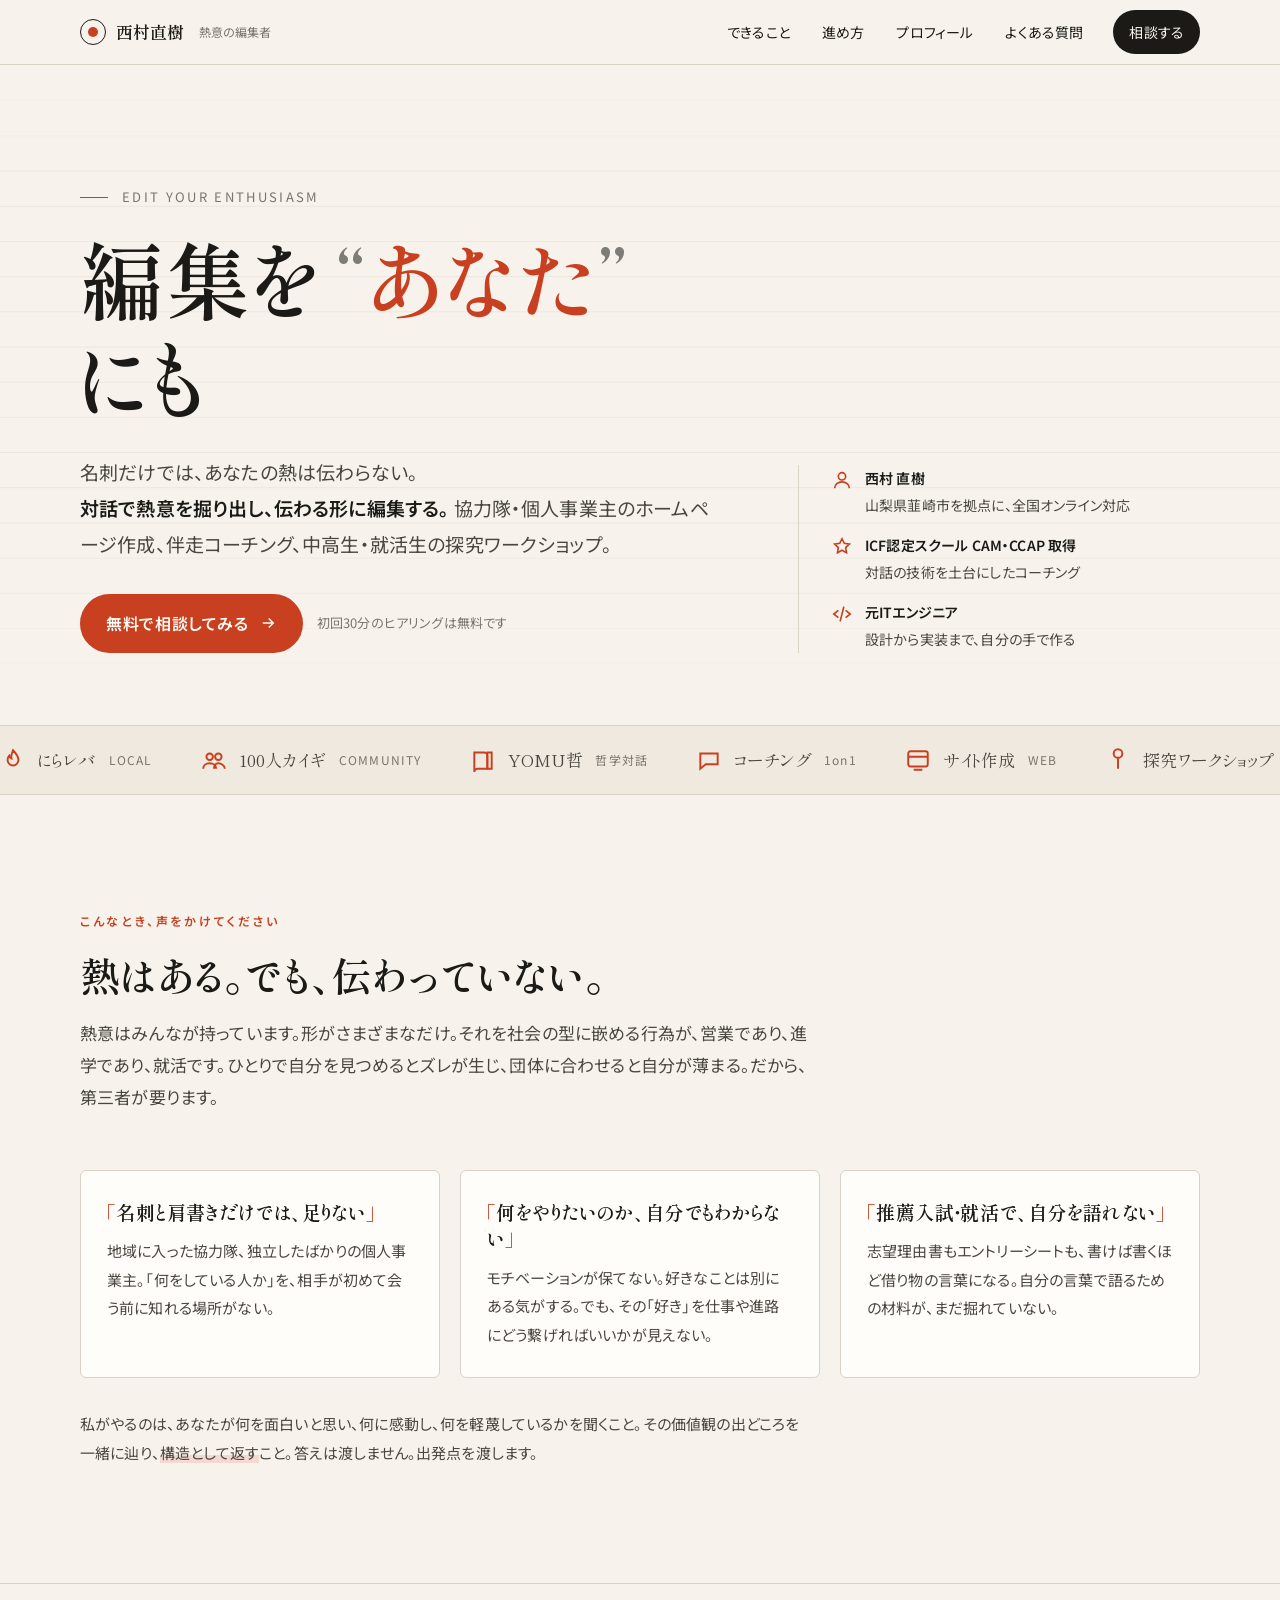
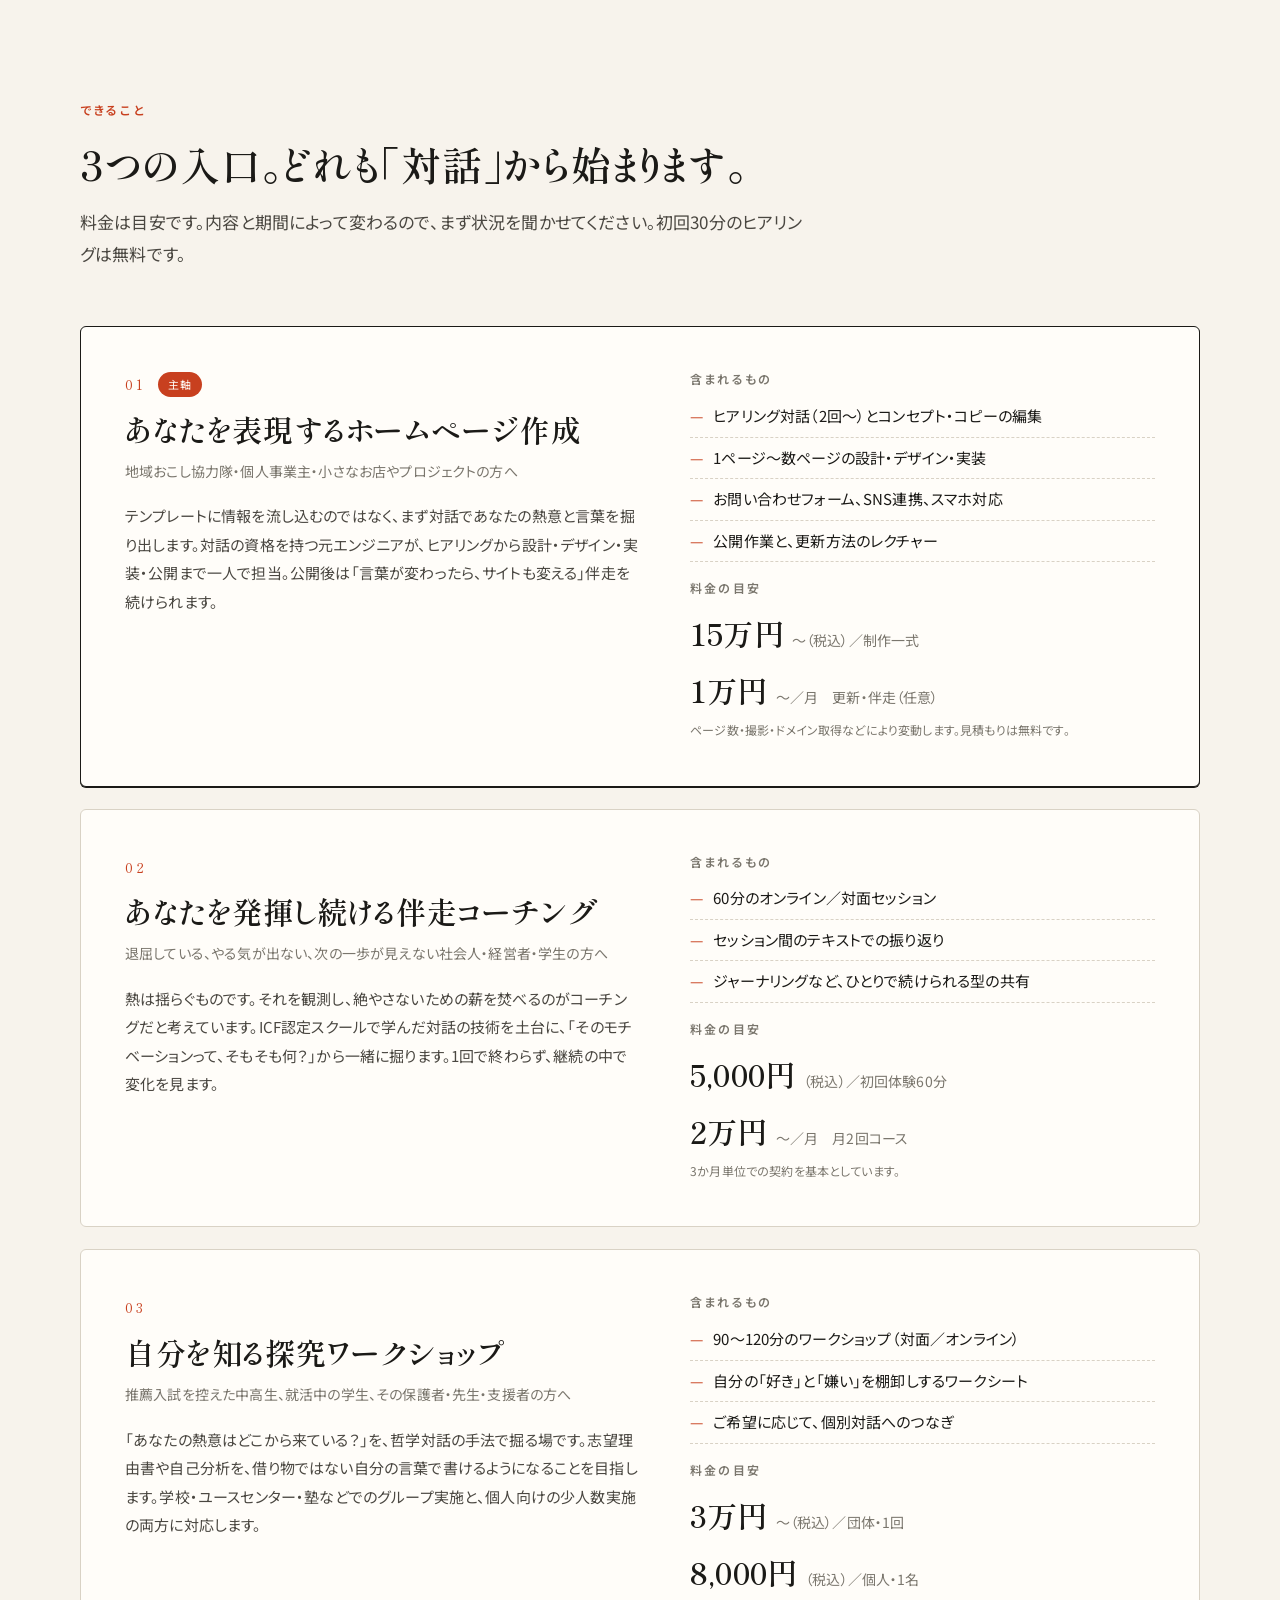
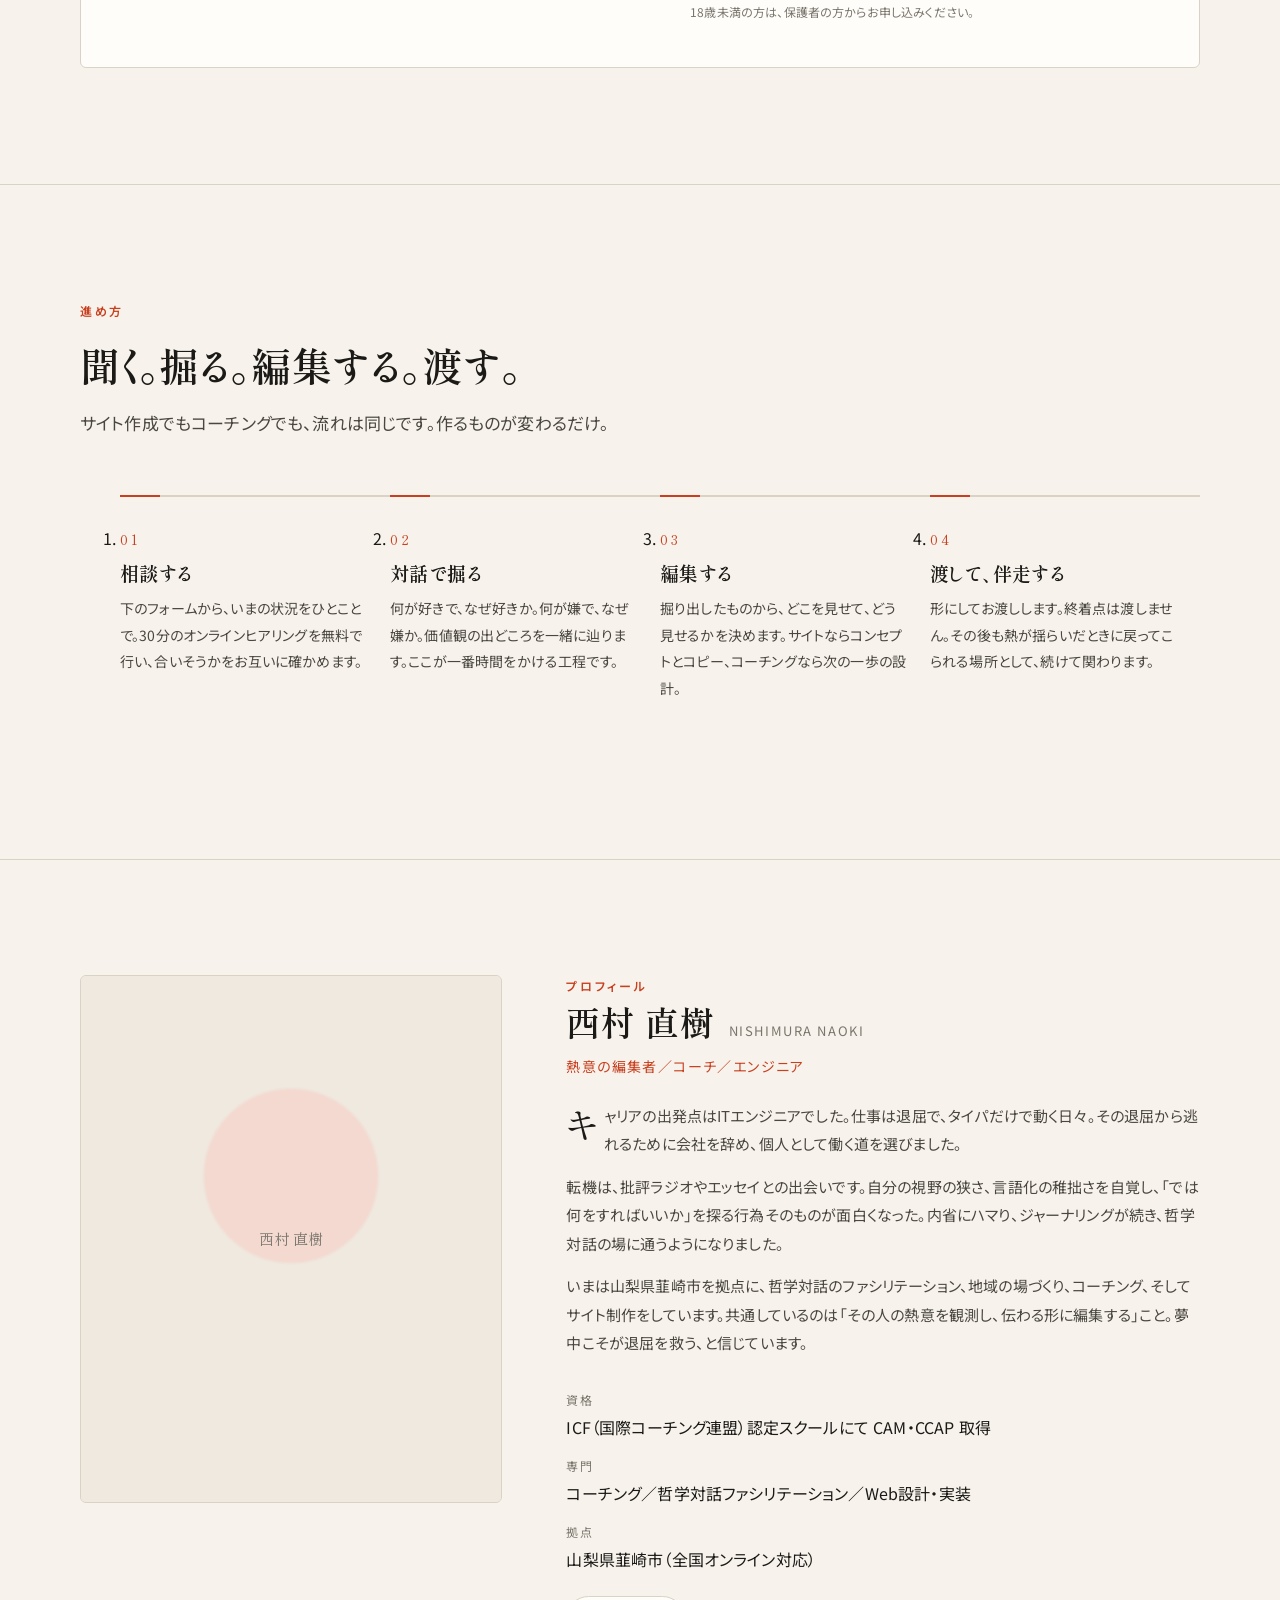
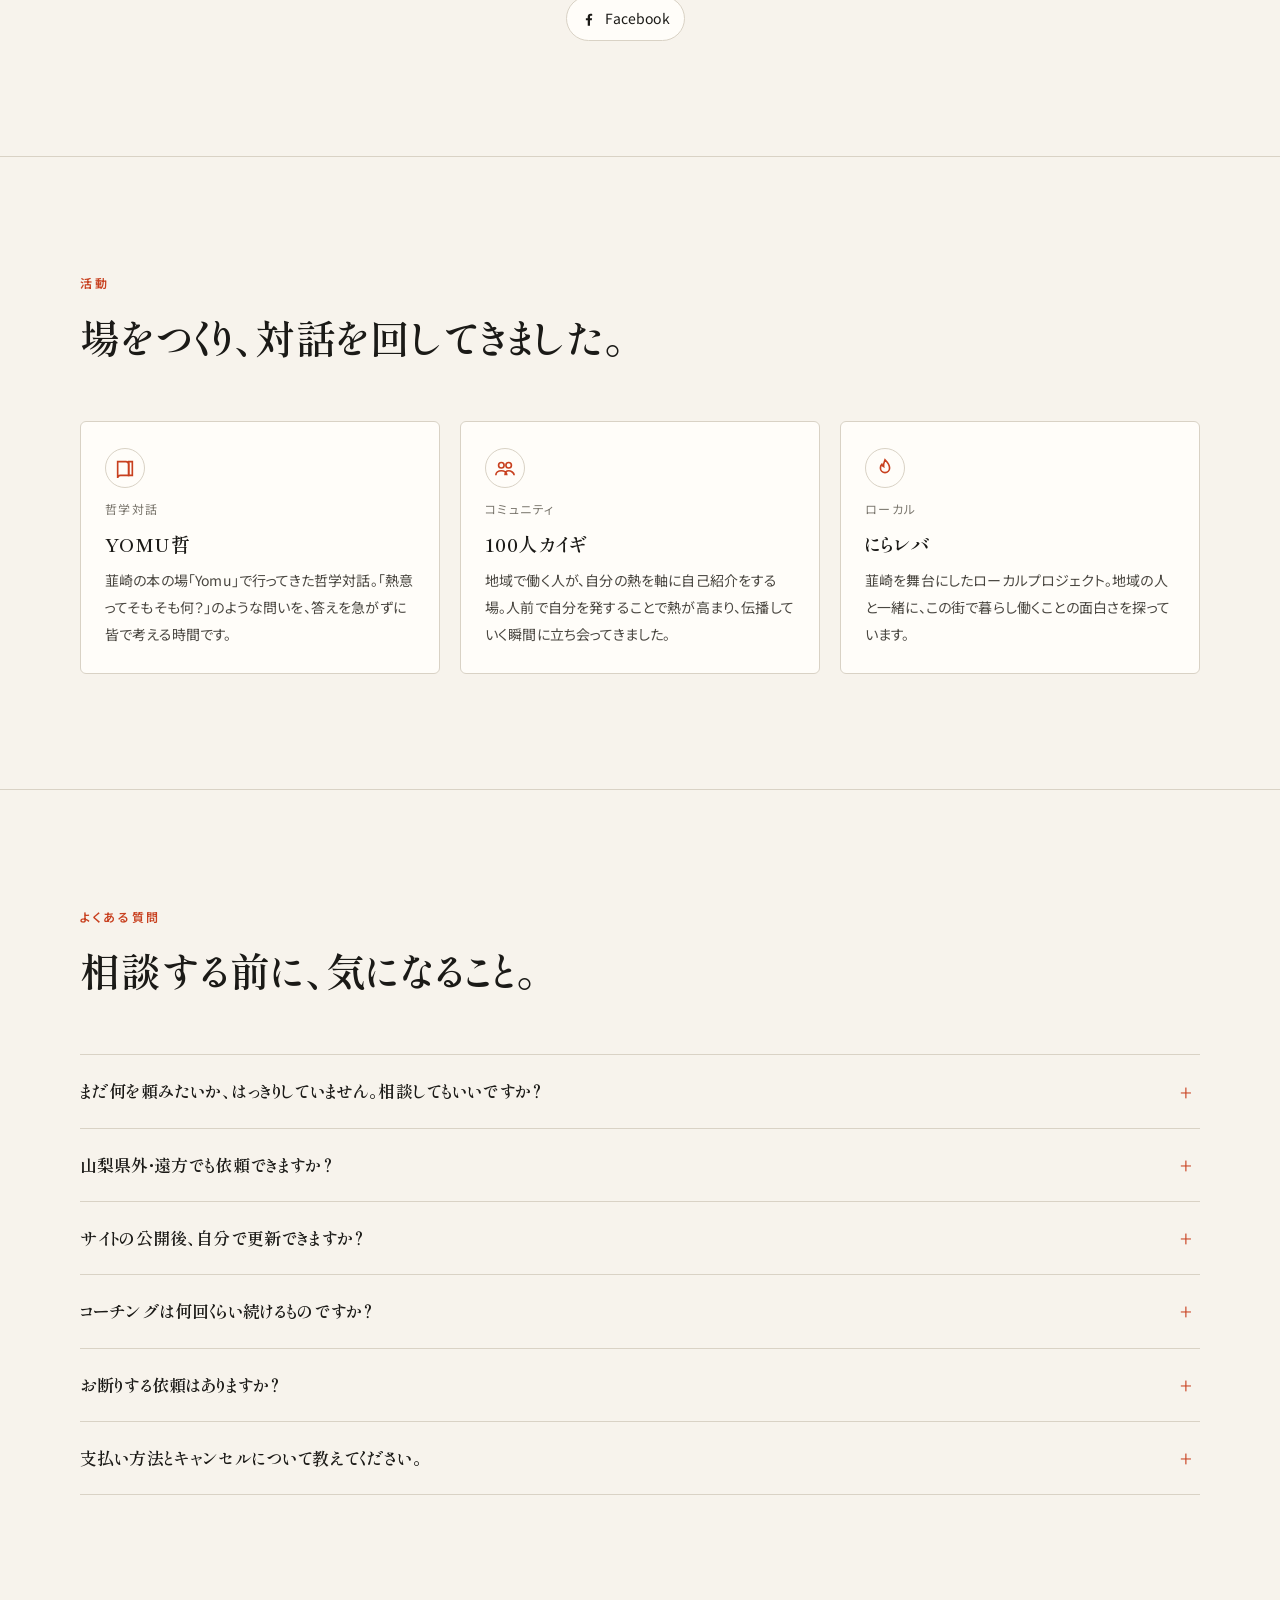
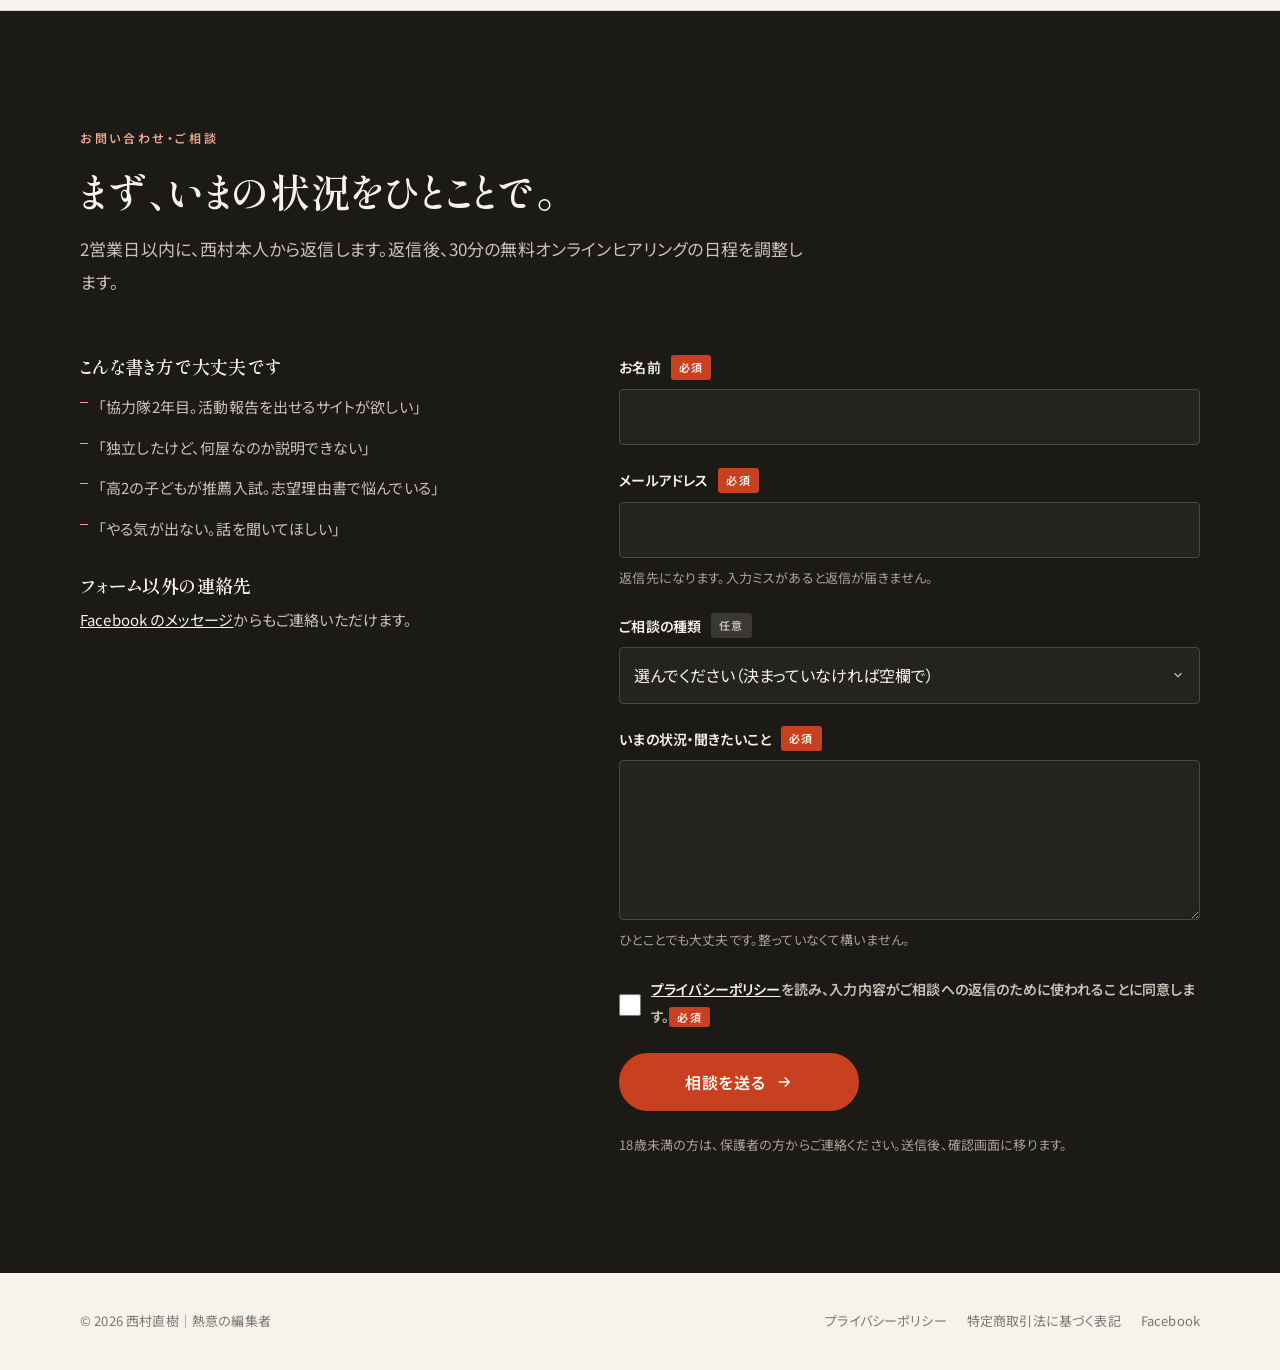
==== index.html @ 6ea20052 "個人サイト初版: 編集を"あなた"にも - index / thanks / privacy / tokushoho - FormSubmit によるお問い合わせフォーム - GitHub Pages" ====
<!DOCTYPE html>
<html lang="ja" class="no-js">
<head>
<meta charset="utf-8">
<meta name="viewport" content="width=device-width, initial-scale=1">
<title>西村直樹｜熱意の編集者 — あなたを表現するサイト作成・伴走コーチング・探究ワークショップ（山梨・韮崎／オンライン）</title>
<meta name="description" content="「編集を“あなた”にも」。対話であなたの熱意を掘り出し、伝わる形に編集します。地域おこし協力隊・個人事業主のホームページ作成、伴走コーチング、中高生・就活生向け探究ワークショップ。山梨県韮崎市を拠点に全国オンライン対応。">
<link rel="canonical" href="https://example.com/"><!-- TODO: 公開URLに差し替え -->
<meta property="og:type" content="website">
<meta property="og:title" content="西村直樹｜熱意の編集者">
<meta property="og:description" content="対話であなたの熱意を掘り出し、伝わる形に編集します。サイト作成・伴走コーチング・探究ワークショップ。">
<meta property="og:image" content="https://example.com/assets/og.png"><!-- TODO -->
<meta property="og:locale" content="ja_JP">
<meta name="twitter:card" content="summary_large_image">
<meta name="theme-color" content="#f7f3ec">
<link rel="icon" href="assets/favicon.svg" type="image/svg+xml">
<link rel="preconnect" href="https://fonts.googleapis.com">
<link rel="preconnect" href="https://fonts.gstatic.com" crossorigin>
<link href="https://fonts.googleapis.com/css2?family=Shippori+Mincho:wght@600&family=Noto+Sans+JP:wght@400;600&display=swap" rel="stylesheet">
<link rel="stylesheet" href="style.css">
<script>document.documentElement.classList.remove('no-js');</script>
<script type="application/ld+json">
{
  "@context": "https://schema.org",
  "@type": "ProfessionalService",
  "name": "西村直樹｜熱意の編集者",
  "founder": { "@type": "Person", "name": "西村 直樹", "sameAs": ["https://www.facebook.com/profile.php?id=100005521930493"] },
  "description": "対話であなたの熱意を掘り出し、伝わる形に編集します。地域おこし協力隊・個人事業主のホームページ作成、伴走コーチング、中高生・就活生向け探究ワークショップ。",
  "areaServed": ["山梨県韮崎市", "日本全国（オンライン）"],
  "address": { "@type": "PostalAddress", "addressLocality": "韮崎市", "addressRegion": "山梨県", "addressCountry": "JP" },
  "url": "https://example.com/",
  "makesOffer": [
    { "@type": "Offer", "itemOffered": { "@type": "Service", "name": "あなたを表現するホームページ作成" } },
    { "@type": "Offer", "itemOffered": { "@type": "Service", "name": "伴走コーチング" } },
    { "@type": "Offer", "itemOffered": { "@type": "Service", "name": "自分を知る探究ワークショップ" } }
  ]
}
</script>
</head>
<body>
<a class="skip" href="#main">本文へスキップ</a>

<header class="site-header">
  <div class="wrap">
    <a class="brand" href="#top" aria-label="西村直樹 熱意の編集者 トップへ"><span class="mark" aria-hidden="true"></span>西村直樹<small>熱意の編集者</small></a>
    <nav class="nav" aria-label="メイン">
      <ul>
        <li><a href="#services">できること</a></li>
        <li><a href="#flow">進め方</a></li>
        <li><a href="#profile">プロフィール</a></li>
        <li><a href="#faq">よくある質問</a></li>
        <li class="cta-li"><a class="cta" href="#contact">相談する</a></li>
      </ul>
    </nav>
  </div>
</header>

<main id="main">

  <!-- ========== HERO ========== -->
  <section class="hero" id="top" aria-labelledby="hero-title">
    <div class="wrap">
      <div>
        <p class="hero-kicker">EDIT YOUR ENTHUSIASM</p>
        <h1 class="headline" id="hero-title"><span class="w">編集を</span><span class="w you">あなた</span><span class="w">にも</span></h1>
        <p class="hero-lead">
          名刺だけでは、あなたの熱は伝わらない。<br>
          <strong>対話で熱意を掘り出し、伝わる形に編集する。</strong>
          協力隊・個人事業主のホームページ作成、伴走コーチング、中高生・就活生の探究ワークショップ。
        </p>
        <div class="hero-actions">
          <a class="btn" href="#contact">無料で相談してみる<svg aria-hidden="true" viewBox="0 0 24 24" fill="none" stroke="currentColor" stroke-width="2"><path d="M5 12h14M13 6l6 6-6 6"/></svg></a>
          <span class="sub">初回30分のヒアリングは無料です</span>
        </div>
      </div>
      <aside class="hero-side" aria-label="信頼の根拠">
        <ul class="trust">
          <li><svg aria-hidden="true" viewBox="0 0 24 24" fill="none" stroke="currentColor" stroke-width="1.8"><circle cx="12" cy="8" r="4"/><path d="M4 21c0-4 3.6-7 8-7s8 3 8 7"/></svg><span><b>西村 直樹</b>山梨県韮崎市を拠点に、全国オンライン対応</span></li>
          <li><svg aria-hidden="true" viewBox="0 0 24 24" fill="none" stroke="currentColor" stroke-width="1.8"><path d="M12 3l2.5 5 5.5.8-4 3.9.9 5.5L12 15.6 7.1 18.2l.9-5.5-4-3.9L9.5 8z"/></svg><span><b>ICF認定スクール CAM・CCAP 取得</b>対話の技術を土台にしたコーチング</span></li>
          <li><svg aria-hidden="true" viewBox="0 0 24 24" fill="none" stroke="currentColor" stroke-width="1.8"><path d="M8 8l-5 4 5 4M16 8l5 4-5 4M14 4l-4 16"/></svg><span><b>元ITエンジニア</b>設計から実装まで、自分の手で作る</span></li>
        </ul>
      </aside>
    </div>
  </section>

  <!-- ========== MARQUEE ========== -->
  <div class="marquee" aria-label="活動・提供しているもの">
    <div class="marquee-track">
      <ul>
        <li><svg aria-hidden="true" viewBox="0 0 24 24" fill="none" stroke="currentColor" stroke-width="1.8"><path d="M12 3c3 3 5 6 5 9a5 5 0 0 1-10 0c0-1.5.5-3 1.5-4 .3 1.2 1 2 2 2.5C10 8 11 5.5 12 3z"/></svg>にらレバ<span class="tag">LOCAL</span></li>
        <li><svg aria-hidden="true" viewBox="0 0 24 24" fill="none" stroke="currentColor" stroke-width="1.8"><circle cx="8" cy="9" r="3"/><circle cx="16" cy="9" r="3"/><path d="M2 20c0-3 2.7-5 6-5s6 2 6 5M12 20c0-3 1.7-5 4-5s6 2 6 5"/></svg>100人カイギ<span class="tag">COMMUNITY</span></li>
        <li><svg aria-hidden="true" viewBox="0 0 24 24" fill="none" stroke="currentColor" stroke-width="1.8"><path d="M4 5h9a3 3 0 0 1 3 3v12H7a3 3 0 0 0-3 3z"/><path d="M20 5h-4v15h4z"/></svg>YOMU哲<span class="tag">哲学対話</span></li>
        <li><svg aria-hidden="true" viewBox="0 0 24 24" fill="none" stroke="currentColor" stroke-width="1.8"><path d="M4 6h16v10H9l-5 4z"/></svg>コーチング<span class="tag">1on1</span></li>
        <li><svg aria-hidden="true" viewBox="0 0 24 24" fill="none" stroke="currentColor" stroke-width="1.8"><rect x="3" y="4" width="18" height="14" rx="2"/><path d="M3 9h18M8 21h8"/></svg>サイト作成<span class="tag">WEB</span></li>
        <li><svg aria-hidden="true" viewBox="0 0 24 24" fill="none" stroke="currentColor" stroke-width="1.8"><path d="M12 20V10M12 10a4 4 0 1 0-4-4M12 10a4 4 0 1 1 4-4"/></svg>探究ワークショップ<span class="tag">WORKSHOP</span></li>
        <li><svg aria-hidden="true" viewBox="0 0 24 24" fill="none" stroke="currentColor" stroke-width="1.8"><path d="M5 4h14v16H5zM9 8h6M9 12h6M9 16h4"/></svg>ジャーナリング<span class="tag">内省</span></li>
        <li><svg aria-hidden="true" viewBox="0 0 24 24" fill="none" stroke="currentColor" stroke-width="1.8"><path d="M4 20h16M6 20V9l6-5 6 5v11M10 20v-5h4v5"/></svg>ユースセンター<span class="tag">居場所</span></li>
      </ul>
      <ul aria-hidden="true">
        <li><svg viewBox="0 0 24 24" fill="none" stroke="currentColor" stroke-width="1.8"><path d="M12 3c3 3 5 6 5 9a5 5 0 0 1-10 0c0-1.5.5-3 1.5-4 .3 1.2 1 2 2 2.5C10 8 11 5.5 12 3z"/></svg>にらレバ<span class="tag">LOCAL</span></li>
        <li><svg viewBox="0 0 24 24" fill="none" stroke="currentColor" stroke-width="1.8"><circle cx="8" cy="9" r="3"/><circle cx="16" cy="9" r="3"/><path d="M2 20c0-3 2.7-5 6-5s6 2 6 5M12 20c0-3 1.7-5 4-5s6 2 6 5"/></svg>100人カイギ<span class="tag">COMMUNITY</span></li>
        <li><svg viewBox="0 0 24 24" fill="none" stroke="currentColor" stroke-width="1.8"><path d="M4 5h9a3 3 0 0 1 3 3v12H7a3 3 0 0 0-3 3z"/><path d="M20 5h-4v15h4z"/></svg>YOMU哲<span class="tag">哲学対話</span></li>
        <li><svg viewBox="0 0 24 24" fill="none" stroke="currentColor" stroke-width="1.8"><path d="M4 6h16v10H9l-5 4z"/></svg>コーチング<span class="tag">1on1</span></li>
        <li><svg viewBox="0 0 24 24" fill="none" stroke="currentColor" stroke-width="1.8"><rect x="3" y="4" width="18" height="14" rx="2"/><path d="M3 9h18M8 21h8"/></svg>サイト作成<span class="tag">WEB</span></li>
        <li><svg viewBox="0 0 24 24" fill="none" stroke="currentColor" stroke-width="1.8"><path d="M12 20V10M12 10a4 4 0 1 0-4-4M12 10a4 4 0 1 1 4-4"/></svg>探究ワークショップ<span class="tag">WORKSHOP</span></li>
        <li><svg viewBox="0 0 24 24" fill="none" stroke="currentColor" stroke-width="1.8"><path d="M5 4h14v16H5zM9 8h6M9 12h6M9 16h4"/></svg>ジャーナリング<span class="tag">内省</span></li>
        <li><svg viewBox="0 0 24 24" fill="none" stroke="currentColor" stroke-width="1.8"><path d="M4 20h16M6 20V9l6-5 6 5v11M10 20v-5h4v5"/></svg>ユースセンター<span class="tag">居場所</span></li>
      </ul>
    </div>
  </div>

  <!-- ========== PROBLEM ========== -->
  <section class="section" id="problem" aria-labelledby="problem-title">
    <div class="wrap">
      <div class="section-head reveal">
        <p class="eyebrow">こんなとき、声をかけてください</p>
        <h2 class="section-title" id="problem-title">熱はある。でも、伝わっていない。</h2>
        <p class="section-lead">熱意はみんなが持っています。形がさまざまなだけ。それを社会の型に嵌める行為が、営業であり、進学であり、就活です。ひとりで自分を見つめるとズレが生じ、団体に合わせると自分が薄まる。だから、第三者が要ります。</p>
      </div>
      <div class="problem-grid">
        <article class="problem-card reveal">
          <h3 class="q">名刺と肩書きだけでは、足りない</h3>
          <p>地域に入った協力隊、独立したばかりの個人事業主。「何をしている人か」を、相手が初めて会う前に知れる場所がない。</p>
        </article>
        <article class="problem-card reveal">
          <h3 class="q">何をやりたいのか、自分でもわからない</h3>
          <p>モチベーションが保てない。好きなことは別にある気がする。でも、その「好き」を仕事や進路にどう繋げればいいかが見えない。</p>
        </article>
        <article class="problem-card reveal">
          <h3 class="q">推薦入試・就活で、自分を語れない</h3>
          <p>志望理由書もエントリーシートも、書けば書くほど借り物の言葉になる。自分の言葉で語るための材料が、まだ掘れていない。</p>
        </article>
      </div>
      <p class="problem-note reveal">私がやるのは、あなたが何を面白いと思い、何に感動し、何を軽蔑しているかを聞くこと。その価値観の出どころを一緒に辿り、<em>構造として返す</em>こと。答えは渡しません。出発点を渡します。</p>
    </div>
  </section>

  <!-- ========== SERVICES ========== -->
  <section class="section" id="services" aria-labelledby="services-title">
    <div class="wrap">
      <div class="section-head reveal">
        <p class="eyebrow">できること</p>
        <h2 class="section-title" id="services-title">3つの入口。どれも「対話」から始まります。</h2>
        <p class="section-lead">料金は目安です。内容と期間によって変わるので、まず状況を聞かせてください。初回30分のヒアリングは無料です。</p>
      </div>

      <div class="services">
        <article class="service featured reveal" id="service-web">
          <div>
            <p class="service-no">01 <span class="badge">主軸</span></p>
            <h3>あなたを表現するホームページ作成</h3>
            <p class="for">地域おこし協力隊・個人事業主・小さなお店やプロジェクトの方へ</p>
            <p class="desc">テンプレートに情報を流し込むのではなく、まず対話であなたの熱意と言葉を掘り出します。対話の資格を持つ元エンジニアが、ヒアリングから設計・デザイン・実装・公開まで一人で担当。公開後は「言葉が変わったら、サイトも変える」伴走を続けられます。</p>
          </div>
          <div class="service-side">
            <div>
              <h4>含まれるもの</h4>
              <ul class="deliver">
                <li>ヒアリング対話（2回〜）とコンセプト・コピーの編集</li>
                <li>1ページ〜数ページの設計・デザイン・実装</li>
                <li>お問い合わせフォーム、SNS連携、スマホ対応</li>
                <li>公開作業と、更新方法のレクチャー</li>
              </ul>
            </div>
            <div>
              <h4>料金の目安</h4>
              <p class="price"><span class="num">15万円</span><span class="unit">〜（税込）／制作一式</span></p>
              <p class="price"><span class="num">1万円</span><span class="unit">〜／月　更新・伴走（任意）</span></p>
              <p class="price-note">ページ数・撮影・ドメイン取得などにより変動します。見積もりは無料です。</p>
            </div>
          </div>
        </article>

        <article class="service reveal" id="service-coaching">
          <div>
            <p class="service-no">02</p>
            <h3>あなたを発揮し続ける伴走コーチング</h3>
            <p class="for">退屈している、やる気が出ない、次の一歩が見えない社会人・経営者・学生の方へ</p>
            <p class="desc">熱は揺らぐものです。それを観測し、絶やさないための薪を焚べるのがコーチングだと考えています。ICF認定スクールで学んだ対話の技術を土台に、「そのモチベーションって、そもそも何？」から一緒に掘ります。1回で終わらず、継続の中で変化を見ます。</p>
          </div>
          <div class="service-side">
            <div>
              <h4>含まれるもの</h4>
              <ul class="deliver">
                <li>60分のオンライン／対面セッション</li>
                <li>セッション間のテキストでの振り返り</li>
                <li>ジャーナリングなど、ひとりで続けられる型の共有</li>
              </ul>
            </div>
            <div>
              <h4>料金の目安</h4>
              <p class="price"><span class="num">5,000円</span><span class="unit">（税込）／初回体験60分</span></p>
              <p class="price"><span class="num">2万円</span><span class="unit">〜／月　月2回コース</span></p>
              <p class="price-note">3か月単位での契約を基本としています。</p>
            </div>
          </div>
        </article>

        <article class="service reveal" id="service-workshop">
          <div>
            <p class="service-no">03</p>
            <h3>自分を知る探究ワークショップ</h3>
            <p class="for">推薦入試を控えた中高生、就活中の学生、その保護者・先生・支援者の方へ</p>
            <p class="desc">「あなたの熱意はどこから来ている？」を、哲学対話の手法で掘る場です。志望理由書や自己分析を、借り物ではない自分の言葉で書けるようになることを目指します。学校・ユースセンター・塾などでのグループ実施と、個人向けの少人数実施の両方に対応します。</p>
          </div>
          <div class="service-side">
            <div>
              <h4>含まれるもの</h4>
              <ul class="deliver">
                <li>90〜120分のワークショップ（対面／オンライン）</li>
                <li>自分の「好き」と「嫌い」を棚卸しするワークシート</li>
                <li>ご希望に応じて、個別対話へのつなぎ</li>
              </ul>
            </div>
            <div>
              <h4>料金の目安</h4>
              <p class="price"><span class="num">3万円</span><span class="unit">〜（税込）／団体・1回</span></p>
              <p class="price"><span class="num">8,000円</span><span class="unit">（税込）／個人・1名</span></p>
              <p class="price-note">18歳未満の方は、保護者の方からお申し込みください。</p>
            </div>
          </div>
        </article>
      </div>
    </div>
  </section>

  <!-- ========== FLOW ========== -->
  <section class="section" id="flow" aria-labelledby="flow-title">
    <div class="wrap">
      <div class="section-head reveal">
        <p class="eyebrow">進め方</p>
        <h2 class="section-title" id="flow-title">聞く。掘る。編集する。渡す。</h2>
        <p class="section-lead">サイト作成でもコーチングでも、流れは同じです。作るものが変わるだけ。</p>
      </div>
      <ol class="flow">
        <li class="reveal"><h3>相談する</h3><p>下のフォームから、いまの状況をひとことで。30分のオンラインヒアリングを無料で行い、合いそうかをお互いに確かめます。</p></li>
        <li class="reveal"><h3>対話で掘る</h3><p>何が好きで、なぜ好きか。何が嫌で、なぜ嫌か。価値観の出どころを一緒に辿ります。ここが一番時間をかける工程です。</p></li>
        <li class="reveal"><h3>編集する</h3><p>掘り出したものから、どこを見せて、どう見せるかを決めます。サイトならコンセプトとコピー、コーチングなら次の一歩の設計。</p></li>
        <li class="reveal"><h3>渡して、伴走する</h3><p>形にしてお渡しします。終着点は渡しません。その後も熱が揺らいだときに戻ってこられる場所として、続けて関わります。</p></li>
      </ol>
    </div>
  </section>

  <!-- ========== PROFILE ========== -->
  <section class="section" id="profile" aria-labelledby="profile-title">
    <div class="wrap">
      <div class="profile">
        <div class="reveal">
          <div class="portrait">
            <!-- 写真を assets/portrait.jpg に置くと表示されます -->
            <img src="assets/portrait.jpg" alt="西村直樹のポートレート" width="800" height="1000" loading="lazy" onerror="this.remove()">
            <div class="placeholder" aria-hidden="true">西村 直樹</div>
          </div>
        </div>
        <div class="reveal">
          <p class="eyebrow">プロフィール</p>
          <h2 class="profile-name" id="profile-title">西村 直樹<small>NISHIMURA NAOKI</small></h2>
          <p class="profile-role">熱意の編集者／コーチ／エンジニア</p>
          <div class="profile-story">
            <p>キャリアの出発点はITエンジニアでした。仕事は退屈で、タイパだけで動く日々。その退屈から逃れるために会社を辞め、個人として働く道を選びました。</p>
            <p>転機は、批評ラジオやエッセイとの出会いです。自分の視野の狭さ、言語化の稚拙さを自覚し、「では何をすればいいか」を探る行為そのものが面白くなった。内省にハマり、ジャーナリングが続き、哲学対話の場に通うようになりました。</p>
            <p>いまは山梨県韮崎市を拠点に、哲学対話のファシリテーション、地域の場づくり、コーチング、そしてサイト制作をしています。共通しているのは「その人の熱意を観測し、伝わる形に編集する」こと。夢中こそが退屈を救う、と信じています。</p>
          </div>
          <dl class="creds">
            <div><dt>資格</dt><dd>ICF（国際コーチング連盟）認定スクールにて CAM・CCAP 取得</dd></div>
            <div><dt>専門</dt><dd>コーチング／哲学対話ファシリテーション／Web設計・実装</dd></div>
            <div><dt>拠点</dt><dd>山梨県韮崎市（全国オンライン対応）</dd></div>
          </dl>
          <div class="profile-links">
            <a href="https://www.facebook.com/profile.php?id=100005521930493" target="_blank" rel="noopener"><svg aria-hidden="true" viewBox="0 0 24 24" fill="currentColor"><path d="M13.5 22v-8h2.7l.4-3.2h-3.1V8.8c0-.9.3-1.6 1.6-1.6h1.7V4.4c-.3 0-1.3-.1-2.5-.1-2.5 0-4.2 1.5-4.2 4.3v2.2H7.3V14h2.8v8z"/></svg>Facebook<span class="visually-hidden">（新しいタブで開きます）</span></a>
          </div>
        </div>
      </div>
    </div>
  </section>

  <!-- ========== ACTIVITIES ========== -->
  <section class="section" id="activities" aria-labelledby="acts-title">
    <div class="wrap">
      <div class="section-head reveal">
        <p class="eyebrow">活動</p>
        <h2 class="section-title" id="acts-title">場をつくり、対話を回してきました。</h2>
      </div>
      <div class="acts">
        <article class="act reveal">
          <div class="ic"><svg aria-hidden="true" viewBox="0 0 24 24" fill="none" stroke="currentColor" stroke-width="1.8"><path d="M4 5h9a3 3 0 0 1 3 3v12H7a3 3 0 0 0-3 3z"/><path d="M20 5h-4v15h4z"/></svg></div>
          <p class="role">哲学対話</p>
          <h3>YOMU哲</h3>
          <p>韮崎の本の場「Yomu」で行ってきた哲学対話。「熱意ってそもそも何？」のような問いを、答えを急がずに皆で考える時間です。</p>
        </article>
        <article class="act reveal">
          <div class="ic"><svg aria-hidden="true" viewBox="0 0 24 24" fill="none" stroke="currentColor" stroke-width="1.8"><circle cx="8" cy="9" r="3"/><circle cx="16" cy="9" r="3"/><path d="M2 20c0-3 2.7-5 6-5s6 2 6 5M12 20c0-3 1.7-5 4-5s6 2 6 5"/></svg></div>
          <p class="role">コミュニティ</p>
          <h3>100人カイギ</h3>
          <p>地域で働く人が、自分の熱を軸に自己紹介をする場。人前で自分を発することで熱が高まり、伝播していく瞬間に立ち会ってきました。</p>
        </article>
        <article class="act reveal">
          <div class="ic"><svg aria-hidden="true" viewBox="0 0 24 24" fill="none" stroke="currentColor" stroke-width="1.8"><path d="M12 3c3 3 5 6 5 9a5 5 0 0 1-10 0c0-1.5.5-3 1.5-4 .3 1.2 1 2 2 2.5C10 8 11 5.5 12 3z"/></svg></div>
          <p class="role">ローカル</p>
          <h3>にらレバ</h3>
          <p>韮崎を舞台にしたローカルプロジェクト。地域の人と一緒に、この街で暮らし働くことの面白さを探っています。</p>
        </article>
      </div>
    </div>
  </section>

  <!-- ========== FAQ ========== -->
  <section class="section" id="faq" aria-labelledby="faq-title">
    <div class="wrap">
      <div class="section-head reveal">
        <p class="eyebrow">よくある質問</p>
        <h2 class="section-title" id="faq-title">相談する前に、気になること。</h2>
      </div>
      <div class="faq reveal">
        <details>
          <summary>まだ何を頼みたいか、はっきりしていません。相談してもいいですか？</summary>
          <p class="a">はい。むしろ、はっきりしていない状態からの対話が一番の得意分野です。「なんとなくサイトが要る気がする」「何かを変えたいが何かがわからない」で構いません。</p>
        </details>
        <details>
          <summary>山梨県外・遠方でも依頼できますか？</summary>
          <p class="a">できます。ヒアリング、コーチング、ワークショップはすべてオンラインで実施可能です。対面をご希望の場合は、山梨県内は伺えることが多く、県外は交通費をご相談させてください。</p>
        </details>
        <details>
          <summary>サイトの公開後、自分で更新できますか？</summary>
          <p class="a">できるように作ります。更新方法のレクチャーを納品に含めています。「自分ではやりたくない」場合は、月額の更新・伴走プランで代わりに行います。</p>
        </details>
        <details>
          <summary>コーチングは何回くらい続けるものですか？</summary>
          <p class="a">まず初回体験を受けていただき、合いそうであれば3か月（月2回・全6回）を一区切りとしています。熱は揺らぐものなので、1回で答えを出すより、揺らぎを一緒に観測する期間を大切にしています。</p>
        </details>
        <details>
          <summary>お断りする依頼はありますか？</summary>
          <p class="a">あります。工数に対して報酬が著しく見合わないもの、私が提供しているのはメンター的な伴走であって助言やケアだけを目的とするもの、政治団体・宗教団体・反社会的勢力に関わるものはお断りしています。合わないと感じた場合も、理由を添えて正直にお伝えします。</p>
        </details>
        <details>
          <summary>支払い方法とキャンセルについて教えてください。</summary>
          <p class="a">銀行振込を基本としています。サイト作成は着手時と納品時の2回払い、コーチングは月初の前払いです。キャンセル・返金の条件は<a href="tokushoho.html">特定商取引法に基づく表記</a>に記載しています。</p>
        </details>
      </div>
    </div>
  </section>

  <!-- ========== CONTACT ========== -->
  <section class="section contact" id="contact" aria-labelledby="contact-title">
    <div class="wrap">
      <div class="section-head">
        <p class="eyebrow">お問い合わせ・ご相談</p>
        <h2 class="section-title" id="contact-title">まず、いまの状況をひとことで。</h2>
        <p class="section-lead">2営業日以内に、西村本人から返信します。返信後、30分の無料オンラインヒアリングの日程を調整します。</p>
      </div>
      <div class="contact-grid">
        <aside class="contact-aside">
          <div>
            <h3>こんな書き方で大丈夫です</h3>
            <ul>
              <li>「協力隊2年目。活動報告を出せるサイトが欲しい」</li>
              <li>「独立したけど、何屋なのか説明できない」</li>
              <li>「高2の子どもが推薦入試。志望理由書で悩んでいる」</li>
              <li>「やる気が出ない。話を聞いてほしい」</li>
            </ul>
          </div>
          <div>
            <h3>フォーム以外の連絡先</h3>
            <p><a href="https://www.facebook.com/profile.php?id=100005521930493" target="_blank" rel="noopener">Facebook のメッセージ<span class="visually-hidden">（新しいタブで開きます）</span></a>からもご連絡いただけます。</p>
          </div>
        </aside>

        <!-- FormSubmit: 初回送信後に届く確認メールで有効化。有効化後は下の action を発行された英数字エイリアスURLに差し替えるとメールアドレスが露出しません。 -->
        <form class="form" id="contact-form" action="https://formsubmit.co/naoki.nishimura@kawarabe.com" method="POST" novalidate>
          <input type="hidden" name="_subject" value="【サイト】お問い合わせ">
          <input type="hidden" name="_template" value="table">
          <input type="hidden" name="_next" id="next-url" value="thanks.html">
          <input type="text" name="_honey" class="visually-hidden" tabindex="-1" autocomplete="off" aria-hidden="true">

          <div class="field">
            <label for="name">お名前 <span class="req">必須</span></label>
            <input id="name" name="お名前" type="text" required autocomplete="name" aria-describedby="name-err">
            <p class="error" id="name-err">お名前を入力してください。ニックネームでも構いません。</p>
          </div>

          <div class="field">
            <label for="email">メールアドレス <span class="req">必須</span></label>
            <input id="email" name="メールアドレス" type="email" required autocomplete="email" inputmode="email" aria-describedby="email-hint email-err">
            <p class="hint" id="email-hint">返信先になります。入力ミスがあると返信が届きません。</p>
            <p class="error" id="email-err">メールアドレスの形式で入力してください（例: name@example.com）。</p>
          </div>

          <div class="field">
            <label for="kind">ご相談の種類 <span class="opt">任意</span></label>
            <select id="kind" name="ご相談の種類">
              <option value="">選んでください（決まっていなければ空欄で）</option>
              <option>ホームページ作成</option>
              <option>伴走コーチング</option>
              <option>探究ワークショップ（団体）</option>
              <option>探究ワークショップ（個人）</option>
              <option>その他・まだわからない</option>
            </select>
          </div>

          <div class="field">
            <label for="message">いまの状況・聞きたいこと <span class="req">必須</span></label>
            <textarea id="message" name="ご相談内容" required minlength="10" aria-describedby="message-hint message-err"></textarea>
            <p class="hint" id="message-hint">ひとことでも大丈夫です。整っていなくて構いません。</p>
            <p class="error" id="message-err">10文字以上で入力してください。</p>
          </div>

          <div class="field">
            <label class="consent" for="consent">
              <input id="consent" name="プライバシーポリシー同意" type="checkbox" required value="同意する" aria-describedby="consent-err">
              <span><a href="privacy.html">プライバシーポリシー</a>を読み、入力内容がご相談への返信のために使われることに同意します。<span class="req">必須</span></span>
            </label>
            <p class="error" id="consent-err">送信にはプライバシーポリシーへの同意が必要です。</p>
          </div>

          <button class="btn" type="submit">相談を送る<svg aria-hidden="true" viewBox="0 0 24 24" fill="none" stroke="currentColor" stroke-width="2"><path d="M5 12h14M13 6l6 6-6 6"/></svg></button>
          <p class="form-note">18歳未満の方は、保護者の方からご連絡ください。送信後、確認画面に移ります。</p>
        </form>
      </div>
    </div>
  </section>
</main>

<footer class="site-footer">
  <div class="wrap">
    <p>&copy; <span id="year">2026</span> 西村直樹｜熱意の編集者</p>
    <ul>
      <li><a href="privacy.html">プライバシーポリシー</a></li>
      <li><a href="tokushoho.html">特定商取引法に基づく表記</a></li>
      <li><a href="https://www.facebook.com/profile.php?id=100005521930493" target="_blank" rel="noopener">Facebook</a></li>
    </ul>
  </div>
</footer>

<script src="script.js" defer></script>
</body>
</html>
---- style.css ----
/* ============================================================
   西村直樹 — 熱意の編集者  / site stylesheet
   方針: 紙とインクの編集室。熱 = 朱色 1色だけ。
   ============================================================ */

:root {
  --paper: #f7f3ec;
  --paper-2: #efe9df;
  --ink: #1b1a17;
  --ink-2: #4a4741;
  --ink-3: #7a766d;
  --line: #d9d2c5;
  --ember: #c8401f;
  --ember-dark: #a33218;
  --ember-soft: #f3d9d0;
  --white: #fffdf9;

  --font-serif: "Shippori Mincho", "Hiragino Mincho ProN", "Yu Mincho", "YuMincho", serif;
  --font-sans: "Noto Sans JP", "Hiragino Kaku Gothic ProN", "Hiragino Sans", "Yu Gothic UI", "Meiryo", system-ui, sans-serif;

  --max: 1120px;
  --gutter: clamp(20px, 5vw, 56px);
  --radius: 6px;
  --ease: cubic-bezier(.2, .7, .2, 1);
}

*, *::before, *::after { box-sizing: border-box; }

html { scroll-behavior: smooth; -webkit-text-size-adjust: 100%; }
@media (prefers-reduced-motion: reduce) { html { scroll-behavior: auto; } }

body {
  margin: 0;
  background: var(--paper);
  color: var(--ink);
  font-family: var(--font-sans);
  font-size: 16px;
  line-height: 1.9;
  letter-spacing: .01em;
  font-feature-settings: "palt";
}

img, svg { display: block; max-width: 100%; }
a { color: inherit; }
button, input, select, textarea { font: inherit; color: inherit; }

h1, h2, h3, h4 { font-family: var(--font-serif); font-weight: 600; line-height: 1.4; margin: 0; letter-spacing: .02em; }
p { margin: 0; }
ul { margin: 0; padding: 0; list-style: none; }

.wrap { width: min(var(--max), 100% - var(--gutter) * 2); margin-inline: auto; }

:focus-visible { outline: 3px solid var(--ember); outline-offset: 3px; border-radius: 2px; }

.skip {
  position: absolute; left: 8px; top: -100px; z-index: 100;
  background: var(--ink); color: var(--paper); padding: 10px 14px; border-radius: 4px;
}
.skip:focus { top: 8px; }

.visually-hidden {
  position: absolute !important; width: 1px; height: 1px; overflow: hidden;
  clip: rect(0 0 0 0); clip-path: inset(50%); white-space: nowrap;
}

/* ---------- header ---------- */
.site-header {
  position: sticky; top: 0; z-index: 50;
  background: var(--paper);
  border-bottom: 1px solid var(--line);
}
.site-header .wrap { display: flex; align-items: center; justify-content: space-between; min-height: 64px; gap: 16px; }
.brand { font-family: var(--font-serif); font-weight: 600; text-decoration: none; font-size: 17px; display: flex; align-items: center; gap: 10px; }
.brand .mark { width: 26px; height: 26px; border: 1.5px solid var(--ink); border-radius: 50%; display: grid; place-items: center; }
.brand .mark::after { content: ""; width: 10px; height: 10px; background: var(--ember); border-radius: 50%; }
.brand small { font-family: var(--font-sans); font-weight: 400; color: var(--ink-3); font-size: 12px; margin-left: 4px; }
.nav ul { display: flex; gap: clamp(12px, 2.5vw, 28px); align-items: center; }
.nav a { text-decoration: none; font-size: 14px; padding: 8px 2px; display: inline-block; }
.nav a:hover { color: var(--ember); }
.nav .cta { background: var(--ink); color: var(--paper); padding: 9px 16px; border-radius: 999px; }
.nav .cta:hover { background: var(--ember); color: var(--white); }
@media (max-width: 720px) { .nav li:not(.cta-li) { display: none; } }

/* ---------- buttons ---------- */
.btn {
  display: inline-flex; align-items: center; gap: 10px;
  min-height: 48px; padding: 12px 24px; border-radius: 999px;
  background: var(--ember); color: var(--white); text-decoration: none;
  font-weight: 600; letter-spacing: .04em; border: 2px solid var(--ember);
  transition: transform .2s var(--ease), background .2s;
  cursor: pointer;
}
.btn:hover { background: var(--ember-dark); border-color: var(--ember-dark); transform: translateY(-1px); }
.btn-ghost { background: transparent; color: var(--ink); border-color: var(--ink); }
.btn-ghost:hover { background: var(--ink); color: var(--paper); border-color: var(--ink); }
.btn svg { width: 18px; height: 18px; }

/* ---------- hero ---------- */
.hero {
  position: relative; overflow: hidden;
  padding: clamp(56px, 10vw, 120px) 0 clamp(40px, 6vw, 72px);
  border-bottom: 1px solid var(--line);
}
.hero::before {
  /* 原稿用紙の罫線 */
  content: ""; position: absolute; inset: 0; pointer-events: none;
  background-image: linear-gradient(var(--line) 1px, transparent 1px);
  background-size: 100% 2.2rem; opacity: .35;
  mask-image: linear-gradient(to bottom, transparent, #000 20%, #000 70%, transparent);
}
.hero .wrap { position: relative; display: grid; gap: clamp(28px, 4vw, 48px); grid-template-columns: minmax(0, 1.25fr) minmax(0, .75fr); align-items: end; }
@media (max-width: 860px) { .hero .wrap { grid-template-columns: 1fr; } }

.hero-kicker { font-size: 13px; color: var(--ink-3); letter-spacing: .18em; margin-bottom: 18px; display: flex; gap: 14px; align-items: center; }
.hero-kicker::before { content: ""; width: 28px; height: 1px; background: var(--ember); }

.headline {
  font-size: clamp(33px, 7.2vw, 84px); line-height: 1.18; font-weight: 600;
  display: flex; flex-wrap: wrap; column-gap: .08em;
}
.headline .w {
  display: inline-block; opacity: 0; transform: translateY(.45em) rotate(1.5deg);
  animation: cutin .8s var(--ease) forwards;
}
.headline .w:nth-child(1) { animation-delay: .15s; }
.headline .w:nth-child(2) { animation-delay: .55s; }
.headline .w:nth-child(3) { animation-delay: 1.0s; }
.headline .you {
  color: var(--ember); position: relative; padding-inline: .06em;
}
.headline .you::before, .headline .you::after {
  font-family: var(--font-serif); color: var(--ink); opacity: .55; font-weight: 400;
}
.headline .you::before { content: "“"; }
.headline .you::after { content: "”"; }
@keyframes cutin { to { opacity: 1; transform: none; } }
@media (prefers-reduced-motion: reduce) {
  .headline .w { animation: none; opacity: 1; transform: none; }
}

.hero-lead { margin-top: 28px; font-size: clamp(16px, 1.6vw, 19px); max-width: 34em; color: var(--ink-2); }
.hero-lead strong { color: var(--ink); font-weight: 600; }
.hero-actions { margin-top: 32px; display: flex; gap: 14px; flex-wrap: wrap; align-items: center; }
.hero-actions .sub { font-size: 13px; color: var(--ink-3); }

.hero-side { border-left: 1px solid var(--line); padding-left: clamp(18px, 3vw, 32px); align-self: end; }
@media (max-width: 860px) { .hero-side { border-left: 0; padding-left: 0; border-top: 1px solid var(--line); padding-top: 24px; } }
.trust { display: grid; gap: 14px; }
.trust li { display: grid; grid-template-columns: 22px 1fr; gap: 12px; font-size: 14px; color: var(--ink-2); align-items: start; }
.trust svg { width: 22px; height: 22px; color: var(--ember); margin-top: 4px; }
.trust b { display: block; color: var(--ink); font-weight: 600; }

/* ---------- marquee ---------- */
.marquee { border-bottom: 1px solid var(--line); background: var(--paper-2); overflow: hidden; padding: 18px 0; }
.marquee-track { display: flex; gap: 48px; width: max-content; animation: scroll 38s linear infinite; will-change: transform; }
.marquee:hover .marquee-track, .marquee:focus-within .marquee-track { animation-play-state: paused; }
.marquee-track ul { display: flex; gap: 48px; }
.marquee li { display: flex; align-items: center; gap: 12px; white-space: nowrap; font-family: var(--font-serif); font-size: 17px; color: var(--ink-2); }
.marquee li svg { width: 26px; height: 26px; color: var(--ember); flex: none; }
.marquee li span.tag { font-family: var(--font-sans); font-size: 12px; color: var(--ink-3); letter-spacing: .1em; }
@keyframes scroll { to { transform: translateX(-50%); } }
@media (prefers-reduced-motion: reduce) {
  .marquee-track { animation: none; width: auto; flex-wrap: wrap; justify-content: center; }
  .marquee-track ul:last-child { display: none; }
  .marquee-track ul { flex-wrap: wrap; justify-content: center; gap: 16px 32px; }
}

/* ---------- sections ---------- */
.section { padding: clamp(64px, 9vw, 120px) 0; }
.section + .section { border-top: 1px solid var(--line); }
.section-head { margin-bottom: clamp(32px, 5vw, 56px); display: grid; gap: 14px; max-width: 46em; }
.eyebrow { font-size: 12px; letter-spacing: .22em; color: var(--ember); font-weight: 600; }
.section-title { font-size: clamp(26px, 3.6vw, 40px); }
.section-lead { color: var(--ink-2); font-size: clamp(15px, 1.4vw, 17px); }

/* ---------- problem ---------- */
.problem-grid { display: grid; gap: 20px; grid-template-columns: repeat(auto-fit, minmax(260px, 1fr)); }
.problem-card {
  background: var(--white); border: 1px solid var(--line); border-radius: var(--radius);
  padding: 28px 26px; position: relative;
}
.problem-card .q { font-family: var(--font-serif); font-size: 19px; margin-bottom: 12px; }
.problem-card .q::before { content: "「"; color: var(--ember); }
.problem-card .q::after { content: "」"; color: var(--ember); }
.problem-card p { color: var(--ink-2); font-size: 15px; }
.problem-note { margin-top: 32px; font-size: 15px; color: var(--ink-2); max-width: 48em; }
.problem-note em { font-style: normal; background: linear-gradient(transparent 60%, var(--ember-soft) 60%); }

/* ---------- services ---------- */
.services { display: grid; gap: 22px; }
.service {
  display: grid; grid-template-columns: minmax(0, 1.05fr) minmax(0, .95fr); gap: clamp(24px, 4vw, 56px);
  background: var(--white); border: 1px solid var(--line); border-radius: var(--radius);
  padding: clamp(26px, 3.5vw, 44px);
}
@media (max-width: 820px) { .service { grid-template-columns: 1fr; } }
.service.featured { border-color: var(--ink); box-shadow: 0 1px 0 var(--ink); }
.service-no { font-family: var(--font-serif); color: var(--ember); font-size: 14px; letter-spacing: .2em; margin-bottom: 10px; display: flex; gap: 12px; align-items: center; }
.service-no .badge { font-family: var(--font-sans); font-size: 11px; background: var(--ember); color: var(--white); padding: 2px 10px; border-radius: 999px; letter-spacing: .1em; }
.service h3 { font-size: clamp(22px, 2.6vw, 30px); margin-bottom: 8px; }
.service .for { font-size: 14px; color: var(--ink-3); margin-bottom: 18px; }
.service .desc { color: var(--ink-2); font-size: 15px; }
.service-side { display: grid; gap: 18px; align-content: start; }
.service-side h4 { font-family: var(--font-sans); font-size: 12px; letter-spacing: .18em; color: var(--ink-3); font-weight: 600; margin-bottom: 8px; }
.deliver li { display: flex; gap: 10px; font-size: 15px; padding: 6px 0; border-bottom: 1px dashed var(--line); }
.deliver li::before { content: "—"; color: var(--ember); flex: none; }
.price { display: flex; align-items: baseline; gap: 8px; flex-wrap: wrap; }
.price .num { font-family: var(--font-serif); font-size: 30px; font-weight: 600; }
.price .unit { font-size: 14px; color: var(--ink-3); }
.price-note { font-size: 12px; color: var(--ink-3); }

/* ---------- flow ---------- */
.flow { display: grid; gap: 0; grid-template-columns: repeat(auto-fit, minmax(210px, 1fr)); counter-reset: step; }
.flow li { position: relative; padding: 26px 22px 26px 0; border-top: 2px solid var(--line); counter-increment: step; }
.flow li::before { content: "0" counter(step); font-family: var(--font-serif); color: var(--ember); font-size: 14px; letter-spacing: .2em; display: block; margin-bottom: 8px; }
.flow li::after { content: ""; position: absolute; top: -2px; left: 0; width: 40px; height: 2px; background: var(--ember); }
.flow h3 { font-size: 19px; margin-bottom: 8px; }
.flow p { font-size: 14px; color: var(--ink-2); }

/* ---------- profile ---------- */
.profile { display: grid; grid-template-columns: minmax(0, .8fr) minmax(0, 1.2fr); gap: clamp(28px, 5vw, 64px); align-items: start; }
@media (max-width: 820px) { .profile { grid-template-columns: 1fr; } .portrait { max-width: 320px; } }
.portrait {
  aspect-ratio: 4 / 5; border-radius: var(--radius); overflow: hidden; background: var(--paper-2);
  border: 1px solid var(--line); position: relative;
}
.portrait img { width: 100%; height: 100%; object-fit: cover; }
.portrait .placeholder {
  position: absolute; inset: 0; display: grid; place-items: center; color: var(--ink-3);
  font-family: var(--font-serif); font-size: 15px; text-align: center; padding: 20px;
  background:
    radial-gradient(circle at 50% 38%, var(--ember-soft) 0 22%, transparent 23%),
    linear-gradient(var(--paper-2), var(--paper-2));
}
.profile-name { font-size: clamp(26px, 3vw, 34px); display: flex; align-items: baseline; gap: 14px; flex-wrap: wrap; }
.profile-name small { font-family: var(--font-sans); font-size: 13px; color: var(--ink-3); letter-spacing: .12em; font-weight: 400; }
.profile-role { color: var(--ember); font-size: 14px; letter-spacing: .1em; margin: 8px 0 22px; }
.profile-story { display: grid; gap: 14px; color: var(--ink-2); font-size: 15px; }
.profile-story p:first-child::first-letter { font-family: var(--font-serif); font-size: 2.4em; float: left; line-height: 1; margin: .08em .12em 0 0; color: var(--ink); }
.creds { margin-top: 28px; display: grid; gap: 10px; }
.creds li { display: grid; grid-template-columns: 90px 1fr; gap: 12px; font-size: 14px; padding: 10px 0; border-top: 1px solid var(--line); }
.creds li:last-child { border-bottom: 1px solid var(--line); }
.creds dt { color: var(--ink-3); font-size: 12px; letter-spacing: .12em; padding-top: 3px; }
.creds dd { margin: 0; }
.profile-links { margin-top: 22px; display: flex; gap: 12px; flex-wrap: wrap; }
.profile-links a { display: inline-flex; align-items: center; gap: 8px; font-size: 14px; text-decoration: none; border: 1px solid var(--line); padding: 8px 14px; border-radius: 999px; background: var(--white); }
.profile-links a:hover { border-color: var(--ink); }
.profile-links svg { width: 16px; height: 16px; }

/* ---------- activities ---------- */
.acts { display: grid; gap: 20px; grid-template-columns: repeat(auto-fit, minmax(220px, 1fr)); }
.act { background: var(--white); border: 1px solid var(--line); border-radius: var(--radius); padding: 26px 24px; display: grid; gap: 10px; align-content: start; }
.act .ic { width: 40px; height: 40px; color: var(--ember); border: 1px solid var(--line); border-radius: 50%; display: grid; place-items: center; }
.act .ic svg { width: 22px; height: 22px; }
.act h3 { font-size: 19px; }
.act .role { font-size: 12px; color: var(--ink-3); letter-spacing: .12em; }
.act p { font-size: 14px; color: var(--ink-2); }

/* ---------- faq ---------- */
.faq { display: grid; gap: 0; border-top: 1px solid var(--line); }
.faq details { border-bottom: 1px solid var(--line); }
.faq summary {
  cursor: pointer; list-style: none; padding: 20px 44px 20px 0; position: relative;
  font-family: var(--font-serif); font-size: 17px; font-weight: 600;
}
.faq summary::-webkit-details-marker { display: none; }
.faq summary::after {
  content: "+"; position: absolute; right: 8px; top: 50%; transform: translateY(-50%);
  font-family: var(--font-sans); color: var(--ember); font-size: 22px; font-weight: 300;
}
.faq details[open] summary::after { content: "−"; }
.faq .a { padding: 0 0 22px; color: var(--ink-2); font-size: 15px; max-width: 48em; }

/* ---------- contact ---------- */
.contact { background: var(--ink); color: var(--paper); }
.contact .eyebrow { color: #f0a58d; }
.contact .section-lead { color: #c9c3b6; }
.contact-grid { display: grid; grid-template-columns: minmax(0, .9fr) minmax(0, 1.1fr); gap: clamp(28px, 5vw, 72px); }
@media (max-width: 860px) { .contact-grid { grid-template-columns: 1fr; } }
.contact-aside { display: grid; gap: 24px; align-content: start; font-size: 15px; color: #c9c3b6; }
.contact-aside h3 { color: var(--paper); font-size: 18px; margin-bottom: 8px; }
.contact-aside li { padding: 6px 0 6px 18px; position: relative; }
.contact-aside li::before { content: ""; position: absolute; left: 0; top: 1em; width: 8px; height: 1px; background: #f0a58d; }
.contact-aside a { color: var(--paper); }

.form { display: grid; gap: 22px; }
.field { display: grid; gap: 8px; }
.field label { font-size: 14px; font-weight: 600; display: flex; gap: 10px; align-items: center; }
.req, .opt { font-size: 11px; letter-spacing: .12em; padding: 2px 8px; border-radius: 3px; font-weight: 600; }
.req { background: var(--ember); color: var(--white); }
.opt { background: #3a3833; color: #c9c3b6; }
.field input, .field select, .field textarea {
  width: 100%; min-height: 52px; padding: 12px 14px; border-radius: 4px;
  background: #24231f; border: 1px solid #4a4741; color: var(--paper);
}
.field select { appearance: none; background-image: url("data:image/svg+xml,%3Csvg xmlns='http://www.w3.org/2000/svg' width='14' height='14' viewBox='0 0 24 24' fill='none' stroke='%23c9c3b6' stroke-width='2'%3E%3Cpath d='M6 9l6 6 6-6'/%3E%3C/svg%3E"); background-repeat: no-repeat; background-position: right 14px center; padding-right: 40px; }
.field textarea { min-height: 160px; resize: vertical; }
.field input:focus, .field select:focus, .field textarea:focus { border-color: #f0a58d; outline: 3px solid #f0a58d; outline-offset: 2px; }
.field input[aria-invalid="true"], .field textarea[aria-invalid="true"] { border-color: #ff9b7d; }
.hint { font-size: 13px; color: #a8a295; }
.error { font-size: 13px; color: #ffb59f; display: none; }
.error::before { content: "⚠ "; }
.field.invalid .error { display: block; }
.consent { display: grid; grid-template-columns: 24px 1fr; gap: 12px; align-items: start; font-size: 14px; color: #c9c3b6; }
.consent input { width: 24px; height: 24px; margin: 4px 0 0; accent-color: var(--ember); }
.consent a { color: var(--paper); }
.form .btn { justify-self: start; min-width: 240px; justify-content: center; }
.form-note { font-size: 13px; color: #a8a295; }

/* ---------- footer ---------- */
.site-footer { padding: 36px 0; font-size: 13px; color: var(--ink-3); }
.site-footer .wrap { display: flex; justify-content: space-between; gap: 16px; flex-wrap: wrap; align-items: center; }
.site-footer ul { display: flex; gap: 20px; flex-wrap: wrap; }
.site-footer a { text-decoration: none; }
.site-footer a:hover { color: var(--ember); }

/* ---------- sub pages ---------- */
.page { padding: clamp(48px, 7vw, 96px) 0; }
.page .wrap { max-width: 760px; }
.page h1 { font-size: clamp(26px, 3.6vw, 36px); margin-bottom: 8px; }
.page .updated { font-size: 13px; color: var(--ink-3); margin-bottom: 40px; }
.page h2 { font-size: 20px; margin: 40px 0 12px; padding-top: 24px; border-top: 1px solid var(--line); }
.page p, .page li { font-size: 15px; color: var(--ink-2); }
.page ul { list-style: disc; padding-left: 1.4em; display: grid; gap: 6px; margin: 8px 0; }
.page dl { display: grid; grid-template-columns: 180px 1fr; gap: 12px 20px; margin: 0; }
@media (max-width: 600px) { .page dl { grid-template-columns: 1fr; gap: 4px; } .page dd { margin-bottom: 14px; } }
.page dt { font-weight: 600; font-size: 14px; }
.page dd { margin: 0; font-size: 15px; color: var(--ink-2); }
.page .back { display: inline-flex; margin-top: 48px; }

/* ---------- reveal on scroll ---------- */
.reveal { opacity: 0; transform: translateY(18px); transition: opacity .7s var(--ease), transform .7s var(--ease); }
.reveal.in { opacity: 1; transform: none; }
@media (prefers-reduced-motion: reduce) { .reveal { opacity: 1; transform: none; transition: none; } }
.no-js .reveal { opacity: 1; transform: none; }
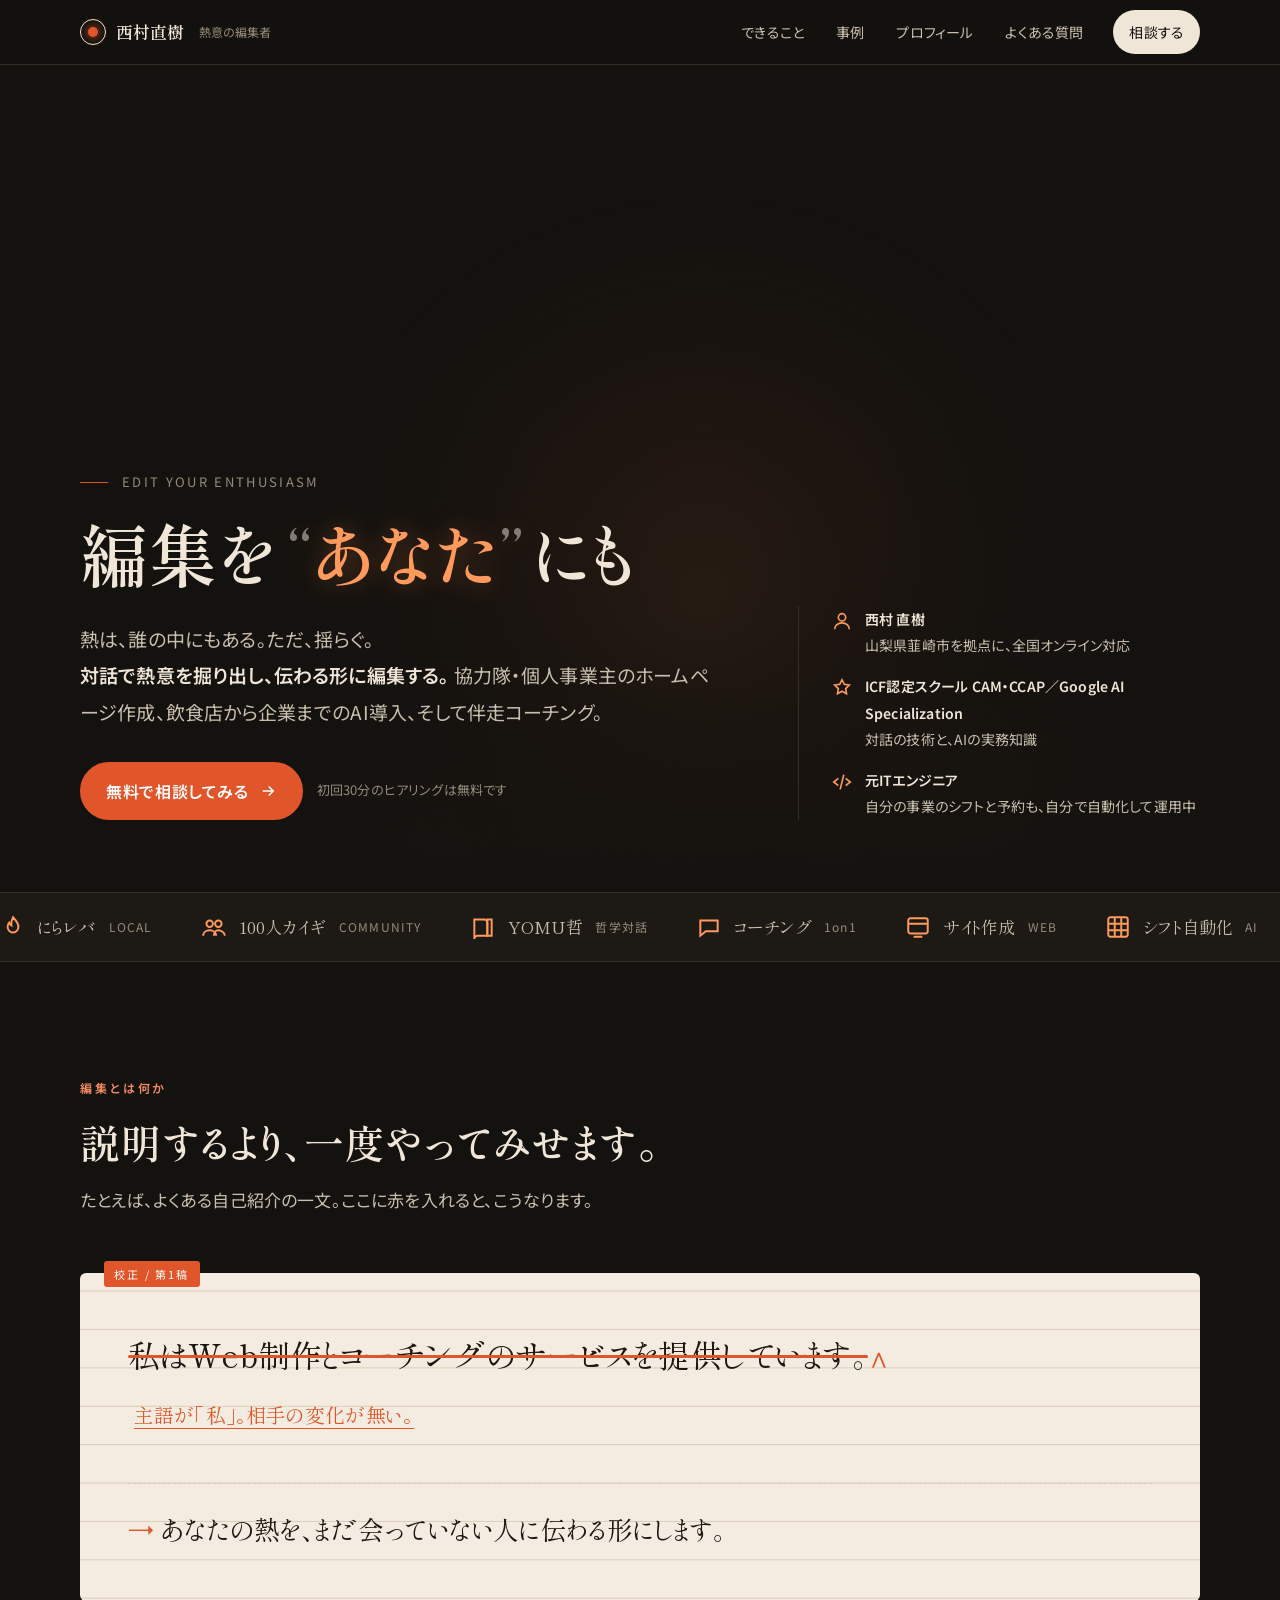
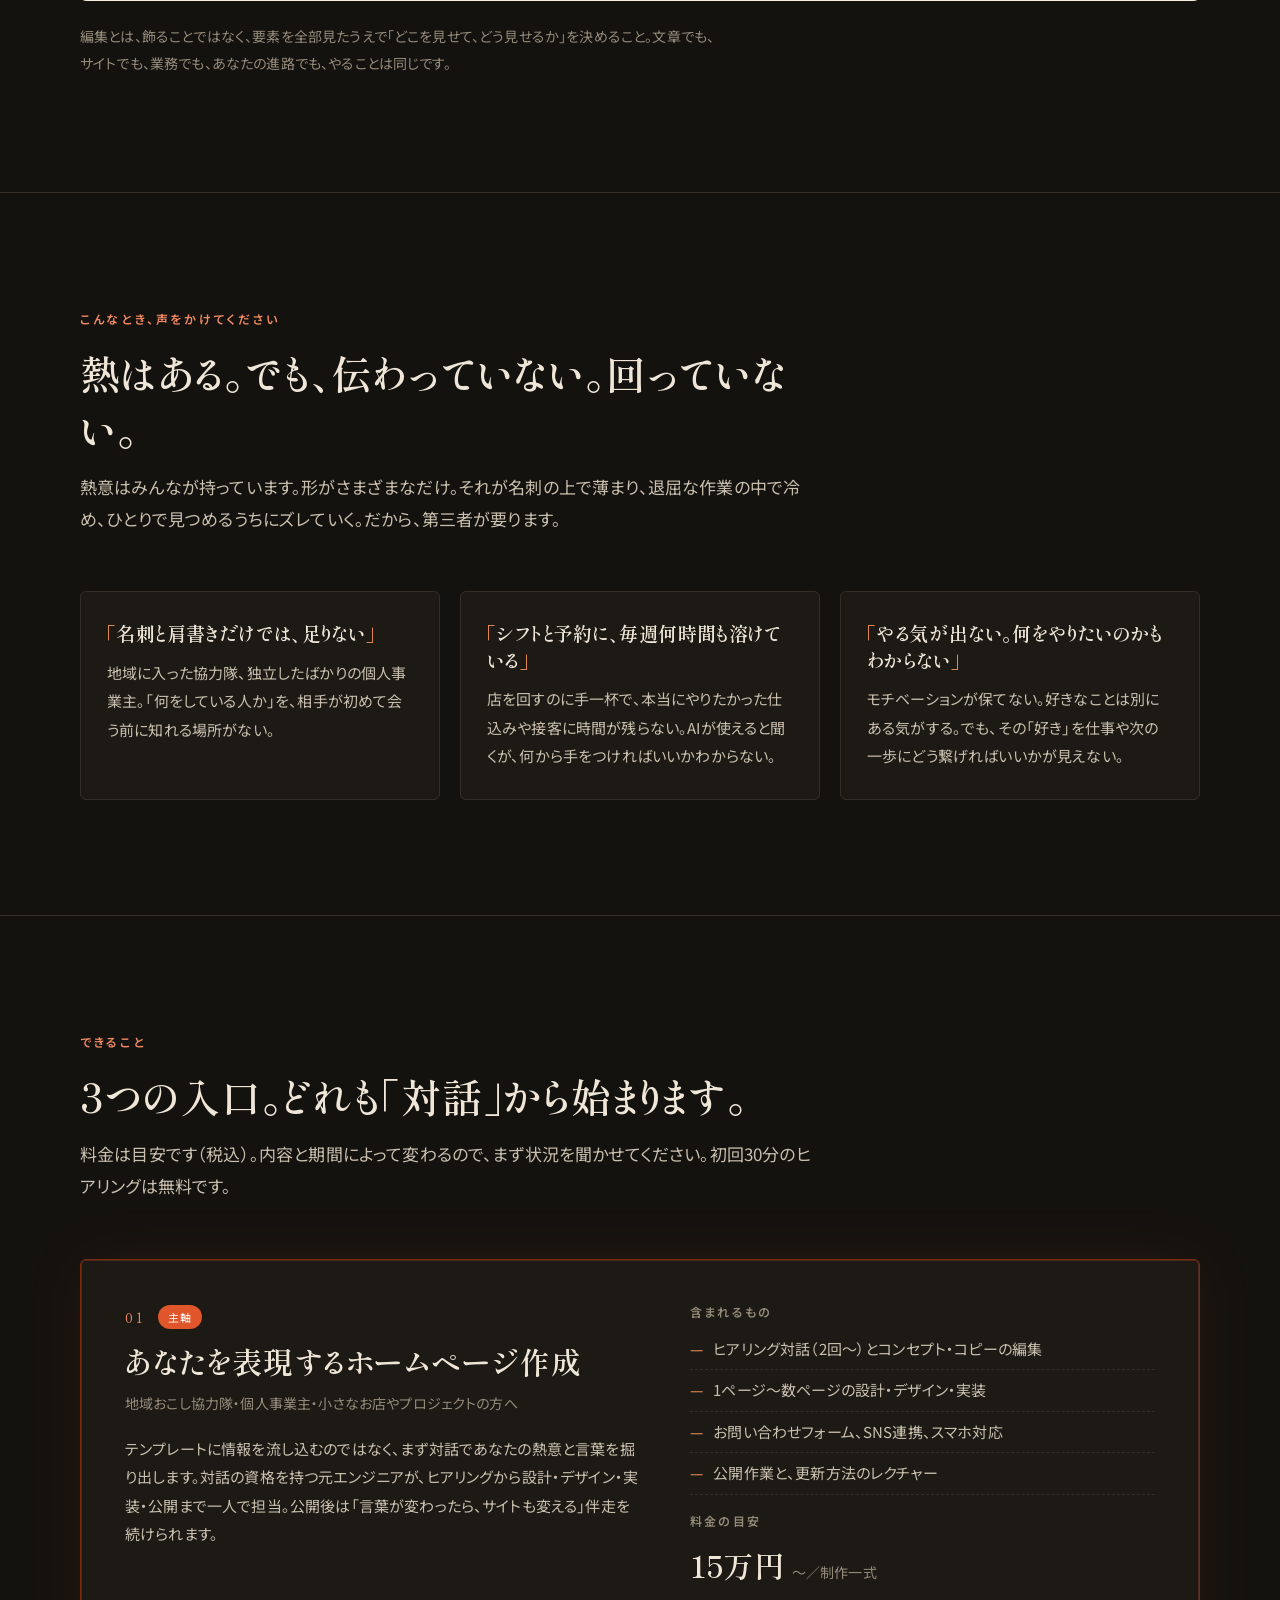
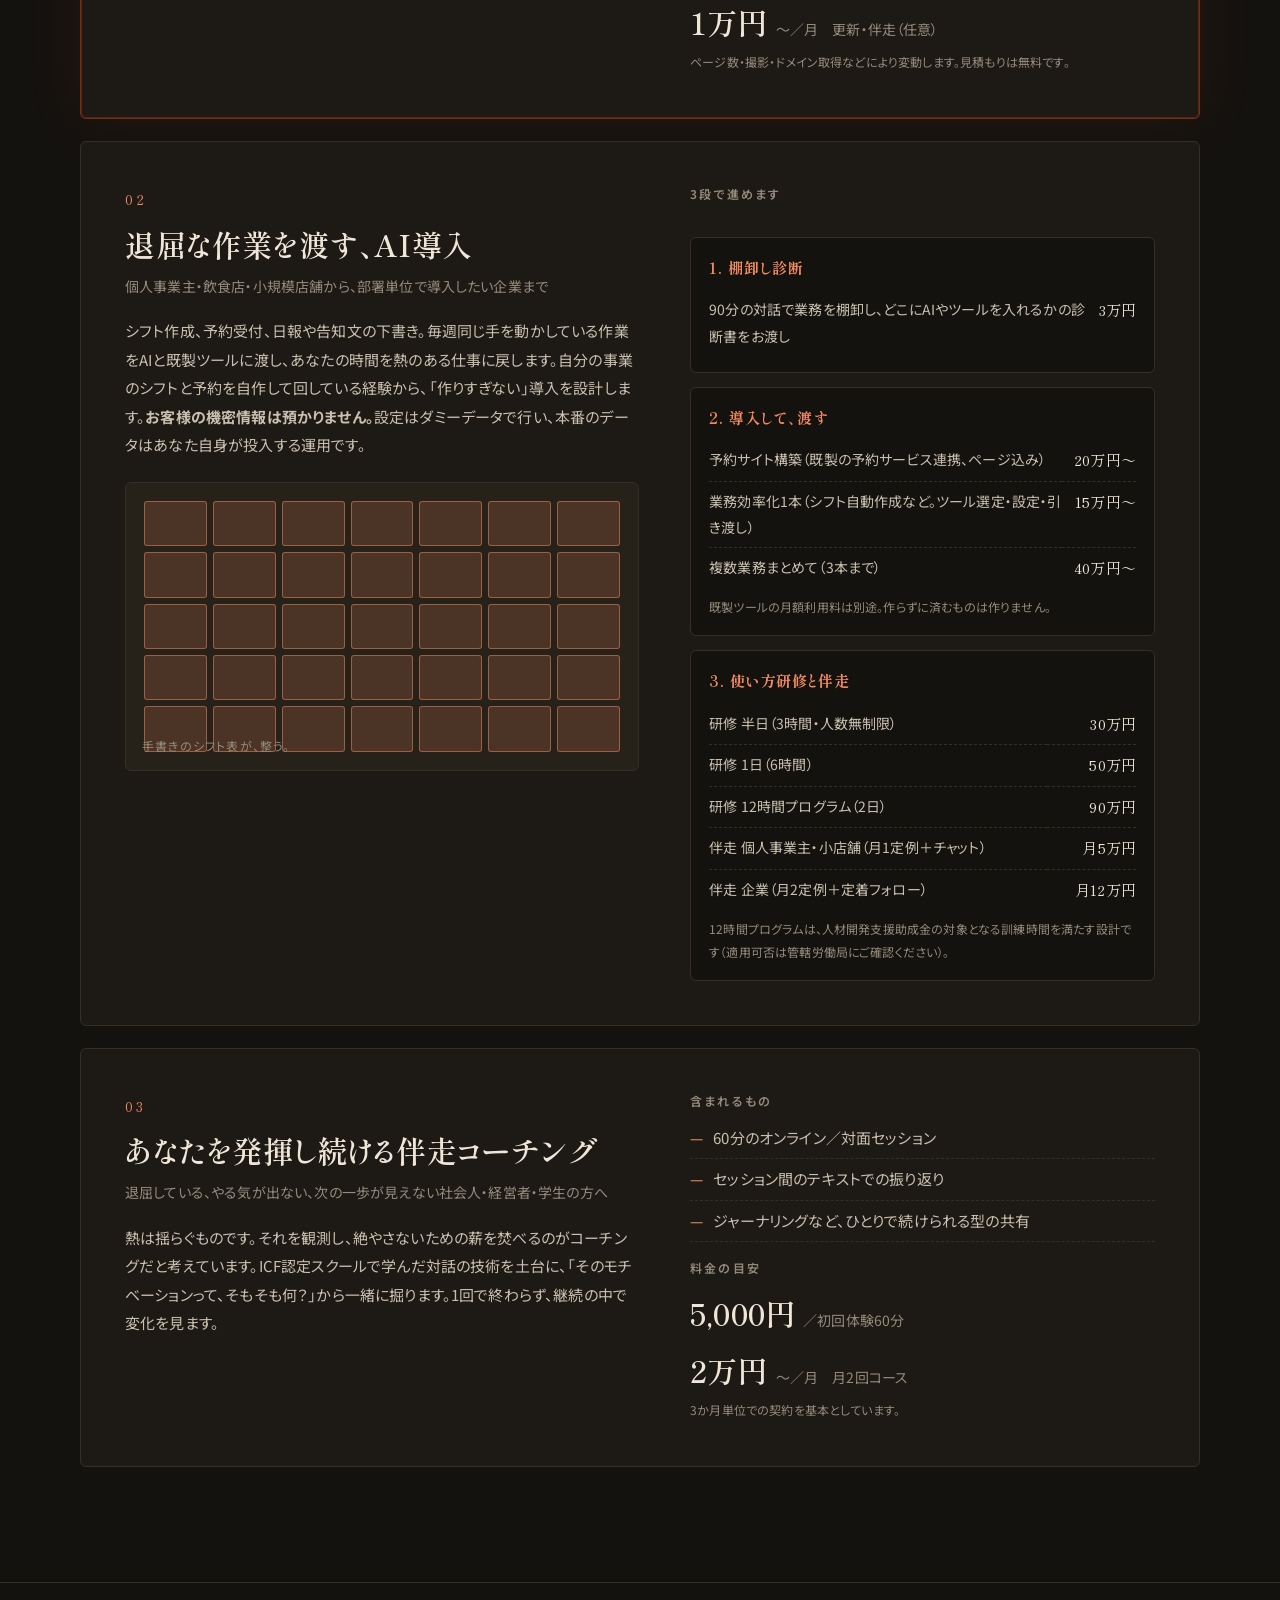
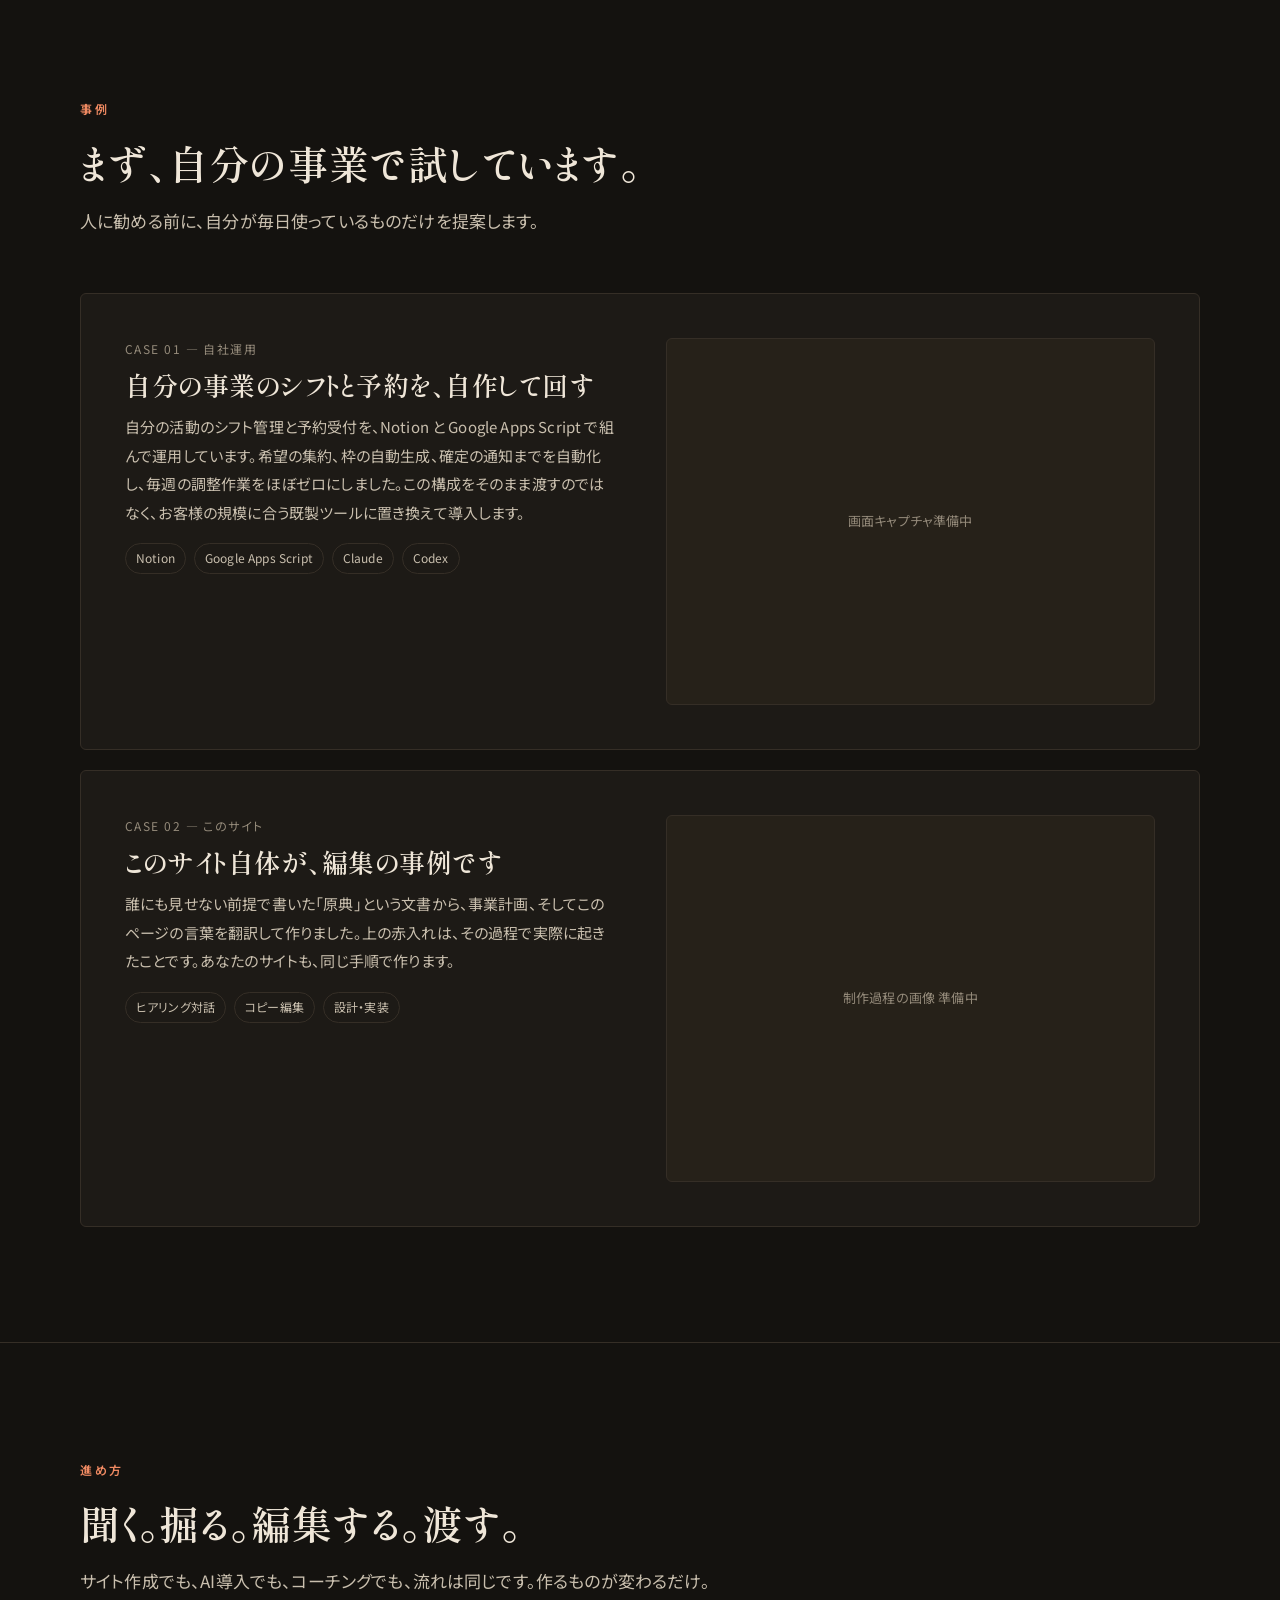
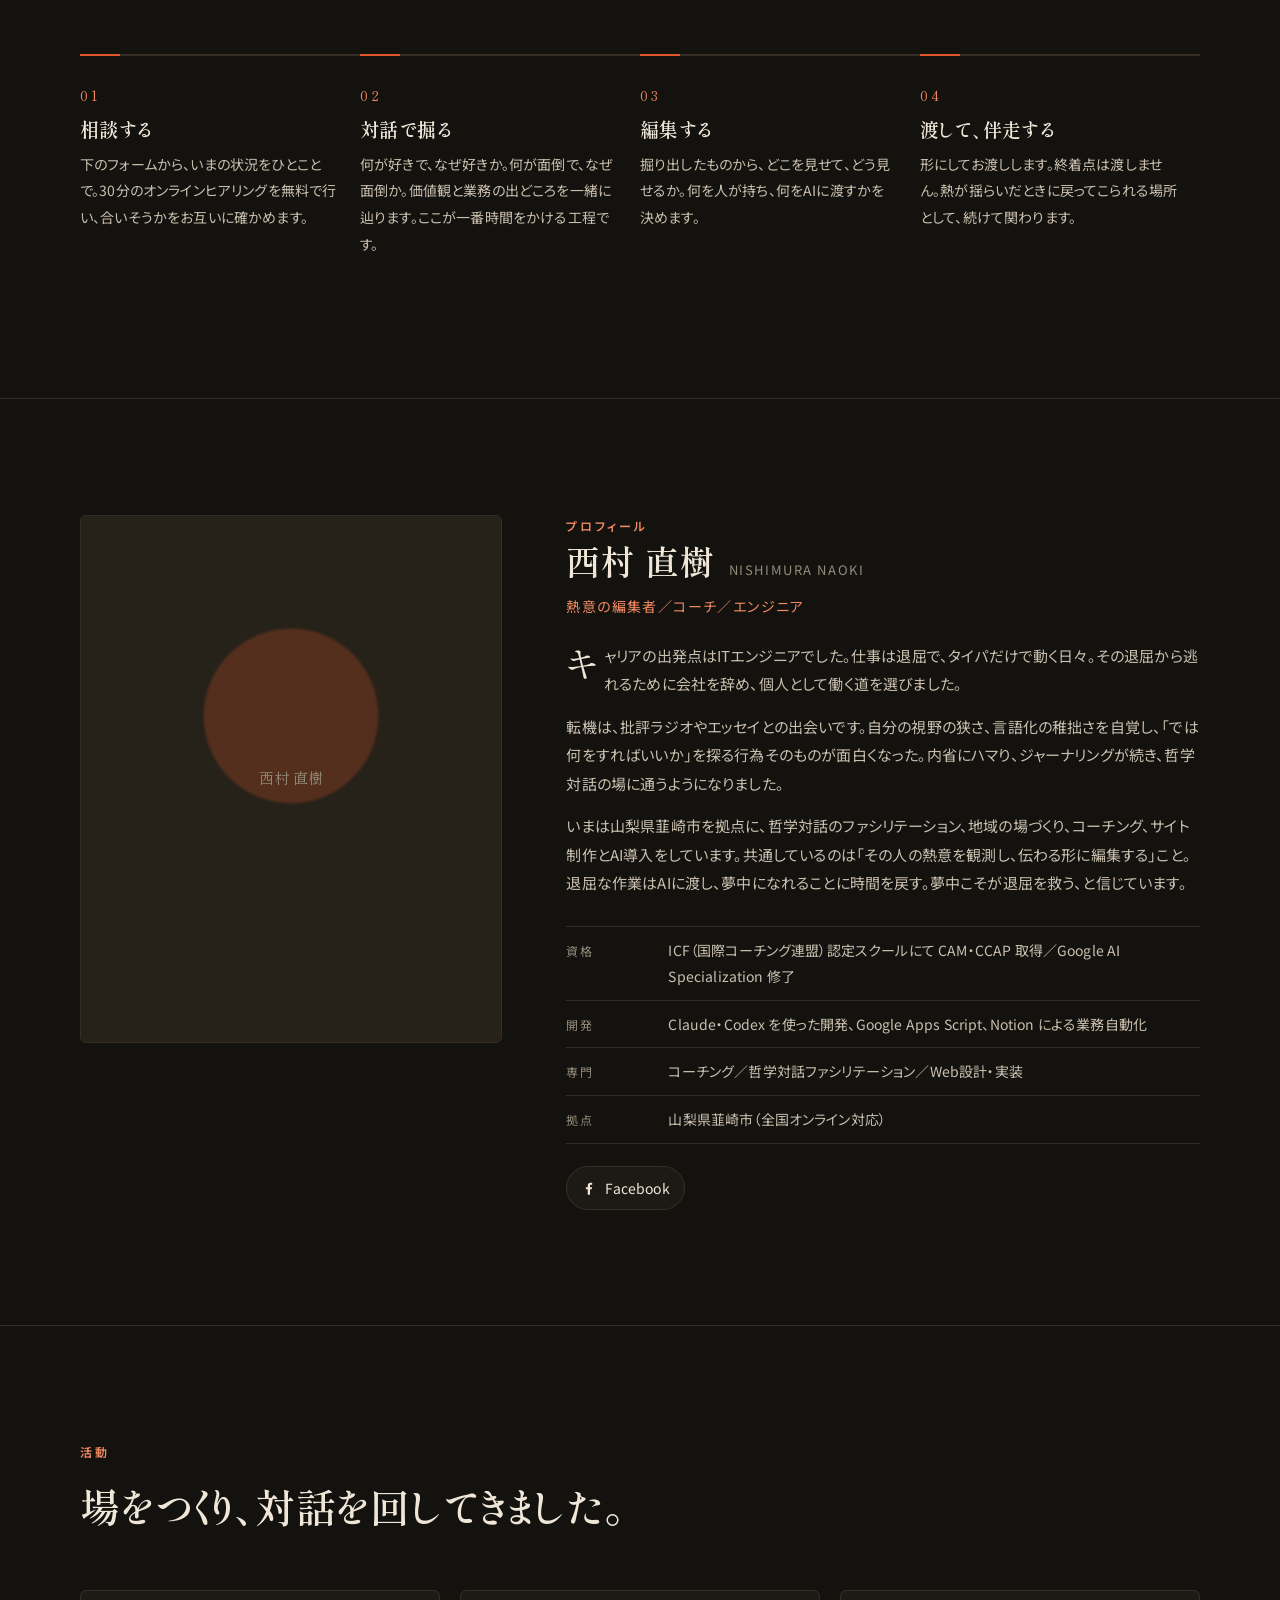
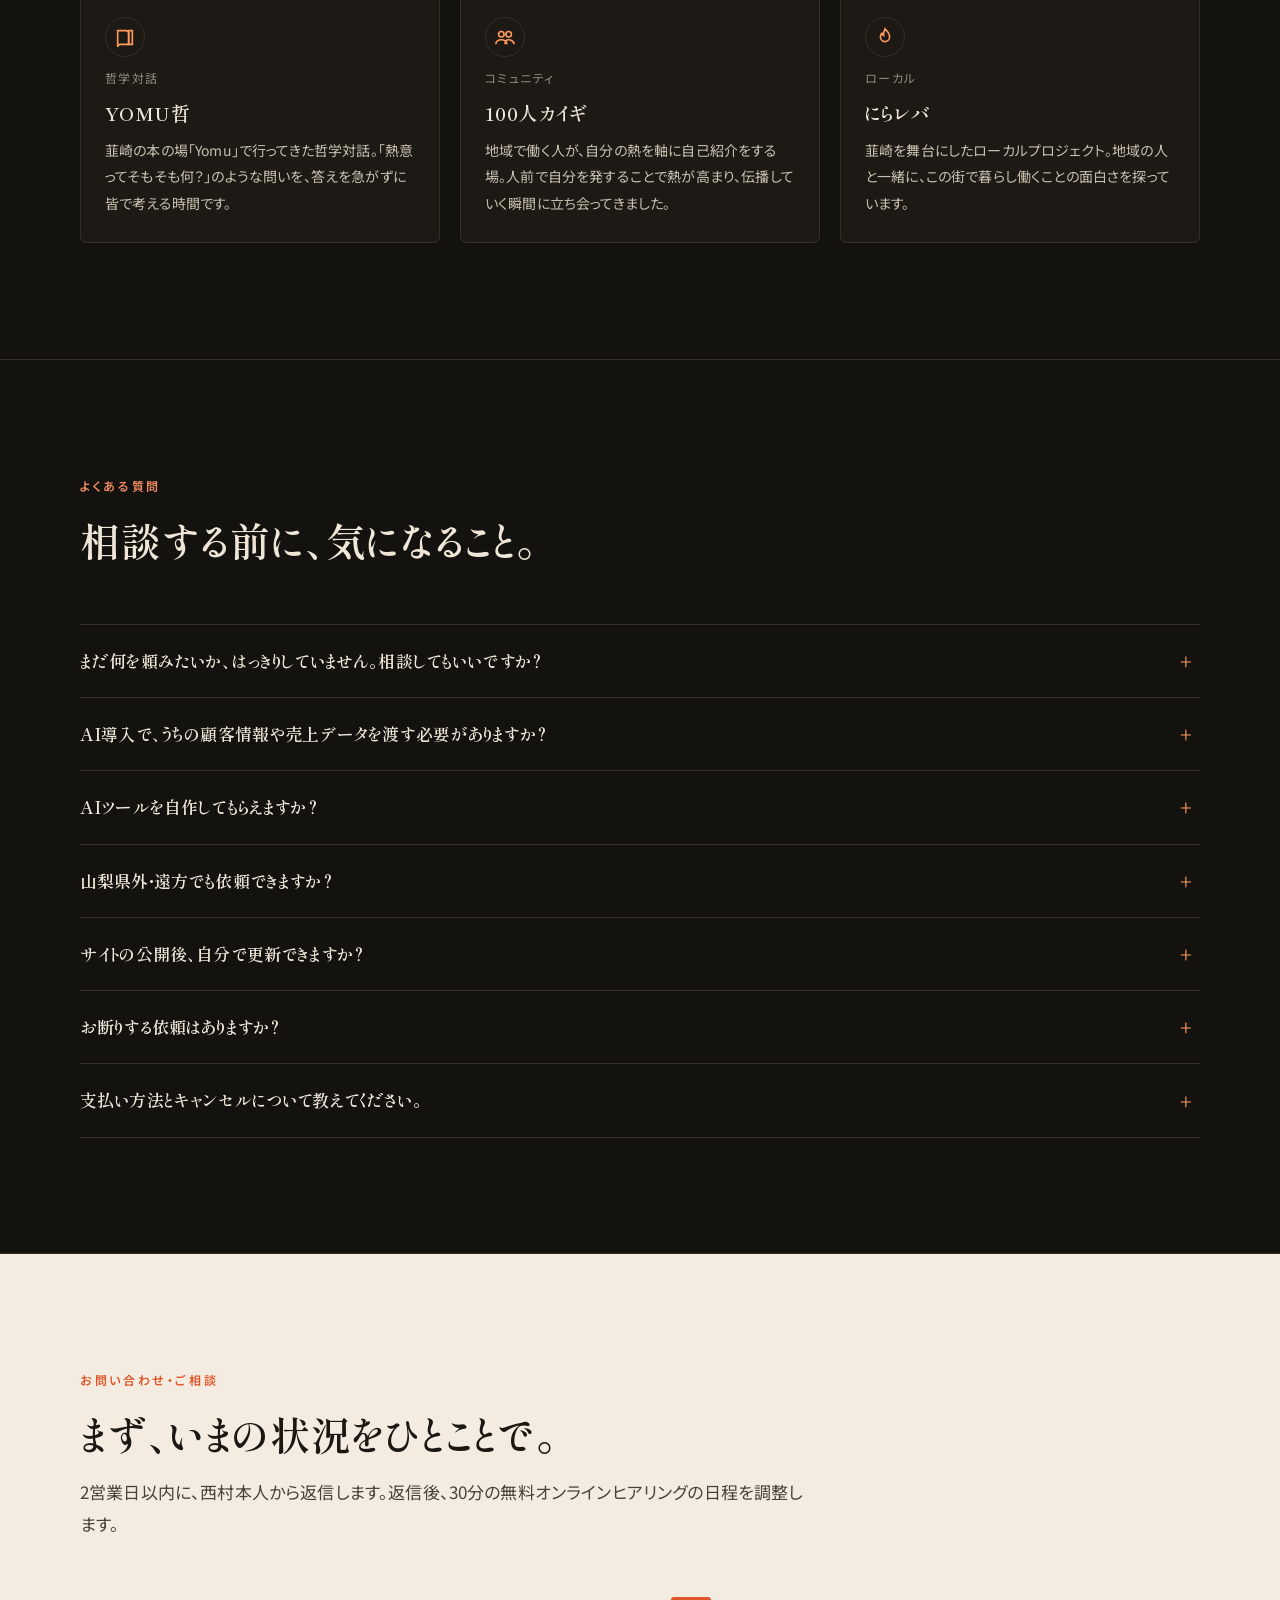
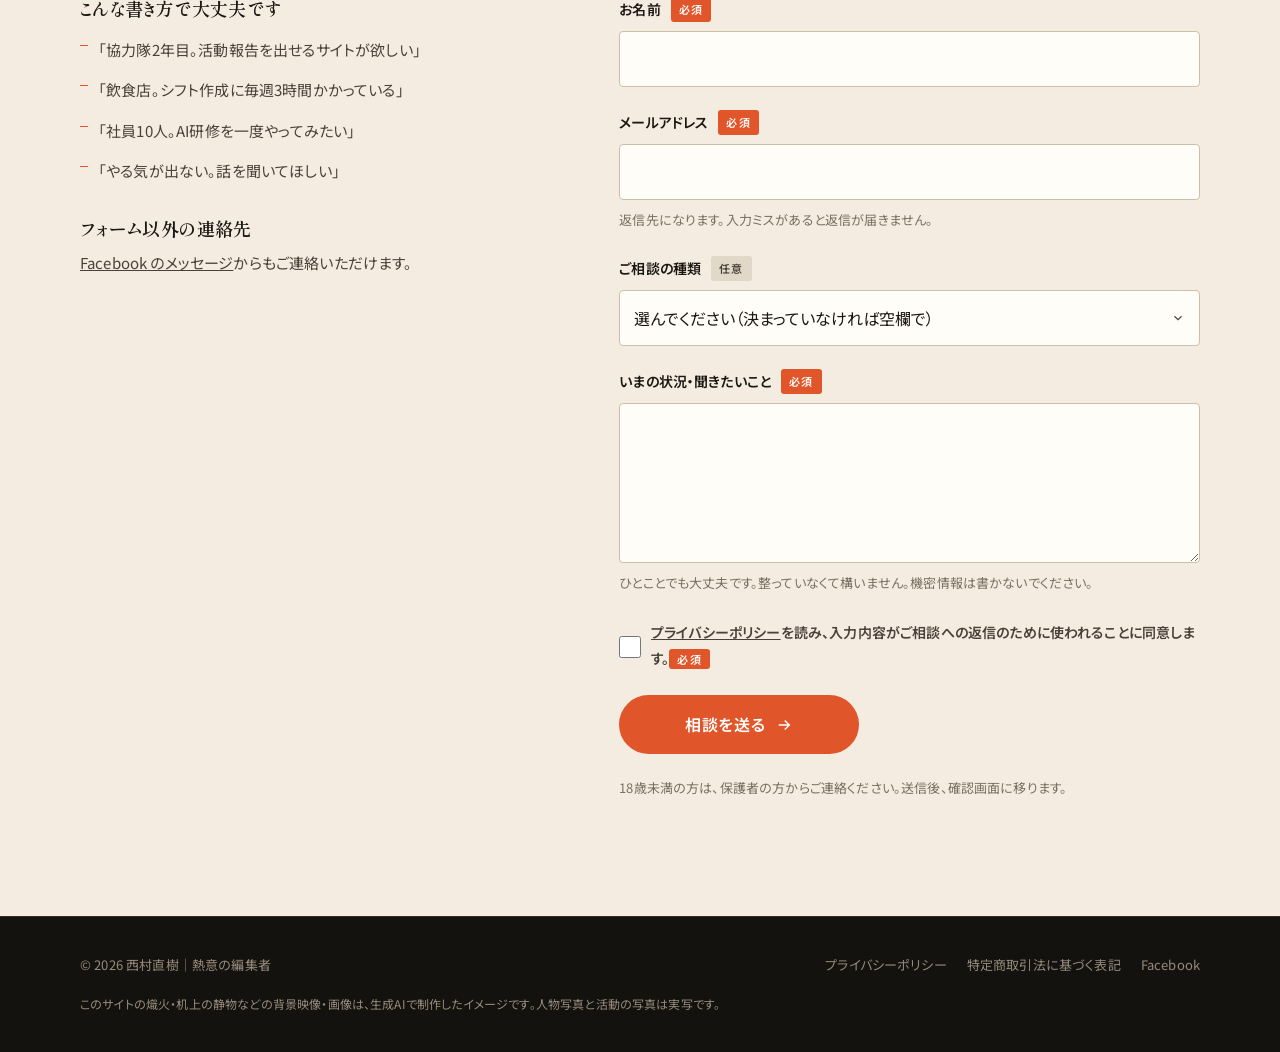
==== commit da548920: "第2版: 熾火の世界観・AI導入メニュー・赤入れ演出 - ダークテーマ（炭×熾火）。動画/静物の生成素材スロットとcanvasフォールバック - 一定時間操作がないと熱が冷める演出（reduced-m" ====
--- a/index.html
+++ b/index.html
@@ -3,16 +3,16 @@
 <head>
 <meta charset="utf-8">
 <meta name="viewport" content="width=device-width, initial-scale=1">
-<title>西村直樹｜熱意の編集者 — あなたを表現するサイト作成・伴走コーチング・探究ワークショップ（山梨・韮崎／オンライン）</title>
-<meta name="description" content="「編集を“あなた”にも」。対話であなたの熱意を掘り出し、伝わる形に編集します。地域おこし協力隊・個人事業主のホームページ作成、伴走コーチング、中高生・就活生向け探究ワークショップ。山梨県韮崎市を拠点に全国オンライン対応。">
+<title>西村直樹｜熱意の編集者 — サイト作成・AI導入・伴走コーチング（山梨・韮崎／オンライン）</title>
+<meta name="description" content="「編集を“あなた”にも」。対話であなたの熱意を掘り出し、伝わる形に編集します。協力隊・個人事業主のホームページ作成、飲食店から企業までのAI導入（予約サイト・シフト自動化・研修）、伴走コーチング。山梨県韮崎市を拠点に全国オンライン対応。">
 <link rel="canonical" href="https://example.com/"><!-- TODO: 公開URLに差し替え -->
 <meta property="og:type" content="website">
 <meta property="og:title" content="西村直樹｜熱意の編集者">
-<meta property="og:description" content="対話であなたの熱意を掘り出し、伝わる形に編集します。サイト作成・伴走コーチング・探究ワークショップ。">
+<meta property="og:description" content="対話であなたの熱意を掘り出し、伝わる形に編集します。サイト作成・AI導入・伴走コーチング。">
 <meta property="og:image" content="https://example.com/assets/og.png"><!-- TODO -->
 <meta property="og:locale" content="ja_JP">
 <meta name="twitter:card" content="summary_large_image">
-<meta name="theme-color" content="#f7f3ec">
+<meta name="theme-color" content="#14120f">
 <link rel="icon" href="assets/favicon.svg" type="image/svg+xml">
 <link rel="preconnect" href="https://fonts.googleapis.com">
 <link rel="preconnect" href="https://fonts.gstatic.com" crossorigin>
@@ -25,19 +25,19 @@
   "@type": "ProfessionalService",
   "name": "西村直樹｜熱意の編集者",
   "founder": { "@type": "Person", "name": "西村 直樹", "sameAs": ["https://www.facebook.com/profile.php?id=100005521930493"] },
-  "description": "対話であなたの熱意を掘り出し、伝わる形に編集します。地域おこし協力隊・個人事業主のホームページ作成、伴走コーチング、中高生・就活生向け探究ワークショップ。",
+  "description": "対話であなたの熱意を掘り出し、伝わる形に編集します。ホームページ作成、AI導入（予約サイト・シフト自動化・研修）、伴走コーチング。",
   "areaServed": ["山梨県韮崎市", "日本全国（オンライン）"],
   "address": { "@type": "PostalAddress", "addressLocality": "韮崎市", "addressRegion": "山梨県", "addressCountry": "JP" },
   "url": "https://example.com/",
   "makesOffer": [
     { "@type": "Offer", "itemOffered": { "@type": "Service", "name": "あなたを表現するホームページ作成" } },
-    { "@type": "Offer", "itemOffered": { "@type": "Service", "name": "伴走コーチング" } },
-    { "@type": "Offer", "itemOffered": { "@type": "Service", "name": "自分を知る探究ワークショップ" } }
+    { "@type": "Offer", "itemOffered": { "@type": "Service", "name": "退屈な作業を渡すAI導入" } },
+    { "@type": "Offer", "itemOffered": { "@type": "Service", "name": "伴走コーチング" } }
   ]
 }
 </script>
 </head>
-<body>
+<body data-heat="warm">
 <a class="skip" href="#main">本文へスキップ</a>
 
 <header class="site-header">
@@ -46,7 +46,7 @@
     <nav class="nav" aria-label="メイン">
       <ul>
         <li><a href="#services">できること</a></li>
-        <li><a href="#flow">進め方</a></li>
+        <li><a href="#case">事例</a></li>
         <li><a href="#profile">プロフィール</a></li>
         <li><a href="#faq">よくある質問</a></li>
         <li class="cta-li"><a class="cta" href="#contact">相談する</a></li>
@@ -57,16 +57,24 @@
 
 <main id="main">
 
-  <!-- ========== HERO ========== -->
+  <!-- ========== HERO / 熾火 ========== -->
   <section class="hero" id="top" aria-labelledby="hero-title">
+    <div class="hero-media heat-layer" aria-hidden="true">
+      <!-- 生成した熾火のループ動画を assets/ember.mp4 に置くと再生されます。無い間は canvas が熾火を描きます。 -->
+      <video id="ember-video" autoplay muted loop playsinline preload="none" poster="assets/ember-poster.jpg" hidden>
+        <source src="assets/ember.mp4" type="video/mp4">
+      </video>
+      <canvas id="ember-canvas"></canvas>
+      <div class="ember-glow"></div>
+    </div>
     <div class="wrap">
       <div>
         <p class="hero-kicker">EDIT YOUR ENTHUSIASM</p>
         <h1 class="headline" id="hero-title"><span class="w">編集を</span><span class="w you">あなた</span><span class="w">にも</span></h1>
         <p class="hero-lead">
-          名刺だけでは、あなたの熱は伝わらない。<br>
+          熱は、誰の中にもある。ただ、揺らぐ。<br>
           <strong>対話で熱意を掘り出し、伝わる形に編集する。</strong>
-          協力隊・個人事業主のホームページ作成、伴走コーチング、中高生・就活生の探究ワークショップ。
+          協力隊・個人事業主のホームページ作成、飲食店から企業までのAI導入、そして伴走コーチング。
         </p>
         <div class="hero-actions">
           <a class="btn" href="#contact">無料で相談してみる<svg aria-hidden="true" viewBox="0 0 24 24" fill="none" stroke="currentColor" stroke-width="2"><path d="M5 12h14M13 6l6 6-6 6"/></svg></a>
@@ -76,8 +84,8 @@
       <aside class="hero-side" aria-label="信頼の根拠">
         <ul class="trust">
           <li><svg aria-hidden="true" viewBox="0 0 24 24" fill="none" stroke="currentColor" stroke-width="1.8"><circle cx="12" cy="8" r="4"/><path d="M4 21c0-4 3.6-7 8-7s8 3 8 7"/></svg><span><b>西村 直樹</b>山梨県韮崎市を拠点に、全国オンライン対応</span></li>
-          <li><svg aria-hidden="true" viewBox="0 0 24 24" fill="none" stroke="currentColor" stroke-width="1.8"><path d="M12 3l2.5 5 5.5.8-4 3.9.9 5.5L12 15.6 7.1 18.2l.9-5.5-4-3.9L9.5 8z"/></svg><span><b>ICF認定スクール CAM・CCAP 取得</b>対話の技術を土台にしたコーチング</span></li>
-          <li><svg aria-hidden="true" viewBox="0 0 24 24" fill="none" stroke="currentColor" stroke-width="1.8"><path d="M8 8l-5 4 5 4M16 8l5 4-5 4M14 4l-4 16"/></svg><span><b>元ITエンジニア</b>設計から実装まで、自分の手で作る</span></li>
+          <li><svg aria-hidden="true" viewBox="0 0 24 24" fill="none" stroke="currentColor" stroke-width="1.8"><path d="M12 3l2.5 5 5.5.8-4 3.9.9 5.5L12 15.6 7.1 18.2l.9-5.5-4-3.9L9.5 8z"/></svg><span><b>ICF認定スクール CAM・CCAP／Google AI Specialization</b>対話の技術と、AIの実務知識</span></li>
+          <li><svg aria-hidden="true" viewBox="0 0 24 24" fill="none" stroke="currentColor" stroke-width="1.8"><path d="M8 8l-5 4 5 4M16 8l5 4-5 4M14 4l-4 16"/></svg><span><b>元ITエンジニア</b>自分の事業のシフトと予約も、自分で自動化して運用中</span></li>
         </ul>
       </aside>
     </div>
@@ -92,9 +100,9 @@
         <li><svg aria-hidden="true" viewBox="0 0 24 24" fill="none" stroke="currentColor" stroke-width="1.8"><path d="M4 5h9a3 3 0 0 1 3 3v12H7a3 3 0 0 0-3 3z"/><path d="M20 5h-4v15h4z"/></svg>YOMU哲<span class="tag">哲学対話</span></li>
         <li><svg aria-hidden="true" viewBox="0 0 24 24" fill="none" stroke="currentColor" stroke-width="1.8"><path d="M4 6h16v10H9l-5 4z"/></svg>コーチング<span class="tag">1on1</span></li>
         <li><svg aria-hidden="true" viewBox="0 0 24 24" fill="none" stroke="currentColor" stroke-width="1.8"><rect x="3" y="4" width="18" height="14" rx="2"/><path d="M3 9h18M8 21h8"/></svg>サイト作成<span class="tag">WEB</span></li>
-        <li><svg aria-hidden="true" viewBox="0 0 24 24" fill="none" stroke="currentColor" stroke-width="1.8"><path d="M12 20V10M12 10a4 4 0 1 0-4-4M12 10a4 4 0 1 1 4-4"/></svg>探究ワークショップ<span class="tag">WORKSHOP</span></li>
+        <li><svg aria-hidden="true" viewBox="0 0 24 24" fill="none" stroke="currentColor" stroke-width="1.8"><rect x="3" y="3" width="18" height="18" rx="2"/><path d="M3 9h18M3 15h18M9 3v18M15 3v18"/></svg>シフト自動化<span class="tag">AI</span></li>
+        <li><svg aria-hidden="true" viewBox="0 0 24 24" fill="none" stroke="currentColor" stroke-width="1.8"><rect x="3" y="5" width="18" height="16" rx="2"/><path d="M3 10h18M8 3v4M16 3v4M8 15h3"/></svg>予約サイト<span class="tag">AI</span></li>
         <li><svg aria-hidden="true" viewBox="0 0 24 24" fill="none" stroke="currentColor" stroke-width="1.8"><path d="M5 4h14v16H5zM9 8h6M9 12h6M9 16h4"/></svg>ジャーナリング<span class="tag">内省</span></li>
-        <li><svg aria-hidden="true" viewBox="0 0 24 24" fill="none" stroke="currentColor" stroke-width="1.8"><path d="M4 20h16M6 20V9l6-5 6 5v11M10 20v-5h4v5"/></svg>ユースセンター<span class="tag">居場所</span></li>
       </ul>
       <ul aria-hidden="true">
         <li><svg viewBox="0 0 24 24" fill="none" stroke="currentColor" stroke-width="1.8"><path d="M12 3c3 3 5 6 5 9a5 5 0 0 1-10 0c0-1.5.5-3 1.5-4 .3 1.2 1 2 2 2.5C10 8 11 5.5 12 3z"/></svg>にらレバ<span class="tag">LOCAL</span></li>
@@ -102,20 +110,39 @@
         <li><svg viewBox="0 0 24 24" fill="none" stroke="currentColor" stroke-width="1.8"><path d="M4 5h9a3 3 0 0 1 3 3v12H7a3 3 0 0 0-3 3z"/><path d="M20 5h-4v15h4z"/></svg>YOMU哲<span class="tag">哲学対話</span></li>
         <li><svg viewBox="0 0 24 24" fill="none" stroke="currentColor" stroke-width="1.8"><path d="M4 6h16v10H9l-5 4z"/></svg>コーチング<span class="tag">1on1</span></li>
         <li><svg viewBox="0 0 24 24" fill="none" stroke="currentColor" stroke-width="1.8"><rect x="3" y="4" width="18" height="14" rx="2"/><path d="M3 9h18M8 21h8"/></svg>サイト作成<span class="tag">WEB</span></li>
-        <li><svg viewBox="0 0 24 24" fill="none" stroke="currentColor" stroke-width="1.8"><path d="M12 20V10M12 10a4 4 0 1 0-4-4M12 10a4 4 0 1 1 4-4"/></svg>探究ワークショップ<span class="tag">WORKSHOP</span></li>
+        <li><svg viewBox="0 0 24 24" fill="none" stroke="currentColor" stroke-width="1.8"><rect x="3" y="3" width="18" height="18" rx="2"/><path d="M3 9h18M3 15h18M9 3v18M15 3v18"/></svg>シフト自動化<span class="tag">AI</span></li>
+        <li><svg viewBox="0 0 24 24" fill="none" stroke="currentColor" stroke-width="1.8"><rect x="3" y="5" width="18" height="16" rx="2"/><path d="M3 10h18M8 3v4M16 3v4M8 15h3"/></svg>予約サイト<span class="tag">AI</span></li>
         <li><svg viewBox="0 0 24 24" fill="none" stroke="currentColor" stroke-width="1.8"><path d="M5 4h14v16H5zM9 8h6M9 12h6M9 16h4"/></svg>ジャーナリング<span class="tag">内省</span></li>
-        <li><svg viewBox="0 0 24 24" fill="none" stroke="currentColor" stroke-width="1.8"><path d="M4 20h16M6 20V9l6-5 6 5v11M10 20v-5h4v5"/></svg>ユースセンター<span class="tag">居場所</span></li>
       </ul>
     </div>
   </div>
+
+  <!-- ========== 編集の実演（赤入れ） ========== -->
+  <section class="section" id="edit" aria-labelledby="edit-title">
+    <div class="wrap">
+      <div class="section-head reveal">
+        <p class="eyebrow">編集とは何か</p>
+        <h2 class="section-title" id="edit-title">説明するより、一度やってみせます。</h2>
+        <p class="section-lead">たとえば、よくある自己紹介の一文。ここに赤を入れると、こうなります。</p>
+      </div>
+      <div class="redpen reveal" id="redpen" aria-label="赤入れの実演">
+        <span class="label" aria-hidden="true">校正 / 第1稿</span>
+        <p class="draft">
+          <span class="strike">私はWeb制作とコーチングのサービスを提供しています。</span><span class="mark-caret" aria-hidden="true">∧</span><span class="ins">主語が「私」。相手の変化が無い。</span>
+        </p>
+        <p class="final">あなたの熱を、まだ会っていない人に伝わる形にします。</p>
+      </div>
+      <p class="redpen-note reveal">編集とは、飾ることではなく、要素を全部見たうえで「どこを見せて、どう見せるか」を決めること。文章でも、サイトでも、業務でも、あなたの進路でも、やることは同じです。</p>
+    </div>
+  </section>
 
   <!-- ========== PROBLEM ========== -->
   <section class="section" id="problem" aria-labelledby="problem-title">
     <div class="wrap">
       <div class="section-head reveal">
         <p class="eyebrow">こんなとき、声をかけてください</p>
-        <h2 class="section-title" id="problem-title">熱はある。でも、伝わっていない。</h2>
-        <p class="section-lead">熱意はみんなが持っています。形がさまざまなだけ。それを社会の型に嵌める行為が、営業であり、進学であり、就活です。ひとりで自分を見つめるとズレが生じ、団体に合わせると自分が薄まる。だから、第三者が要ります。</p>
+        <h2 class="section-title" id="problem-title">熱はある。でも、伝わっていない。回っていない。</h2>
+        <p class="section-lead">熱意はみんなが持っています。形がさまざまなだけ。それが名刺の上で薄まり、退屈な作業の中で冷め、ひとりで見つめるうちにズレていく。だから、第三者が要ります。</p>
       </div>
       <div class="problem-grid">
         <article class="problem-card reveal">
@@ -123,15 +150,14 @@
           <p>地域に入った協力隊、独立したばかりの個人事業主。「何をしている人か」を、相手が初めて会う前に知れる場所がない。</p>
         </article>
         <article class="problem-card reveal">
-          <h3 class="q">何をやりたいのか、自分でもわからない</h3>
-          <p>モチベーションが保てない。好きなことは別にある気がする。でも、その「好き」を仕事や進路にどう繋げればいいかが見えない。</p>
+          <h3 class="q">シフトと予約に、毎週何時間も溶けている</h3>
+          <p>店を回すのに手一杯で、本当にやりたかった仕込みや接客に時間が残らない。AIが使えると聞くが、何から手をつければいいかわからない。</p>
         </article>
         <article class="problem-card reveal">
-          <h3 class="q">推薦入試・就活で、自分を語れない</h3>
-          <p>志望理由書もエントリーシートも、書けば書くほど借り物の言葉になる。自分の言葉で語るための材料が、まだ掘れていない。</p>
-        </article>
-      </div>
-      <p class="problem-note reveal">私がやるのは、あなたが何を面白いと思い、何に感動し、何を軽蔑しているかを聞くこと。その価値観の出どころを一緒に辿り、<em>構造として返す</em>こと。答えは渡しません。出発点を渡します。</p>
+          <h3 class="q">やる気が出ない。何をやりたいのかもわからない</h3>
+          <p>モチベーションが保てない。好きなことは別にある気がする。でも、その「好き」を仕事や次の一歩にどう繋げればいいかが見えない。</p>
+        </article>
+      </div>
     </div>
   </section>
 
@@ -141,7 +167,7 @@
       <div class="section-head reveal">
         <p class="eyebrow">できること</p>
         <h2 class="section-title" id="services-title">3つの入口。どれも「対話」から始まります。</h2>
-        <p class="section-lead">料金は目安です。内容と期間によって変わるので、まず状況を聞かせてください。初回30分のヒアリングは無料です。</p>
+        <p class="section-lead">料金は目安です（税込）。内容と期間によって変わるので、まず状況を聞かせてください。初回30分のヒアリングは無料です。</p>
       </div>
 
       <div class="services">
@@ -164,16 +190,60 @@
             </div>
             <div>
               <h4>料金の目安</h4>
-              <p class="price"><span class="num">15万円</span><span class="unit">〜（税込）／制作一式</span></p>
+              <p class="price"><span class="num">15万円</span><span class="unit">〜／制作一式</span></p>
               <p class="price"><span class="num">1万円</span><span class="unit">〜／月　更新・伴走（任意）</span></p>
               <p class="price-note">ページ数・撮影・ドメイン取得などにより変動します。見積もりは無料です。</p>
             </div>
           </div>
         </article>
 
+        <article class="service reveal" id="service-ai">
+          <div>
+            <p class="service-no">02</p>
+            <h3>退屈な作業を渡す、AI導入</h3>
+            <p class="for">個人事業主・飲食店・小規模店舗から、部署単位で導入したい企業まで</p>
+            <p class="desc">シフト作成、予約受付、日報や告知文の下書き。毎週同じ手を動かしている作業をAIと既製ツールに渡し、あなたの時間を熱のある仕事に戻します。自分の事業のシフトと予約を自作して回している経験から、「作りすぎない」導入を設計します。<strong>お客様の機密情報は預かりません。</strong>設定はダミーデータで行い、本番のデータはあなた自身が投入する運用です。</p>
+            <div class="stilllife heat-layer" id="stilllife" aria-hidden="true">
+              <!-- 生成した「業務の静物」を assets/stilllife.jpg に置くと表示されます。無い間は表が整列するアニメーションを表示。 -->
+              <img src="assets/stilllife.jpg" alt="" width="1600" height="900" loading="lazy" onerror="this.remove()">
+              <div class="grid-anim"></div>
+              <span class="cap">手書きのシフト表が、整う。</span>
+            </div>
+          </div>
+          <div class="service-side">
+            <h4>3段で進めます</h4>
+            <div class="tiers">
+              <div class="tier">
+                <h5>1. 棚卸し診断</h5>
+                <table><tr><td>90分の対話で業務を棚卸し、どこにAIやツールを入れるかの診断書をお渡し</td><td>3万円</td></tr></table>
+              </div>
+              <div class="tier">
+                <h5>2. 導入して、渡す</h5>
+                <table>
+                  <tr><td>予約サイト構築（既製の予約サービス連携、ページ込み）</td><td>20万円〜</td></tr>
+                  <tr><td>業務効率化1本（シフト自動作成など。ツール選定・設定・引き渡し）</td><td>15万円〜</td></tr>
+                  <tr><td>複数業務まとめて（3本まで）</td><td>40万円〜</td></tr>
+                </table>
+                <p class="note">既製ツールの月額利用料は別途。作らずに済むものは作りません。</p>
+              </div>
+              <div class="tier">
+                <h5>3. 使い方研修と伴走</h5>
+                <table>
+                  <tr><td>研修 半日（3時間・人数無制限）</td><td>30万円</td></tr>
+                  <tr><td>研修 1日（6時間）</td><td>50万円</td></tr>
+                  <tr><td>研修 12時間プログラム（2日）</td><td>90万円</td></tr>
+                  <tr><td>伴走 個人事業主・小店舗（月1定例＋チャット）</td><td>月5万円</td></tr>
+                  <tr><td>伴走 企業（月2定例＋定着フォロー）</td><td>月12万円</td></tr>
+                </table>
+                <p class="note">12時間プログラムは、人材開発支援助成金の対象となる訓練時間を満たす設計です（適用可否は管轄労働局にご確認ください）。</p>
+              </div>
+            </div>
+          </div>
+        </article>
+
         <article class="service reveal" id="service-coaching">
           <div>
-            <p class="service-no">02</p>
+            <p class="service-no">03</p>
             <h3>あなたを発揮し続ける伴走コーチング</h3>
             <p class="for">退屈している、やる気が出ない、次の一歩が見えない社会人・経営者・学生の方へ</p>
             <p class="desc">熱は揺らぐものです。それを観測し、絶やさないための薪を焚べるのがコーチングだと考えています。ICF認定スクールで学んだ対話の技術を土台に、「そのモチベーションって、そもそも何？」から一緒に掘ります。1回で終わらず、継続の中で変化を見ます。</p>
@@ -189,37 +259,46 @@
             </div>
             <div>
               <h4>料金の目安</h4>
-              <p class="price"><span class="num">5,000円</span><span class="unit">（税込）／初回体験60分</span></p>
+              <p class="price"><span class="num">5,000円</span><span class="unit">／初回体験60分</span></p>
               <p class="price"><span class="num">2万円</span><span class="unit">〜／月　月2回コース</span></p>
               <p class="price-note">3か月単位での契約を基本としています。</p>
             </div>
           </div>
         </article>
-
-        <article class="service reveal" id="service-workshop">
-          <div>
-            <p class="service-no">03</p>
-            <h3>自分を知る探究ワークショップ</h3>
-            <p class="for">推薦入試を控えた中高生、就活中の学生、その保護者・先生・支援者の方へ</p>
-            <p class="desc">「あなたの熱意はどこから来ている？」を、哲学対話の手法で掘る場です。志望理由書や自己分析を、借り物ではない自分の言葉で書けるようになることを目指します。学校・ユースセンター・塾などでのグループ実施と、個人向けの少人数実施の両方に対応します。</p>
-          </div>
-          <div class="service-side">
-            <div>
-              <h4>含まれるもの</h4>
-              <ul class="deliver">
-                <li>90〜120分のワークショップ（対面／オンライン）</li>
-                <li>自分の「好き」と「嫌い」を棚卸しするワークシート</li>
-                <li>ご希望に応じて、個別対話へのつなぎ</li>
-              </ul>
-            </div>
-            <div>
-              <h4>料金の目安</h4>
-              <p class="price"><span class="num">3万円</span><span class="unit">〜（税込）／団体・1回</span></p>
-              <p class="price"><span class="num">8,000円</span><span class="unit">（税込）／個人・1名</span></p>
-              <p class="price-note">18歳未満の方は、保護者の方からお申し込みください。</p>
-            </div>
-          </div>
-        </article>
+      </div>
+    </div>
+  </section>
+
+  <!-- ========== CASE ========== -->
+  <section class="section" id="case" aria-labelledby="case-title">
+    <div class="wrap">
+      <div class="section-head reveal">
+        <p class="eyebrow">事例</p>
+        <h2 class="section-title" id="case-title">まず、自分の事業で試しています。</h2>
+        <p class="section-lead">人に勧める前に、自分が毎日使っているものだけを提案します。</p>
+      </div>
+      <div class="case reveal">
+        <div>
+          <p class="meta">CASE 01 — 自社運用</p>
+          <h3>自分の事業のシフトと予約を、自作して回す</h3>
+          <p>自分の活動のシフト管理と予約受付を、Notion と Google Apps Script で組んで運用しています。希望の集約、枠の自動生成、確定の通知までを自動化し、毎週の調整作業をほぼゼロにしました。この構成をそのまま渡すのではなく、お客様の規模に合う既製ツールに置き換えて導入します。</p>
+          <div class="stack"><span>Notion</span><span>Google Apps Script</span><span>Claude</span><span>Codex</span></div>
+        </div>
+        <div class="case-figure">
+          <!-- 実際の画面のスクリーンショットを assets/case-01.png に置くと表示されます -->
+          <img src="assets/case-01.png" alt="自作したシフト・予約管理の画面" width="1200" height="900" loading="lazy" onerror="this.parentNode.textContent='画面キャプチャ準備中'">
+        </div>
+      </div>
+      <div class="case reveal" style="margin-top:20px">
+        <div>
+          <p class="meta">CASE 02 — このサイト</p>
+          <h3>このサイト自体が、編集の事例です</h3>
+          <p>誰にも見せない前提で書いた「原典」という文書から、事業計画、そしてこのページの言葉を翻訳して作りました。上の赤入れは、その過程で実際に起きたことです。あなたのサイトも、同じ手順で作ります。</p>
+          <div class="stack"><span>ヒアリング対話</span><span>コピー編集</span><span>設計・実装</span></div>
+        </div>
+        <div class="case-figure">
+          <img src="assets/case-02.png" alt="このサイトの制作過程" width="1200" height="900" loading="lazy" onerror="this.parentNode.textContent='制作過程の画像 準備中'">
+        </div>
       </div>
     </div>
   </section>
@@ -230,13 +309,13 @@
       <div class="section-head reveal">
         <p class="eyebrow">進め方</p>
         <h2 class="section-title" id="flow-title">聞く。掘る。編集する。渡す。</h2>
-        <p class="section-lead">サイト作成でもコーチングでも、流れは同じです。作るものが変わるだけ。</p>
+        <p class="section-lead">サイト作成でも、AI導入でも、コーチングでも、流れは同じです。作るものが変わるだけ。</p>
       </div>
       <ol class="flow">
         <li class="reveal"><h3>相談する</h3><p>下のフォームから、いまの状況をひとことで。30分のオンラインヒアリングを無料で行い、合いそうかをお互いに確かめます。</p></li>
-        <li class="reveal"><h3>対話で掘る</h3><p>何が好きで、なぜ好きか。何が嫌で、なぜ嫌か。価値観の出どころを一緒に辿ります。ここが一番時間をかける工程です。</p></li>
-        <li class="reveal"><h3>編集する</h3><p>掘り出したものから、どこを見せて、どう見せるかを決めます。サイトならコンセプトとコピー、コーチングなら次の一歩の設計。</p></li>
-        <li class="reveal"><h3>渡して、伴走する</h3><p>形にしてお渡しします。終着点は渡しません。その後も熱が揺らいだときに戻ってこられる場所として、続けて関わります。</p></li>
+        <li class="reveal"><h3>対話で掘る</h3><p>何が好きで、なぜ好きか。何が面倒で、なぜ面倒か。価値観と業務の出どころを一緒に辿ります。ここが一番時間をかける工程です。</p></li>
+        <li class="reveal"><h3>編集する</h3><p>掘り出したものから、どこを見せて、どう見せるか。何を人が持ち、何をAIに渡すかを決めます。</p></li>
+        <li class="reveal"><h3>渡して、伴走する</h3><p>形にしてお渡しします。終着点は渡しません。熱が揺らいだときに戻ってこられる場所として、続けて関わります。</p></li>
       </ol>
     </div>
   </section>
@@ -247,8 +326,7 @@
       <div class="profile">
         <div class="reveal">
           <div class="portrait">
-            <!-- 写真を assets/portrait.jpg に置くと表示されます -->
-            <img src="assets/portrait.jpg" alt="西村直樹のポートレート" width="800" height="1000" loading="lazy" onerror="this.remove()">
+            <img src="assets/portrait.jpg" alt="西村直樹のポートレート。笑顔で人と話している" width="800" height="1000" loading="lazy" onerror="this.remove()">
             <div class="placeholder" aria-hidden="true">西村 直樹</div>
           </div>
         </div>
@@ -259,10 +337,11 @@
           <div class="profile-story">
             <p>キャリアの出発点はITエンジニアでした。仕事は退屈で、タイパだけで動く日々。その退屈から逃れるために会社を辞め、個人として働く道を選びました。</p>
             <p>転機は、批評ラジオやエッセイとの出会いです。自分の視野の狭さ、言語化の稚拙さを自覚し、「では何をすればいいか」を探る行為そのものが面白くなった。内省にハマり、ジャーナリングが続き、哲学対話の場に通うようになりました。</p>
-            <p>いまは山梨県韮崎市を拠点に、哲学対話のファシリテーション、地域の場づくり、コーチング、そしてサイト制作をしています。共通しているのは「その人の熱意を観測し、伝わる形に編集する」こと。夢中こそが退屈を救う、と信じています。</p>
+            <p>いまは山梨県韮崎市を拠点に、哲学対話のファシリテーション、地域の場づくり、コーチング、サイト制作とAI導入をしています。共通しているのは「その人の熱意を観測し、伝わる形に編集する」こと。退屈な作業はAIに渡し、夢中になれることに時間を戻す。夢中こそが退屈を救う、と信じています。</p>
           </div>
           <dl class="creds">
-            <div><dt>資格</dt><dd>ICF（国際コーチング連盟）認定スクールにて CAM・CCAP 取得</dd></div>
+            <div><dt>資格</dt><dd>ICF（国際コーチング連盟）認定スクールにて CAM・CCAP 取得／Google AI Specialization 修了</dd></div>
+            <div><dt>開発</dt><dd>Claude・Codex を使った開発、Google Apps Script、Notion による業務自動化</dd></div>
             <div><dt>専門</dt><dd>コーチング／哲学対話ファシリテーション／Web設計・実装</dd></div>
             <div><dt>拠点</dt><dd>山梨県韮崎市（全国オンライン対応）</dd></div>
           </dl>
@@ -314,27 +393,31 @@
       <div class="faq reveal">
         <details>
           <summary>まだ何を頼みたいか、はっきりしていません。相談してもいいですか？</summary>
-          <p class="a">はい。むしろ、はっきりしていない状態からの対話が一番の得意分野です。「なんとなくサイトが要る気がする」「何かを変えたいが何かがわからない」で構いません。</p>
+          <p class="a">はい。むしろ、はっきりしていない状態からの対話が一番の得意分野です。「なんとなくサイトが要る気がする」「AIを使えと言われるが何から」「何かを変えたいが何かがわからない」で構いません。</p>
+        </details>
+        <details>
+          <summary>AI導入で、うちの顧客情報や売上データを渡す必要がありますか？</summary>
+          <p class="a">ありません。設定や検証はダミーデータで行い、本番の顧客情報・従業員情報・売上はお客様自身が投入します。管理画面の権限は納品時にお返しします。「AIに入れてよい情報・いけない情報」の線引きを1枚の文書にしてお渡しし、それ自体を研修の教材にします。</p>
+        </details>
+        <details>
+          <summary>AIツールを自作してもらえますか？</summary>
+          <p class="a">作らずに済むなら作りません。予約もシフトも、月数千円から使える既製サービスが揃っています。私の役割は、業務を棚卸しして合うものを選び、設定して、使い方を渡すこと。既製で足りない部分だけを、Google Apps Script などで最小限つなぎます。</p>
         </details>
         <details>
           <summary>山梨県外・遠方でも依頼できますか？</summary>
-          <p class="a">できます。ヒアリング、コーチング、ワークショップはすべてオンラインで実施可能です。対面をご希望の場合は、山梨県内は伺えることが多く、県外は交通費をご相談させてください。</p>
+          <p class="a">できます。ヒアリング、コーチング、研修はすべてオンラインで実施可能です。対面をご希望の場合は、山梨県内は伺えることが多く、県外は交通費をご相談させてください。</p>
         </details>
         <details>
           <summary>サイトの公開後、自分で更新できますか？</summary>
           <p class="a">できるように作ります。更新方法のレクチャーを納品に含めています。「自分ではやりたくない」場合は、月額の更新・伴走プランで代わりに行います。</p>
         </details>
         <details>
-          <summary>コーチングは何回くらい続けるものですか？</summary>
-          <p class="a">まず初回体験を受けていただき、合いそうであれば3か月（月2回・全6回）を一区切りとしています。熱は揺らぐものなので、1回で答えを出すより、揺らぎを一緒に観測する期間を大切にしています。</p>
-        </details>
-        <details>
           <summary>お断りする依頼はありますか？</summary>
-          <p class="a">あります。工数に対して報酬が著しく見合わないもの、私が提供しているのはメンター的な伴走であって助言やケアだけを目的とするもの、政治団体・宗教団体・反社会的勢力に関わるものはお断りしています。合わないと感じた場合も、理由を添えて正直にお伝えします。</p>
+          <p class="a">あります。工数に対して報酬が著しく見合わないもの、機密情報の管理そのものを委託したいもの、私が提供しているのはメンター的な伴走であって助言やケアだけを目的とするもの、政治団体・宗教団体・反社会的勢力に関わるものはお断りしています。合わないと感じた場合も、理由を添えて正直にお伝えします。</p>
         </details>
         <details>
           <summary>支払い方法とキャンセルについて教えてください。</summary>
-          <p class="a">銀行振込を基本としています。サイト作成は着手時と納品時の2回払い、コーチングは月初の前払いです。キャンセル・返金の条件は<a href="tokushoho.html">特定商取引法に基づく表記</a>に記載しています。</p>
+          <p class="a">銀行振込を基本としています。制作・導入は着手時と納品時の2回払い、コーチングと伴走は月初の前払い、研修は実施日の前日までです。キャンセル・返金の条件は<a href="tokushoho.html">特定商取引法に基づく表記</a>に記載しています。</p>
         </details>
       </div>
     </div>
@@ -354,8 +437,8 @@
             <h3>こんな書き方で大丈夫です</h3>
             <ul>
               <li>「協力隊2年目。活動報告を出せるサイトが欲しい」</li>
-              <li>「独立したけど、何屋なのか説明できない」</li>
-              <li>「高2の子どもが推薦入試。志望理由書で悩んでいる」</li>
+              <li>「飲食店。シフト作成に毎週3時間かかっている」</li>
+              <li>「社員10人。AI研修を一度やってみたい」</li>
               <li>「やる気が出ない。話を聞いてほしい」</li>
             </ul>
           </div>
@@ -365,7 +448,7 @@
           </div>
         </aside>
 
-        <!-- FormSubmit: 初回送信後に届く確認メールで有効化。有効化後は下の action を発行された英数字エイリアスURLに差し替えるとメールアドレスが露出しません。 -->
+        <!-- FormSubmit: 初回送信後に届く確認メールで有効化。有効化後は action を発行された英数字エイリアスURLに差し替えるとメールアドレスが露出しません。 -->
         <form class="form" id="contact-form" action="https://formsubmit.co/naoki.nishimura@kawarabe.com" method="POST" novalidate>
           <input type="hidden" name="_subject" value="【サイト】お問い合わせ">
           <input type="hidden" name="_template" value="table">
@@ -377,33 +460,29 @@
             <input id="name" name="お名前" type="text" required autocomplete="name" aria-describedby="name-err">
             <p class="error" id="name-err">お名前を入力してください。ニックネームでも構いません。</p>
           </div>
-
           <div class="field">
             <label for="email">メールアドレス <span class="req">必須</span></label>
             <input id="email" name="メールアドレス" type="email" required autocomplete="email" inputmode="email" aria-describedby="email-hint email-err">
             <p class="hint" id="email-hint">返信先になります。入力ミスがあると返信が届きません。</p>
             <p class="error" id="email-err">メールアドレスの形式で入力してください（例: name@example.com）。</p>
           </div>
-
           <div class="field">
             <label for="kind">ご相談の種類 <span class="opt">任意</span></label>
             <select id="kind" name="ご相談の種類">
               <option value="">選んでください（決まっていなければ空欄で）</option>
               <option>ホームページ作成</option>
+              <option>AI導入（予約・シフトなどの業務効率化）</option>
+              <option>AI研修・伴走（企業・団体）</option>
               <option>伴走コーチング</option>
-              <option>探究ワークショップ（団体）</option>
-              <option>探究ワークショップ（個人）</option>
               <option>その他・まだわからない</option>
             </select>
           </div>
-
           <div class="field">
             <label for="message">いまの状況・聞きたいこと <span class="req">必須</span></label>
             <textarea id="message" name="ご相談内容" required minlength="10" aria-describedby="message-hint message-err"></textarea>
-            <p class="hint" id="message-hint">ひとことでも大丈夫です。整っていなくて構いません。</p>
+            <p class="hint" id="message-hint">ひとことでも大丈夫です。整っていなくて構いません。機密情報は書かないでください。</p>
             <p class="error" id="message-err">10文字以上で入力してください。</p>
           </div>
-
           <div class="field">
             <label class="consent" for="consent">
               <input id="consent" name="プライバシーポリシー同意" type="checkbox" required value="同意する" aria-describedby="consent-err">
@@ -411,7 +490,6 @@
             </label>
             <p class="error" id="consent-err">送信にはプライバシーポリシーへの同意が必要です。</p>
           </div>
-
           <button class="btn" type="submit">相談を送る<svg aria-hidden="true" viewBox="0 0 24 24" fill="none" stroke="currentColor" stroke-width="2"><path d="M5 12h14M13 6l6 6-6 6"/></svg></button>
           <p class="form-note">18歳未満の方は、保護者の方からご連絡ください。送信後、確認画面に移ります。</p>
         </form>
@@ -428,6 +506,7 @@
       <li><a href="tokushoho.html">特定商取引法に基づく表記</a></li>
       <li><a href="https://www.facebook.com/profile.php?id=100005521930493" target="_blank" rel="noopener">Facebook</a></li>
     </ul>
+    <p class="ai-note">このサイトの熾火・机上の静物などの背景映像・画像は、生成AIで制作したイメージです。人物写真と活動の写真は実写です。</p>
   </div>
 </footer>
 
--- a/style.css
+++ b/style.css
@@ -1,19 +1,27 @@
 /* ============================================================
-   西村直樹 — 熱意の編集者  / site stylesheet
-   方針: 紙とインクの編集室。熱 = 朱色 1色だけ。
+   西村直樹 — 熱意の編集者  / v2 "熾火"
+   世界観: 暗い炭の上に、熾火の赤。文字は温めた紙の色。
    ============================================================ */
 
 :root {
-  --paper: #f7f3ec;
-  --paper-2: #efe9df;
-  --ink: #1b1a17;
-  --ink-2: #4a4741;
-  --ink-3: #7a766d;
-  --line: #d9d2c5;
-  --ember: #c8401f;
-  --ember-dark: #a33218;
-  --ember-soft: #f3d9d0;
-  --white: #fffdf9;
+  --coal: #14120f;
+  --coal-2: #1d1a16;
+  --coal-3: #262119;
+  --line: #352e26;
+  --paper: #efe6d8;
+  --paper-2: #c9bfae;
+  --paper-3: #948a7a;
+  --ember: #e0562a;
+  --ember-hi: #ff9a5c;
+  --ember-lo: #7a2b12;
+  --ember-text: #f08a62;
+
+  /* 反転セクション（灯りの下で書く） */
+  --light-bg: #f4ece0;
+  --light-ink: #1b1712;
+  --light-ink-2: #4a423a;
+  --light-ink-3: #7a7062;
+  --light-line: #d8cdbb;
 
   --font-serif: "Shippori Mincho", "Hiragino Mincho ProN", "Yu Mincho", "YuMincho", serif;
   --font-sans: "Noto Sans JP", "Hiragino Kaku Gothic ProN", "Hiragino Sans", "Yu Gothic UI", "Meiryo", system-ui, sans-serif;
@@ -22,142 +30,107 @@
   --gutter: clamp(20px, 5vw, 56px);
   --radius: 6px;
   --ease: cubic-bezier(.2, .7, .2, 1);
+  color-scheme: dark;
 }
 
 *, *::before, *::after { box-sizing: border-box; }
-
 html { scroll-behavior: smooth; -webkit-text-size-adjust: 100%; }
 @media (prefers-reduced-motion: reduce) { html { scroll-behavior: auto; } }
 
 body {
-  margin: 0;
-  background: var(--paper);
-  color: var(--ink);
-  font-family: var(--font-sans);
-  font-size: 16px;
-  line-height: 1.9;
-  letter-spacing: .01em;
+  margin: 0; background: var(--coal); color: var(--paper);
+  font-family: var(--font-sans); font-size: 16px; line-height: 1.9; letter-spacing: .01em;
   font-feature-settings: "palt";
 }
-
-img, svg { display: block; max-width: 100%; }
+img, svg, video { display: block; max-width: 100%; }
 a { color: inherit; }
 button, input, select, textarea { font: inherit; color: inherit; }
-
 h1, h2, h3, h4 { font-family: var(--font-serif); font-weight: 600; line-height: 1.4; margin: 0; letter-spacing: .02em; }
 p { margin: 0; }
-ul { margin: 0; padding: 0; list-style: none; }
-
+ul, ol { margin: 0; padding: 0; list-style: none; }
 .wrap { width: min(var(--max), 100% - var(--gutter) * 2); margin-inline: auto; }
-
-:focus-visible { outline: 3px solid var(--ember); outline-offset: 3px; border-radius: 2px; }
-
-.skip {
-  position: absolute; left: 8px; top: -100px; z-index: 100;
-  background: var(--ink); color: var(--paper); padding: 10px 14px; border-radius: 4px;
-}
+:focus-visible { outline: 3px solid var(--ember-hi); outline-offset: 3px; border-radius: 2px; }
+.skip { position: absolute; left: 8px; top: -100px; z-index: 100; background: var(--paper); color: var(--coal); padding: 10px 14px; border-radius: 4px; }
 .skip:focus { top: 8px; }
-
-.visually-hidden {
-  position: absolute !important; width: 1px; height: 1px; overflow: hidden;
-  clip: rect(0 0 0 0); clip-path: inset(50%); white-space: nowrap;
-}
+.visually-hidden { position: absolute !important; width: 1px; height: 1px; overflow: hidden; clip: rect(0 0 0 0); clip-path: inset(50%); white-space: nowrap; }
+
+/* ---------- 熱の状態（退屈すると冷める） ---------- */
+/* body[data-heat="cold"] は script.js が一定時間操作がないときに付ける */
+.heat-layer { transition: opacity 2.4s var(--ease), filter 2.4s var(--ease); }
+body[data-heat="cold"] .heat-layer { opacity: .35; filter: saturate(.2); }
+body[data-heat="cold"] .ember-glow { opacity: .15; }
+@media (prefers-reduced-motion: reduce) { .heat-layer { transition: none; } }
 
 /* ---------- header ---------- */
-.site-header {
-  position: sticky; top: 0; z-index: 50;
-  background: var(--paper);
-  border-bottom: 1px solid var(--line);
-}
+.site-header { position: sticky; top: 0; z-index: 50; background: rgba(20,18,15,.92); border-bottom: 1px solid var(--line); }
 .site-header .wrap { display: flex; align-items: center; justify-content: space-between; min-height: 64px; gap: 16px; }
 .brand { font-family: var(--font-serif); font-weight: 600; text-decoration: none; font-size: 17px; display: flex; align-items: center; gap: 10px; }
-.brand .mark { width: 26px; height: 26px; border: 1.5px solid var(--ink); border-radius: 50%; display: grid; place-items: center; }
-.brand .mark::after { content: ""; width: 10px; height: 10px; background: var(--ember); border-radius: 50%; }
-.brand small { font-family: var(--font-sans); font-weight: 400; color: var(--ink-3); font-size: 12px; margin-left: 4px; }
+.brand .mark { width: 26px; height: 26px; border: 1.5px solid var(--paper); border-radius: 50%; display: grid; place-items: center; }
+.brand .mark::after { content: ""; width: 10px; height: 10px; background: var(--ember); border-radius: 50%; box-shadow: 0 0 10px var(--ember); }
+.brand small { font-family: var(--font-sans); font-weight: 400; color: var(--paper-3); font-size: 12px; margin-left: 4px; }
 .nav ul { display: flex; gap: clamp(12px, 2.5vw, 28px); align-items: center; }
-.nav a { text-decoration: none; font-size: 14px; padding: 8px 2px; display: inline-block; }
-.nav a:hover { color: var(--ember); }
-.nav .cta { background: var(--ink); color: var(--paper); padding: 9px 16px; border-radius: 999px; }
-.nav .cta:hover { background: var(--ember); color: var(--white); }
+.nav a { text-decoration: none; font-size: 14px; padding: 8px 2px; display: inline-block; color: var(--paper-2); }
+.nav a:hover { color: var(--ember-hi); }
+.nav .cta { background: var(--paper); color: var(--coal); padding: 9px 16px; border-radius: 999px; }
+.nav .cta:hover { background: var(--ember); color: #fff; }
 @media (max-width: 720px) { .nav li:not(.cta-li) { display: none; } }
 
 /* ---------- buttons ---------- */
 .btn {
-  display: inline-flex; align-items: center; gap: 10px;
-  min-height: 48px; padding: 12px 24px; border-radius: 999px;
-  background: var(--ember); color: var(--white); text-decoration: none;
-  font-weight: 600; letter-spacing: .04em; border: 2px solid var(--ember);
-  transition: transform .2s var(--ease), background .2s;
-  cursor: pointer;
-}
-.btn:hover { background: var(--ember-dark); border-color: var(--ember-dark); transform: translateY(-1px); }
-.btn-ghost { background: transparent; color: var(--ink); border-color: var(--ink); }
-.btn-ghost:hover { background: var(--ink); color: var(--paper); border-color: var(--ink); }
+  display: inline-flex; align-items: center; gap: 10px; min-height: 48px; padding: 12px 24px; border-radius: 999px;
+  background: var(--ember); color: #fff; text-decoration: none; font-weight: 600; letter-spacing: .04em;
+  border: 2px solid var(--ember); transition: transform .2s var(--ease), background .2s, box-shadow .3s; cursor: pointer;
+  box-shadow: 0 0 0 rgba(224,86,42,0);
+}
+.btn:hover { background: #ee6a3c; border-color: #ee6a3c; transform: translateY(-1px); box-shadow: 0 6px 28px rgba(224,86,42,.35); }
+.btn-ghost { background: transparent; color: var(--paper); border-color: var(--paper-2); }
+.btn-ghost:hover { background: var(--paper); color: var(--coal); border-color: var(--paper); box-shadow: none; }
 .btn svg { width: 18px; height: 18px; }
 
 /* ---------- hero ---------- */
-.hero {
-  position: relative; overflow: hidden;
-  padding: clamp(56px, 10vw, 120px) 0 clamp(40px, 6vw, 72px);
-  border-bottom: 1px solid var(--line);
-}
-.hero::before {
-  /* 原稿用紙の罫線 */
-  content: ""; position: absolute; inset: 0; pointer-events: none;
-  background-image: linear-gradient(var(--line) 1px, transparent 1px);
-  background-size: 100% 2.2rem; opacity: .35;
-  mask-image: linear-gradient(to bottom, transparent, #000 20%, #000 70%, transparent);
-}
-.hero .wrap { position: relative; display: grid; gap: clamp(28px, 4vw, 48px); grid-template-columns: minmax(0, 1.25fr) minmax(0, .75fr); align-items: end; }
+.hero { position: relative; overflow: hidden; min-height: 92svh; display: grid; align-items: end; padding: clamp(56px, 9vw, 110px) 0 clamp(40px, 6vw, 72px); border-bottom: 1px solid var(--line); }
+.hero-media { position: absolute; inset: 0; z-index: 0; pointer-events: none; }
+.hero-media video, .hero-media canvas { position: absolute; inset: 0; width: 100%; height: 100%; object-fit: cover; }
+.hero-media::after { content: ""; position: absolute; inset: 0; background: linear-gradient(to top, var(--coal) 0%, rgba(20,18,15,.72) 45%, rgba(20,18,15,.35) 100%); }
+.ember-glow { position: absolute; left: 55%; bottom: -20%; width: 70vmax; height: 70vmax; border-radius: 50%; transform: translateX(-50%); pointer-events: none;
+  background: radial-gradient(circle, rgba(255,140,70,.35) 0%, rgba(224,86,42,.18) 25%, rgba(122,43,18,.08) 45%, transparent 65%); filter: blur(10px);
+  animation: breathe 6s ease-in-out infinite; transition: opacity 2.4s var(--ease); }
+@keyframes breathe { 0%, 100% { opacity: .75; transform: translateX(-50%) scale(1); } 50% { opacity: 1; transform: translateX(-50%) scale(1.06); } }
+@media (prefers-reduced-motion: reduce) { .ember-glow { animation: none; } }
+.hero .wrap { position: relative; z-index: 1; display: grid; gap: clamp(28px, 4vw, 48px); grid-template-columns: minmax(0, 1.25fr) minmax(0, .75fr); align-items: end; }
 @media (max-width: 860px) { .hero .wrap { grid-template-columns: 1fr; } }
-
-.hero-kicker { font-size: 13px; color: var(--ink-3); letter-spacing: .18em; margin-bottom: 18px; display: flex; gap: 14px; align-items: center; }
+.hero-kicker { font-size: 13px; color: var(--paper-3); letter-spacing: .18em; margin-bottom: 18px; display: flex; gap: 14px; align-items: center; }
 .hero-kicker::before { content: ""; width: 28px; height: 1px; background: var(--ember); }
-
-.headline {
-  font-size: clamp(33px, 7.2vw, 84px); line-height: 1.18; font-weight: 600;
-  display: flex; flex-wrap: wrap; column-gap: .08em;
-}
-.headline .w {
-  display: inline-block; opacity: 0; transform: translateY(.45em) rotate(1.5deg);
-  animation: cutin .8s var(--ease) forwards;
-}
+.headline { font-size: clamp(33px, 6vw, 68px); line-height: 1.18; font-weight: 600; display: flex; flex-wrap: wrap; column-gap: .08em; }
+.headline .w { display: inline-block; opacity: 0; transform: translateY(.45em) rotate(1.5deg); animation: cutin .8s var(--ease) forwards; }
 .headline .w:nth-child(1) { animation-delay: .15s; }
 .headline .w:nth-child(2) { animation-delay: .55s; }
 .headline .w:nth-child(3) { animation-delay: 1.0s; }
-.headline .you {
-  color: var(--ember); position: relative; padding-inline: .06em;
-}
-.headline .you::before, .headline .you::after {
-  font-family: var(--font-serif); color: var(--ink); opacity: .55; font-weight: 400;
-}
+.headline .you { color: var(--ember-hi); position: relative; padding-inline: .06em; text-shadow: 0 0 24px rgba(255,140,70,.35); }
+.headline .you::before, .headline .you::after { font-family: var(--font-serif); color: var(--paper); opacity: .5; font-weight: 400; }
 .headline .you::before { content: "“"; }
 .headline .you::after { content: "”"; }
 @keyframes cutin { to { opacity: 1; transform: none; } }
-@media (prefers-reduced-motion: reduce) {
-  .headline .w { animation: none; opacity: 1; transform: none; }
-}
-
-.hero-lead { margin-top: 28px; font-size: clamp(16px, 1.6vw, 19px); max-width: 34em; color: var(--ink-2); }
-.hero-lead strong { color: var(--ink); font-weight: 600; }
+@media (prefers-reduced-motion: reduce) { .headline .w { animation: none; opacity: 1; transform: none; } }
+.hero-lead { margin-top: 28px; font-size: clamp(16px, 1.6vw, 19px); max-width: 34em; color: var(--paper-2); }
+.hero-lead strong { color: var(--paper); font-weight: 600; }
 .hero-actions { margin-top: 32px; display: flex; gap: 14px; flex-wrap: wrap; align-items: center; }
-.hero-actions .sub { font-size: 13px; color: var(--ink-3); }
-
+.hero-actions .sub { font-size: 13px; color: var(--paper-3); }
 .hero-side { border-left: 1px solid var(--line); padding-left: clamp(18px, 3vw, 32px); align-self: end; }
 @media (max-width: 860px) { .hero-side { border-left: 0; padding-left: 0; border-top: 1px solid var(--line); padding-top: 24px; } }
 .trust { display: grid; gap: 14px; }
-.trust li { display: grid; grid-template-columns: 22px 1fr; gap: 12px; font-size: 14px; color: var(--ink-2); align-items: start; }
-.trust svg { width: 22px; height: 22px; color: var(--ember); margin-top: 4px; }
-.trust b { display: block; color: var(--ink); font-weight: 600; }
+.trust li { display: grid; grid-template-columns: 22px 1fr; gap: 12px; font-size: 14px; color: var(--paper-2); align-items: start; }
+.trust svg { width: 22px; height: 22px; color: var(--ember-hi); margin-top: 4px; }
+.trust b { display: block; color: var(--paper); font-weight: 600; }
 
 /* ---------- marquee ---------- */
-.marquee { border-bottom: 1px solid var(--line); background: var(--paper-2); overflow: hidden; padding: 18px 0; }
+.marquee { border-bottom: 1px solid var(--line); background: var(--coal-2); overflow: hidden; padding: 18px 0; }
 .marquee-track { display: flex; gap: 48px; width: max-content; animation: scroll 38s linear infinite; will-change: transform; }
 .marquee:hover .marquee-track, .marquee:focus-within .marquee-track { animation-play-state: paused; }
 .marquee-track ul { display: flex; gap: 48px; }
-.marquee li { display: flex; align-items: center; gap: 12px; white-space: nowrap; font-family: var(--font-serif); font-size: 17px; color: var(--ink-2); }
-.marquee li svg { width: 26px; height: 26px; color: var(--ember); flex: none; }
-.marquee li span.tag { font-family: var(--font-sans); font-size: 12px; color: var(--ink-3); letter-spacing: .1em; }
+.marquee li { display: flex; align-items: center; gap: 12px; white-space: nowrap; font-family: var(--font-serif); font-size: 17px; color: var(--paper-2); }
+.marquee li svg { width: 26px; height: 26px; color: var(--ember-hi); flex: none; }
+.marquee li span.tag { font-family: var(--font-sans); font-size: 12px; color: var(--paper-3); letter-spacing: .1em; }
 @keyframes scroll { to { transform: translateX(-50%); } }
 @media (prefers-reduced-motion: reduce) {
   .marquee-track { animation: none; width: auto; flex-wrap: wrap; justify-content: center; }
@@ -169,167 +142,192 @@
 .section { padding: clamp(64px, 9vw, 120px) 0; }
 .section + .section { border-top: 1px solid var(--line); }
 .section-head { margin-bottom: clamp(32px, 5vw, 56px); display: grid; gap: 14px; max-width: 46em; }
-.eyebrow { font-size: 12px; letter-spacing: .22em; color: var(--ember); font-weight: 600; }
+.eyebrow { font-size: 12px; letter-spacing: .22em; color: var(--ember-text); font-weight: 600; }
 .section-title { font-size: clamp(26px, 3.6vw, 40px); }
-.section-lead { color: var(--ink-2); font-size: clamp(15px, 1.4vw, 17px); }
+.section-lead { color: var(--paper-2); font-size: clamp(15px, 1.4vw, 17px); }
+
+/* ---------- 赤入れ（編集の実演） ---------- */
+.redpen { position: relative; padding: clamp(28px, 4vw, 48px); background: var(--light-bg); color: var(--light-ink); border-radius: var(--radius);
+  background-image: linear-gradient(var(--light-line) 1px, transparent 1px); background-size: 100% 2.4rem; background-position: 0 1.1rem; }
+.redpen .label { position: absolute; top: -12px; left: 24px; font-size: 11px; letter-spacing: .2em; background: var(--ember); color: #fff; padding: 3px 10px; border-radius: 3px; }
+.redpen .draft { font-family: var(--font-serif); font-size: clamp(20px, 2.8vw, 32px); line-height: 2.1; }
+.redpen .strike { position: relative; display: inline; }
+.redpen .strike::after { content: ""; position: absolute; left: 0; right: 0; top: 54%; height: 3px; background: var(--ember); transform: scaleX(0); transform-origin: left; transition: transform .9s var(--ease); border-radius: 2px; }
+.redpen.in .strike::after { transform: scaleX(1); }
+.redpen .ins { display: inline-block; color: var(--ember); font-size: .62em; line-height: 1.3; vertical-align: super; margin-left: .3em; opacity: 0; transform: translateY(6px); transition: opacity .6s var(--ease) .8s, transform .6s var(--ease) .8s; font-family: var(--font-serif); border-bottom: 1.5px solid var(--ember); }
+.redpen.in .ins { opacity: 1; transform: none; }
+.redpen .mark-caret { color: var(--ember); font-size: .8em; opacity: 0; transition: opacity .3s .7s; }
+.redpen.in .mark-caret { opacity: 1; }
+.redpen .final { margin-top: 28px; padding-top: 20px; border-top: 1px dashed var(--light-line); font-family: var(--font-serif); font-size: clamp(18px, 2.2vw, 26px); color: var(--light-ink); opacity: 0; transform: translateY(10px); transition: opacity .7s var(--ease) 1.6s, transform .7s var(--ease) 1.6s; }
+.redpen .final::before { content: "→ "; color: var(--ember); }
+.redpen.in .final { opacity: 1; transform: none; }
+.redpen-note { margin-top: 22px; font-size: 14px; color: var(--paper-3); max-width: 46em; }
+@media (prefers-reduced-motion: reduce) {
+  .redpen .strike::after, .redpen .ins, .redpen .mark-caret, .redpen .final { transition: none; }
+  .redpen .strike::after { transform: scaleX(1); } .redpen .ins, .redpen .mark-caret, .redpen .final { opacity: 1; transform: none; }
+}
 
 /* ---------- problem ---------- */
 .problem-grid { display: grid; gap: 20px; grid-template-columns: repeat(auto-fit, minmax(260px, 1fr)); }
-.problem-card {
-  background: var(--white); border: 1px solid var(--line); border-radius: var(--radius);
-  padding: 28px 26px; position: relative;
-}
+.problem-card { background: var(--coal-2); border: 1px solid var(--line); border-radius: var(--radius); padding: 28px 26px; }
 .problem-card .q { font-family: var(--font-serif); font-size: 19px; margin-bottom: 12px; }
-.problem-card .q::before { content: "「"; color: var(--ember); }
-.problem-card .q::after { content: "」"; color: var(--ember); }
-.problem-card p { color: var(--ink-2); font-size: 15px; }
-.problem-note { margin-top: 32px; font-size: 15px; color: var(--ink-2); max-width: 48em; }
-.problem-note em { font-style: normal; background: linear-gradient(transparent 60%, var(--ember-soft) 60%); }
+.problem-card .q::before { content: "「"; color: var(--ember-hi); }
+.problem-card .q::after { content: "」"; color: var(--ember-hi); }
+.problem-card p { color: var(--paper-2); font-size: 15px; }
 
 /* ---------- services ---------- */
 .services { display: grid; gap: 22px; }
-.service {
-  display: grid; grid-template-columns: minmax(0, 1.05fr) minmax(0, .95fr); gap: clamp(24px, 4vw, 56px);
-  background: var(--white); border: 1px solid var(--line); border-radius: var(--radius);
-  padding: clamp(26px, 3.5vw, 44px);
-}
+.service { display: grid; grid-template-columns: minmax(0, 1.05fr) minmax(0, .95fr); gap: clamp(24px, 4vw, 56px); background: var(--coal-2); border: 1px solid var(--line); border-radius: var(--radius); padding: clamp(26px, 3.5vw, 44px); position: relative; overflow: hidden; }
 @media (max-width: 820px) { .service { grid-template-columns: 1fr; } }
-.service.featured { border-color: var(--ink); box-shadow: 0 1px 0 var(--ink); }
-.service-no { font-family: var(--font-serif); color: var(--ember); font-size: 14px; letter-spacing: .2em; margin-bottom: 10px; display: flex; gap: 12px; align-items: center; }
-.service-no .badge { font-family: var(--font-sans); font-size: 11px; background: var(--ember); color: var(--white); padding: 2px 10px; border-radius: 999px; letter-spacing: .1em; }
+.service.featured { border-color: var(--ember-lo); box-shadow: inset 0 0 0 1px rgba(224,86,42,.25), 0 0 60px rgba(224,86,42,.08); }
+.service-no { font-family: var(--font-serif); color: var(--ember-text); font-size: 14px; letter-spacing: .2em; margin-bottom: 10px; display: flex; gap: 12px; align-items: center; }
+.service-no .badge { font-family: var(--font-sans); font-size: 11px; background: var(--ember); color: #fff; padding: 2px 10px; border-radius: 999px; letter-spacing: .1em; }
 .service h3 { font-size: clamp(22px, 2.6vw, 30px); margin-bottom: 8px; }
-.service .for { font-size: 14px; color: var(--ink-3); margin-bottom: 18px; }
-.service .desc { color: var(--ink-2); font-size: 15px; }
+.service .for { font-size: 14px; color: var(--paper-3); margin-bottom: 18px; }
+.service .desc { color: var(--paper-2); font-size: 15px; }
 .service-side { display: grid; gap: 18px; align-content: start; }
-.service-side h4 { font-family: var(--font-sans); font-size: 12px; letter-spacing: .18em; color: var(--ink-3); font-weight: 600; margin-bottom: 8px; }
-.deliver li { display: flex; gap: 10px; font-size: 15px; padding: 6px 0; border-bottom: 1px dashed var(--line); }
-.deliver li::before { content: "—"; color: var(--ember); flex: none; }
+.service-side h4 { font-family: var(--font-sans); font-size: 12px; letter-spacing: .18em; color: var(--paper-3); font-weight: 600; margin-bottom: 8px; }
+.deliver li { display: flex; gap: 10px; font-size: 15px; padding: 6px 0; border-bottom: 1px dashed var(--line); color: var(--paper-2); }
+.deliver li::before { content: "—"; color: var(--ember-hi); flex: none; }
 .price { display: flex; align-items: baseline; gap: 8px; flex-wrap: wrap; }
-.price .num { font-family: var(--font-serif); font-size: 30px; font-weight: 600; }
-.price .unit { font-size: 14px; color: var(--ink-3); }
-.price-note { font-size: 12px; color: var(--ink-3); }
+.price .num { font-family: var(--font-serif); font-size: 30px; font-weight: 600; color: var(--paper); }
+.price .unit { font-size: 14px; color: var(--paper-3); }
+.price-note { font-size: 12px; color: var(--paper-3); }
+
+/* AI導入: 3段の価格表 */
+.tiers { display: grid; gap: 14px; margin-top: 8px; }
+.tier { border: 1px solid var(--line); border-radius: var(--radius); padding: 16px 18px; background: var(--coal); }
+.tier h5 { font-family: var(--font-serif); font-size: 15px; margin: 0 0 8px; color: var(--ember-text); letter-spacing: .06em; }
+.tier table { width: 100%; border-collapse: collapse; font-size: 14px; }
+.tier td { padding: 6px 0; vertical-align: top; border-top: 1px dashed var(--line); color: var(--paper-2); }
+.tier tr:first-child td { border-top: 0; }
+.tier td:last-child { text-align: right; white-space: nowrap; color: var(--paper); font-family: var(--font-serif); font-size: 15px; padding-left: 12px; }
+.tier .note { font-size: 12px; color: var(--paper-3); margin-top: 8px; }
+
+/* 業務の静物: 手書きの表が整列する */
+.stilllife { position: relative; aspect-ratio: 16 / 9; border-radius: var(--radius); overflow: hidden; background: var(--coal-3); border: 1px solid var(--line); margin-top: 22px; }
+.stilllife img, .stilllife video { width: 100%; height: 100%; object-fit: cover; }
+.stilllife .grid-anim { position: absolute; inset: 0; display: grid; grid-template-columns: repeat(7, 1fr); grid-template-rows: repeat(5, 1fr); gap: 6px; padding: 18px; }
+.stilllife .grid-anim i { display: block; background: rgba(239,230,216,.12); border: 1px solid rgba(239,230,216,.25); border-radius: 3px; transform: translate(var(--dx), var(--dy)) rotate(var(--r)); transition: transform 1.2s var(--ease), background .8s; }
+.stilllife.in .grid-anim i { transform: none; background: rgba(240,138,98,.18); border-color: rgba(240,138,98,.5); }
+.stilllife .cap { position: absolute; left: 16px; bottom: 12px; font-size: 12px; color: var(--paper-3); letter-spacing: .1em; }
+@media (prefers-reduced-motion: reduce) { .stilllife .grid-anim i { transform: none; transition: none; } }
 
 /* ---------- flow ---------- */
-.flow { display: grid; gap: 0; grid-template-columns: repeat(auto-fit, minmax(210px, 1fr)); counter-reset: step; }
+.flow { display: grid; grid-template-columns: repeat(auto-fit, minmax(210px, 1fr)); counter-reset: step; }
 .flow li { position: relative; padding: 26px 22px 26px 0; border-top: 2px solid var(--line); counter-increment: step; }
-.flow li::before { content: "0" counter(step); font-family: var(--font-serif); color: var(--ember); font-size: 14px; letter-spacing: .2em; display: block; margin-bottom: 8px; }
+.flow li::before { content: "0" counter(step); font-family: var(--font-serif); color: var(--ember-text); font-size: 14px; letter-spacing: .2em; display: block; margin-bottom: 8px; }
 .flow li::after { content: ""; position: absolute; top: -2px; left: 0; width: 40px; height: 2px; background: var(--ember); }
 .flow h3 { font-size: 19px; margin-bottom: 8px; }
-.flow p { font-size: 14px; color: var(--ink-2); }
+.flow p { font-size: 14px; color: var(--paper-2); }
+
+/* ---------- case ---------- */
+.case { display: grid; grid-template-columns: minmax(0, 1fr) minmax(0, 1fr); gap: clamp(24px, 4vw, 56px); background: var(--coal-2); border: 1px solid var(--line); border-radius: var(--radius); padding: clamp(26px, 3.5vw, 44px); }
+@media (max-width: 820px) { .case { grid-template-columns: 1fr; } }
+.case h3 { font-size: clamp(20px, 2.4vw, 26px); margin: 6px 0 10px; }
+.case .meta { font-size: 12px; color: var(--paper-3); letter-spacing: .12em; }
+.case p { color: var(--paper-2); font-size: 15px; }
+.case .stack { display: flex; flex-wrap: wrap; gap: 8px; margin-top: 16px; }
+.case .stack span { font-size: 12px; border: 1px solid var(--line); padding: 3px 10px; border-radius: 999px; color: var(--paper-2); }
+.case-figure { border-radius: var(--radius); overflow: hidden; border: 1px solid var(--line); background: var(--coal-3); aspect-ratio: 4 / 3; display: grid; place-items: center; color: var(--paper-3); font-size: 13px; }
+.case-figure img { width: 100%; height: 100%; object-fit: cover; }
 
 /* ---------- profile ---------- */
 .profile { display: grid; grid-template-columns: minmax(0, .8fr) minmax(0, 1.2fr); gap: clamp(28px, 5vw, 64px); align-items: start; }
 @media (max-width: 820px) { .profile { grid-template-columns: 1fr; } .portrait { max-width: 320px; } }
-.portrait {
-  aspect-ratio: 4 / 5; border-radius: var(--radius); overflow: hidden; background: var(--paper-2);
-  border: 1px solid var(--line); position: relative;
-}
-.portrait img { width: 100%; height: 100%; object-fit: cover; }
-.portrait .placeholder {
-  position: absolute; inset: 0; display: grid; place-items: center; color: var(--ink-3);
-  font-family: var(--font-serif); font-size: 15px; text-align: center; padding: 20px;
-  background:
-    radial-gradient(circle at 50% 38%, var(--ember-soft) 0 22%, transparent 23%),
-    linear-gradient(var(--paper-2), var(--paper-2));
-}
+.portrait { aspect-ratio: 4 / 5; border-radius: var(--radius); overflow: hidden; background: var(--coal-3); border: 1px solid var(--line); position: relative; }
+.portrait img { width: 100%; height: 100%; object-fit: cover; position: relative; z-index: 1; }
+.portrait .placeholder { position: absolute; inset: 0; display: grid; place-items: center; color: var(--paper-3); font-family: var(--font-serif); font-size: 15px; text-align: center; padding: 20px;
+  background: radial-gradient(circle at 50% 38%, rgba(224,86,42,.25) 0 22%, transparent 23%), var(--coal-3); }
 .profile-name { font-size: clamp(26px, 3vw, 34px); display: flex; align-items: baseline; gap: 14px; flex-wrap: wrap; }
-.profile-name small { font-family: var(--font-sans); font-size: 13px; color: var(--ink-3); letter-spacing: .12em; font-weight: 400; }
-.profile-role { color: var(--ember); font-size: 14px; letter-spacing: .1em; margin: 8px 0 22px; }
-.profile-story { display: grid; gap: 14px; color: var(--ink-2); font-size: 15px; }
-.profile-story p:first-child::first-letter { font-family: var(--font-serif); font-size: 2.4em; float: left; line-height: 1; margin: .08em .12em 0 0; color: var(--ink); }
-.creds { margin-top: 28px; display: grid; gap: 10px; }
-.creds li { display: grid; grid-template-columns: 90px 1fr; gap: 12px; font-size: 14px; padding: 10px 0; border-top: 1px solid var(--line); }
-.creds li:last-child { border-bottom: 1px solid var(--line); }
-.creds dt { color: var(--ink-3); font-size: 12px; letter-spacing: .12em; padding-top: 3px; }
-.creds dd { margin: 0; }
+.profile-name small { font-family: var(--font-sans); font-size: 13px; color: var(--paper-3); letter-spacing: .12em; font-weight: 400; }
+.profile-role { color: var(--ember-text); font-size: 14px; letter-spacing: .1em; margin: 8px 0 22px; }
+.profile-story { display: grid; gap: 14px; color: var(--paper-2); font-size: 15px; }
+.profile-story p:first-child::first-letter { font-family: var(--font-serif); font-size: 2.4em; float: left; line-height: 1; margin: .08em .12em 0 0; color: var(--paper); }
+.creds { margin-top: 28px; display: grid; gap: 0; }
+.creds div { display: grid; grid-template-columns: 90px 1fr; gap: 12px; font-size: 14px; padding: 10px 0; border-top: 1px solid var(--line); }
+.creds div:last-child { border-bottom: 1px solid var(--line); }
+.creds dt { color: var(--paper-3); font-size: 12px; letter-spacing: .12em; padding-top: 3px; }
+.creds dd { margin: 0; color: var(--paper-2); }
 .profile-links { margin-top: 22px; display: flex; gap: 12px; flex-wrap: wrap; }
-.profile-links a { display: inline-flex; align-items: center; gap: 8px; font-size: 14px; text-decoration: none; border: 1px solid var(--line); padding: 8px 14px; border-radius: 999px; background: var(--white); }
-.profile-links a:hover { border-color: var(--ink); }
+.profile-links a { display: inline-flex; align-items: center; gap: 8px; font-size: 14px; text-decoration: none; border: 1px solid var(--line); padding: 8px 14px; border-radius: 999px; background: var(--coal-2); }
+.profile-links a:hover { border-color: var(--paper-2); }
 .profile-links svg { width: 16px; height: 16px; }
 
 /* ---------- activities ---------- */
 .acts { display: grid; gap: 20px; grid-template-columns: repeat(auto-fit, minmax(220px, 1fr)); }
-.act { background: var(--white); border: 1px solid var(--line); border-radius: var(--radius); padding: 26px 24px; display: grid; gap: 10px; align-content: start; }
-.act .ic { width: 40px; height: 40px; color: var(--ember); border: 1px solid var(--line); border-radius: 50%; display: grid; place-items: center; }
+.act { background: var(--coal-2); border: 1px solid var(--line); border-radius: var(--radius); padding: 26px 24px; display: grid; gap: 10px; align-content: start; }
+.act .ic { width: 40px; height: 40px; color: var(--ember-hi); border: 1px solid var(--line); border-radius: 50%; display: grid; place-items: center; }
 .act .ic svg { width: 22px; height: 22px; }
 .act h3 { font-size: 19px; }
-.act .role { font-size: 12px; color: var(--ink-3); letter-spacing: .12em; }
-.act p { font-size: 14px; color: var(--ink-2); }
+.act .role { font-size: 12px; color: var(--paper-3); letter-spacing: .12em; }
+.act p { font-size: 14px; color: var(--paper-2); }
 
 /* ---------- faq ---------- */
-.faq { display: grid; gap: 0; border-top: 1px solid var(--line); }
+.faq { border-top: 1px solid var(--line); }
 .faq details { border-bottom: 1px solid var(--line); }
-.faq summary {
-  cursor: pointer; list-style: none; padding: 20px 44px 20px 0; position: relative;
-  font-family: var(--font-serif); font-size: 17px; font-weight: 600;
-}
+.faq summary { cursor: pointer; list-style: none; padding: 20px 44px 20px 0; position: relative; font-family: var(--font-serif); font-size: 17px; font-weight: 600; }
 .faq summary::-webkit-details-marker { display: none; }
-.faq summary::after {
-  content: "+"; position: absolute; right: 8px; top: 50%; transform: translateY(-50%);
-  font-family: var(--font-sans); color: var(--ember); font-size: 22px; font-weight: 300;
-}
+.faq summary::after { content: "+"; position: absolute; right: 8px; top: 50%; transform: translateY(-50%); font-family: var(--font-sans); color: var(--ember-hi); font-size: 22px; font-weight: 300; }
 .faq details[open] summary::after { content: "−"; }
-.faq .a { padding: 0 0 22px; color: var(--ink-2); font-size: 15px; max-width: 48em; }
-
-/* ---------- contact ---------- */
-.contact { background: var(--ink); color: var(--paper); }
-.contact .eyebrow { color: #f0a58d; }
-.contact .section-lead { color: #c9c3b6; }
+.faq .a { padding: 0 0 22px; color: var(--paper-2); font-size: 15px; max-width: 48em; }
+.faq .a a { color: var(--paper); }
+
+/* ---------- contact（灯りの下で書く：反転） ---------- */
+.contact { background: var(--light-bg); color: var(--light-ink); color-scheme: light; }
+.contact .eyebrow { color: var(--ember); }
+.contact .section-lead { color: var(--light-ink-2); }
 .contact-grid { display: grid; grid-template-columns: minmax(0, .9fr) minmax(0, 1.1fr); gap: clamp(28px, 5vw, 72px); }
 @media (max-width: 860px) { .contact-grid { grid-template-columns: 1fr; } }
-.contact-aside { display: grid; gap: 24px; align-content: start; font-size: 15px; color: #c9c3b6; }
-.contact-aside h3 { color: var(--paper); font-size: 18px; margin-bottom: 8px; }
+.contact-aside { display: grid; gap: 24px; align-content: start; font-size: 15px; color: var(--light-ink-2); }
+.contact-aside h3 { color: var(--light-ink); font-size: 18px; margin-bottom: 8px; }
 .contact-aside li { padding: 6px 0 6px 18px; position: relative; }
-.contact-aside li::before { content: ""; position: absolute; left: 0; top: 1em; width: 8px; height: 1px; background: #f0a58d; }
-.contact-aside a { color: var(--paper); }
-
+.contact-aside li::before { content: ""; position: absolute; left: 0; top: 1em; width: 8px; height: 1px; background: var(--ember); }
 .form { display: grid; gap: 22px; }
 .field { display: grid; gap: 8px; }
 .field label { font-size: 14px; font-weight: 600; display: flex; gap: 10px; align-items: center; }
 .req, .opt { font-size: 11px; letter-spacing: .12em; padding: 2px 8px; border-radius: 3px; font-weight: 600; }
-.req { background: var(--ember); color: var(--white); }
-.opt { background: #3a3833; color: #c9c3b6; }
-.field input, .field select, .field textarea {
-  width: 100%; min-height: 52px; padding: 12px 14px; border-radius: 4px;
-  background: #24231f; border: 1px solid #4a4741; color: var(--paper);
-}
-.field select { appearance: none; background-image: url("data:image/svg+xml,%3Csvg xmlns='http://www.w3.org/2000/svg' width='14' height='14' viewBox='0 0 24 24' fill='none' stroke='%23c9c3b6' stroke-width='2'%3E%3Cpath d='M6 9l6 6 6-6'/%3E%3C/svg%3E"); background-repeat: no-repeat; background-position: right 14px center; padding-right: 40px; }
+.req { background: var(--ember); color: #fff; }
+.opt { background: #e2d8c8; color: var(--light-ink-2); }
+.field input, .field select, .field textarea { width: 100%; min-height: 52px; padding: 12px 14px; border-radius: 4px; background: #fffdf8; border: 1px solid #cdbfa9; color: var(--light-ink); }
+.field select { appearance: none; background-image: url("data:image/svg+xml,%3Csvg xmlns='http://www.w3.org/2000/svg' width='14' height='14' viewBox='0 0 24 24' fill='none' stroke='%234a423a' stroke-width='2'%3E%3Cpath d='M6 9l6 6 6-6'/%3E%3C/svg%3E"); background-repeat: no-repeat; background-position: right 14px center; padding-right: 40px; }
 .field textarea { min-height: 160px; resize: vertical; }
-.field input:focus, .field select:focus, .field textarea:focus { border-color: #f0a58d; outline: 3px solid #f0a58d; outline-offset: 2px; }
-.field input[aria-invalid="true"], .field textarea[aria-invalid="true"] { border-color: #ff9b7d; }
-.hint { font-size: 13px; color: #a8a295; }
-.error { font-size: 13px; color: #ffb59f; display: none; }
+.field input:focus, .field select:focus, .field textarea:focus { border-color: var(--ember); outline: 3px solid var(--ember); outline-offset: 2px; }
+.field input[aria-invalid="true"], .field textarea[aria-invalid="true"] { border-color: #b8321a; }
+.hint { font-size: 13px; color: var(--light-ink-3); }
+.error { font-size: 13px; color: #a32b14; display: none; }
 .error::before { content: "⚠ "; }
 .field.invalid .error { display: block; }
-.consent { display: grid; grid-template-columns: 24px 1fr; gap: 12px; align-items: start; font-size: 14px; color: #c9c3b6; }
+.consent { display: grid; grid-template-columns: 24px 1fr; gap: 12px; align-items: start; font-size: 14px; color: var(--light-ink-2); }
 .consent input { width: 24px; height: 24px; margin: 4px 0 0; accent-color: var(--ember); }
-.consent a { color: var(--paper); }
 .form .btn { justify-self: start; min-width: 240px; justify-content: center; }
-.form-note { font-size: 13px; color: #a8a295; }
+.form-note { font-size: 13px; color: var(--light-ink-3); }
 
 /* ---------- footer ---------- */
-.site-footer { padding: 36px 0; font-size: 13px; color: var(--ink-3); }
+.site-footer { padding: 36px 0; font-size: 13px; color: var(--paper-3); border-top: 1px solid var(--line); }
 .site-footer .wrap { display: flex; justify-content: space-between; gap: 16px; flex-wrap: wrap; align-items: center; }
 .site-footer ul { display: flex; gap: 20px; flex-wrap: wrap; }
 .site-footer a { text-decoration: none; }
-.site-footer a:hover { color: var(--ember); }
+.site-footer a:hover { color: var(--ember-hi); }
+.site-footer .ai-note { width: 100%; font-size: 12px; color: var(--paper-3); }
 
 /* ---------- sub pages ---------- */
 .page { padding: clamp(48px, 7vw, 96px) 0; }
 .page .wrap { max-width: 760px; }
 .page h1 { font-size: clamp(26px, 3.6vw, 36px); margin-bottom: 8px; }
-.page .updated { font-size: 13px; color: var(--ink-3); margin-bottom: 40px; }
+.page .updated { font-size: 13px; color: var(--paper-3); margin-bottom: 40px; }
 .page h2 { font-size: 20px; margin: 40px 0 12px; padding-top: 24px; border-top: 1px solid var(--line); }
-.page p, .page li { font-size: 15px; color: var(--ink-2); }
+.page p, .page li { font-size: 15px; color: var(--paper-2); }
 .page ul { list-style: disc; padding-left: 1.4em; display: grid; gap: 6px; margin: 8px 0; }
 .page dl { display: grid; grid-template-columns: 180px 1fr; gap: 12px 20px; margin: 0; }
 @media (max-width: 600px) { .page dl { grid-template-columns: 1fr; gap: 4px; } .page dd { margin-bottom: 14px; } }
 .page dt { font-weight: 600; font-size: 14px; }
-.page dd { margin: 0; font-size: 15px; color: var(--ink-2); }
+.page dd { margin: 0; font-size: 15px; color: var(--paper-2); }
+.page a { color: var(--paper); }
 .page .back { display: inline-flex; margin-top: 48px; }
 
-/* ---------- reveal on scroll ---------- */
+/* ---------- reveal ---------- */
 .reveal { opacity: 0; transform: translateY(18px); transition: opacity .7s var(--ease), transform .7s var(--ease); }
 .reveal.in { opacity: 1; transform: none; }
 @media (prefers-reduced-motion: reduce) { .reveal { opacity: 1; transform: none; transition: none; } }
-.no-js .reveal { opacity: 1; transform: none; }
+.no-js .reveal, .no-js .redpen .final, .no-js .redpen .ins { opacity: 1; transform: none; }
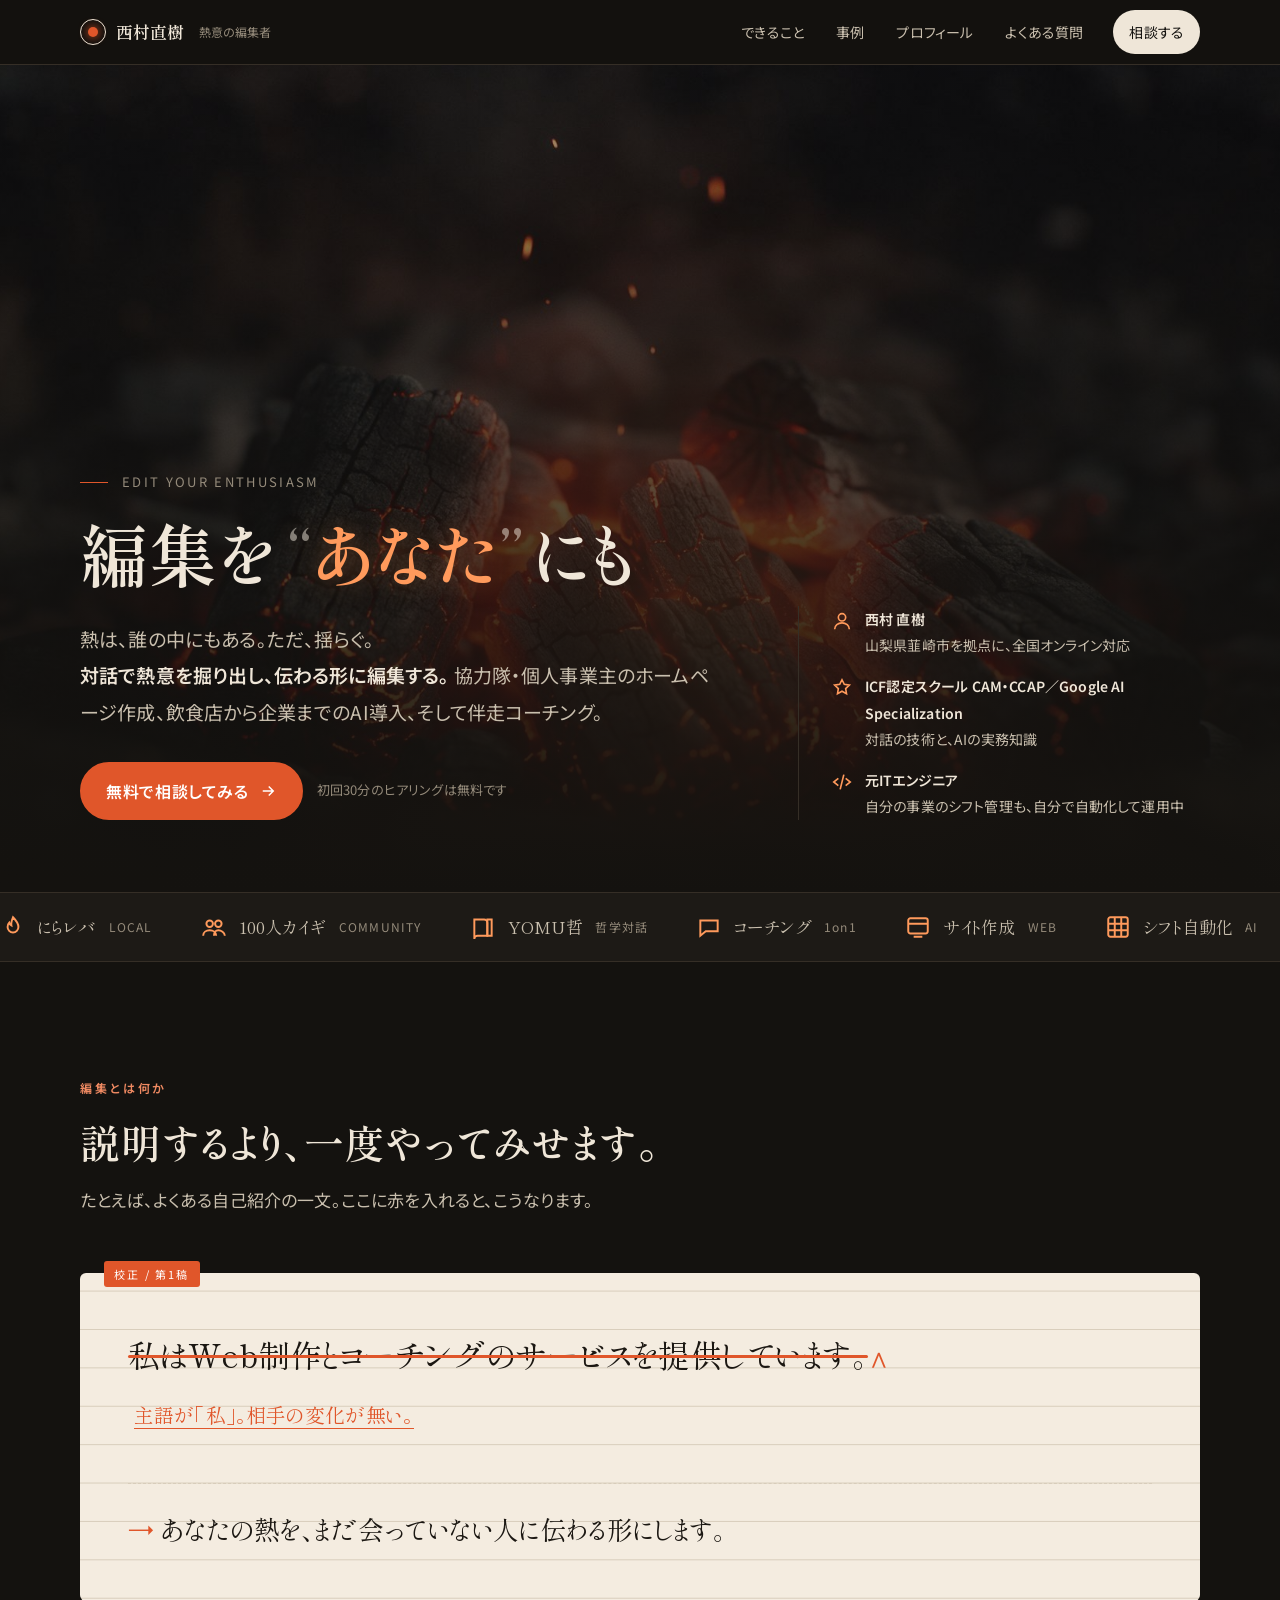
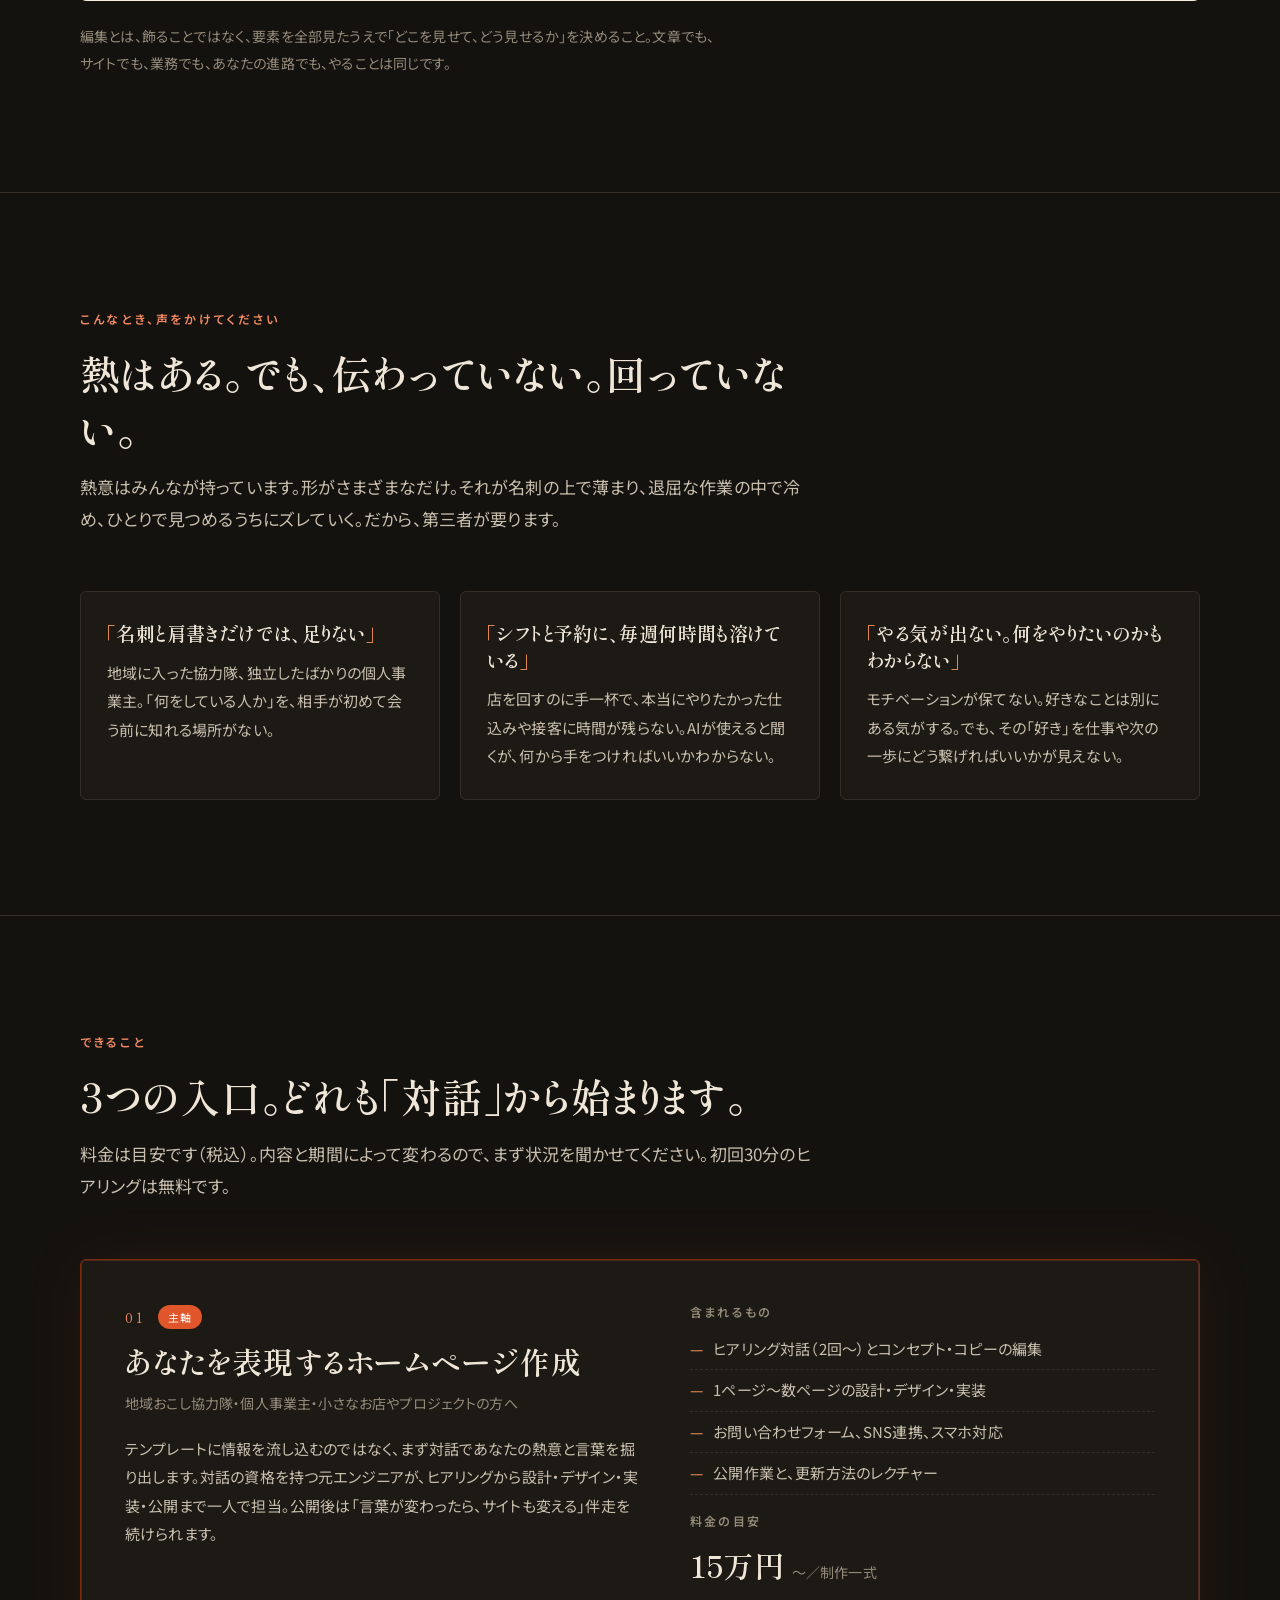
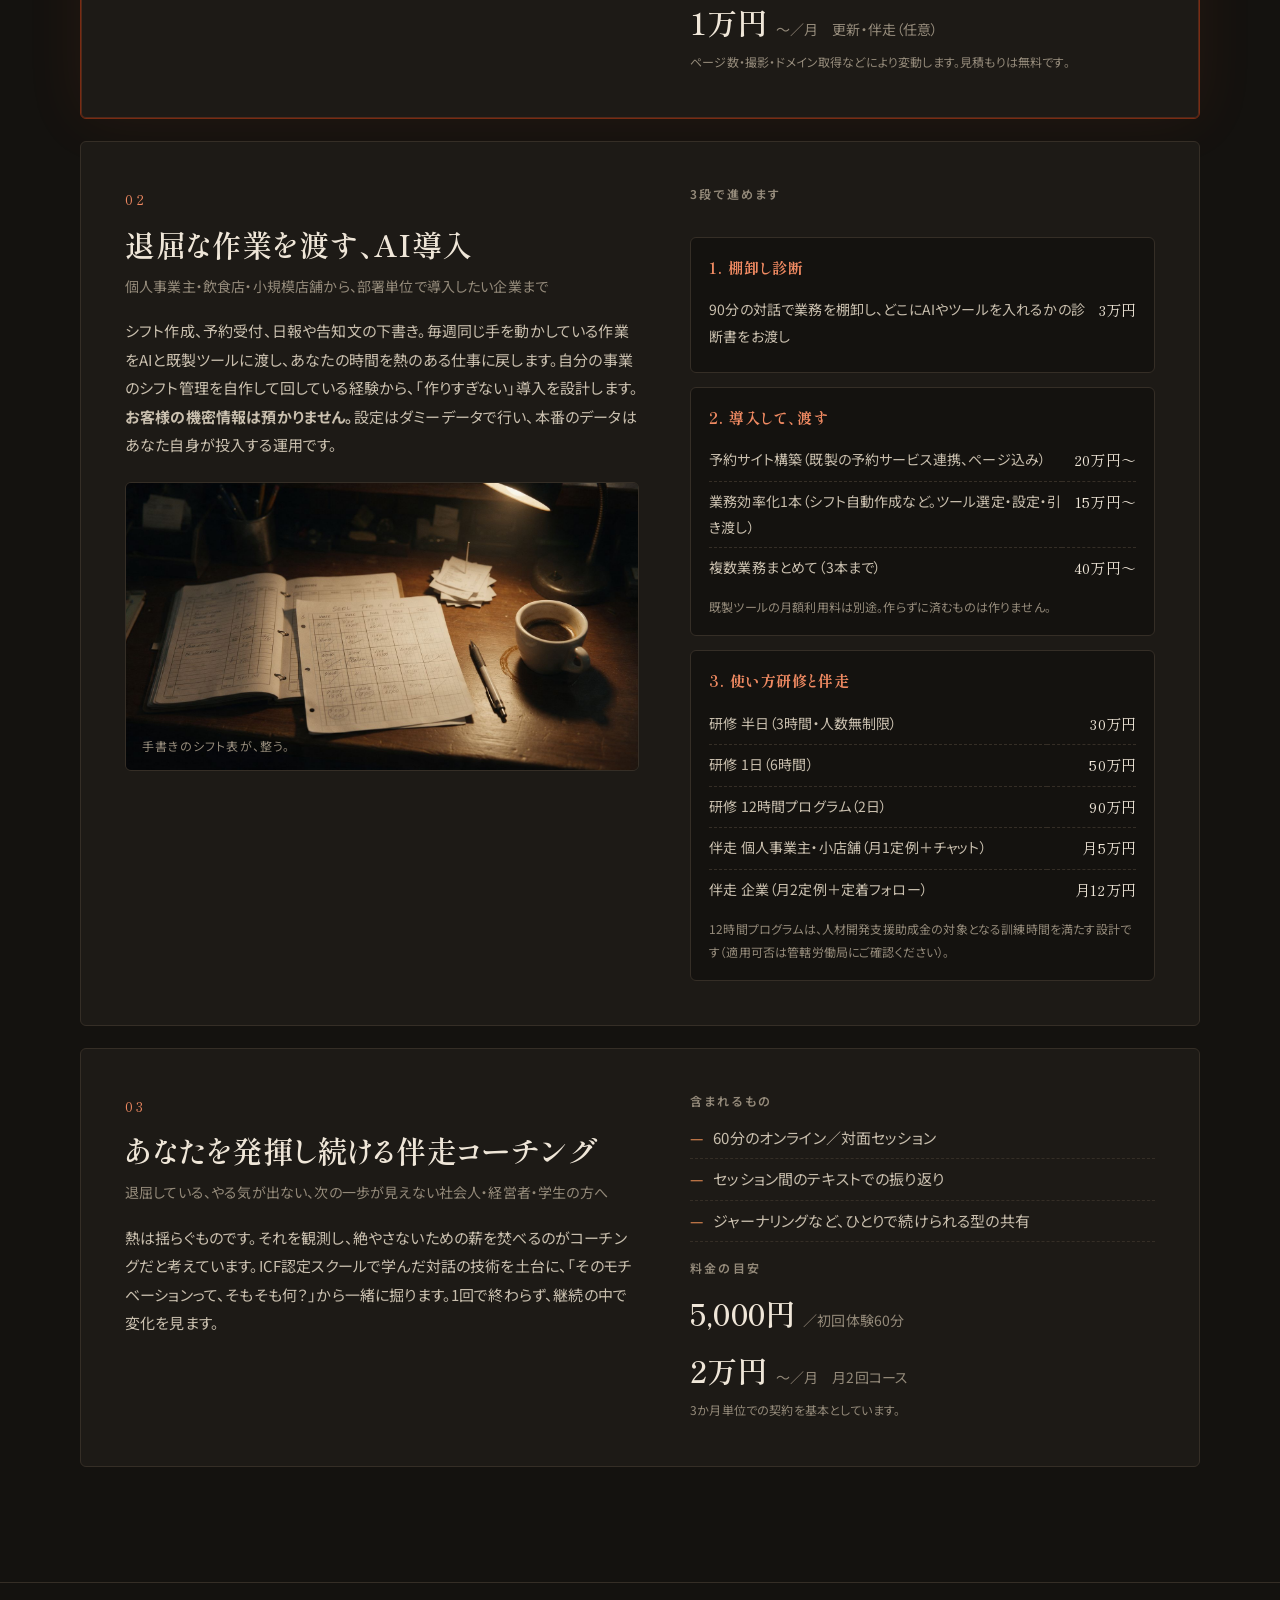
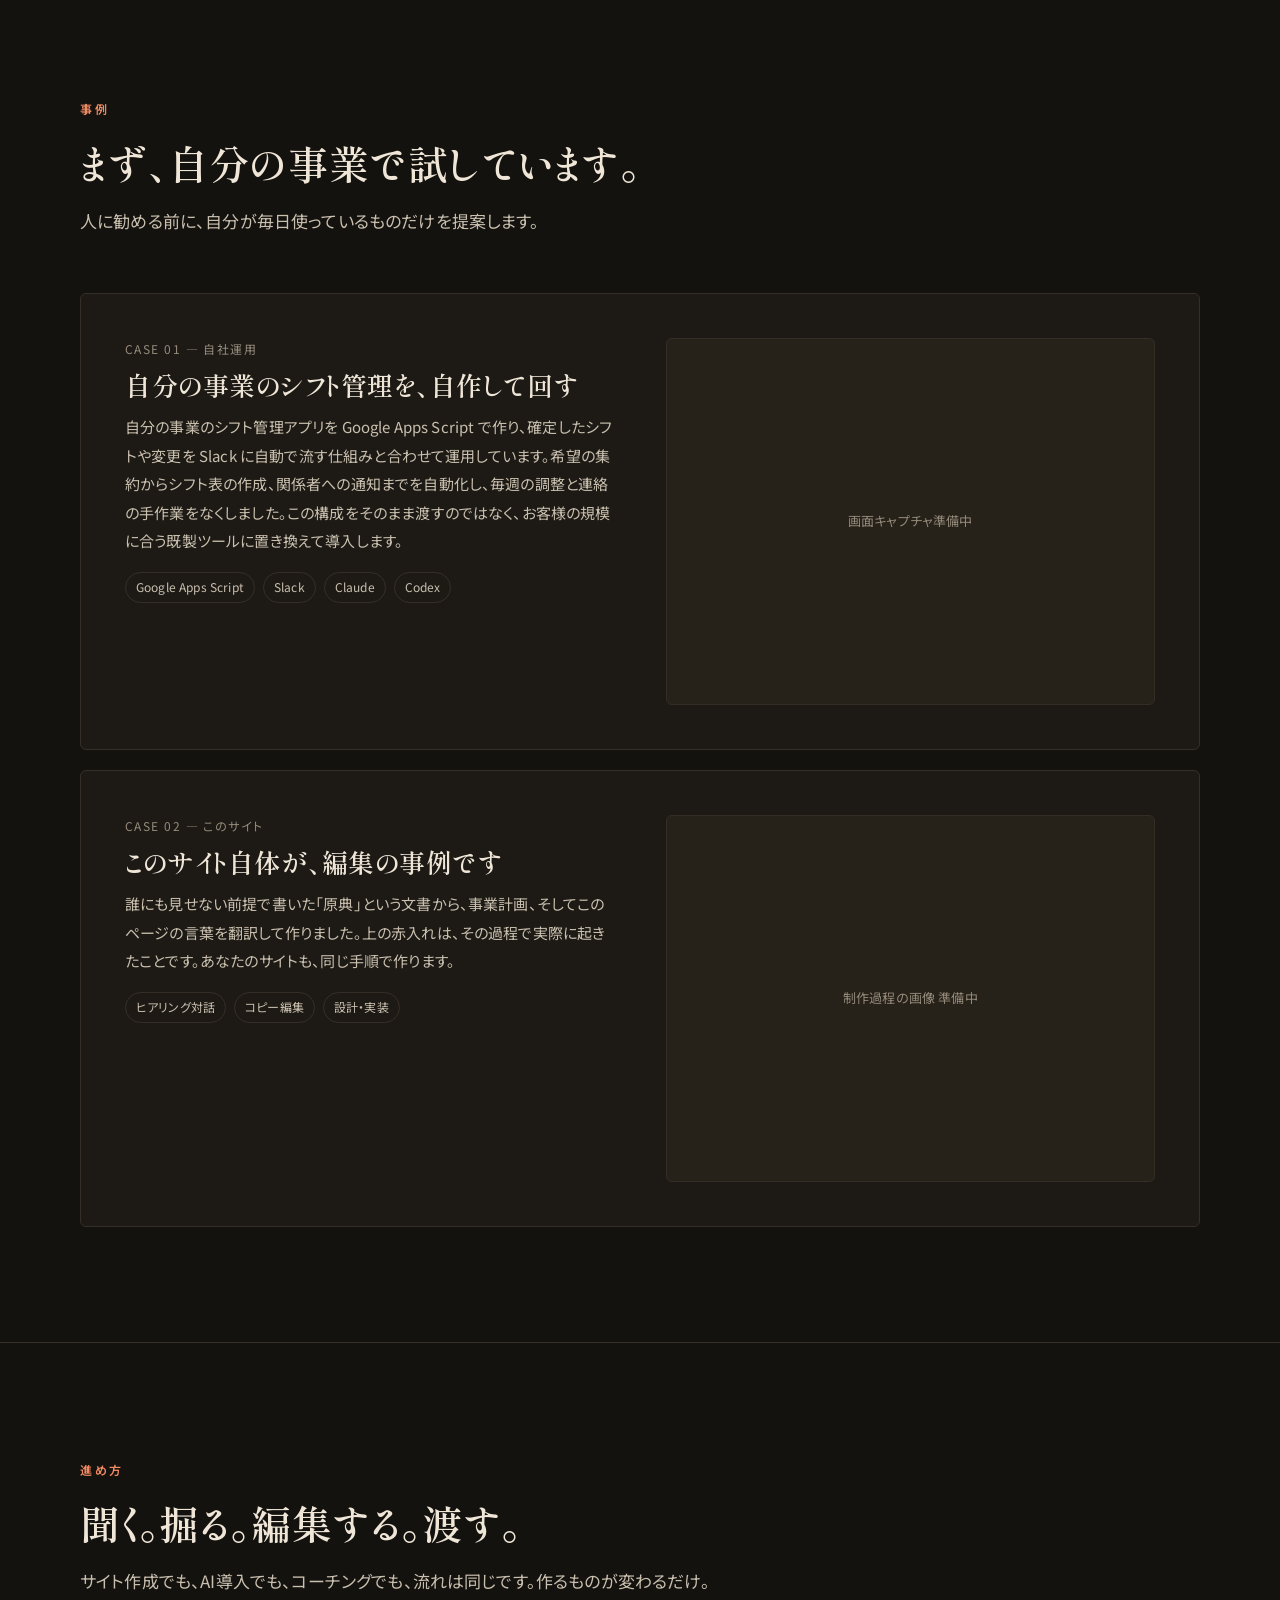
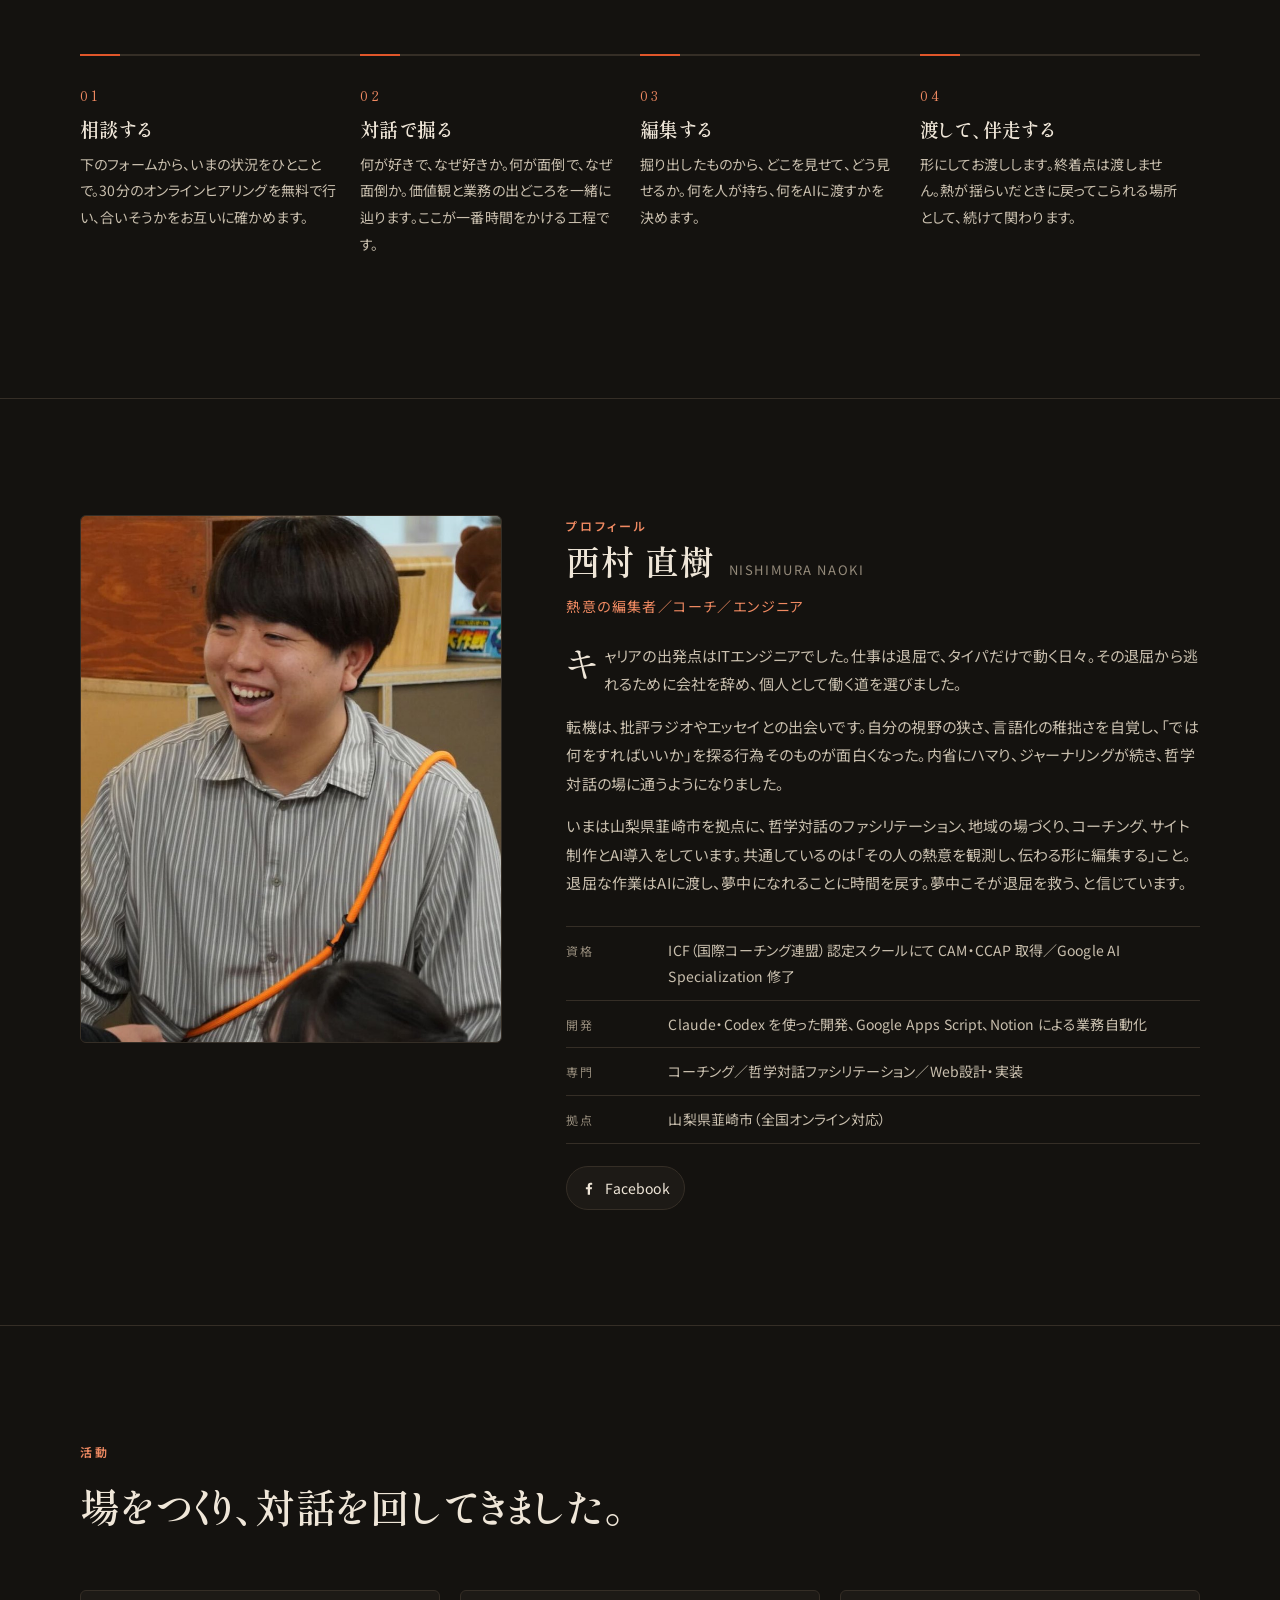
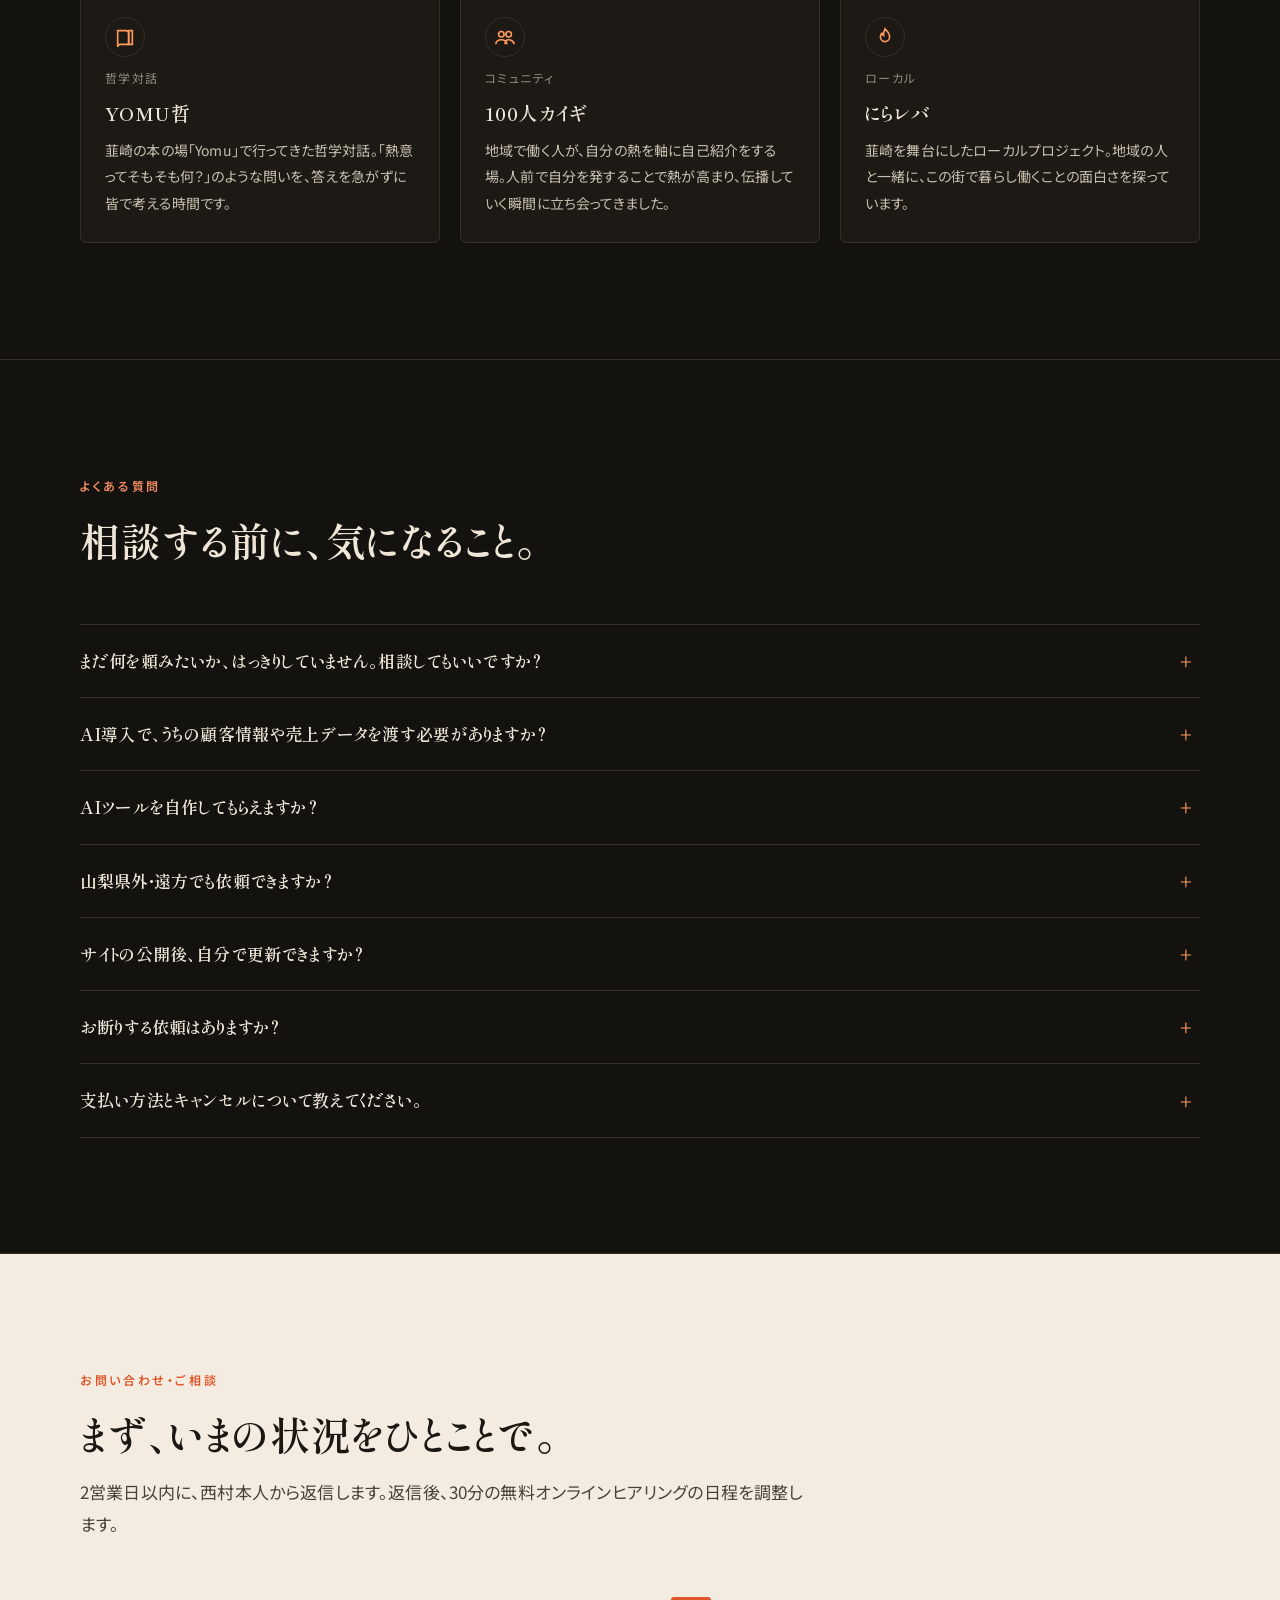
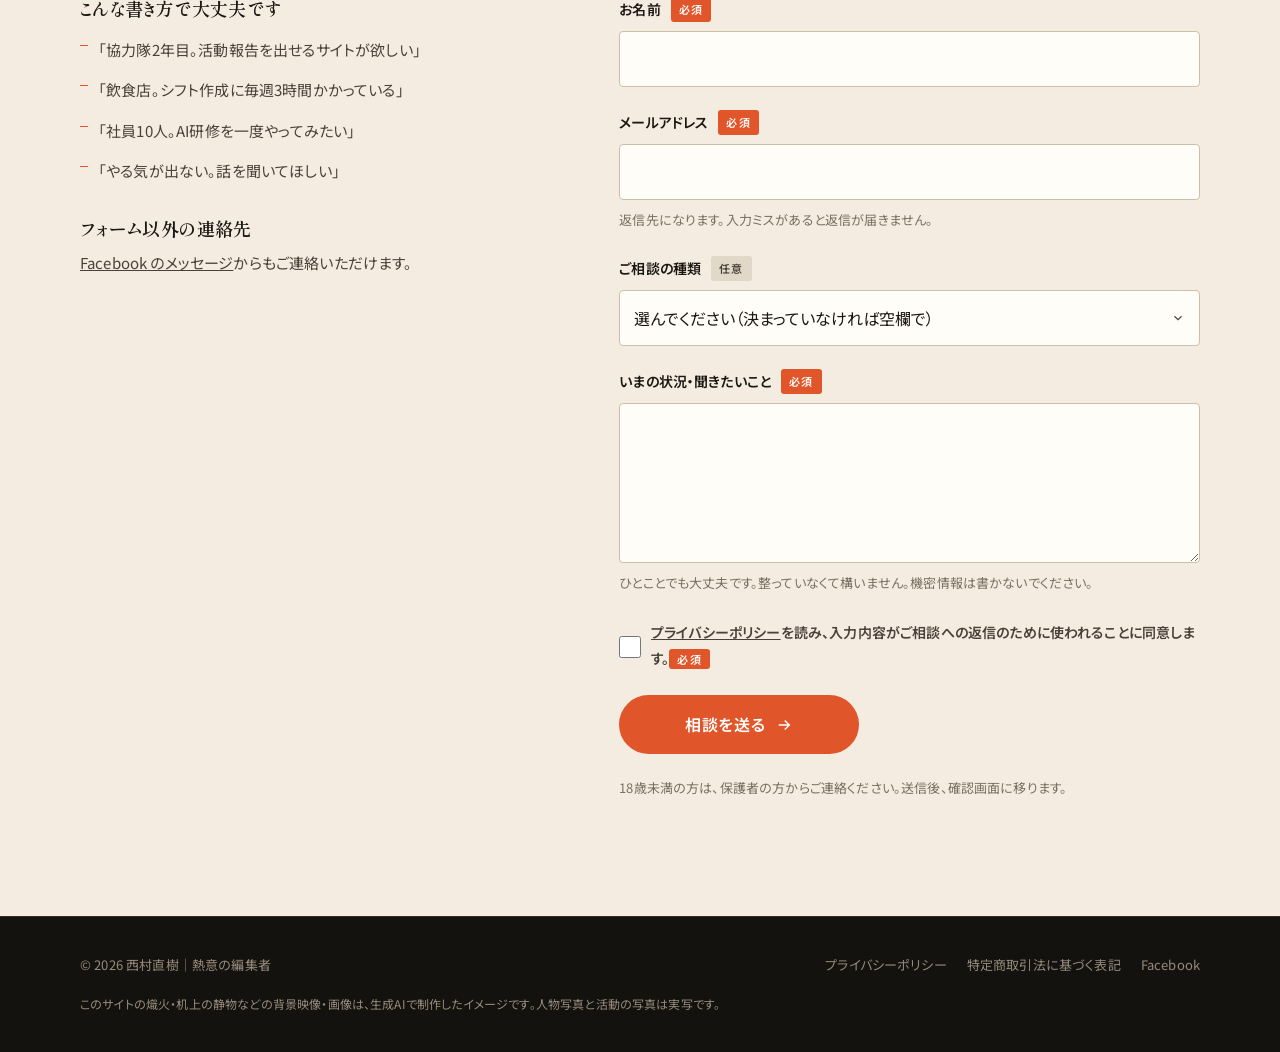
==== commit c2444f5d: "生成素材を組み込み: 熾火の静止画（ヒーロー）・業務の静物（AI導入）・プロフィール写真 - kie.ai (seedream/5-pro) で生成した2枚を JPEG に書き出して配置 - 事例01" ====
--- a/index.html
+++ b/index.html
@@ -61,6 +61,10 @@
   <section class="hero" id="top" aria-labelledby="hero-title">
     <div class="hero-media heat-layer" aria-hidden="true">
       <!-- 生成した熾火のループ動画を assets/ember.mp4 に置くと再生されます。無い間は canvas が熾火を描きます。 -->
+      <picture>
+        <source media="(max-width: 720px)" srcset="assets/ember-poster-m.jpg">
+        <img class="ember-still" src="assets/ember-poster.jpg" alt="" width="1920" height="1067" fetchpriority="high" decoding="async">
+      </picture>
       <video id="ember-video" autoplay muted loop playsinline preload="none" poster="assets/ember-poster.jpg" hidden>
         <source src="assets/ember.mp4" type="video/mp4">
       </video>
@@ -85,7 +89,7 @@
         <ul class="trust">
           <li><svg aria-hidden="true" viewBox="0 0 24 24" fill="none" stroke="currentColor" stroke-width="1.8"><circle cx="12" cy="8" r="4"/><path d="M4 21c0-4 3.6-7 8-7s8 3 8 7"/></svg><span><b>西村 直樹</b>山梨県韮崎市を拠点に、全国オンライン対応</span></li>
           <li><svg aria-hidden="true" viewBox="0 0 24 24" fill="none" stroke="currentColor" stroke-width="1.8"><path d="M12 3l2.5 5 5.5.8-4 3.9.9 5.5L12 15.6 7.1 18.2l.9-5.5-4-3.9L9.5 8z"/></svg><span><b>ICF認定スクール CAM・CCAP／Google AI Specialization</b>対話の技術と、AIの実務知識</span></li>
-          <li><svg aria-hidden="true" viewBox="0 0 24 24" fill="none" stroke="currentColor" stroke-width="1.8"><path d="M8 8l-5 4 5 4M16 8l5 4-5 4M14 4l-4 16"/></svg><span><b>元ITエンジニア</b>自分の事業のシフトと予約も、自分で自動化して運用中</span></li>
+          <li><svg aria-hidden="true" viewBox="0 0 24 24" fill="none" stroke="currentColor" stroke-width="1.8"><path d="M8 8l-5 4 5 4M16 8l5 4-5 4M14 4l-4 16"/></svg><span><b>元ITエンジニア</b>自分の事業のシフト管理も、自分で自動化して運用中</span></li>
         </ul>
       </aside>
     </div>
@@ -202,7 +206,7 @@
             <p class="service-no">02</p>
             <h3>退屈な作業を渡す、AI導入</h3>
             <p class="for">個人事業主・飲食店・小規模店舗から、部署単位で導入したい企業まで</p>
-            <p class="desc">シフト作成、予約受付、日報や告知文の下書き。毎週同じ手を動かしている作業をAIと既製ツールに渡し、あなたの時間を熱のある仕事に戻します。自分の事業のシフトと予約を自作して回している経験から、「作りすぎない」導入を設計します。<strong>お客様の機密情報は預かりません。</strong>設定はダミーデータで行い、本番のデータはあなた自身が投入する運用です。</p>
+            <p class="desc">シフト作成、予約受付、日報や告知文の下書き。毎週同じ手を動かしている作業をAIと既製ツールに渡し、あなたの時間を熱のある仕事に戻します。自分の事業のシフト管理を自作して回している経験から、「作りすぎない」導入を設計します。<strong>お客様の機密情報は預かりません。</strong>設定はダミーデータで行い、本番のデータはあなた自身が投入する運用です。</p>
             <div class="stilllife heat-layer" id="stilllife" aria-hidden="true">
               <!-- 生成した「業務の静物」を assets/stilllife.jpg に置くと表示されます。無い間は表が整列するアニメーションを表示。 -->
               <img src="assets/stilllife.jpg" alt="" width="1600" height="900" loading="lazy" onerror="this.remove()">
@@ -280,13 +284,13 @@
       <div class="case reveal">
         <div>
           <p class="meta">CASE 01 — 自社運用</p>
-          <h3>自分の事業のシフトと予約を、自作して回す</h3>
-          <p>自分の活動のシフト管理と予約受付を、Notion と Google Apps Script で組んで運用しています。希望の集約、枠の自動生成、確定の通知までを自動化し、毎週の調整作業をほぼゼロにしました。この構成をそのまま渡すのではなく、お客様の規模に合う既製ツールに置き換えて導入します。</p>
-          <div class="stack"><span>Notion</span><span>Google Apps Script</span><span>Claude</span><span>Codex</span></div>
+          <h3>自分の事業のシフト管理を、自作して回す</h3>
+          <p>自分の事業のシフト管理アプリを Google Apps Script で作り、確定したシフトや変更を Slack に自動で流す仕組みと合わせて運用しています。希望の集約からシフト表の作成、関係者への通知までを自動化し、毎週の調整と連絡の手作業をなくしました。この構成をそのまま渡すのではなく、お客様の規模に合う既製ツールに置き換えて導入します。</p>
+          <div class="stack"><span>Google Apps Script</span><span>Slack</span><span>Claude</span><span>Codex</span></div>
         </div>
         <div class="case-figure">
           <!-- 実際の画面のスクリーンショットを assets/case-01.png に置くと表示されます -->
-          <img src="assets/case-01.png" alt="自作したシフト・予約管理の画面" width="1200" height="900" loading="lazy" onerror="this.parentNode.textContent='画面キャプチャ準備中'">
+          <img src="assets/case-01.png" alt="自作したシフト管理アプリと Slack 通知の画面" width="1200" height="900" loading="lazy" onerror="this.parentNode.textContent='画面キャプチャ準備中'">
         </div>
       </div>
       <div class="case reveal" style="margin-top:20px">
--- a/style.css
+++ b/style.css
@@ -90,7 +90,8 @@
 /* ---------- hero ---------- */
 .hero { position: relative; overflow: hidden; min-height: 92svh; display: grid; align-items: end; padding: clamp(56px, 9vw, 110px) 0 clamp(40px, 6vw, 72px); border-bottom: 1px solid var(--line); }
 .hero-media { position: absolute; inset: 0; z-index: 0; pointer-events: none; }
-.hero-media video, .hero-media canvas { position: absolute; inset: 0; width: 100%; height: 100%; object-fit: cover; }
+.hero-media video, .hero-media canvas, .hero-media .ember-still { position: absolute; inset: 0; width: 100%; height: 100%; object-fit: cover; object-position: center 72%; }
+.hero-media video:not([hidden]) ~ picture { display: none; }
 .hero-media::after { content: ""; position: absolute; inset: 0; background: linear-gradient(to top, var(--coal) 0%, rgba(20,18,15,.72) 45%, rgba(20,18,15,.35) 100%); }
 .ember-glow { position: absolute; left: 55%; bottom: -20%; width: 70vmax; height: 70vmax; border-radius: 50%; transform: translateX(-50%); pointer-events: none;
   background: radial-gradient(circle, rgba(255,140,70,.35) 0%, rgba(224,86,42,.18) 25%, rgba(122,43,18,.08) 45%, transparent 65%); filter: blur(10px);
@@ -207,6 +208,7 @@
 /* 業務の静物: 手書きの表が整列する */
 .stilllife { position: relative; aspect-ratio: 16 / 9; border-radius: var(--radius); overflow: hidden; background: var(--coal-3); border: 1px solid var(--line); margin-top: 22px; }
 .stilllife img, .stilllife video { width: 100%; height: 100%; object-fit: cover; }
+.stilllife img ~ .grid-anim { display: none; }
 .stilllife .grid-anim { position: absolute; inset: 0; display: grid; grid-template-columns: repeat(7, 1fr); grid-template-rows: repeat(5, 1fr); gap: 6px; padding: 18px; }
 .stilllife .grid-anim i { display: block; background: rgba(239,230,216,.12); border: 1px solid rgba(239,230,216,.25); border-radius: 3px; transform: translate(var(--dx), var(--dy)) rotate(var(--r)); transition: transform 1.2s var(--ease), background .8s; }
 .stilllife.in .grid-anim i { transform: none; background: rgba(240,138,98,.18); border-color: rgba(240,138,98,.5); }
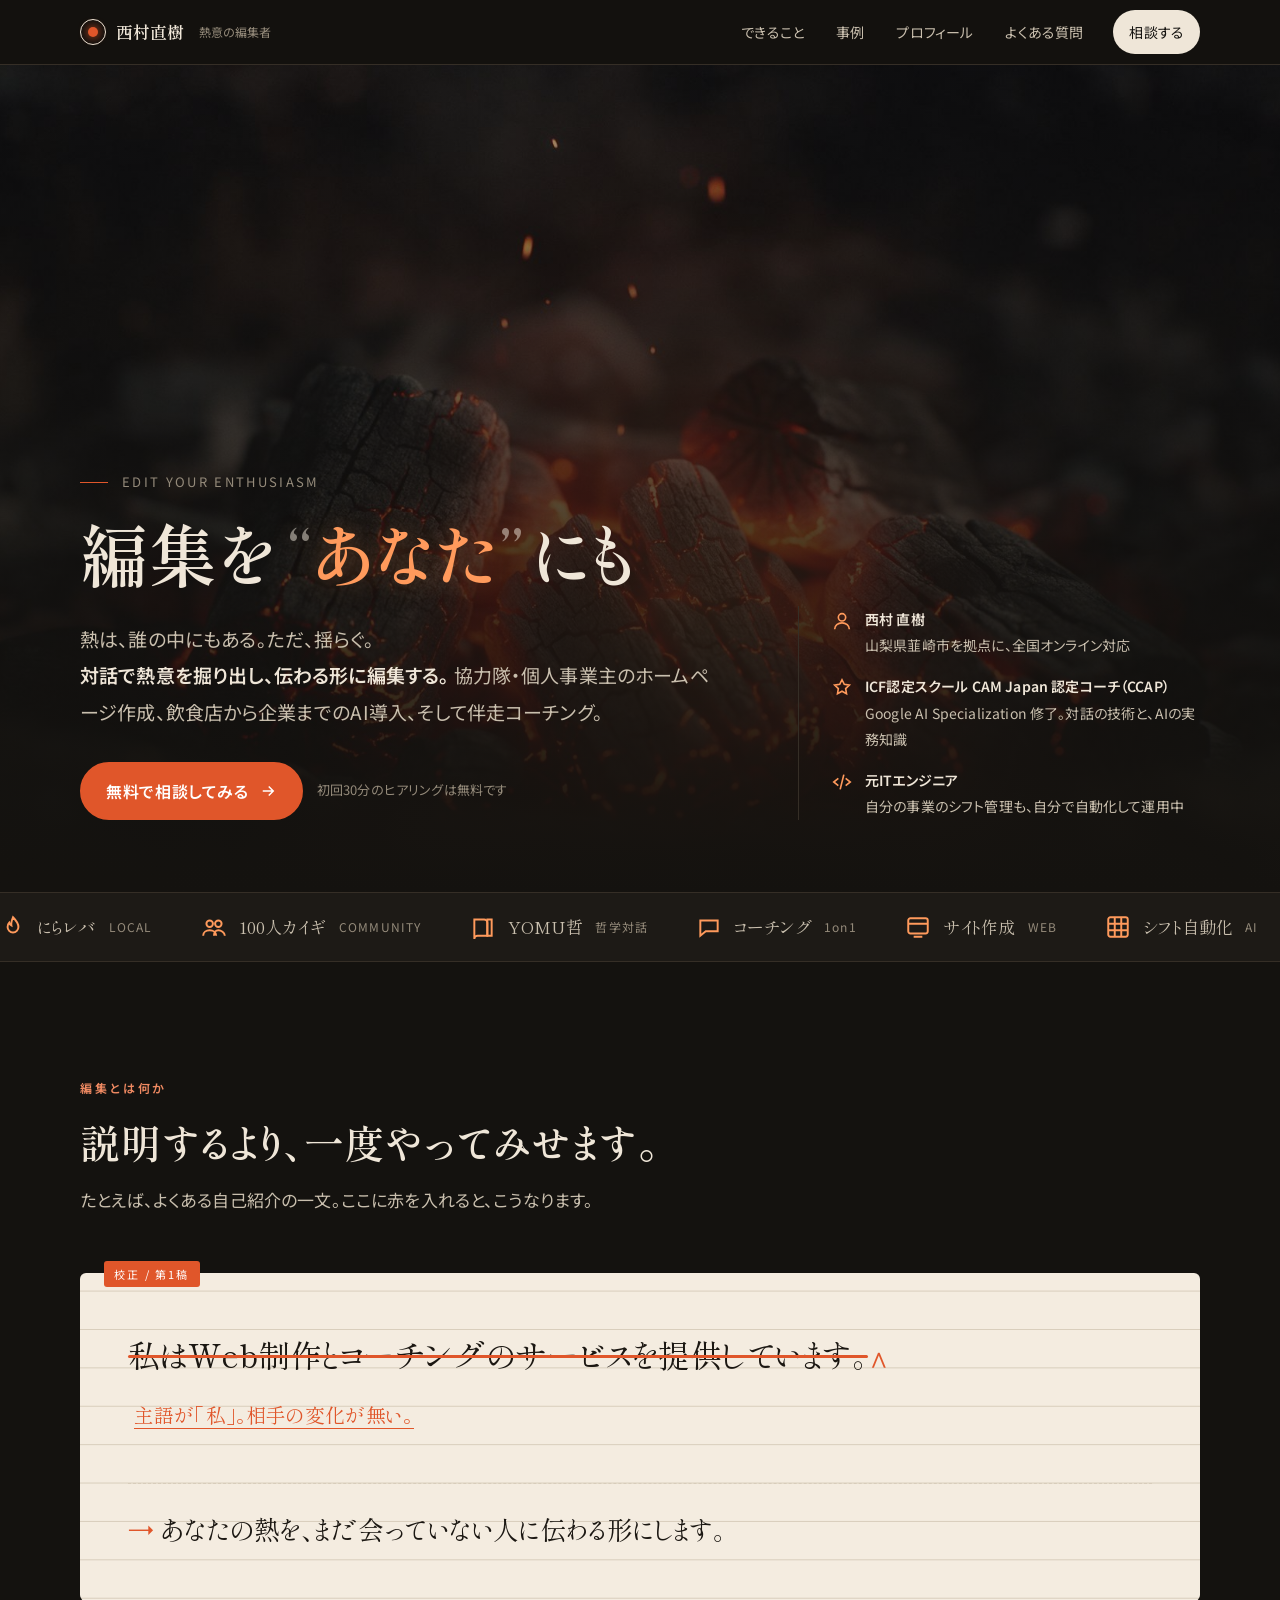
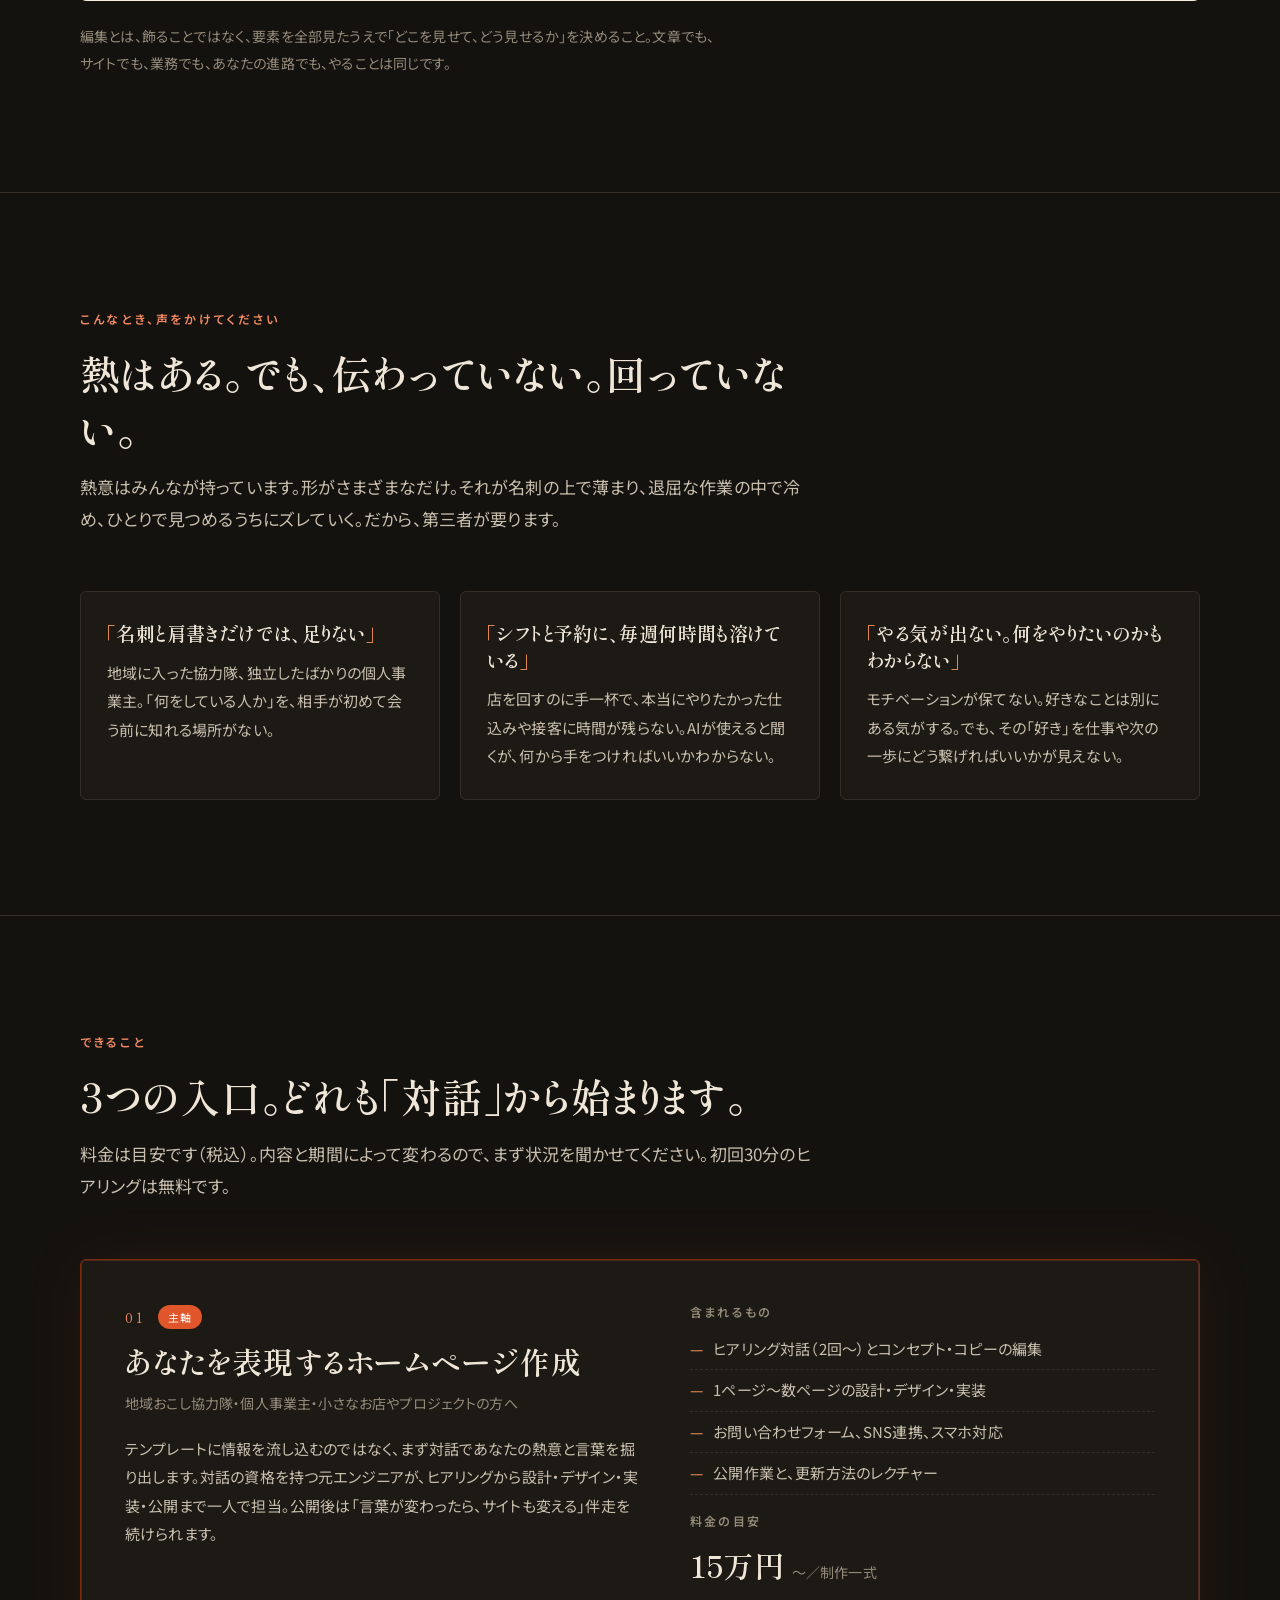
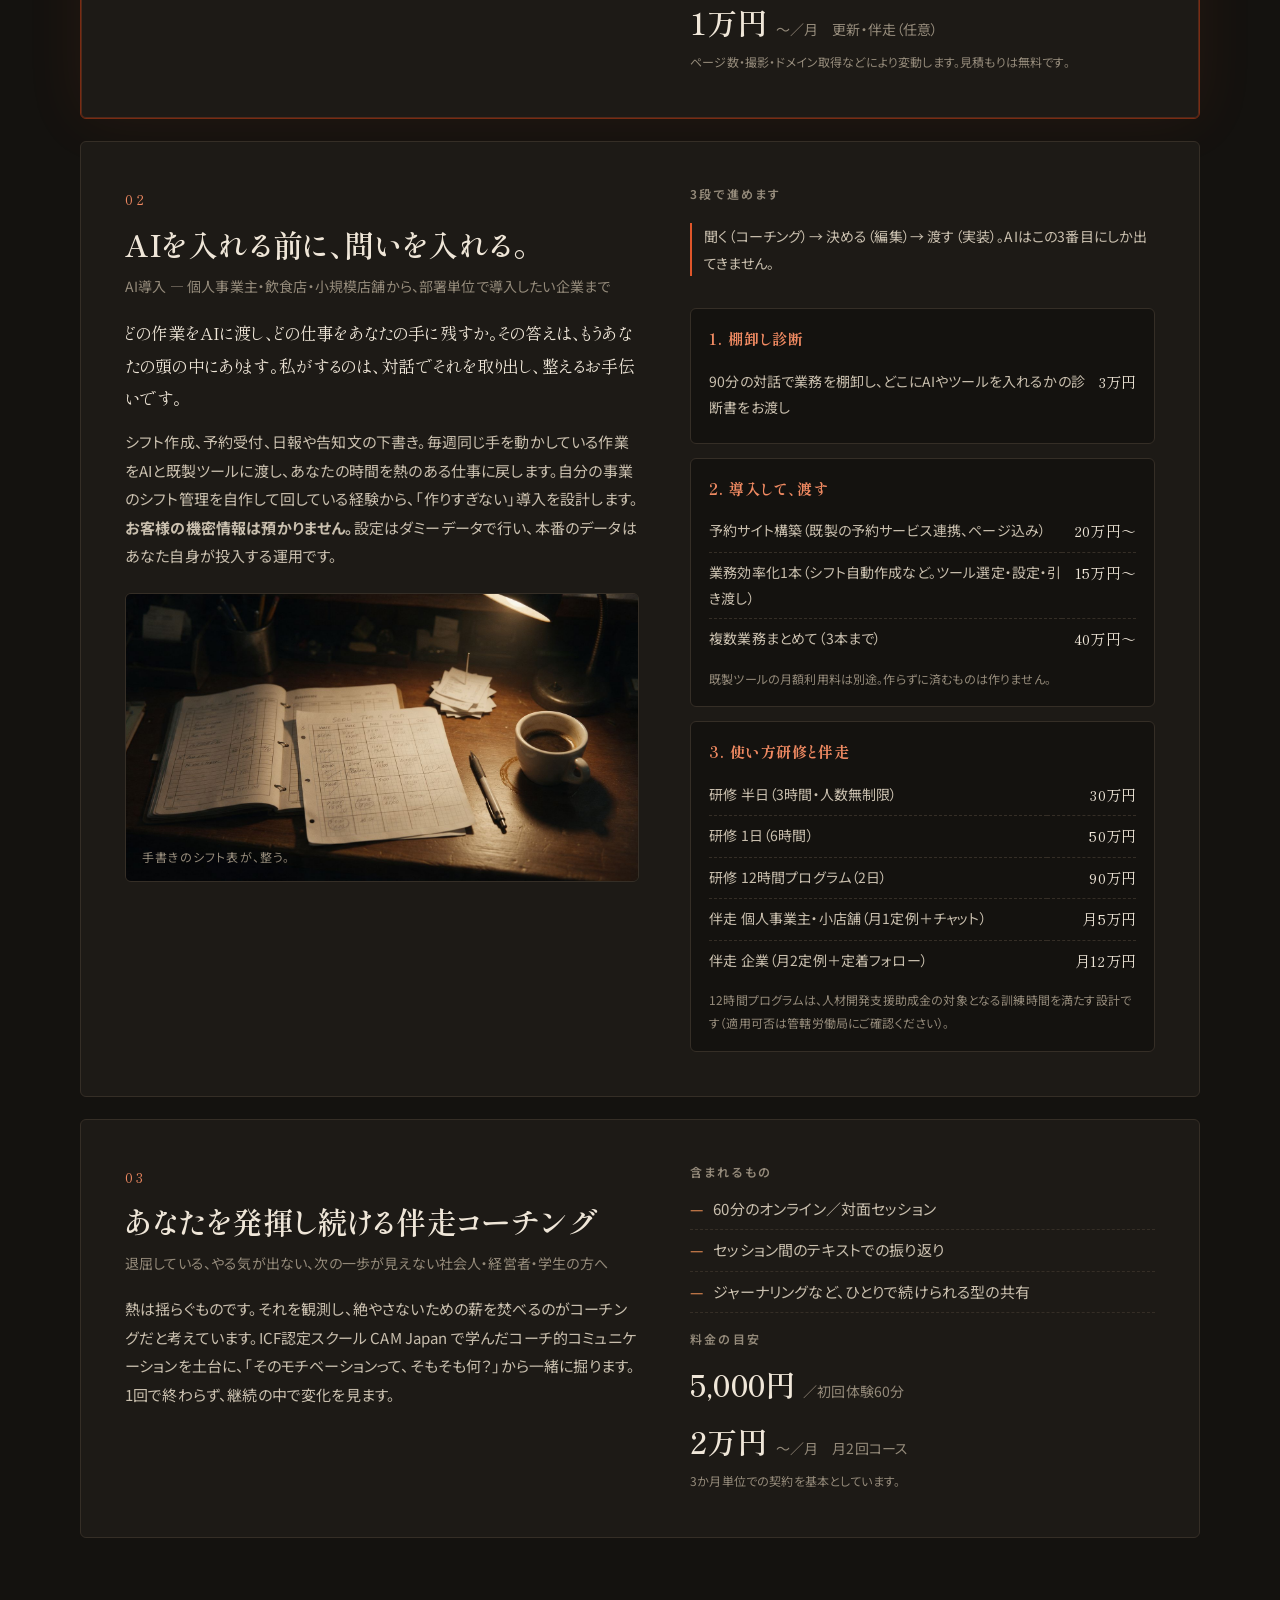
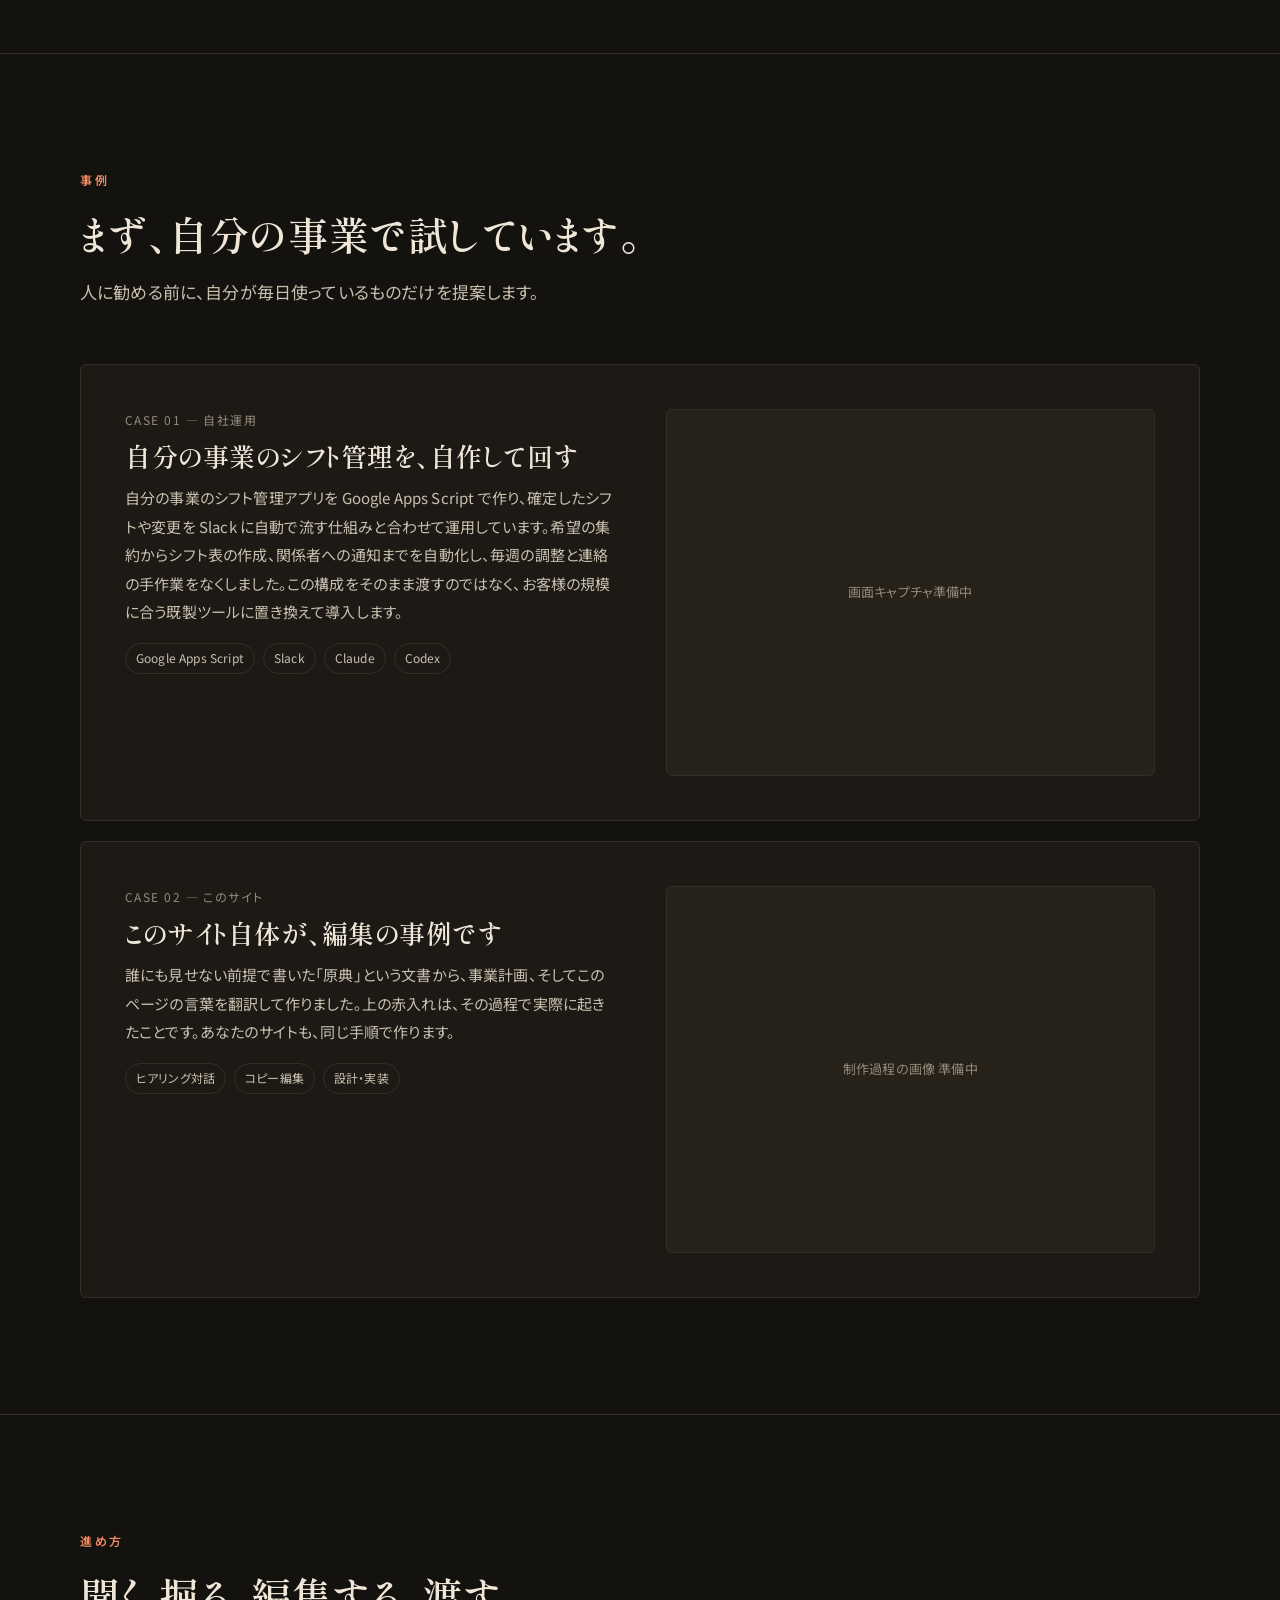
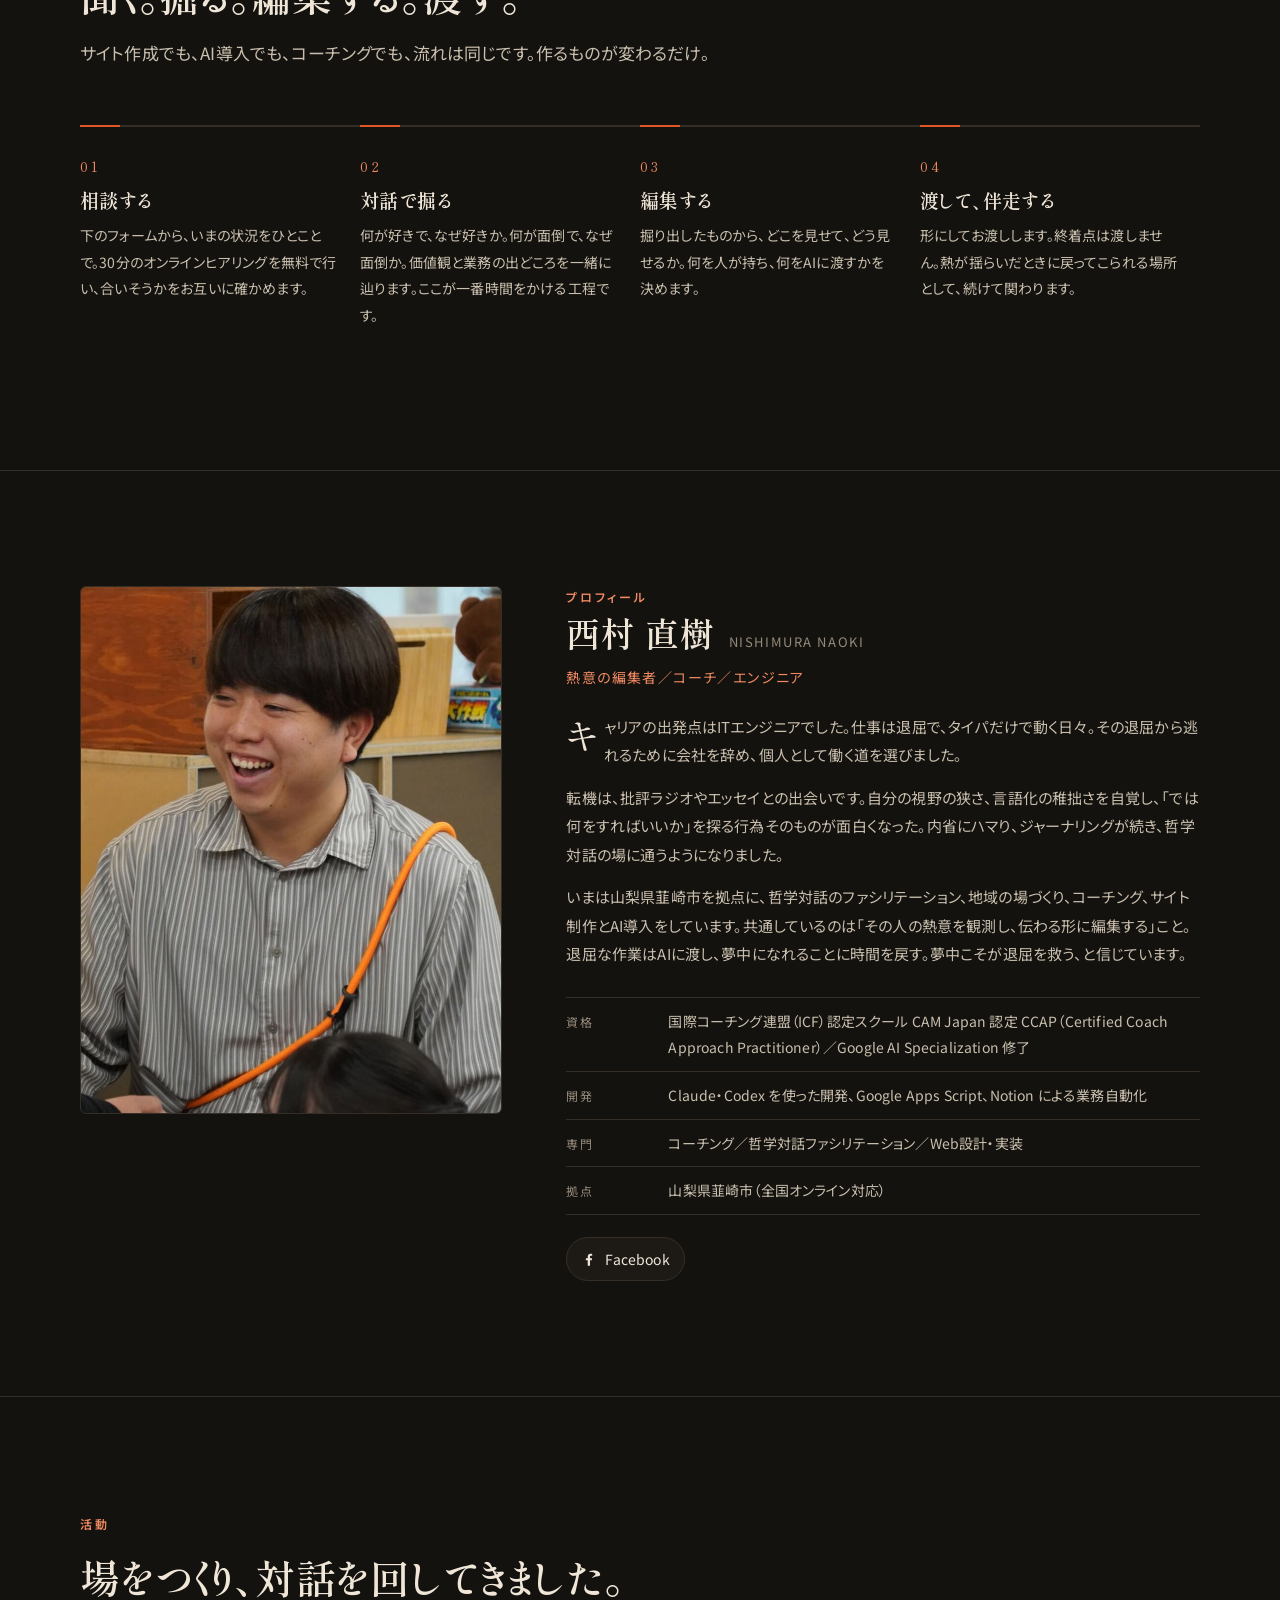
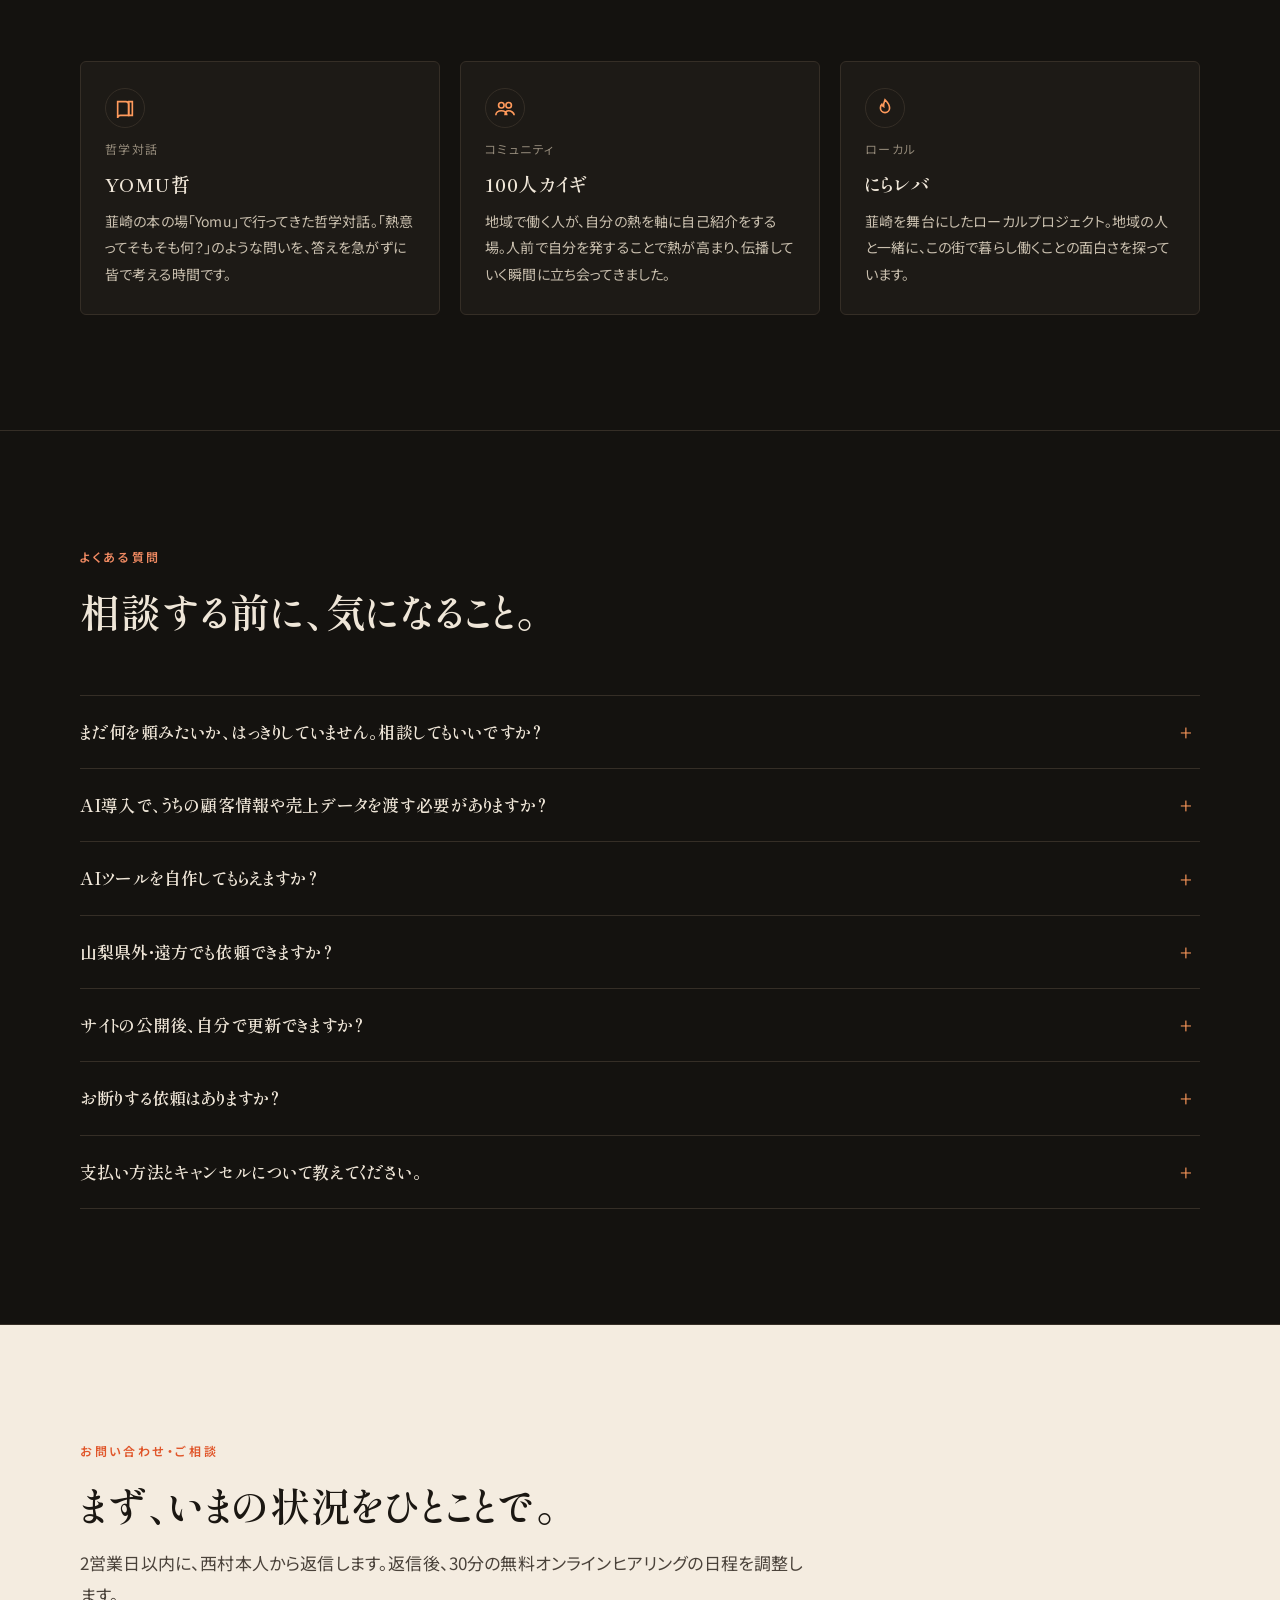
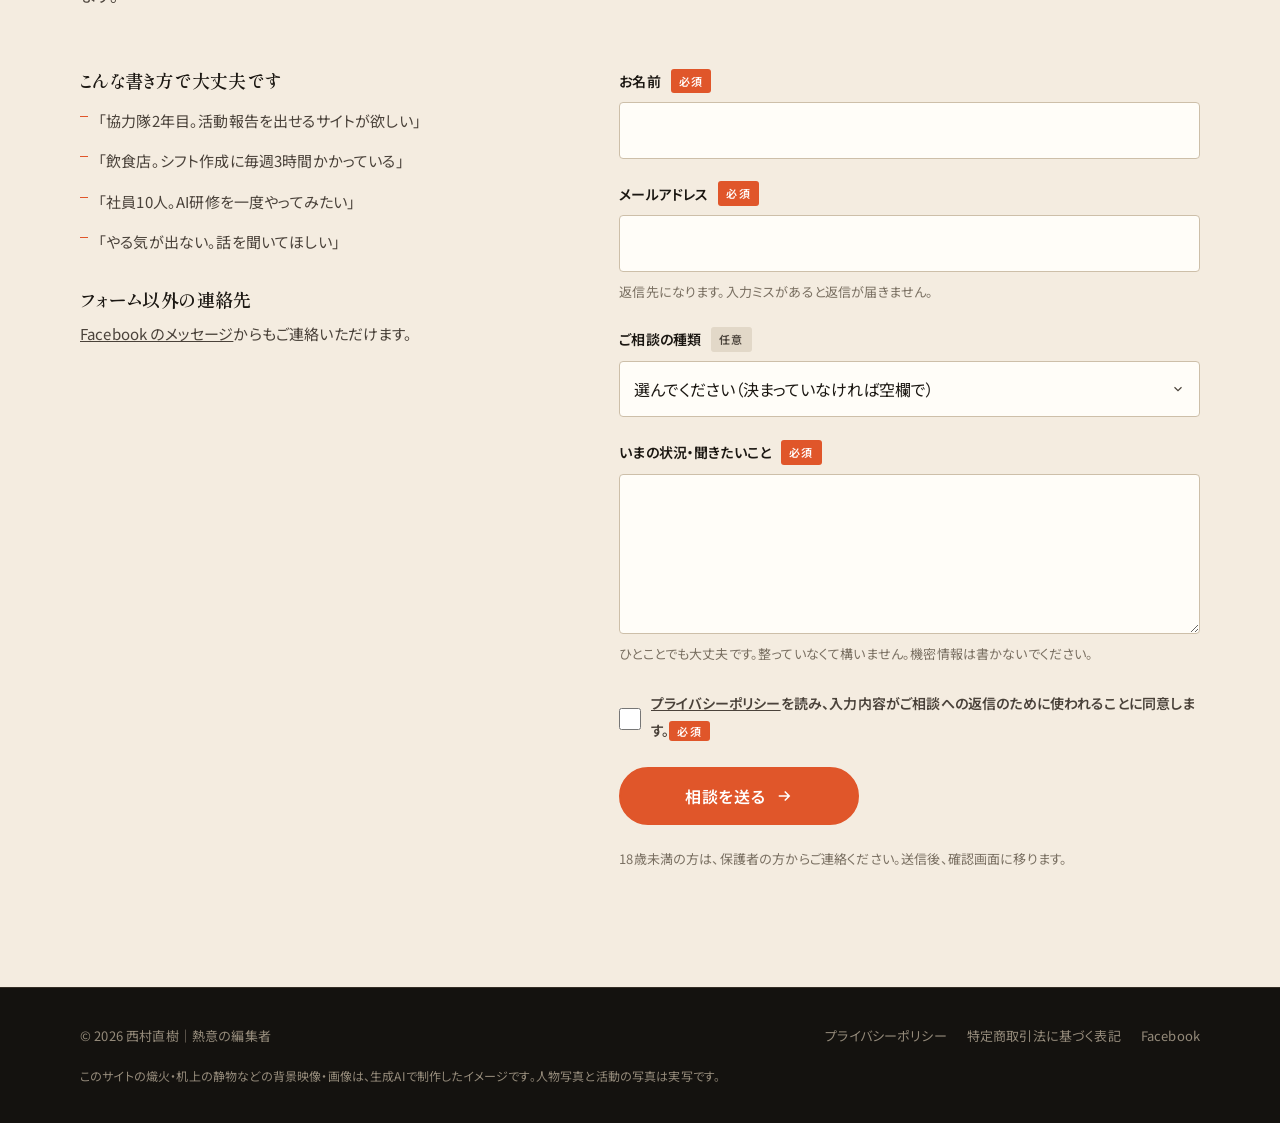
==== commit bc2b8093: "AI導入のコピー（問いを入れる／答えはあなたの中に／聞く→決める→渡す）と資格表記を CAM Japan 認定 CCAP に修正 Co-Authored-By: Claude Fable 5.1 <n" ====
--- a/index.html
+++ b/index.html
@@ -31,7 +31,7 @@
   "url": "https://example.com/",
   "makesOffer": [
     { "@type": "Offer", "itemOffered": { "@type": "Service", "name": "あなたを表現するホームページ作成" } },
-    { "@type": "Offer", "itemOffered": { "@type": "Service", "name": "退屈な作業を渡すAI導入" } },
+    { "@type": "Offer", "itemOffered": { "@type": "Service", "name": "AI導入（問いから始める業務の編集）" } },
     { "@type": "Offer", "itemOffered": { "@type": "Service", "name": "伴走コーチング" } }
   ]
 }
@@ -88,7 +88,7 @@
       <aside class="hero-side" aria-label="信頼の根拠">
         <ul class="trust">
           <li><svg aria-hidden="true" viewBox="0 0 24 24" fill="none" stroke="currentColor" stroke-width="1.8"><circle cx="12" cy="8" r="4"/><path d="M4 21c0-4 3.6-7 8-7s8 3 8 7"/></svg><span><b>西村 直樹</b>山梨県韮崎市を拠点に、全国オンライン対応</span></li>
-          <li><svg aria-hidden="true" viewBox="0 0 24 24" fill="none" stroke="currentColor" stroke-width="1.8"><path d="M12 3l2.5 5 5.5.8-4 3.9.9 5.5L12 15.6 7.1 18.2l.9-5.5-4-3.9L9.5 8z"/></svg><span><b>ICF認定スクール CAM・CCAP／Google AI Specialization</b>対話の技術と、AIの実務知識</span></li>
+          <li><svg aria-hidden="true" viewBox="0 0 24 24" fill="none" stroke="currentColor" stroke-width="1.8"><path d="M12 3l2.5 5 5.5.8-4 3.9.9 5.5L12 15.6 7.1 18.2l.9-5.5-4-3.9L9.5 8z"/></svg><span><b>ICF認定スクール CAM Japan 認定コーチ（CCAP）</b>Google AI Specialization 修了。対話の技術と、AIの実務知識</span></li>
           <li><svg aria-hidden="true" viewBox="0 0 24 24" fill="none" stroke="currentColor" stroke-width="1.8"><path d="M8 8l-5 4 5 4M16 8l5 4-5 4M14 4l-4 16"/></svg><span><b>元ITエンジニア</b>自分の事業のシフト管理も、自分で自動化して運用中</span></li>
         </ul>
       </aside>
@@ -204,8 +204,9 @@
         <article class="service reveal" id="service-ai">
           <div>
             <p class="service-no">02</p>
-            <h3>退屈な作業を渡す、AI導入</h3>
-            <p class="for">個人事業主・飲食店・小規模店舗から、部署単位で導入したい企業まで</p>
+            <h3>AIを入れる前に、問いを入れる。</h3>
+            <p class="for">AI導入 — 個人事業主・飲食店・小規模店舗から、部署単位で導入したい企業まで</p>
+            <p class="desc lead-copy">どの作業をAIに渡し、どの仕事をあなたの手に残すか。その答えは、もうあなたの頭の中にあります。私がするのは、対話でそれを取り出し、整えるお手伝いです。</p>
             <p class="desc">シフト作成、予約受付、日報や告知文の下書き。毎週同じ手を動かしている作業をAIと既製ツールに渡し、あなたの時間を熱のある仕事に戻します。自分の事業のシフト管理を自作して回している経験から、「作りすぎない」導入を設計します。<strong>お客様の機密情報は預かりません。</strong>設定はダミーデータで行い、本番のデータはあなた自身が投入する運用です。</p>
             <div class="stilllife heat-layer" id="stilllife" aria-hidden="true">
               <!-- 生成した「業務の静物」を assets/stilllife.jpg に置くと表示されます。無い間は表が整列するアニメーションを表示。 -->
@@ -216,6 +217,7 @@
           </div>
           <div class="service-side">
             <h4>3段で進めます</h4>
+            <p class="method">聞く（コーチング）→ 決める（編集）→ 渡す（実装）。AIはこの3番目にしか出てきません。</p>
             <div class="tiers">
               <div class="tier">
                 <h5>1. 棚卸し診断</h5>
@@ -250,7 +252,7 @@
             <p class="service-no">03</p>
             <h3>あなたを発揮し続ける伴走コーチング</h3>
             <p class="for">退屈している、やる気が出ない、次の一歩が見えない社会人・経営者・学生の方へ</p>
-            <p class="desc">熱は揺らぐものです。それを観測し、絶やさないための薪を焚べるのがコーチングだと考えています。ICF認定スクールで学んだ対話の技術を土台に、「そのモチベーションって、そもそも何？」から一緒に掘ります。1回で終わらず、継続の中で変化を見ます。</p>
+            <p class="desc">熱は揺らぐものです。それを観測し、絶やさないための薪を焚べるのがコーチングだと考えています。ICF認定スクール CAM Japan で学んだコーチ的コミュニケーションを土台に、「そのモチベーションって、そもそも何？」から一緒に掘ります。1回で終わらず、継続の中で変化を見ます。</p>
           </div>
           <div class="service-side">
             <div>
@@ -344,7 +346,7 @@
             <p>いまは山梨県韮崎市を拠点に、哲学対話のファシリテーション、地域の場づくり、コーチング、サイト制作とAI導入をしています。共通しているのは「その人の熱意を観測し、伝わる形に編集する」こと。退屈な作業はAIに渡し、夢中になれることに時間を戻す。夢中こそが退屈を救う、と信じています。</p>
           </div>
           <dl class="creds">
-            <div><dt>資格</dt><dd>ICF（国際コーチング連盟）認定スクールにて CAM・CCAP 取得／Google AI Specialization 修了</dd></div>
+            <div><dt>資格</dt><dd>国際コーチング連盟（ICF）認定スクール CAM Japan 認定 CCAP（Certified Coach Approach Practitioner）／Google AI Specialization 修了</dd></div>
             <div><dt>開発</dt><dd>Claude・Codex を使った開発、Google Apps Script、Notion による業務自動化</dd></div>
             <div><dt>専門</dt><dd>コーチング／哲学対話ファシリテーション／Web設計・実装</dd></div>
             <div><dt>拠点</dt><dd>山梨県韮崎市（全国オンライン対応）</dd></div>
--- a/style.css
+++ b/style.css
@@ -196,6 +196,8 @@
 .price-note { font-size: 12px; color: var(--paper-3); }
 
 /* AI導入: 3段の価格表 */
+.service .lead-copy { color: var(--paper); font-family: var(--font-serif); font-size: 17px; line-height: 1.9; margin-bottom: 14px; }
+.service-side .method { font-size: 14px; color: var(--paper-2); margin: -6px 0 6px; padding-left: 12px; border-left: 2px solid var(--ember); }
 .tiers { display: grid; gap: 14px; margin-top: 8px; }
 .tier { border: 1px solid var(--line); border-radius: var(--radius); padding: 16px 18px; background: var(--coal); }
 .tier h5 { font-family: var(--font-serif); font-size: 15px; margin: 0 0 8px; color: var(--ember-text); letter-spacing: .06em; }
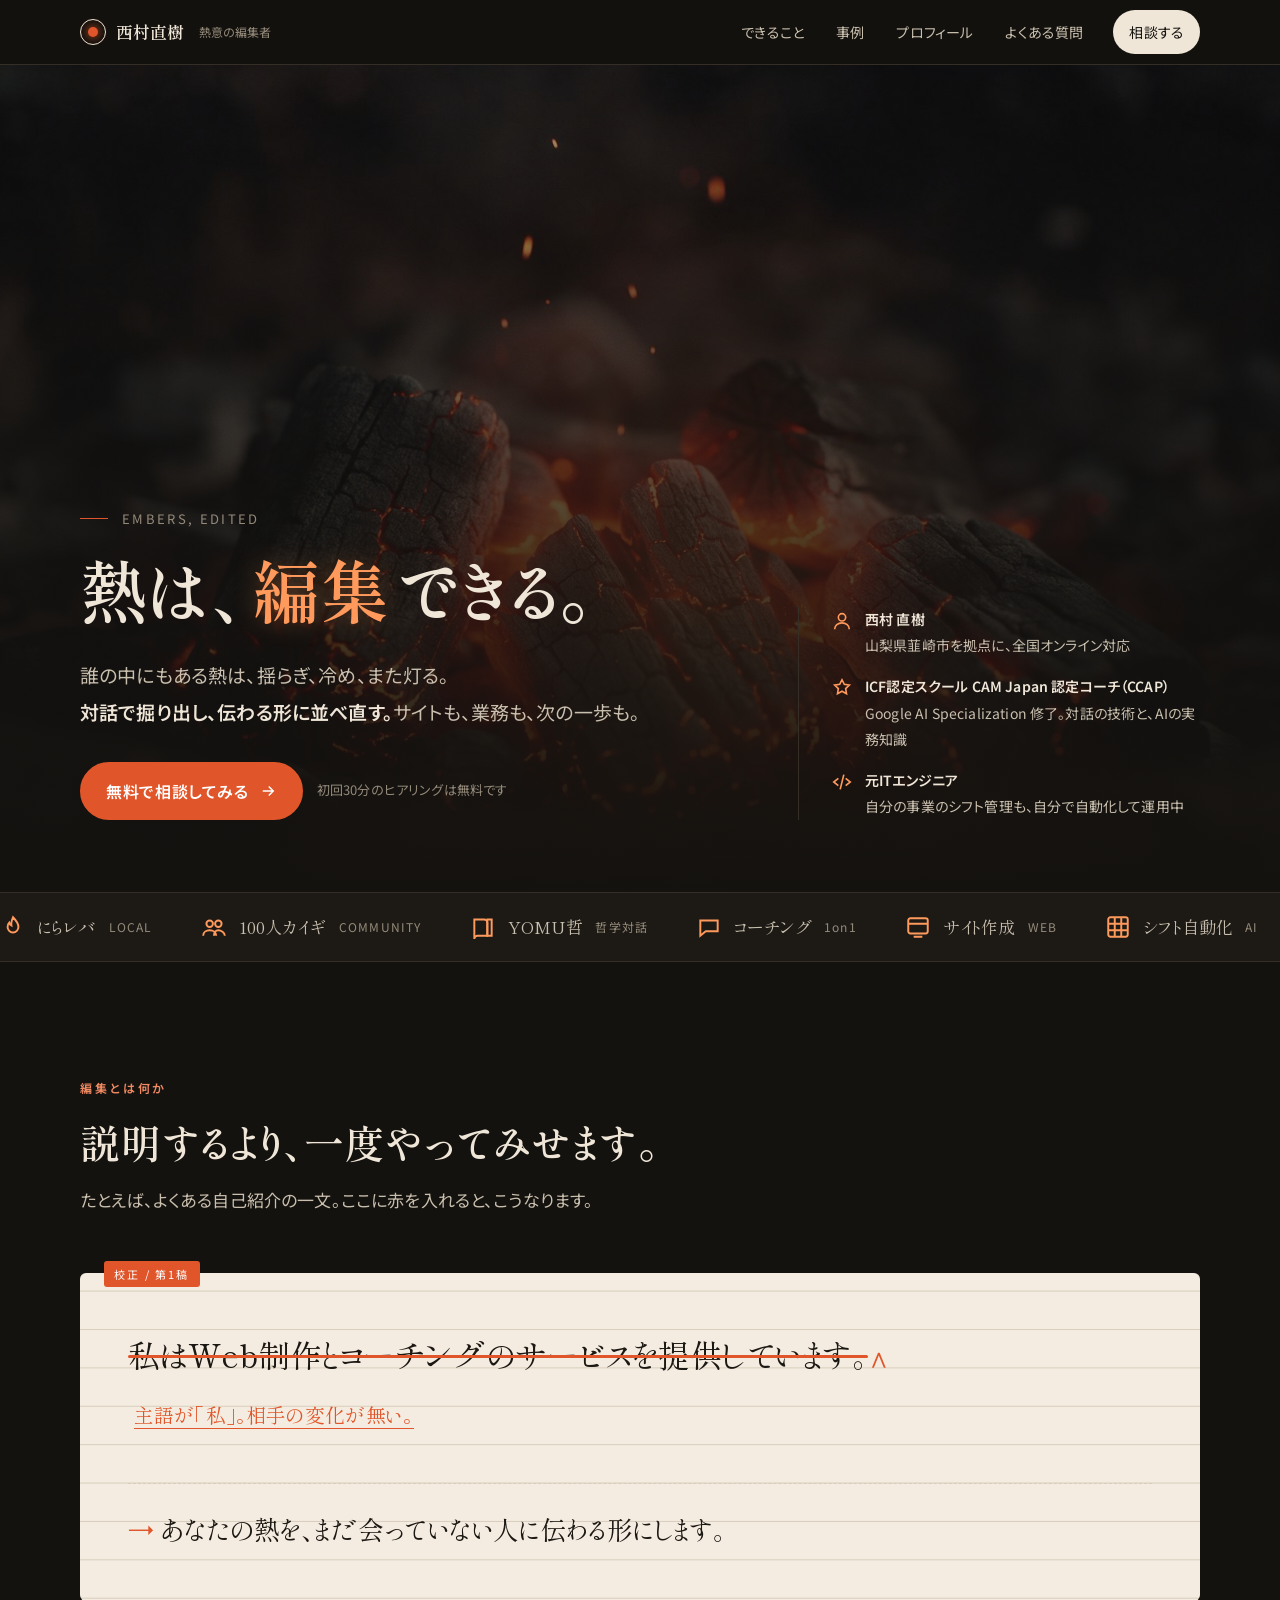
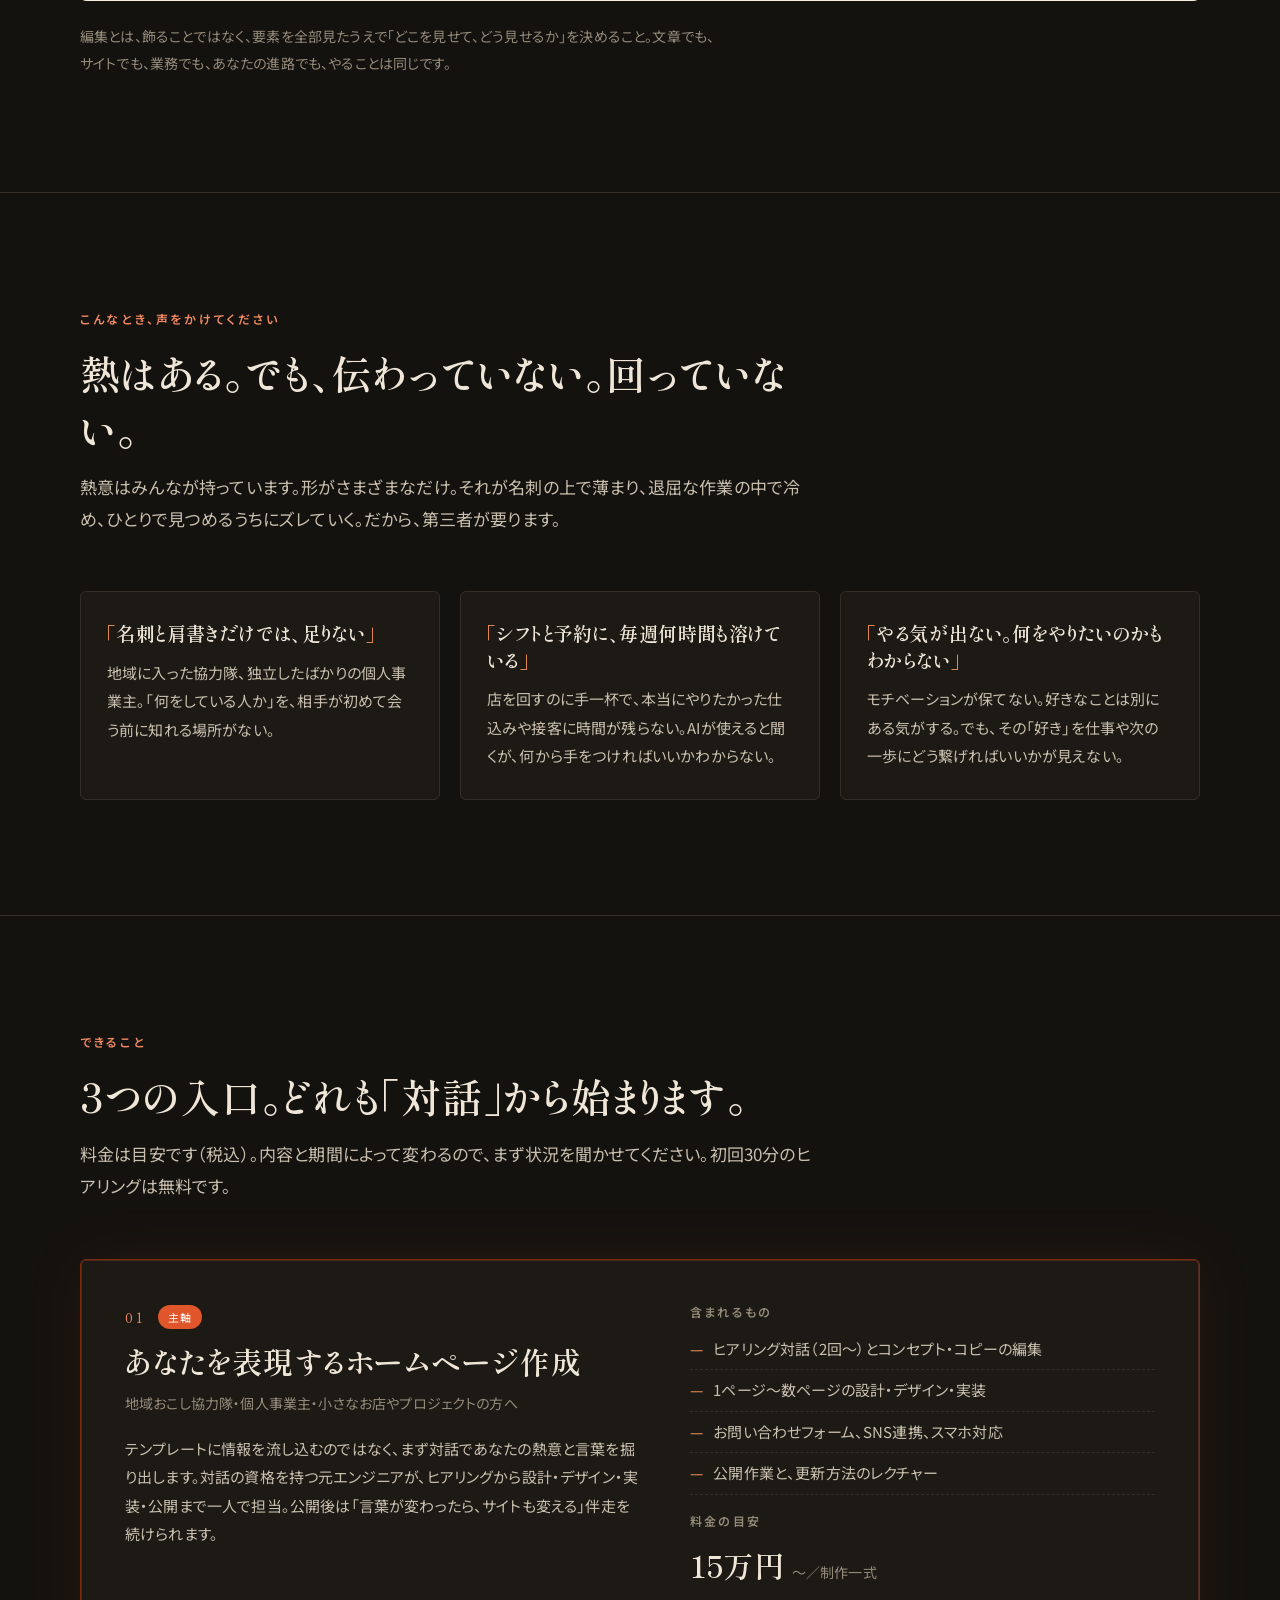
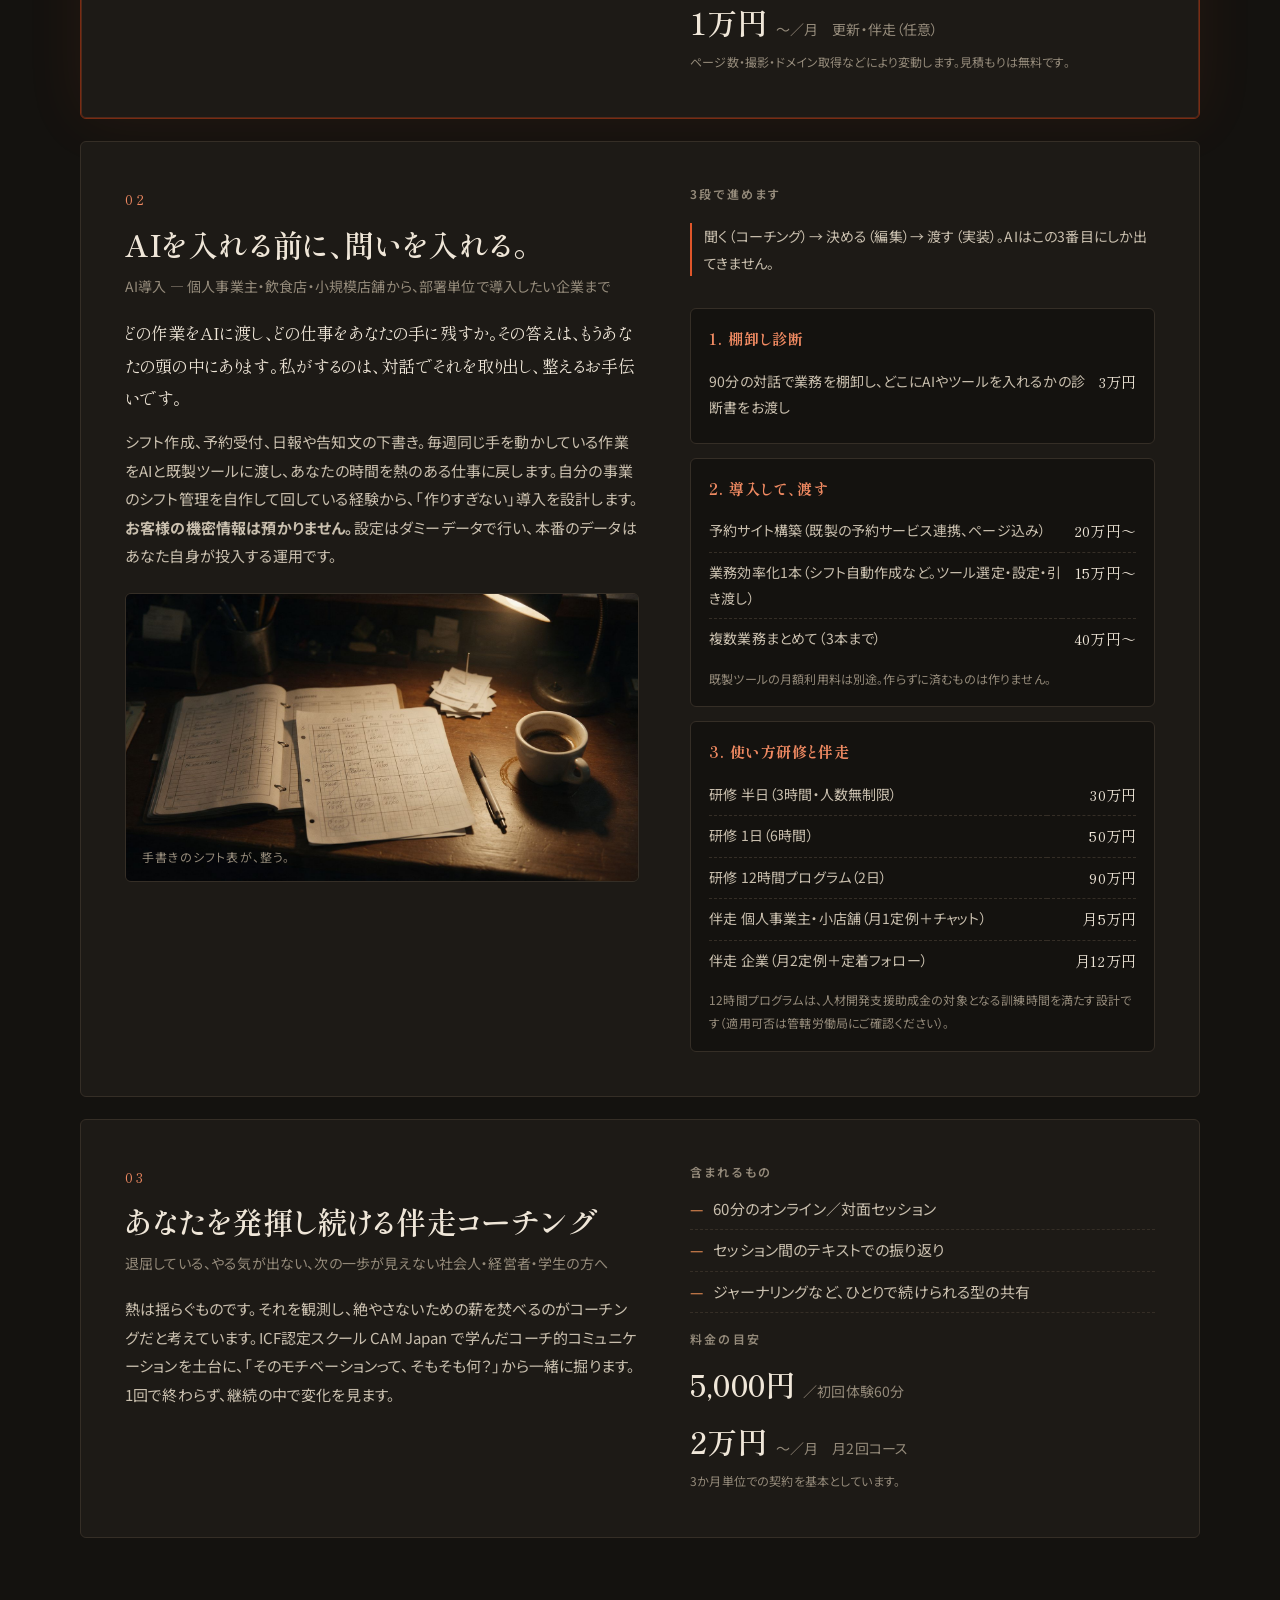
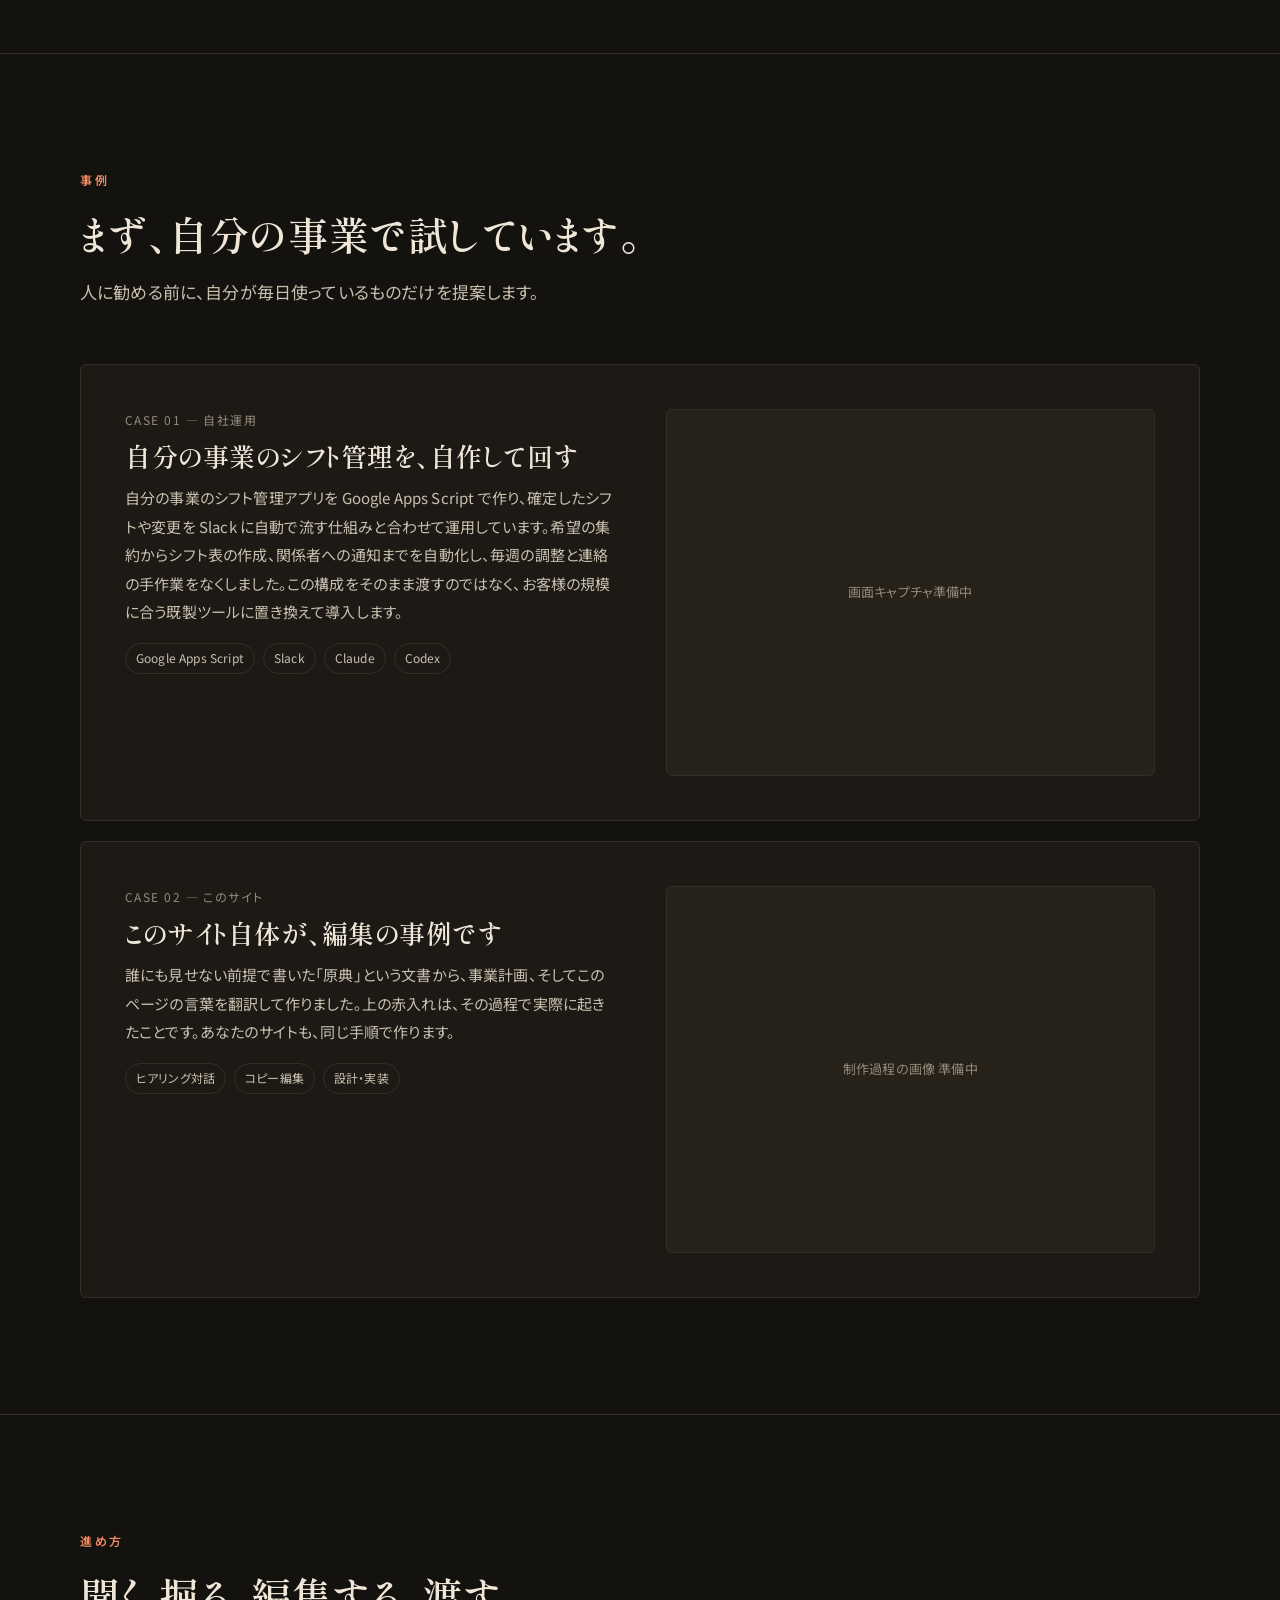
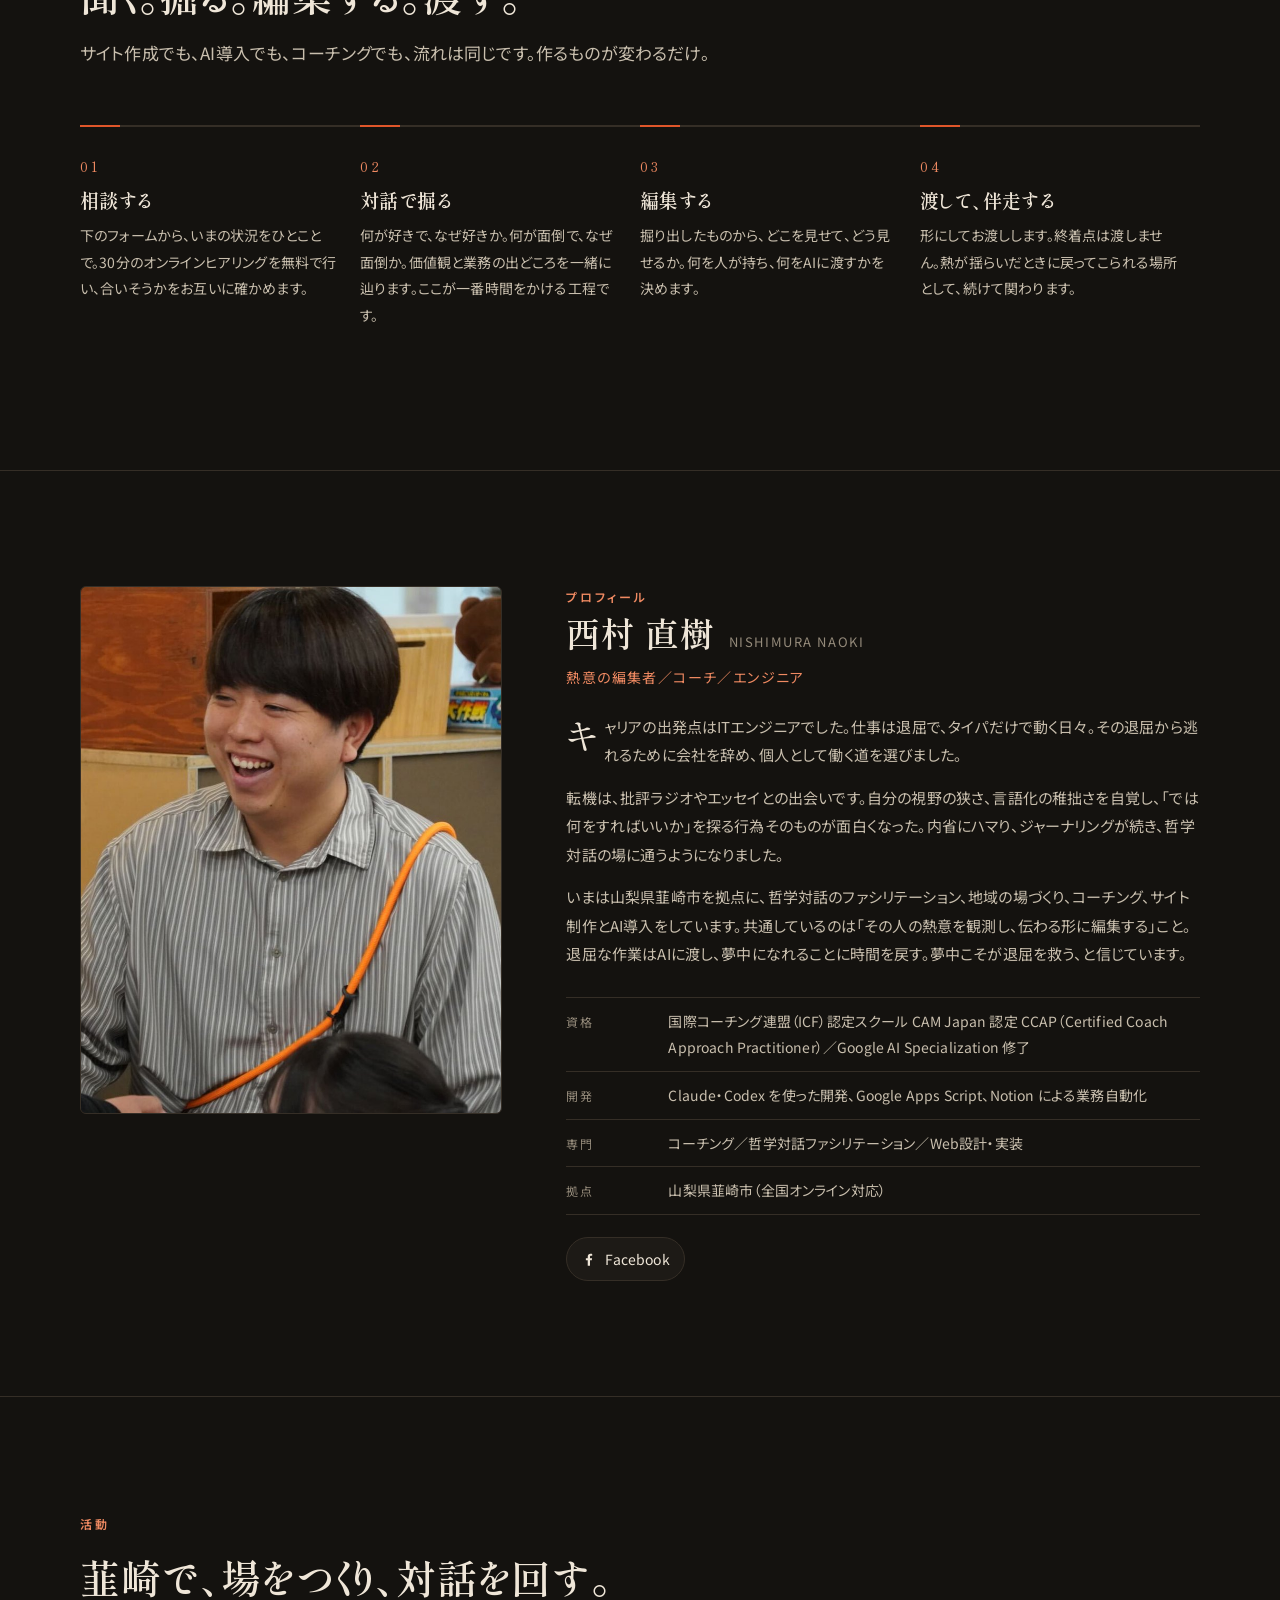
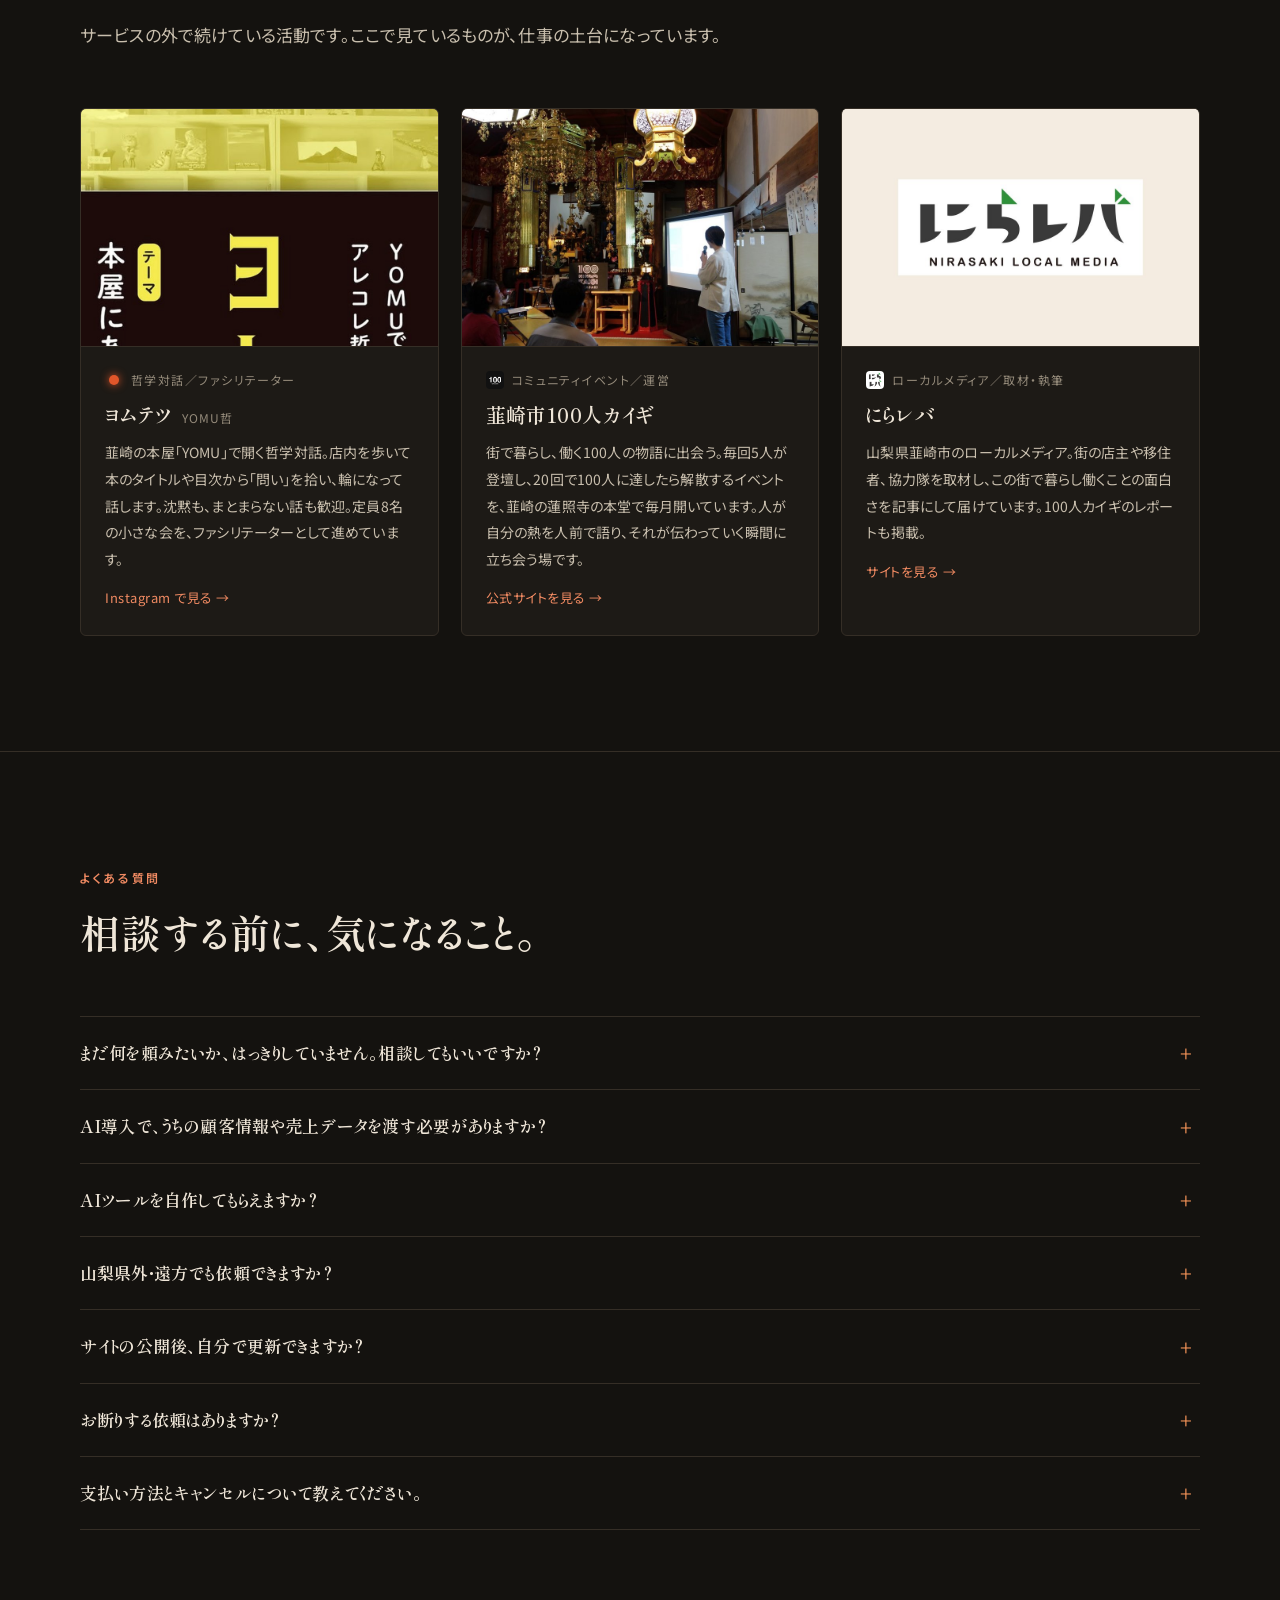
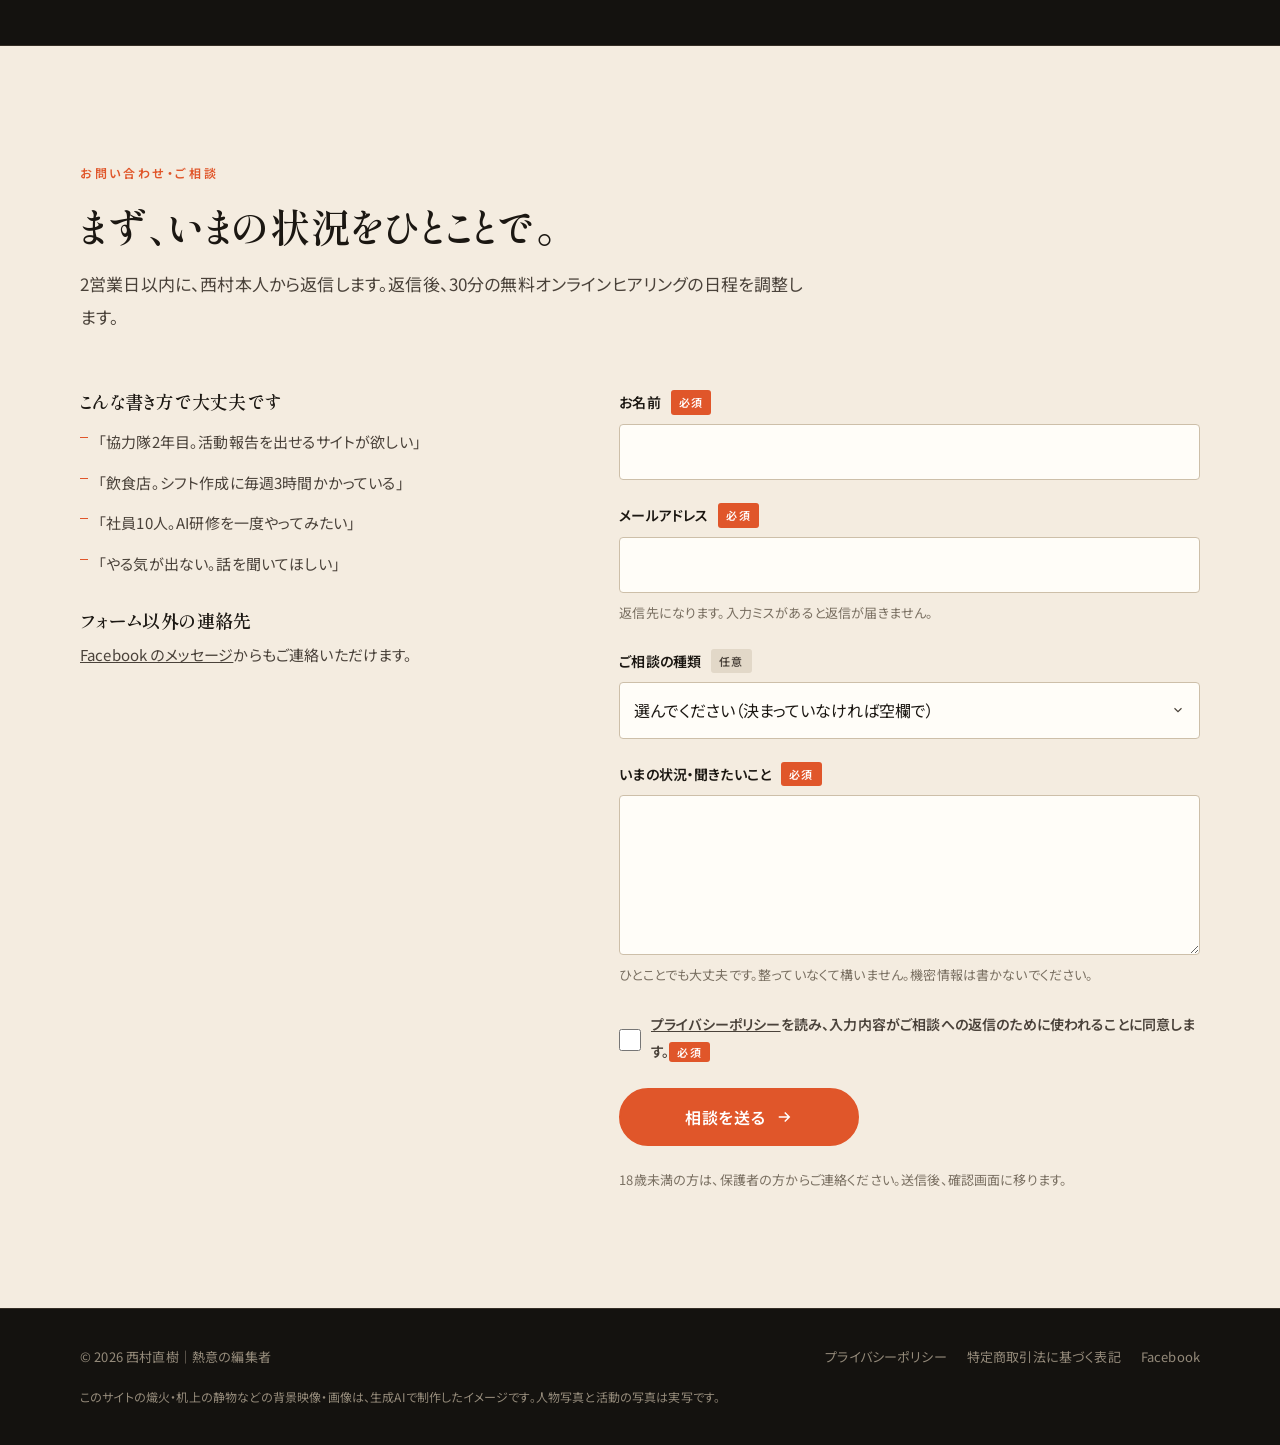
==== commit d828f4e6: "ヒーローをA案「熱は、編集できる。」に。活動欄を各サイトの画像・ロゴ付きカードに Co-Authored-By: Claude Fable 5.1 <noreply@anthropic.com>" ====
--- a/index.html
+++ b/index.html
@@ -73,12 +73,11 @@
     </div>
     <div class="wrap">
       <div>
-        <p class="hero-kicker">EDIT YOUR ENTHUSIASM</p>
-        <h1 class="headline" id="hero-title"><span class="w">編集を</span><span class="w you">あなた</span><span class="w">にも</span></h1>
+        <p class="hero-kicker">EMBERS, EDITED</p>
+        <h1 class="headline" id="hero-title"><span class="w">熱は、</span><span class="w accent">編集</span><span class="w">できる。</span></h1>
         <p class="hero-lead">
-          熱は、誰の中にもある。ただ、揺らぐ。<br>
-          <strong>対話で熱意を掘り出し、伝わる形に編集する。</strong>
-          協力隊・個人事業主のホームページ作成、飲食店から企業までのAI導入、そして伴走コーチング。
+          誰の中にもある熱は、揺らぎ、冷め、また灯る。<br>
+          <strong>対話で掘り出し、伝わる形に並べ直す。</strong>サイトも、業務も、次の一歩も。
         </p>
         <div class="hero-actions">
           <a class="btn" href="#contact">無料で相談してみる<svg aria-hidden="true" viewBox="0 0 24 24" fill="none" stroke="currentColor" stroke-width="2"><path d="M5 12h14M13 6l6 6-6 6"/></svg></a>
@@ -364,26 +363,42 @@
     <div class="wrap">
       <div class="section-head reveal">
         <p class="eyebrow">活動</p>
-        <h2 class="section-title" id="acts-title">場をつくり、対話を回してきました。</h2>
+        <h2 class="section-title" id="acts-title">韮崎で、場をつくり、対話を回す。</h2>
+        <p class="section-lead">サービスの外で続けている活動です。ここで見ているものが、仕事の土台になっています。</p>
       </div>
       <div class="acts">
         <article class="act reveal">
-          <div class="ic"><svg aria-hidden="true" viewBox="0 0 24 24" fill="none" stroke="currentColor" stroke-width="1.8"><path d="M4 5h9a3 3 0 0 1 3 3v12H7a3 3 0 0 0-3 3z"/><path d="M20 5h-4v15h4z"/></svg></div>
-          <p class="role">哲学対話</p>
-          <h3>YOMU哲</h3>
-          <p>韮崎の本の場「Yomu」で行ってきた哲学対話。「熱意ってそもそも何？」のような問いを、答えを急がずに皆で考える時間です。</p>
+          <a class="act-media" href="https://www.instagram.com/p/DVOAICiElMl/" target="_blank" rel="noopener" aria-label="ヨムテツの告知投稿（Instagram、新しいタブで開きます）">
+            <img src="assets/act-yomutetsu.jpg" alt="ヨムテツの告知ポスター。YOMUでみんなアレコレ哲学対話、テーマは本屋にある問い" width="900" height="600" loading="lazy">
+          </a>
+          <div class="act-body">
+            <p class="role"><span class="dot" aria-hidden="true"></span>哲学対話／ファシリテーター</p>
+            <h3>ヨムテツ<small>YOMU哲</small></h3>
+            <p>韮崎の本屋「YOMU」で開く哲学対話。店内を歩いて本のタイトルや目次から「問い」を拾い、輪になって話します。沈黙も、まとまらない話も歓迎。定員8名の小さな会を、ファシリテーターとして進めています。</p>
+            <a class="act-link" href="https://www.instagram.com/p/DVOAICiElMl/" target="_blank" rel="noopener">Instagram で見る<span class="visually-hidden">（新しいタブで開きます）</span> →</a>
+          </div>
         </article>
         <article class="act reveal">
-          <div class="ic"><svg aria-hidden="true" viewBox="0 0 24 24" fill="none" stroke="currentColor" stroke-width="1.8"><circle cx="8" cy="9" r="3"/><circle cx="16" cy="9" r="3"/><path d="M2 20c0-3 2.7-5 6-5s6 2 6 5M12 20c0-3 1.7-5 4-5s6 2 6 5"/></svg></div>
-          <p class="role">コミュニティ</p>
-          <h3>100人カイギ</h3>
-          <p>地域で働く人が、自分の熱を軸に自己紹介をする場。人前で自分を発することで熱が高まり、伝播していく瞬間に立ち会ってきました。</p>
+          <a class="act-media" href="https://nirasakikaigi.netlify.app/" target="_blank" rel="noopener" aria-label="韮崎市100人カイギの公式サイト（新しいタブで開きます）">
+            <img src="assets/act-kaigi.jpg" alt="蓮照寺の本堂で、登壇者がスクリーンの前で話している100人カイギの様子" width="900" height="600" loading="lazy">
+          </a>
+          <div class="act-body">
+            <p class="role"><img src="assets/icon-kaigi.png" alt="" width="18" height="18">コミュニティイベント／運営</p>
+            <h3>韮崎市100人カイギ</h3>
+            <p>街で暮らし、働く100人の物語に出会う。毎回5人が登壇し、20回で100人に達したら解散するイベントを、韮崎の蓮照寺の本堂で毎月開いています。人が自分の熱を人前で語り、それが伝わっていく瞬間に立ち会う場です。</p>
+            <a class="act-link" href="https://nirasakikaigi.netlify.app/" target="_blank" rel="noopener">公式サイトを見る<span class="visually-hidden">（新しいタブで開きます）</span> →</a>
+          </div>
         </article>
         <article class="act reveal">
-          <div class="ic"><svg aria-hidden="true" viewBox="0 0 24 24" fill="none" stroke="currentColor" stroke-width="1.8"><path d="M12 3c3 3 5 6 5 9a5 5 0 0 1-10 0c0-1.5.5-3 1.5-4 .3 1.2 1 2 2 2.5C10 8 11 5.5 12 3z"/></svg></div>
-          <p class="role">ローカル</p>
-          <h3>にらレバ</h3>
-          <p>韮崎を舞台にしたローカルプロジェクト。地域の人と一緒に、この街で暮らし働くことの面白さを探っています。</p>
+          <a class="act-media act-media-logo" href="https://nirasaki.fun/" target="_blank" rel="noopener" aria-label="にらレバの公式サイト（新しいタブで開きます）">
+            <img src="assets/act-nirareba.jpg" alt="にらレバのロゴ。NIRASAKI LOCAL MEDIA" width="900" height="600" loading="lazy">
+          </a>
+          <div class="act-body">
+            <p class="role"><img src="assets/icon-nirareba.png" alt="" width="18" height="18">ローカルメディア／取材・執筆</p>
+            <h3>にらレバ</h3>
+            <p>山梨県韮崎市のローカルメディア。街の店主や移住者、協力隊を取材し、この街で暮らし働くことの面白さを記事にして届けています。100人カイギのレポートも掲載。</p>
+            <a class="act-link" href="https://nirasaki.fun/" target="_blank" rel="noopener">サイトを見る<span class="visually-hidden">（新しいタブで開きます）</span> →</a>
+          </div>
         </article>
       </div>
     </div>
--- a/style.css
+++ b/style.css
@@ -109,6 +109,7 @@
 .headline .w:nth-child(3) { animation-delay: 1.0s; }
 .headline .you { color: var(--ember-hi); position: relative; padding-inline: .06em; text-shadow: 0 0 24px rgba(255,140,70,.35); }
 .headline .you::before, .headline .you::after { font-family: var(--font-serif); color: var(--paper); opacity: .5; font-weight: 400; }
+.headline .accent { color: var(--ember-hi); text-shadow: 0 0 24px rgba(255,140,70,.35); }
 .headline .you::before { content: "“"; }
 .headline .you::after { content: "”"; }
 @keyframes cutin { to { opacity: 1; transform: none; } }
@@ -259,13 +260,23 @@
 .profile-links svg { width: 16px; height: 16px; }
 
 /* ---------- activities ---------- */
-.acts { display: grid; gap: 20px; grid-template-columns: repeat(auto-fit, minmax(220px, 1fr)); }
-.act { background: var(--coal-2); border: 1px solid var(--line); border-radius: var(--radius); padding: 26px 24px; display: grid; gap: 10px; align-content: start; }
-.act .ic { width: 40px; height: 40px; color: var(--ember-hi); border: 1px solid var(--line); border-radius: 50%; display: grid; place-items: center; }
-.act .ic svg { width: 22px; height: 22px; }
-.act h3 { font-size: 19px; }
-.act .role { font-size: 12px; color: var(--paper-3); letter-spacing: .12em; }
+.acts { display: grid; gap: 22px; grid-template-columns: repeat(auto-fit, minmax(280px, 1fr)); }
+.act { background: var(--coal-2); border: 1px solid var(--line); border-radius: var(--radius); overflow: hidden; display: grid; grid-template-rows: auto 1fr; }
+.act-media { display: block; aspect-ratio: 3 / 2; overflow: hidden; background: var(--coal-3); border-bottom: 1px solid var(--line); }
+.act-media img { width: 100%; height: 100%; object-fit: cover; transition: transform .6s var(--ease), filter .6s; filter: saturate(.85); }
+.act:hover .act-media img { transform: scale(1.03); filter: saturate(1); }
+.act-media-logo { background: var(--light-bg); }
+.act-media-logo img { object-fit: contain; filter: none; }
+.act-body { padding: 22px 24px 24px; display: grid; gap: 10px; align-content: start; }
+.act .role { font-size: 12px; color: var(--paper-3); letter-spacing: .12em; display: flex; align-items: center; gap: 8px; }
+.act .role img { width: 18px; height: 18px; border-radius: 4px; }
+.act .role .dot { width: 10px; height: 10px; border-radius: 50%; background: var(--ember); box-shadow: 0 0 8px var(--ember); display: inline-block; margin: 0 4px; }
+.act h3 { font-size: 20px; display: flex; align-items: baseline; gap: 10px; flex-wrap: wrap; }
+.act h3 small { font-family: var(--font-sans); font-size: 12px; color: var(--paper-3); letter-spacing: .1em; font-weight: 400; }
 .act p { font-size: 14px; color: var(--paper-2); }
+.act-link { font-size: 13px; color: var(--ember-text); text-decoration: none; margin-top: 4px; letter-spacing: .04em; }
+.act-link:hover { color: var(--ember-hi); text-decoration: underline; }
+@media (prefers-reduced-motion: reduce) { .act-media img { transition: none; } .act:hover .act-media img { transform: none; } }
 
 /* ---------- faq ---------- */
 .faq { border-top: 1px solid var(--line); }
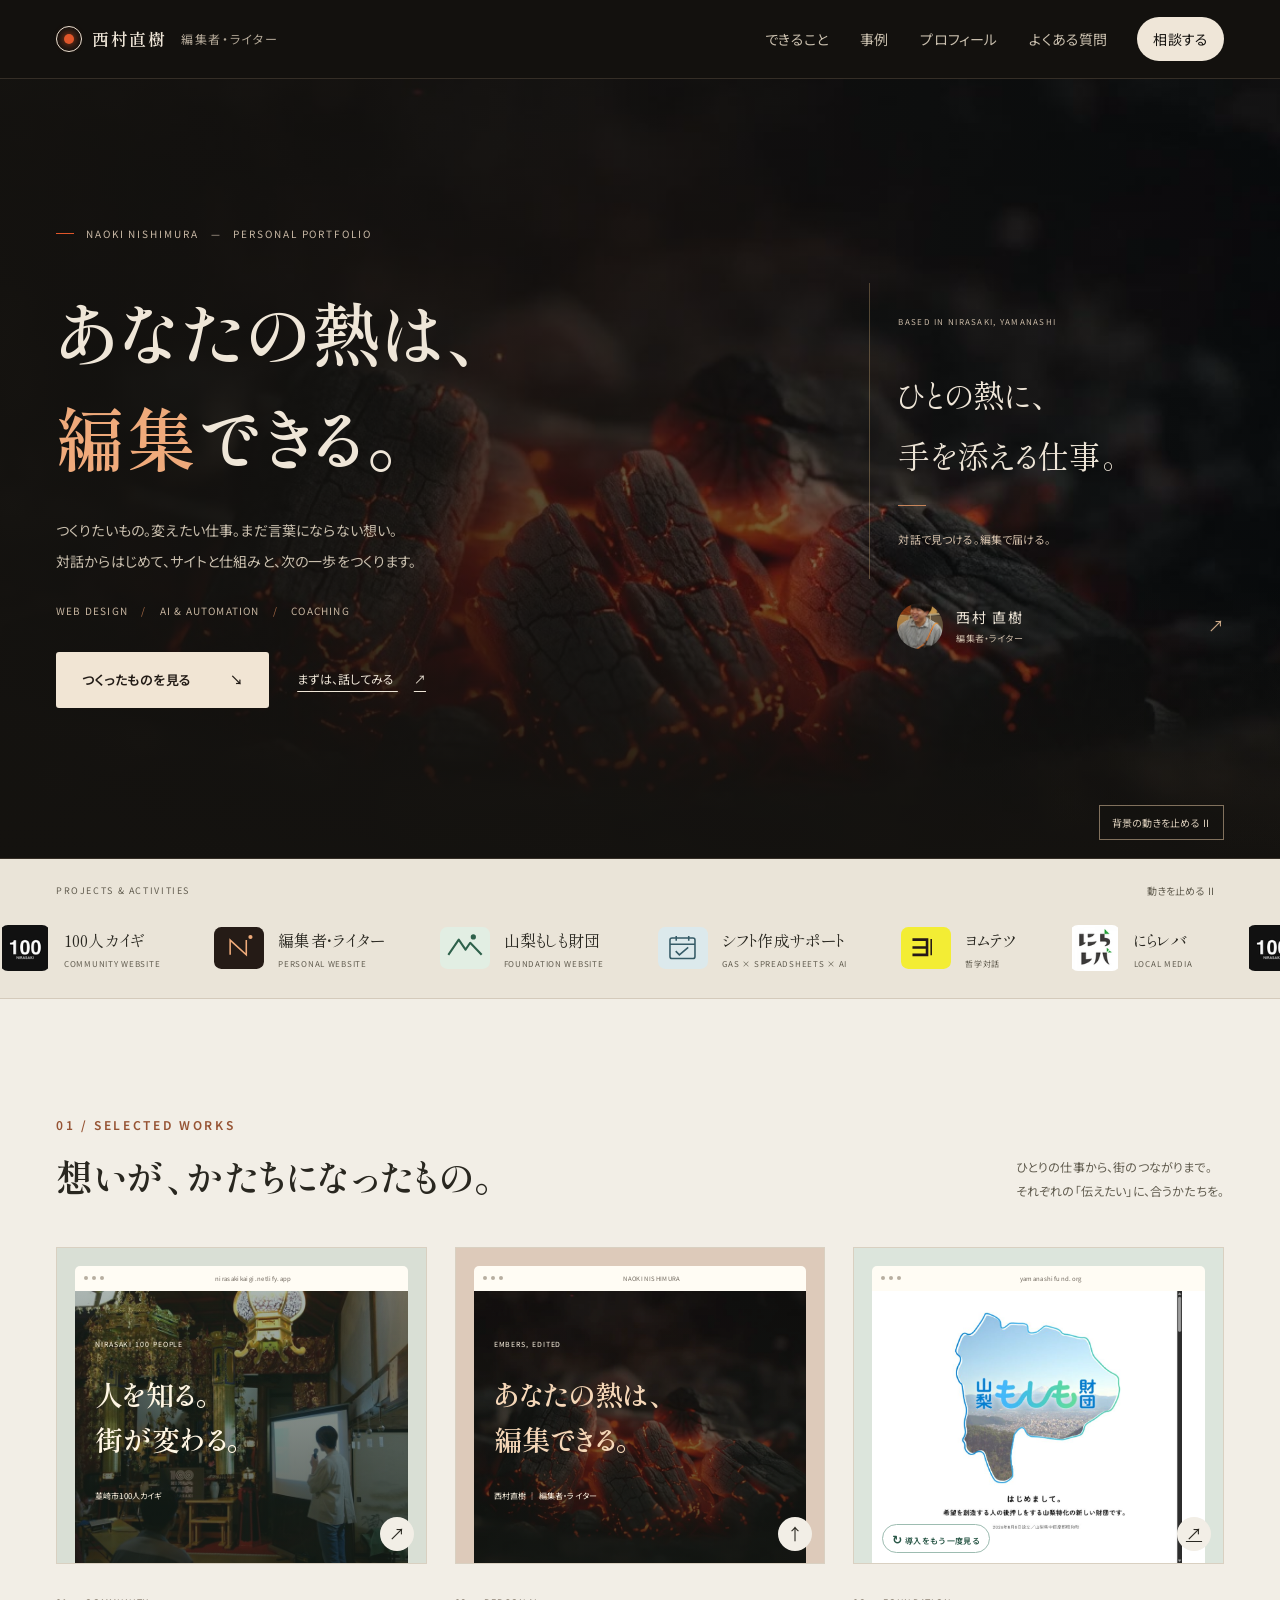
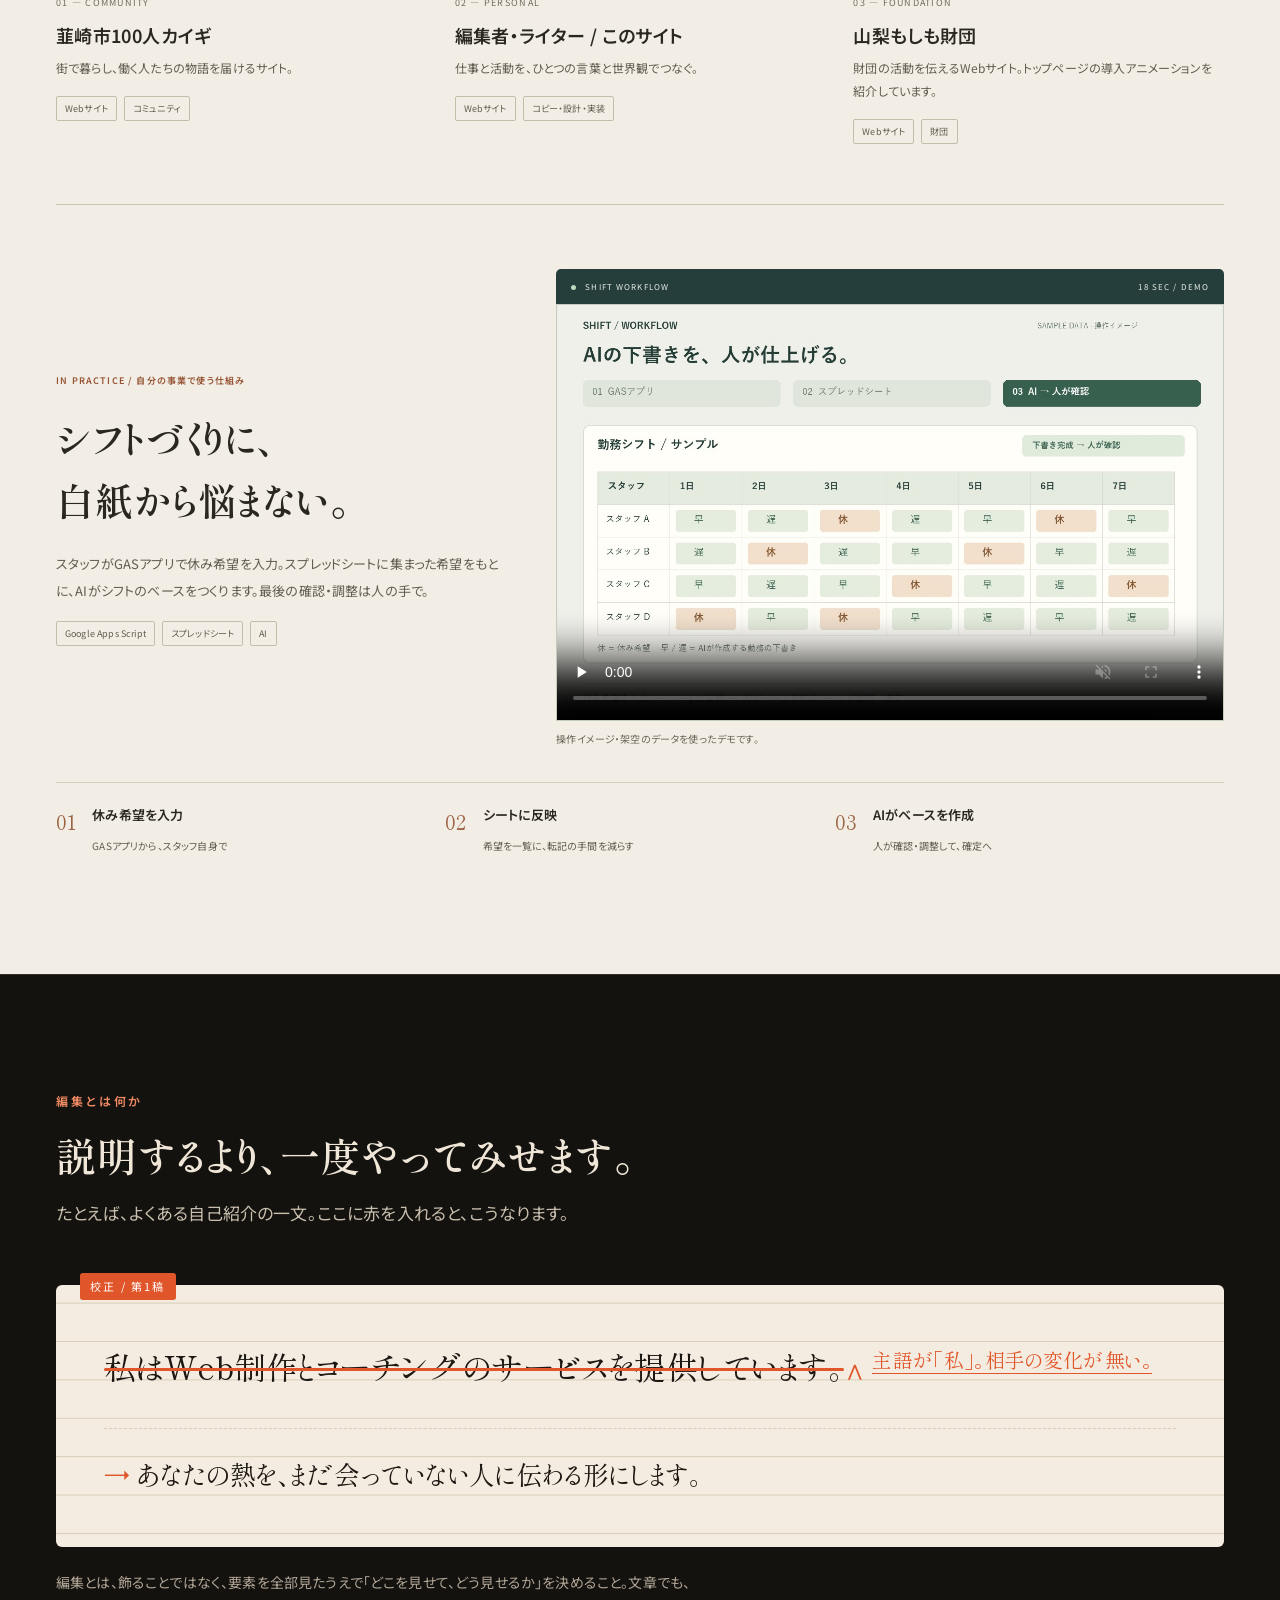
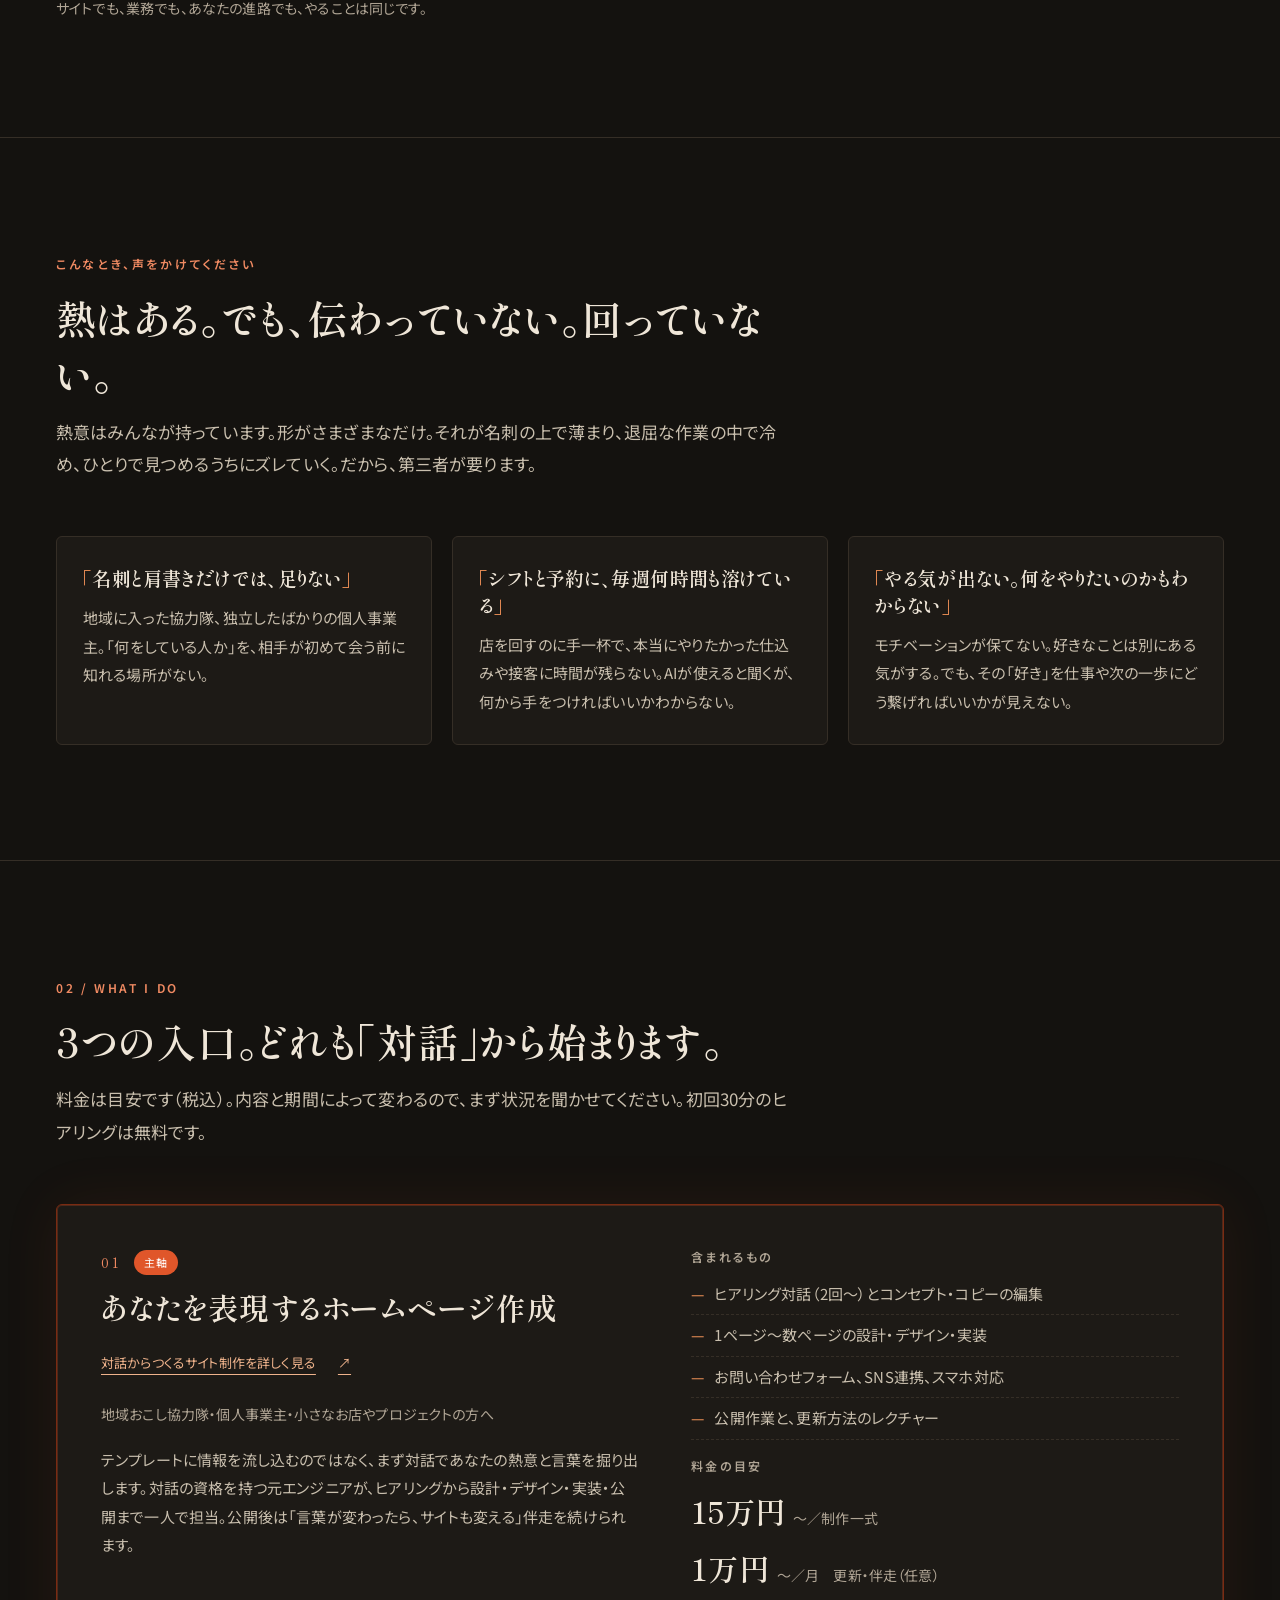
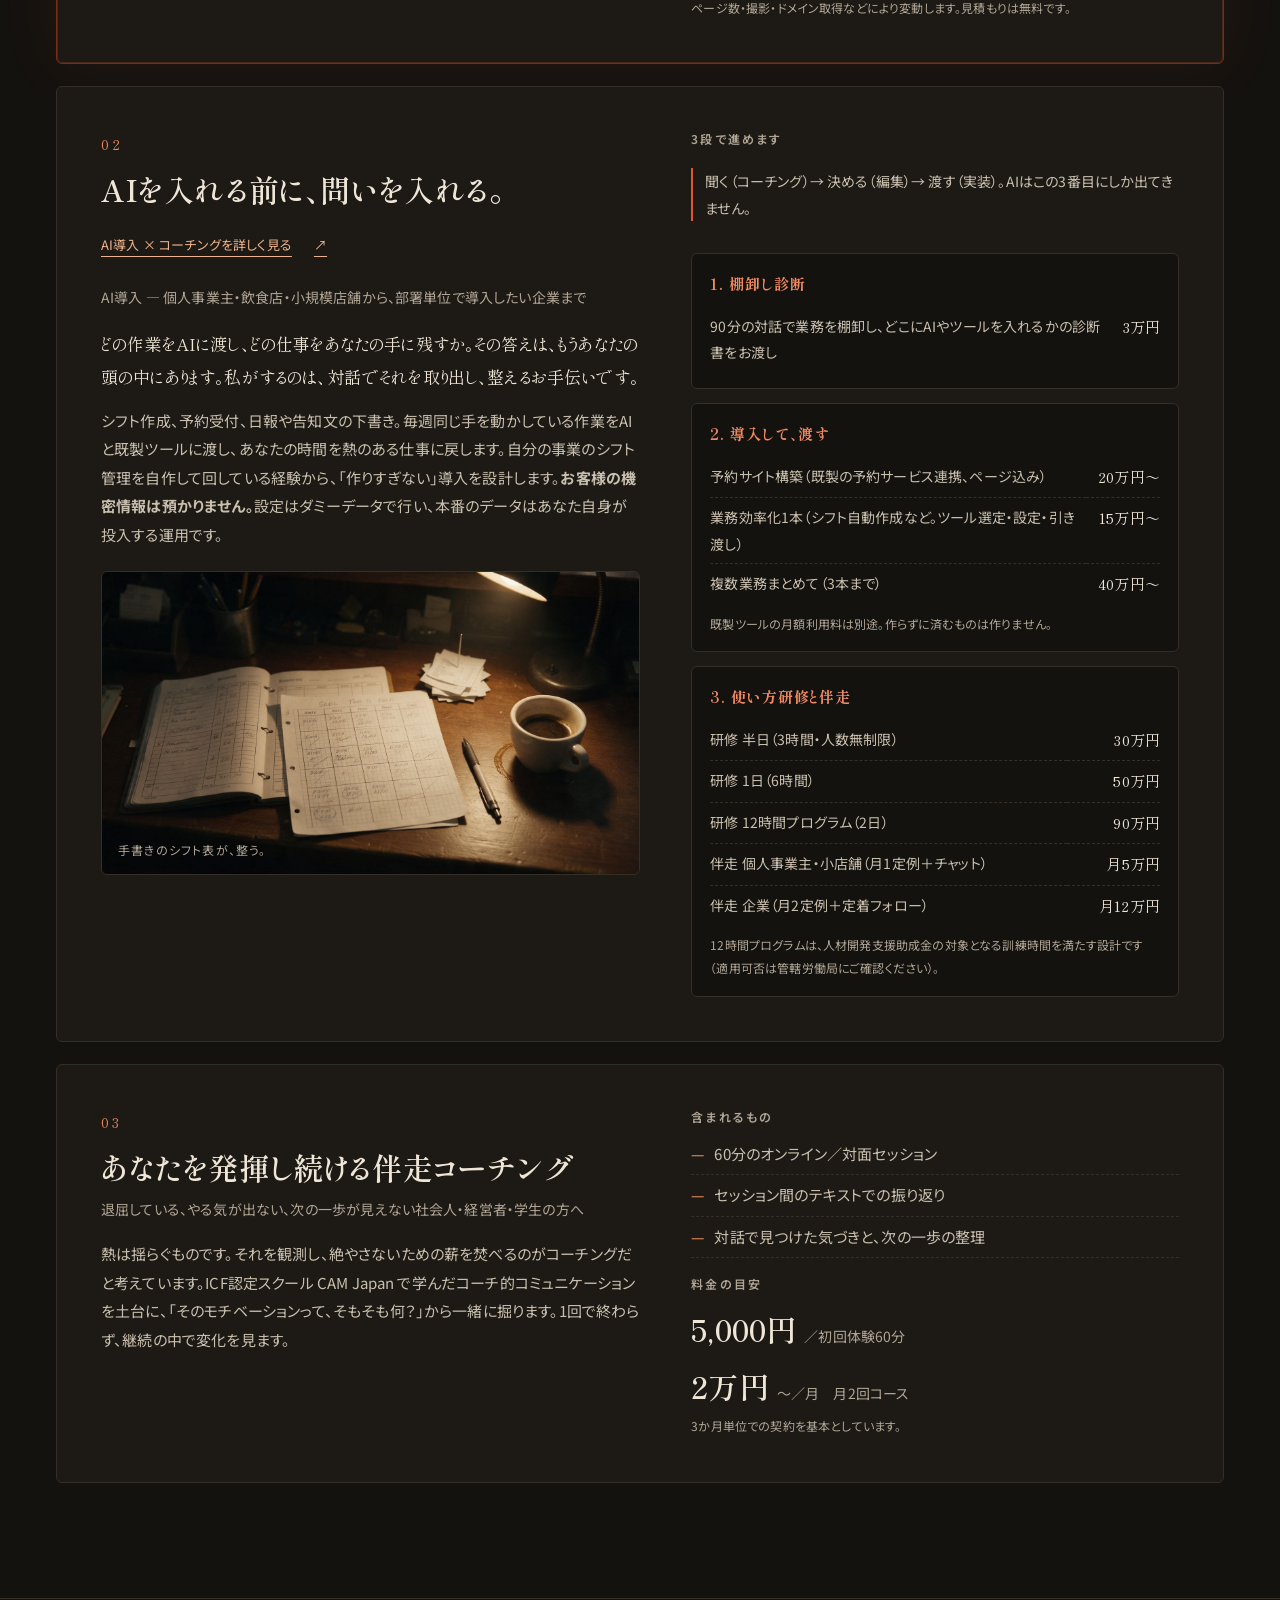
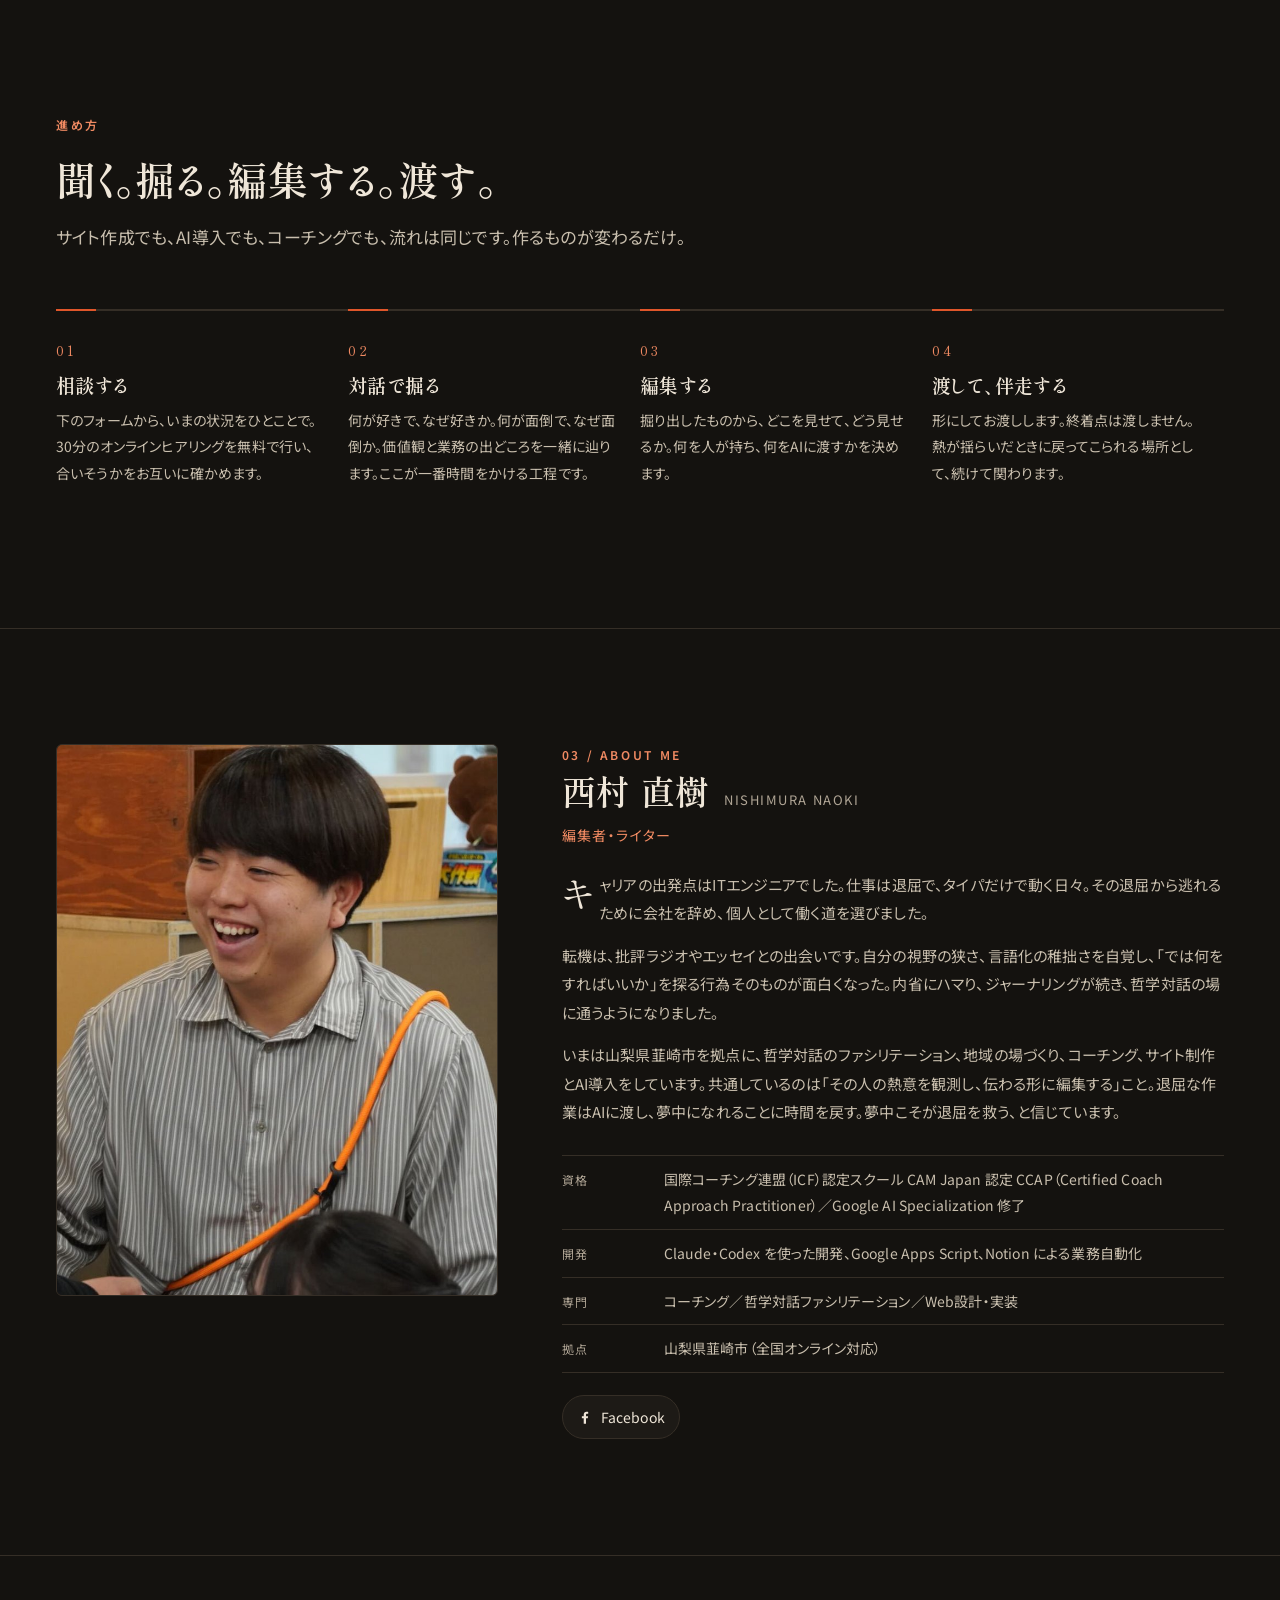
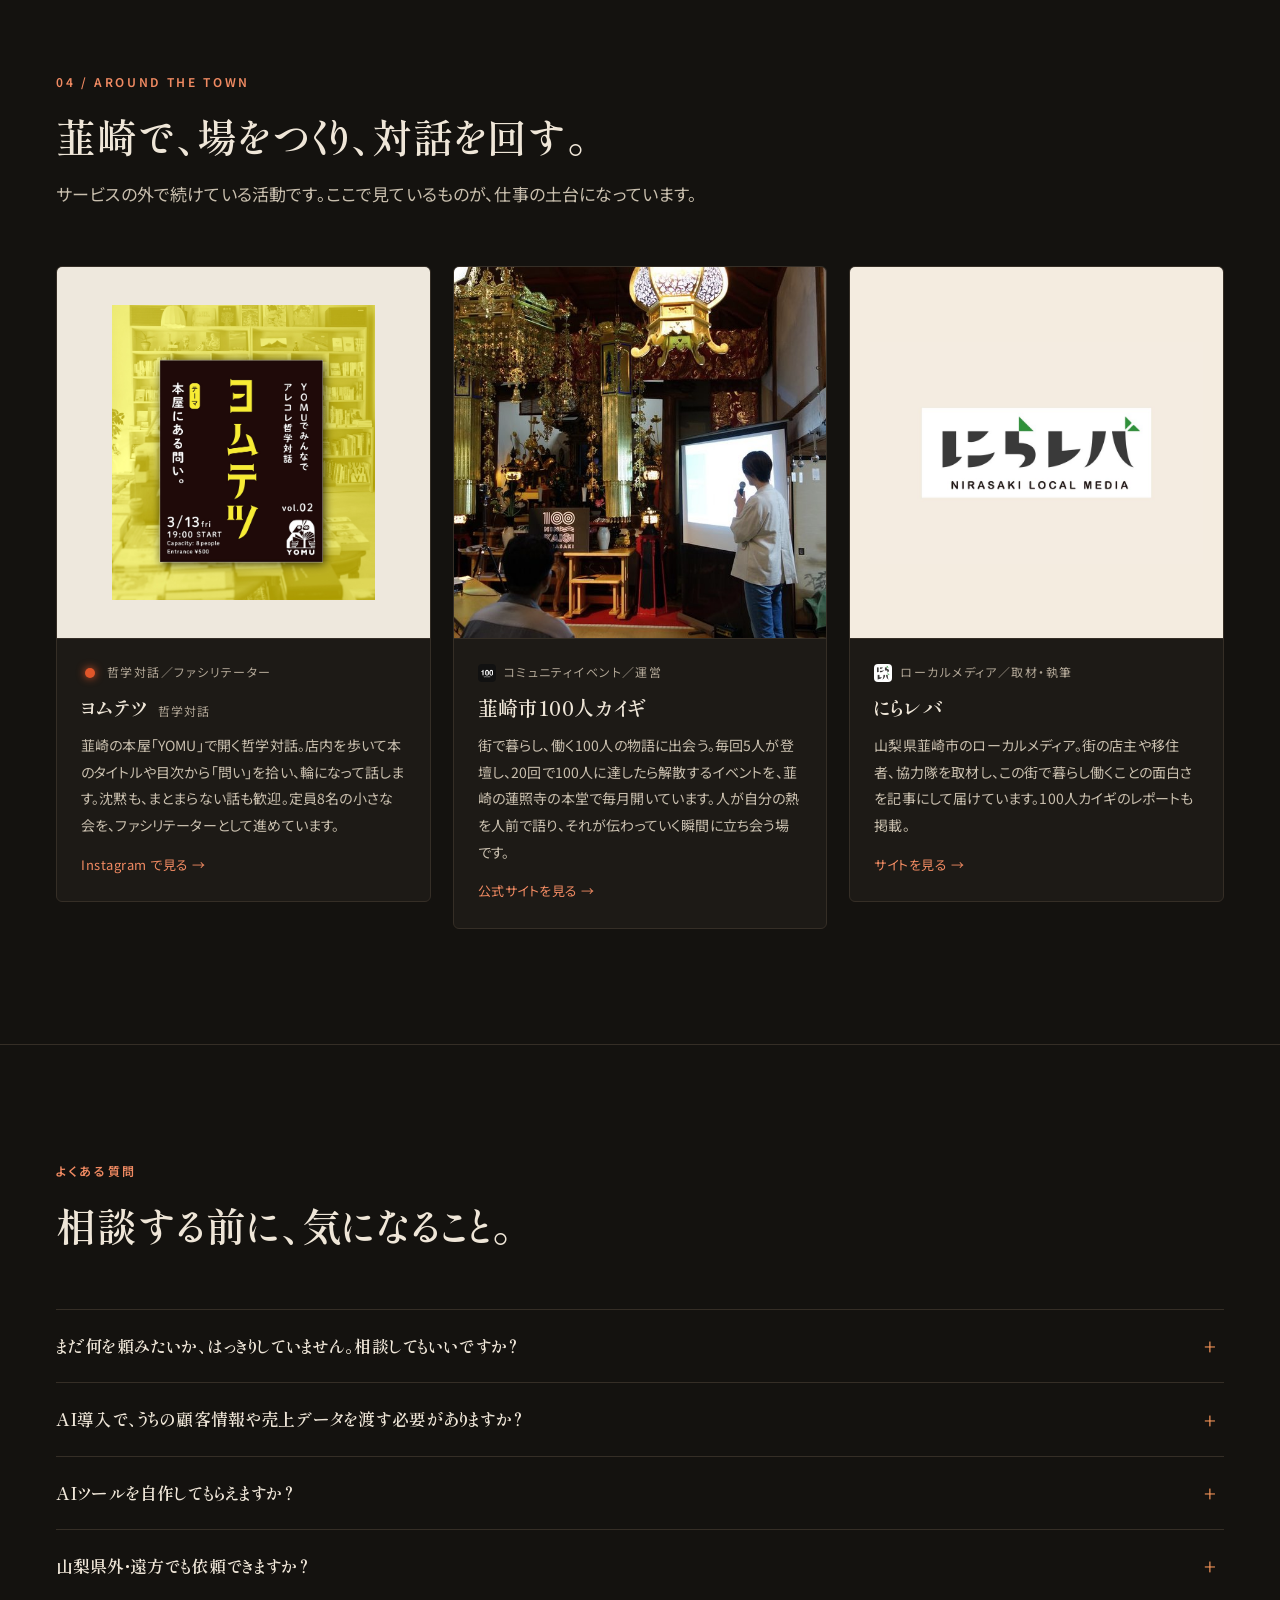
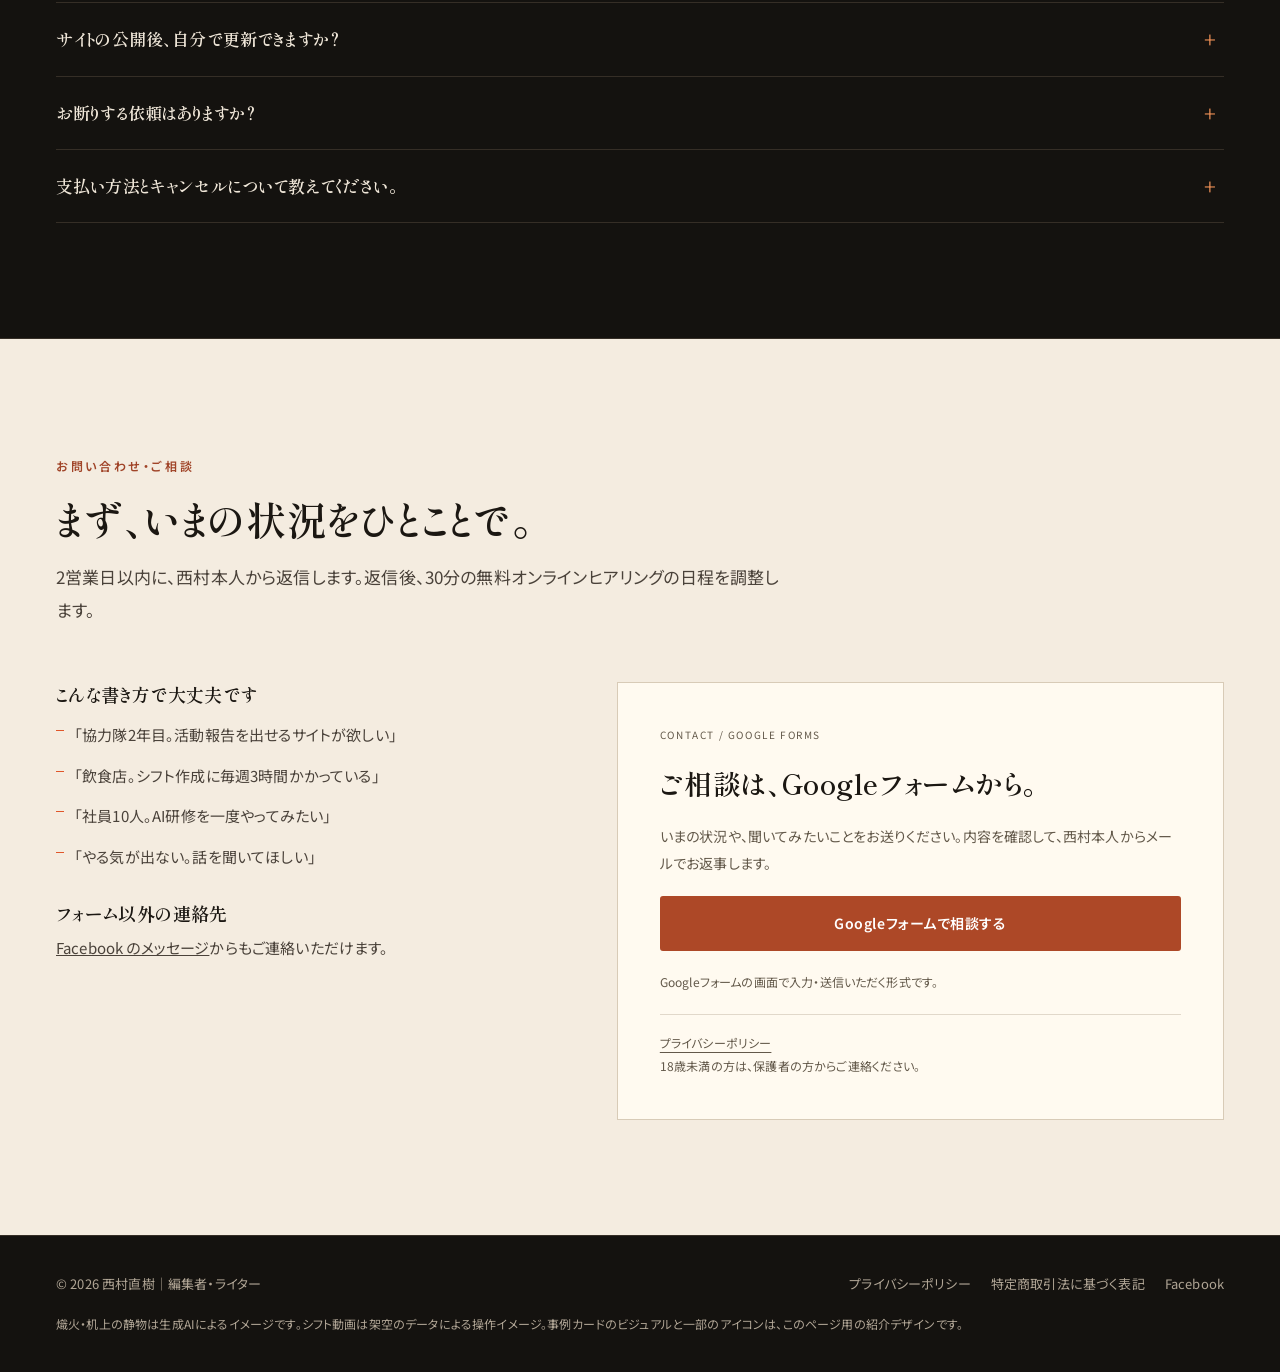
==== commit d944a83f: "Build personal portfolio and dialogue-led service landing pages" ====
--- a/index.html
+++ b/index.html
@@ -3,13 +3,13 @@
 <head>
 <meta charset="utf-8">
 <meta name="viewport" content="width=device-width, initial-scale=1">
-<title>西村直樹｜熱意の編集者 — サイト作成・AI導入・伴走コーチング（山梨・韮崎／オンライン）</title>
+<title>西村直樹｜編集者・ライター — サイト作成・AI導入・伴走コーチング（山梨・韮崎／オンライン）</title>
 <meta name="description" content="「編集を“あなた”にも」。対話であなたの熱意を掘り出し、伝わる形に編集します。協力隊・個人事業主のホームページ作成、飲食店から企業までのAI導入（予約サイト・シフト自動化・研修）、伴走コーチング。山梨県韮崎市を拠点に全国オンライン対応。">
-<link rel="canonical" href="https://example.com/"><!-- TODO: 公開URLに差し替え -->
+<!-- 公開先URLの確定後にcanonicalを設定 -->
 <meta property="og:type" content="website">
-<meta property="og:title" content="西村直樹｜熱意の編集者">
+<meta property="og:title" content="西村直樹｜編集者・ライター">
 <meta property="og:description" content="対話であなたの熱意を掘り出し、伝わる形に編集します。サイト作成・AI導入・伴走コーチング。">
-<meta property="og:image" content="https://example.com/assets/og.png"><!-- TODO -->
+<meta property="og:image" content="assets/ember-poster.jpg">
 <meta property="og:locale" content="ja_JP">
 <meta name="twitter:card" content="summary_large_image">
 <meta name="theme-color" content="#14120f">
@@ -18,17 +18,17 @@
 <link rel="preconnect" href="https://fonts.gstatic.com" crossorigin>
 <link href="https://fonts.googleapis.com/css2?family=Shippori+Mincho:wght@600&family=Noto+Sans+JP:wght@400;600&display=swap" rel="stylesheet">
 <link rel="stylesheet" href="style.css">
+<link rel="stylesheet" href="portfolio.css">
 <script>document.documentElement.classList.remove('no-js');</script>
 <script type="application/ld+json">
 {
   "@context": "https://schema.org",
   "@type": "ProfessionalService",
-  "name": "西村直樹｜熱意の編集者",
+  "name": "西村直樹｜編集者・ライター",
   "founder": { "@type": "Person", "name": "西村 直樹", "sameAs": ["https://www.facebook.com/profile.php?id=100005521930493"] },
   "description": "対話であなたの熱意を掘り出し、伝わる形に編集します。ホームページ作成、AI導入（予約サイト・シフト自動化・研修）、伴走コーチング。",
   "areaServed": ["山梨県韮崎市", "日本全国（オンライン）"],
   "address": { "@type": "PostalAddress", "addressLocality": "韮崎市", "addressRegion": "山梨県", "addressCountry": "JP" },
-  "url": "https://example.com/",
   "makesOffer": [
     { "@type": "Offer", "itemOffered": { "@type": "Service", "name": "あなたを表現するホームページ作成" } },
     { "@type": "Offer", "itemOffered": { "@type": "Service", "name": "AI導入（問いから始める業務の編集）" } },
@@ -42,7 +42,7 @@
 
 <header class="site-header">
   <div class="wrap">
-    <a class="brand" href="#top" aria-label="西村直樹 熱意の編集者 トップへ"><span class="mark" aria-hidden="true"></span>西村直樹<small>熱意の編集者</small></a>
+    <a class="brand" href="#top" aria-label="西村直樹 編集者・ライター トップへ"><span class="mark" aria-hidden="true"></span>西村直樹<small>編集者・ライター</small></a>
     <nav class="nav" aria-label="メイン">
       <ul>
         <li><a href="#services">できること</a></li>
@@ -68,57 +68,49 @@
       <video id="ember-video" autoplay muted loop playsinline preload="none" poster="assets/ember-poster.jpg" hidden>
         <source src="assets/ember.mp4" type="video/mp4">
       </video>
-      <canvas id="ember-canvas"></canvas>
       <div class="ember-glow"></div>
     </div>
     <div class="wrap">
       <div>
-        <p class="hero-kicker">EMBERS, EDITED</p>
-        <h1 class="headline" id="hero-title"><span class="w">熱は、</span><span class="w accent">編集</span><span class="w">できる。</span></h1>
-        <p class="hero-lead">
-          誰の中にもある熱は、揺らぎ、冷め、また灯る。<br>
-          <strong>対話で掘り出し、伝わる形に並べ直す。</strong>サイトも、業務も、次の一歩も。
-        </p>
-        <div class="hero-actions">
-          <a class="btn" href="#contact">無料で相談してみる<svg aria-hidden="true" viewBox="0 0 24 24" fill="none" stroke="currentColor" stroke-width="2"><path d="M5 12h14M13 6l6 6-6 6"/></svg></a>
-          <span class="sub">初回30分のヒアリングは無料です</span>
-        </div>
-      </div>
-      <aside class="hero-side" aria-label="信頼の根拠">
-        <ul class="trust">
-          <li><svg aria-hidden="true" viewBox="0 0 24 24" fill="none" stroke="currentColor" stroke-width="1.8"><circle cx="12" cy="8" r="4"/><path d="M4 21c0-4 3.6-7 8-7s8 3 8 7"/></svg><span><b>西村 直樹</b>山梨県韮崎市を拠点に、全国オンライン対応</span></li>
-          <li><svg aria-hidden="true" viewBox="0 0 24 24" fill="none" stroke="currentColor" stroke-width="1.8"><path d="M12 3l2.5 5 5.5.8-4 3.9.9 5.5L12 15.6 7.1 18.2l.9-5.5-4-3.9L9.5 8z"/></svg><span><b>ICF認定スクール CAM Japan 認定コーチ（CCAP）</b>Google AI Specialization 修了。対話の技術と、AIの実務知識</span></li>
-          <li><svg aria-hidden="true" viewBox="0 0 24 24" fill="none" stroke="currentColor" stroke-width="1.8"><path d="M8 8l-5 4 5 4M16 8l5 4-5 4M14 4l-4 16"/></svg><span><b>元ITエンジニア</b>自分の事業のシフト管理も、自分で自動化して運用中</span></li>
-        </ul>
+        <p class="hero-kicker">NAOKI NISHIMURA <span>—</span> PERSONAL PORTFOLIO</p>
+        <h1 class="headline" id="hero-title"><span class="w">あなたの熱は、</span><br><span class="w"><em>編集</em>できる。</span></h1>
+        <p class="hero-lead">つくりたいもの。変えたい仕事。まだ言葉にならない想い。<br>対話からはじめて、サイトと仕組みと、次の一歩をつくります。</p><p class="hero-services">WEB DESIGN <span>/</span> AI & AUTOMATION <span>/</span> COACHING</p>
+        <div class="hero-actions"><a class="btn" href="#case">つくったものを見る <span aria-hidden="true">↘</span></a><a class="hero-contact" href="#contact">まずは、話してみる <span aria-hidden="true">↗</span></a></div>
+      </div>
+      <aside class="hero-side" aria-label="西村直樹について">
+        <div class="hero-note"><span class="edition">BASED IN NIRASAKI, YAMANASHI</span><p>ひとの熱に、<br>手を添える仕事。</p><span class="note-rule"></span><span class="note-caption">対話で見つける。編集で届ける。</span></div>
+        <a class="hero-person" href="#profile"><img src="assets/portrait.jpg" alt="" width="64" height="64"><span><strong>西村 直樹</strong><small>編集者・ライター</small></span><span aria-hidden="true">↗</span></a>
       </aside>
     </div>
+    <button class="motion-toggle" id="motion-toggle" type="button" aria-pressed="false">背景の動きを止める Ⅱ</button>
   </section>
 
   <!-- ========== MARQUEE ========== -->
-  <div class="marquee" aria-label="活動・提供しているもの">
-    <div class="marquee-track">
-      <ul>
-        <li><svg aria-hidden="true" viewBox="0 0 24 24" fill="none" stroke="currentColor" stroke-width="1.8"><path d="M12 3c3 3 5 6 5 9a5 5 0 0 1-10 0c0-1.5.5-3 1.5-4 .3 1.2 1 2 2 2.5C10 8 11 5.5 12 3z"/></svg>にらレバ<span class="tag">LOCAL</span></li>
-        <li><svg aria-hidden="true" viewBox="0 0 24 24" fill="none" stroke="currentColor" stroke-width="1.8"><circle cx="8" cy="9" r="3"/><circle cx="16" cy="9" r="3"/><path d="M2 20c0-3 2.7-5 6-5s6 2 6 5M12 20c0-3 1.7-5 4-5s6 2 6 5"/></svg>100人カイギ<span class="tag">COMMUNITY</span></li>
-        <li><svg aria-hidden="true" viewBox="0 0 24 24" fill="none" stroke="currentColor" stroke-width="1.8"><path d="M4 5h9a3 3 0 0 1 3 3v12H7a3 3 0 0 0-3 3z"/><path d="M20 5h-4v15h4z"/></svg>YOMU哲<span class="tag">哲学対話</span></li>
-        <li><svg aria-hidden="true" viewBox="0 0 24 24" fill="none" stroke="currentColor" stroke-width="1.8"><path d="M4 6h16v10H9l-5 4z"/></svg>コーチング<span class="tag">1on1</span></li>
-        <li><svg aria-hidden="true" viewBox="0 0 24 24" fill="none" stroke="currentColor" stroke-width="1.8"><rect x="3" y="4" width="18" height="14" rx="2"/><path d="M3 9h18M8 21h8"/></svg>サイト作成<span class="tag">WEB</span></li>
-        <li><svg aria-hidden="true" viewBox="0 0 24 24" fill="none" stroke="currentColor" stroke-width="1.8"><rect x="3" y="3" width="18" height="18" rx="2"/><path d="M3 9h18M3 15h18M9 3v18M15 3v18"/></svg>シフト自動化<span class="tag">AI</span></li>
-        <li><svg aria-hidden="true" viewBox="0 0 24 24" fill="none" stroke="currentColor" stroke-width="1.8"><rect x="3" y="5" width="18" height="16" rx="2"/><path d="M3 10h18M8 3v4M16 3v4M8 15h3"/></svg>予約サイト<span class="tag">AI</span></li>
-        <li><svg aria-hidden="true" viewBox="0 0 24 24" fill="none" stroke="currentColor" stroke-width="1.8"><path d="M5 4h14v16H5zM9 8h6M9 12h6M9 16h4"/></svg>ジャーナリング<span class="tag">内省</span></li>
-      </ul>
-      <ul aria-hidden="true">
-        <li><svg viewBox="0 0 24 24" fill="none" stroke="currentColor" stroke-width="1.8"><path d="M12 3c3 3 5 6 5 9a5 5 0 0 1-10 0c0-1.5.5-3 1.5-4 .3 1.2 1 2 2 2.5C10 8 11 5.5 12 3z"/></svg>にらレバ<span class="tag">LOCAL</span></li>
-        <li><svg viewBox="0 0 24 24" fill="none" stroke="currentColor" stroke-width="1.8"><circle cx="8" cy="9" r="3"/><circle cx="16" cy="9" r="3"/><path d="M2 20c0-3 2.7-5 6-5s6 2 6 5M12 20c0-3 1.7-5 4-5s6 2 6 5"/></svg>100人カイギ<span class="tag">COMMUNITY</span></li>
-        <li><svg viewBox="0 0 24 24" fill="none" stroke="currentColor" stroke-width="1.8"><path d="M4 5h9a3 3 0 0 1 3 3v12H7a3 3 0 0 0-3 3z"/><path d="M20 5h-4v15h4z"/></svg>YOMU哲<span class="tag">哲学対話</span></li>
-        <li><svg viewBox="0 0 24 24" fill="none" stroke="currentColor" stroke-width="1.8"><path d="M4 6h16v10H9l-5 4z"/></svg>コーチング<span class="tag">1on1</span></li>
-        <li><svg viewBox="0 0 24 24" fill="none" stroke="currentColor" stroke-width="1.8"><rect x="3" y="4" width="18" height="14" rx="2"/><path d="M3 9h18M8 21h8"/></svg>サイト作成<span class="tag">WEB</span></li>
-        <li><svg viewBox="0 0 24 24" fill="none" stroke="currentColor" stroke-width="1.8"><rect x="3" y="3" width="18" height="18" rx="2"/><path d="M3 9h18M3 15h18M9 3v18M15 3v18"/></svg>シフト自動化<span class="tag">AI</span></li>
-        <li><svg viewBox="0 0 24 24" fill="none" stroke="currentColor" stroke-width="1.8"><rect x="3" y="5" width="18" height="16" rx="2"/><path d="M3 10h18M8 3v4M16 3v4M8 15h3"/></svg>予約サイト<span class="tag">AI</span></li>
-        <li><svg viewBox="0 0 24 24" fill="none" stroke="currentColor" stroke-width="1.8"><path d="M5 4h14v16H5zM9 8h6M9 12h6M9 16h4"/></svg>ジャーナリング<span class="tag">内省</span></li>
-      </ul>
-    </div>
-  </div>
+  <div class="project-ribbon" aria-label="制作と活動"><div class="ribbon-heading"><span>PROJECTS & ACTIVITIES</span><button type="button" id="ribbon-toggle" aria-pressed="false">動きを止める <span aria-hidden="true">Ⅱ</span></button></div><div class="marquee"><div class="marquee-track"><ul><li><a href="#work-kaigi"><img src="assets/icon-kaigi.png" alt="" width="64" height="56"><span>100人カイギ<small>COMMUNITY WEBSITE</small></span></a></li><li><a href="#work-personal"><img src="assets/mark-personal.svg" alt="" width="64" height="56"><span>編集者・ライター<small>PERSONAL WEBSITE</small></span></a></li><li><a href="#work-moshimo"><img src="assets/mark-moshimo.svg" alt="" width="64" height="56"><span>山梨もしも財団<small>FOUNDATION WEBSITE</small></span></a></li><li><a href="#shift"><img src="assets/mark-shift.svg" alt="" width="64" height="56"><span>シフト作成サポート<small>GAS × SPREADSHEETS × AI</small></span></a></li><li><a href="#activities"><img src="assets/mark-yomutetsu.svg" alt="" width="64" height="56"><span>ヨムテツ<small>哲学対話</small></span></a></li><li><a href="#activities"><img src="assets/icon-nirareba.png" alt="" width="64" height="56"><span>にらレバ<small>LOCAL MEDIA</small></span></a></li></ul><ul aria-hidden="true"><li><span class="project-copy"><img src="assets/icon-kaigi.png" alt="" width="64" height="56"><span>100人カイギ<small>COMMUNITY WEBSITE</small></span></span></li><li><span class="project-copy"><img src="assets/mark-personal.svg" alt="" width="64" height="56"><span>編集者・ライター<small>PERSONAL WEBSITE</small></span></span></li><li><span class="project-copy"><img src="assets/mark-moshimo.svg" alt="" width="64" height="56"><span>山梨もしも財団<small>FOUNDATION WEBSITE</small></span></span></li><li><span class="project-copy"><img src="assets/mark-shift.svg" alt="" width="64" height="56"><span>シフト作成サポート<small>GAS × SPREADSHEETS × AI</small></span></span></li><li><span class="project-copy"><img src="assets/mark-yomutetsu.svg" alt="" width="64" height="56"><span>ヨムテツ<small>哲学対話</small></span></span></li><li><span class="project-copy"><img src="assets/icon-nirareba.png" alt="" width="64" height="56"><span>にらレバ<small>LOCAL MEDIA</small></span></span></li></ul></div></div></div>
+
+  <section class="section works-section" id="case" aria-labelledby="case-title">
+    <div class="wrap">
+      <div class="works-heading reveal"><div><p class="eyebrow">01 / SELECTED WORKS</p><h2 class="section-title" id="case-title">想いが、かたちになったもの。</h2></div><p>ひとりの仕事から、街のつながりまで。<br>それぞれの「伝えたい」に、合うかたちを。</p></div>
+      <div class="works-grid">
+        <article class="work-card reveal" id="work-kaigi"><a class="work-visual work-kaigi" href="https://nirasakikaigi.netlify.app/" target="_blank" rel="noopener" aria-label="韮崎市100人カイギのサイトを見る（新しいタブ）"><span class="work-browser"><i></i><i></i><i></i><small>nirasakikaigi.netlify.app</small></span><div class="work-preview"><img src="assets/act-kaigi.jpg" alt="韮崎市100人カイギの会場" width="900" height="600" loading="lazy"><div><span>NIRASAKI 100 PEOPLE</span><strong>人を知る。<br>街が変わる。</strong><small>韮崎市100人カイギ</small></div></div><span class="work-open" aria-hidden="true">↗</span></a><div class="work-info"><span class="work-index">01 — COMMUNITY</span><h3>韮崎市100人カイギ</h3><p>街で暮らし、働く人たちの物語を届けるサイト。</p><div class="work-tags"><span>Webサイト</span><span>コミュニティ</span></div></div></article>
+        <article class="work-card reveal" id="work-personal"><a class="work-visual work-personal" href="#top" aria-label="この個人サイトのトップを見る"><span class="work-browser"><i></i><i></i><i></i><small>NAOKI NISHIMURA</small></span><div class="work-preview"><img src="assets/ember-poster.jpg" alt="熾火を背景にした個人サイトのイメージ" width="1280" height="704" loading="lazy"><div><span>EMBERS, EDITED</span><strong>あなたの熱は、<br>編集できる。</strong><small>西村直樹 ｜ 編集者・ライター</small></div></div><span class="work-open" aria-hidden="true">↑</span></a><div class="work-info"><span class="work-index">02 — PERSONAL</span><h3>編集者・ライター / このサイト</h3><p>仕事と活動を、ひとつの言葉と世界観でつなぐ。</p><div class="work-tags"><span>Webサイト</span><span>コピー・設計・実装</span></div></div></article>
+        <article class="work-card reveal" id="work-moshimo">
+          <div class="work-visual work-moshimo">
+            <span class="work-browser"><i></i><i></i><i></i><small>yamanashifund.org</small></span>
+            <div class="fund-preview">
+              <video id="fund-intro" muted playsinline preload="metadata" poster="assets/yamanashi-fund-live.png" width="1200" height="800" aria-hidden="true">
+                <source src="assets/yamanashi-fund-intro.mp4" type="video/mp4">
+              </video>
+              <button class="fund-replay" id="fund-replay" type="button"><span aria-hidden="true">↻</span> 導入をもう一度見る</button>
+            </div>
+            <a class="work-open" href="https://yamanashifund.org/" target="_blank" rel="noopener" aria-label="山梨もしも財団のサイトを見る（新しいタブで開きます）">↗</a>
+          </div>
+          <div class="work-info"><span class="work-index">03 — FOUNDATION</span><h3>山梨もしも財団</h3><p>財団の活動を伝えるWebサイト。トップページの導入アニメーションを紹介しています。</p><div class="work-tags"><span>Webサイト</span><span>財団</span></div></div>
+        </article>
+      </div>
+      <article class="shift-case reveal" id="shift"><div class="shift-intro"><p class="eyebrow">IN PRACTICE / 自分の事業で使う仕組み</p><h3>シフトづくりに、<br>白紙から悩まない。</h3><p>スタッフがGASアプリで休み希望を入力。スプレッドシートに集まった希望をもとに、AIがシフトのベースをつくります。最後の確認・調整は人の手で。</p><div class="work-tags"><span>Google Apps Script</span><span>スプレッドシート</span><span>AI</span></div></div><figure class="shift-film"><div class="film-head"><span><i></i> SHIFT WORKFLOW</span><span>18 SEC / DEMO</span></div><video id="shift-video" controls muted playsinline preload="none" poster="assets/shift-poster.jpg" width="1280" height="800" aria-label="シフト作成の流れを示す18秒のイメージ動画"><source src="assets/shift-workflow.mp4" type="video/mp4"><track kind="captions" src="assets/shift-ja.vtt" srclang="ja" label="日本語" default>動画を再生できない場合は、下の手順をご覧ください。</video><figcaption>操作イメージ・架空のデータを使ったデモです。</figcaption></figure><ol class="shift-steps"><li><span>01</span><div><strong>休み希望を入力</strong><small>GASアプリから、スタッフ自身で</small></div></li><li><span>02</span><div><strong>シートに反映</strong><small>希望を一覧に、転記の手間を減らす</small></div></li><li><span>03</span><div><strong>AIがベースを作成</strong><small>人が確認・調整して、確定へ</small></div></li></ol></article>
+    </div>
+  </section>
 
   <!-- ========== 編集の実演（赤入れ） ========== -->
   <section class="section" id="edit" aria-labelledby="edit-title">
@@ -168,7 +160,7 @@
   <section class="section" id="services" aria-labelledby="services-title">
     <div class="wrap">
       <div class="section-head reveal">
-        <p class="eyebrow">できること</p>
+        <p class="eyebrow">02 / WHAT I DO</p>
         <h2 class="section-title" id="services-title">3つの入口。どれも「対話」から始まります。</h2>
         <p class="section-lead">料金は目安です（税込）。内容と期間によって変わるので、まず状況を聞かせてください。初回30分のヒアリングは無料です。</p>
       </div>
@@ -178,6 +170,7 @@
           <div>
             <p class="service-no">01 <span class="badge">主軸</span></p>
             <h3>あなたを表現するホームページ作成</h3>
+            <p><a class="service-detail-link" href="web-design.html">対話からつくるサイト制作を詳しく見る <span aria-hidden="true">↗</span></a></p>
             <p class="for">地域おこし協力隊・個人事業主・小さなお店やプロジェクトの方へ</p>
             <p class="desc">テンプレートに情報を流し込むのではなく、まず対話であなたの熱意と言葉を掘り出します。対話の資格を持つ元エンジニアが、ヒアリングから設計・デザイン・実装・公開まで一人で担当。公開後は「言葉が変わったら、サイトも変える」伴走を続けられます。</p>
           </div>
@@ -204,6 +197,7 @@
           <div>
             <p class="service-no">02</p>
             <h3>AIを入れる前に、問いを入れる。</h3>
+            <p><a class="service-detail-link" href="ai-coaching.html">AI導入 × コーチングを詳しく見る <span aria-hidden="true">↗</span></a></p>
             <p class="for">AI導入 — 個人事業主・飲食店・小規模店舗から、部署単位で導入したい企業まで</p>
             <p class="desc lead-copy">どの作業をAIに渡し、どの仕事をあなたの手に残すか。その答えは、もうあなたの頭の中にあります。私がするのは、対話でそれを取り出し、整えるお手伝いです。</p>
             <p class="desc">シフト作成、予約受付、日報や告知文の下書き。毎週同じ手を動かしている作業をAIと既製ツールに渡し、あなたの時間を熱のある仕事に戻します。自分の事業のシフト管理を自作して回している経験から、「作りすぎない」導入を設計します。<strong>お客様の機密情報は預かりません。</strong>設定はダミーデータで行い、本番のデータはあなた自身が投入する運用です。</p>
@@ -259,7 +253,7 @@
               <ul class="deliver">
                 <li>60分のオンライン／対面セッション</li>
                 <li>セッション間のテキストでの振り返り</li>
-                <li>ジャーナリングなど、ひとりで続けられる型の共有</li>
+                <li>対話で見つけた気づきと、次の一歩の整理</li>
               </ul>
             </div>
             <div>
@@ -270,40 +264,6 @@
             </div>
           </div>
         </article>
-      </div>
-    </div>
-  </section>
-
-  <!-- ========== CASE ========== -->
-  <section class="section" id="case" aria-labelledby="case-title">
-    <div class="wrap">
-      <div class="section-head reveal">
-        <p class="eyebrow">事例</p>
-        <h2 class="section-title" id="case-title">まず、自分の事業で試しています。</h2>
-        <p class="section-lead">人に勧める前に、自分が毎日使っているものだけを提案します。</p>
-      </div>
-      <div class="case reveal">
-        <div>
-          <p class="meta">CASE 01 — 自社運用</p>
-          <h3>自分の事業のシフト管理を、自作して回す</h3>
-          <p>自分の事業のシフト管理アプリを Google Apps Script で作り、確定したシフトや変更を Slack に自動で流す仕組みと合わせて運用しています。希望の集約からシフト表の作成、関係者への通知までを自動化し、毎週の調整と連絡の手作業をなくしました。この構成をそのまま渡すのではなく、お客様の規模に合う既製ツールに置き換えて導入します。</p>
-          <div class="stack"><span>Google Apps Script</span><span>Slack</span><span>Claude</span><span>Codex</span></div>
-        </div>
-        <div class="case-figure">
-          <!-- 実際の画面のスクリーンショットを assets/case-01.png に置くと表示されます -->
-          <img src="assets/case-01.png" alt="自作したシフト管理アプリと Slack 通知の画面" width="1200" height="900" loading="lazy" onerror="this.parentNode.textContent='画面キャプチャ準備中'">
-        </div>
-      </div>
-      <div class="case reveal" style="margin-top:20px">
-        <div>
-          <p class="meta">CASE 02 — このサイト</p>
-          <h3>このサイト自体が、編集の事例です</h3>
-          <p>誰にも見せない前提で書いた「原典」という文書から、事業計画、そしてこのページの言葉を翻訳して作りました。上の赤入れは、その過程で実際に起きたことです。あなたのサイトも、同じ手順で作ります。</p>
-          <div class="stack"><span>ヒアリング対話</span><span>コピー編集</span><span>設計・実装</span></div>
-        </div>
-        <div class="case-figure">
-          <img src="assets/case-02.png" alt="このサイトの制作過程" width="1200" height="900" loading="lazy" onerror="this.parentNode.textContent='制作過程の画像 準備中'">
-        </div>
       </div>
     </div>
   </section>
@@ -336,9 +296,9 @@
           </div>
         </div>
         <div class="reveal">
-          <p class="eyebrow">プロフィール</p>
+          <p class="eyebrow">03 / ABOUT ME</p>
           <h2 class="profile-name" id="profile-title">西村 直樹<small>NISHIMURA NAOKI</small></h2>
-          <p class="profile-role">熱意の編集者／コーチ／エンジニア</p>
+          <p class="profile-role">編集者・ライター</p>
           <div class="profile-story">
             <p>キャリアの出発点はITエンジニアでした。仕事は退屈で、タイパだけで動く日々。その退屈から逃れるために会社を辞め、個人として働く道を選びました。</p>
             <p>転機は、批評ラジオやエッセイとの出会いです。自分の視野の狭さ、言語化の稚拙さを自覚し、「では何をすればいいか」を探る行為そのものが面白くなった。内省にハマり、ジャーナリングが続き、哲学対話の場に通うようになりました。</p>
@@ -362,18 +322,18 @@
   <section class="section" id="activities" aria-labelledby="acts-title">
     <div class="wrap">
       <div class="section-head reveal">
-        <p class="eyebrow">活動</p>
+        <p class="eyebrow">04 / AROUND THE TOWN</p>
         <h2 class="section-title" id="acts-title">韮崎で、場をつくり、対話を回す。</h2>
         <p class="section-lead">サービスの外で続けている活動です。ここで見ているものが、仕事の土台になっています。</p>
       </div>
       <div class="acts">
         <article class="act reveal">
-          <a class="act-media" href="https://www.instagram.com/p/DVOAICiElMl/" target="_blank" rel="noopener" aria-label="ヨムテツの告知投稿（Instagram、新しいタブで開きます）">
-            <img src="assets/act-yomutetsu.jpg" alt="ヨムテツの告知ポスター。YOMUでみんなアレコレ哲学対話、テーマは本屋にある問い" width="900" height="600" loading="lazy">
+          <a class="act-media act-media-square" href="https://www.instagram.com/p/DVOAICiElMl/" target="_blank" rel="noopener" aria-label="ヨムテツの告知投稿（Instagram、新しいタブで開きます）">
+            <img src="assets/yomutetsu-full.jpg" alt="ヨムテツの告知ポスター全体。本屋にある問いをテーマにした哲学対話、vol.02" width="1440" height="1615" loading="lazy">
           </a>
           <div class="act-body">
             <p class="role"><span class="dot" aria-hidden="true"></span>哲学対話／ファシリテーター</p>
-            <h3>ヨムテツ<small>YOMU哲</small></h3>
+            <h3>ヨムテツ<small>哲学対話</small></h3>
             <p>韮崎の本屋「YOMU」で開く哲学対話。店内を歩いて本のタイトルや目次から「問い」を拾い、輪になって話します。沈黙も、まとまらない話も歓迎。定員8名の小さな会を、ファシリテーターとして進めています。</p>
             <a class="act-link" href="https://www.instagram.com/p/DVOAICiElMl/" target="_blank" rel="noopener">Instagram で見る<span class="visually-hidden">（新しいタブで開きます）</span> →</a>
           </div>
@@ -469,51 +429,14 @@
           </div>
         </aside>
 
-        <!-- FormSubmit: 初回送信後に届く確認メールで有効化。有効化後は action を発行された英数字エイリアスURLに差し替えるとメールアドレスが露出しません。 -->
-        <form class="form" id="contact-form" action="https://formsubmit.co/naoki.nishimura@kawarabe.com" method="POST" novalidate>
-          <input type="hidden" name="_subject" value="【サイト】お問い合わせ">
-          <input type="hidden" name="_template" value="table">
-          <input type="hidden" name="_next" id="next-url" value="thanks.html">
-          <input type="text" name="_honey" class="visually-hidden" tabindex="-1" autocomplete="off" aria-hidden="true">
-
-          <div class="field">
-            <label for="name">お名前 <span class="req">必須</span></label>
-            <input id="name" name="お名前" type="text" required autocomplete="name" aria-describedby="name-err">
-            <p class="error" id="name-err">お名前を入力してください。ニックネームでも構いません。</p>
-          </div>
-          <div class="field">
-            <label for="email">メールアドレス <span class="req">必須</span></label>
-            <input id="email" name="メールアドレス" type="email" required autocomplete="email" inputmode="email" aria-describedby="email-hint email-err">
-            <p class="hint" id="email-hint">返信先になります。入力ミスがあると返信が届きません。</p>
-            <p class="error" id="email-err">メールアドレスの形式で入力してください（例: name@example.com）。</p>
-          </div>
-          <div class="field">
-            <label for="kind">ご相談の種類 <span class="opt">任意</span></label>
-            <select id="kind" name="ご相談の種類">
-              <option value="">選んでください（決まっていなければ空欄で）</option>
-              <option>ホームページ作成</option>
-              <option>AI導入（予約・シフトなどの業務効率化）</option>
-              <option>AI研修・伴走（企業・団体）</option>
-              <option>伴走コーチング</option>
-              <option>その他・まだわからない</option>
-            </select>
-          </div>
-          <div class="field">
-            <label for="message">いまの状況・聞きたいこと <span class="req">必須</span></label>
-            <textarea id="message" name="ご相談内容" required minlength="10" aria-describedby="message-hint message-err"></textarea>
-            <p class="hint" id="message-hint">ひとことでも大丈夫です。整っていなくて構いません。機密情報は書かないでください。</p>
-            <p class="error" id="message-err">10文字以上で入力してください。</p>
-          </div>
-          <div class="field">
-            <label class="consent" for="consent">
-              <input id="consent" name="プライバシーポリシー同意" type="checkbox" required value="同意する" aria-describedby="consent-err">
-              <span><a href="privacy.html">プライバシーポリシー</a>を読み、入力内容がご相談への返信のために使われることに同意します。<span class="req">必須</span></span>
-            </label>
-            <p class="error" id="consent-err">送信にはプライバシーポリシーへの同意が必要です。</p>
-          </div>
-          <button class="btn" type="submit">相談を送る<svg aria-hidden="true" viewBox="0 0 24 24" fill="none" stroke="currentColor" stroke-width="2"><path d="M5 12h14M13 6l6 6-6 6"/></svg></button>
-          <p class="form-note">18歳未満の方は、保護者の方からご連絡ください。送信後、確認画面に移ります。</p>
-        </form>
+        <div class="google-contact" aria-labelledby="google-contact-title">
+          <p class="google-contact-label">CONTACT / GOOGLE FORMS</p>
+          <h3 id="google-contact-title">ご相談は、Googleフォームから。</h3>
+          <p>いまの状況や、聞いてみたいことをお送りください。内容を確認して、西村本人からメールでお返事します。</p>
+          <a class="btn" id="google-form-link" href="https://docs.google.com/forms/d/e/1FAIpQLSd0KixjZ9qp4IN2YhDHNsjw01QhMLWU0YslcL0QJP-TNa-7_g/viewform" target="_blank" rel="noopener">Googleフォームで相談する<span class="visually-hidden">（新しいタブで開きます）</span></a>
+          <p class="google-contact-note">Googleフォームの画面で入力・送信いただく形式です。</p>
+          <p class="google-contact-privacy"><a href="privacy.html">プライバシーポリシー</a><br>18歳未満の方は、保護者の方からご連絡ください。</p>
+        </div>
       </div>
     </div>
   </section>
@@ -521,16 +444,17 @@
 
 <footer class="site-footer">
   <div class="wrap">
-    <p>&copy; <span id="year">2026</span> 西村直樹｜熱意の編集者</p>
+    <p>&copy; <span id="year">2026</span> 西村直樹｜編集者・ライター</p>
     <ul>
       <li><a href="privacy.html">プライバシーポリシー</a></li>
       <li><a href="tokushoho.html">特定商取引法に基づく表記</a></li>
       <li><a href="https://www.facebook.com/profile.php?id=100005521930493" target="_blank" rel="noopener">Facebook</a></li>
     </ul>
-    <p class="ai-note">このサイトの熾火・机上の静物などの背景映像・画像は、生成AIで制作したイメージです。人物写真と活動の写真は実写です。</p>
+    <p class="ai-note">熾火・机上の静物は生成AIによるイメージです。シフト動画は架空のデータによる操作イメージ。事例カードのビジュアルと一部のアイコンは、このページ用の紹介デザインです。</p>
   </div>
 </footer>
 
 <script src="script.js" defer></script>
+<script src="portfolio.js" defer></script>
 </body>
 </html>
--- a/style.css
+++ b/style.css
@@ -90,8 +90,10 @@
 /* ---------- hero ---------- */
 .hero { position: relative; overflow: hidden; min-height: 92svh; display: grid; align-items: end; padding: clamp(56px, 9vw, 110px) 0 clamp(40px, 6vw, 72px); border-bottom: 1px solid var(--line); }
 .hero-media { position: absolute; inset: 0; z-index: 0; pointer-events: none; }
+.hero-media video { z-index: 0; }
+.hero-media picture { position: absolute; inset: 0; z-index: 1; }
+.hero-media canvas { z-index: 2; }
 .hero-media video, .hero-media canvas, .hero-media .ember-still { position: absolute; inset: 0; width: 100%; height: 100%; object-fit: cover; object-position: center 72%; }
-.hero-media video:not([hidden]) ~ picture { display: none; }
 .hero-media::after { content: ""; position: absolute; inset: 0; background: linear-gradient(to top, var(--coal) 0%, rgba(20,18,15,.72) 45%, rgba(20,18,15,.35) 100%); }
 .ember-glow { position: absolute; left: 55%; bottom: -20%; width: 70vmax; height: 70vmax; border-radius: 50%; transform: translateX(-50%); pointer-events: none;
   background: radial-gradient(circle, rgba(255,140,70,.35) 0%, rgba(224,86,42,.18) 25%, rgba(122,43,18,.08) 45%, transparent 65%); filter: blur(10px);
--- a/portfolio.css
+++ b/portfolio.css
@@ -0,0 +1,186 @@
+/* Portfolio edition: warm paper, charcoal, and actual projects. */
+:root { --max: 1240px; --paper-3: #b0a595; --light-ink-3: #665d52; }
+html { scroll-padding-top: 90px; }
+[hidden] { display: none !important; }
+.site-header .wrap { min-height: 78px; }
+.brand { letter-spacing: .1em; }
+.hero { min-height: min(780px, calc(100svh - 78px)); padding: 100px 0 105px; align-items: center; }
+.hero-media::after { z-index: 1; background: linear-gradient(90deg,rgba(20,18,15,.96),rgba(20,18,15,.65) 55%,rgba(20,18,15,.26)),linear-gradient(0deg,#14120f,transparent 35%); }
+.hero-media .ember-still,.hero-media video { object-position: 70% 66%; }
+.ember-glow { display: none; }
+.hero .wrap { grid-template-columns: minmax(0,1.7fr) minmax(0,.8fr); gap: 60px; align-items: center; }
+.hero-kicker { color: #c8b8a5; font-size: 10px; letter-spacing: .19em; gap: 12px; margin-bottom: 36px; }
+.hero-kicker::before { width: 18px; }
+.headline { display: block; font-size: clamp(40px,5.4vw,78px); line-height: 1.52; letter-spacing: .03em; }
+.headline .w { white-space: nowrap; opacity: 1; transform: none; animation: none; }
+.headline em { font-style: normal; color: #efaa7b; }
+.hero-lead { font-size: 14px; line-height: 2.2; margin-top: 26px; }
+.hero-services { font-size: 10px; color: #c6b49f; letter-spacing: .12em; margin-top: 24px; }
+.hero-services span { color: #a36945; margin-inline: 10px; }
+.hero-actions { gap: 28px; margin-top: 32px; }
+.hero-actions .btn { background: #f1e5d4; border-color: #f1e5d4; color: #221b16; font-size: 13px; padding: 14px 24px; border-radius: 3px; gap: 38px; }
+.hero-actions .btn:hover { background: #e5c5a3; border-color: #e5c5a3; }
+.hero-contact { font-size: 12px; text-underline-offset: 7px; }
+.hero-contact span { margin-left: 16px; }
+.hero-side { border: 0; padding: 0; align-self: center; }
+.hero-note { border-left: 1px solid #b89b6d66; padding: 20px 0 26px 28px; }
+.edition { font-size: 8px; letter-spacing: .16em; color: #c8b8a5; }
+.hero-note p { font-family: var(--font-serif); font-size: clamp(23px,2.5vw,35px); line-height: 1.9; margin: 30px 0 20px; }
+.note-rule { width: 28px; height: 1px; background: #c8865b; display: block; margin-bottom: 16px; }
+.note-caption { font-size: 11px; color: #d0bda8; }
+.hero-person { display: flex; align-items: center; gap: 13px; padding: 24px 0 0 28px; text-decoration: none; }
+.hero-person img { width: 46px; height: 46px; object-fit: cover; border-radius: 50%; }
+.hero-person strong { font-size: 14px; display: block; letter-spacing: .12em; font-weight: 400; }
+.hero-person small { display: block; font-size: 9px; color: #cbbba8; }
+.hero-person > span:last-child { margin-left: auto; color: #d0ad8a; }
+.motion-toggle { position: absolute; z-index: 2; bottom: 18px; right: var(--gutter); border: 1px solid #81715d; padding: 7px 12px; background: #14120faa; color: #dbcebb; font-size: 10px; cursor: pointer; }
+.project-ribbon { background: #eae4d8; color: #26241e; padding-top: 17px; }
+.ribbon-heading { display: flex; justify-content: space-between; align-items: center; width: min(var(--max),100% - var(--gutter)*2); margin: auto; }
+.ribbon-heading > span { font-size: 9px; letter-spacing: .18em; color: #625d50; }
+.ribbon-heading button { background: transparent; border: 0; color: #625d50; font-size: 10px; padding: 5px 8px; cursor: pointer; min-height: 28px; }
+.marquee { background: transparent; border-bottom: 1px solid #d4cabb; padding: 20px 0 27px; }
+.marquee-track { gap: 0; animation-duration: 45s; }
+.marquee-track ul { gap: 0; padding-right: 0; }
+.marquee li { margin-right: 54px; }
+.marquee li a,.project-copy { display: flex; align-items: center; gap: 14px; color: #292720; text-decoration: none; }
+.marquee li img { width: 50px; height: 46px; object-fit: contain; border-radius: 8px; }
+.marquee li span { font-size: 16px; }
+.marquee li small { display: block; font-family: var(--font-sans); font-size: 8px; letter-spacing: .09em; color: #625d50; }
+.project-ribbon.is-paused .marquee-track { animation-play-state: paused; }
+.works-section { background: #f2eee6; color: #292720; --paper-3:#6c6458; --paper-2:#625d50; --line:#d7cfc0; }
+.works-heading { display: flex; justify-content: space-between; align-items: end; gap: 30px; margin-bottom: 44px; }
+.works-heading .eyebrow { color: #965434; margin-bottom: 14px; }
+.works-heading .section-title { font-size: clamp(24px,3vw,37px); }
+.works-heading > p { font-size: 12px; color: #625d50; line-height: 2; }
+.works-grid { display: grid; grid-template-columns: repeat(3,minmax(0,1fr)); gap: 28px; }
+.work-card { min-width: 0; scroll-margin-top: 100px; }
+.work-visual { display: block; background: #e0d7c8; padding: 18px 18px 0; aspect-ratio: 1.17; position: relative; overflow: hidden; text-decoration: none; border: 1px solid #d9d0c1; transition: transform .3s; }
+a.work-visual:hover { transform: translateY(-5px); }
+.work-browser { display: flex; height: 25px; padding: 0 9px; align-items: center; gap: 4px; background: #fffcf4; border-radius: 5px 5px 0 0; }
+.work-browser i { width: 4px; height: 4px; background: #b7aea0; border-radius: 50%; }
+.work-browser small { font-family: var(--font-sans); font-size: 6px; color: #71695f; margin: auto; letter-spacing: .06em; }
+.work-preview { height: calc(100% - 25px); min-height: 205px; position: relative; overflow: hidden; background: #201812; }
+.work-preview > img { width: 100%; height: 100%; position: absolute; inset: 0; object-fit: cover; opacity: .62; }
+.work-preview::after { content: ''; position: absolute; inset: 0; background: linear-gradient(0deg,#13181399,transparent); }
+.work-preview > div { position: relative; z-index: 1; padding: 34px 20px; color: #fff6e4; }
+.work-preview span { font-size: 7px; letter-spacing: .13em; }
+.work-preview strong { display: block; font-family: var(--font-serif); font-weight: 600; font-size: clamp(20px,2.2vw,32px); line-height: 1.6; margin: 16px 0; }
+.work-preview small { font-size: 8px; }
+.work-kaigi { background: #d9dfd5; }
+.work-kaigi .work-preview { background: #243d32; }
+.work-personal { background: #ddcaba; }
+.work-personal .work-preview strong { color: #f5d7b8; }
+.work-moshimo { background: #dce5dc; }
+.fund-preview { height: calc(100% - 25px); min-height: 205px; position: relative; overflow: hidden; background: #fff; }
+.fund-preview video { width: 100%; height: 100%; object-fit: contain; background: #fff; }
+.fund-replay { position: absolute; z-index: 3; left: 10px; bottom: 10px; min-height: 28px; padding: 5px 9px; border: 1px solid #9dbcb1; border-radius: 999px; background: rgba(255,255,255,.92); color: #285646; font: 600 8px var(--font-sans); letter-spacing: .04em; cursor: pointer; }
+.fund-replay:hover { background: #fff; border-color: #35745e; }
+.fund-replay span { font-size: 12px; }
+.moshimo-art { height: calc(100% - 25px); background: #eff4e9; min-height: 205px; display: flex; flex-direction: column; align-items: center; justify-content: center; position: relative; }
+.moshimo-art img { width: 66px; height: 55px; margin-bottom: 12px; }
+.moshimo-art > span { font-size: 8px; letter-spacing: .35em; color: #426248; }
+.moshimo-art strong { font-family: var(--font-serif); font-size: clamp(19px,2vw,28px); font-weight: 600; margin-top: 8px; color: #274c3a; }
+.moshimo-art .moshimo-line { width: 26px; height: 1px; background: #6a8b67; margin: 18px 0; }
+.moshimo-art small { font-size: 7px; letter-spacing: .2em; color: #557259; }
+.work-open { position: absolute; z-index: 2; bottom: 12px; right: 12px; width: 34px; height: 34px; display: grid; place-items: center; border-radius: 50%; background: #f2eee6; color: #292720; }
+.work-info { padding-top: 20px; }
+.work-index { font-size: 9px; letter-spacing: .14em; color: #766b5b; }
+.work-info h3 { font-family: var(--font-sans); font-size: 18px; margin: 9px 0; }
+.work-info p { font-size: 12px; color: #625d50; }
+.work-tags { display: flex; flex-wrap: wrap; gap: 7px; margin-top: 16px; }
+.work-tags span { font-size: 9px; border: 1px solid #c6bcaa; border-radius: 2px; padding: 3px 8px; color: #625d50; }
+.shift-case { display: grid; grid-template-columns: .8fr 1.2fr; gap: 34px 55px; padding-top: 64px; margin-top: 60px; border-top: 1px solid #cfc5b5; align-items: center; scroll-margin-top: 100px; }
+.shift-intro .eyebrow { color: #965434; font-size: 9px; letter-spacing: .13em; }
+.shift-intro h3 { font-size: clamp(25px,3vw,38px); line-height: 1.65; margin: 18px 0; }
+.shift-intro > p:not(.eyebrow) { font-size: 13px; color: #625d50; line-height: 2.1; }
+.shift-film { margin: 0; min-width: 0; }
+.film-head { background: #263e3b; color: #e6eee8; display: flex; align-items: center; justify-content: space-between; padding: 10px 15px; font-size: 8px; letter-spacing: .14em; border-radius: 5px 5px 0 0; }
+.film-head i { display: inline-block; width: 5px; height: 5px; background: #bad9bd; border-radius: 50%; margin-right: 6px; }
+.shift-film video { width: 100%; height: auto; aspect-ratio: 8/5; background: #eceee8; border: 1px solid #c4ccbe; }
+.shift-film figcaption { font-size: 10px; color: #6c6458; margin-top: 8px; }
+.shift-steps { grid-column: 1/-1; display: grid; grid-template-columns: repeat(3,minmax(0,1fr)); border-top: 1px solid #d6cdbc; }
+.shift-steps li { display: flex; gap: 16px; padding: 20px 12px 0 0; }
+.shift-steps li > span { color: #9b6444; font-family: var(--font-serif); font-size: 20px; }
+.shift-steps strong { display: block; font-size: 13px; font-weight: 600; }
+.shift-steps small { font-size: 10px; color: #625d50; }
+.act-media-square { aspect-ratio: 1; background: #eee8dd; padding: clamp(24px,3vw,38px); display: grid; place-items: center; }
+.act-media-square img { object-fit: contain; object-position: center; filter: none; width: 100%; height: 100%; min-height: 0; }
+.act:hover .act-media-square img,.act:hover .act-media-logo img { transform: none; }
+.acts { align-items: start; }
+.act-media-logo { aspect-ratio: 1; }
+.act-media-logo img { padding: 20px; }
+.act-media:not(.act-media-square):not(.act-media-logo) { aspect-ratio: 1; }
+.btn { background: #ad4827; border-color: #ad4827; }
+.service-detail-link { display: inline-flex; align-items: center; gap: 22px; min-height: 44px; padding: 10px 0; margin: 5px 0 16px; color: #efb38c; font-size: 13px; text-underline-offset: 6px; }
+.service-detail-link:hover { color: #ffdbc0; }
+.btn:hover { background: #983d20; border-color: #983d20; }
+.req { background: #a64023; }
+.contact .eyebrow { color: #a04428; }
+.field .consent { display: grid; align-items: start; }
+.field .consent input { min-height: 24px; padding: 0; }
+.google-contact { background: #fffaf0; border: 1px solid #d8cbb7; padding: clamp(24px,4vw,42px); display: grid; gap: 20px; align-content: start; }
+.google-contact-label { font-size: 10px; letter-spacing: .16em; color: #78634c; }
+.google-contact h3 { font-size: clamp(22px,2.4vw,28px); }
+.google-contact > p { color: #63594a; font-size: 14px; }
+.google-contact > .google-contact-label { font-size: 10px; }
+.google-contact .btn { justify-content: center; border-radius: 3px; font-size: 14px; text-align: center; }
+.google-contact .btn:disabled { background: #ddd4c4; color: #5d5447; border-color: #ddd4c4; cursor: default; box-shadow: none; transform: none; }
+.google-contact .google-contact-note,.google-contact .google-contact-privacy { font-size: 12px; }
+.google-contact-privacy { border-top: 1px solid #e1d8ca; padding-top: 17px; }
+.google-contact-privacy a { text-underline-offset: 4px; }
+.is-motion-paused .heat-layer { transition: none; }
+.is-motion-paused .ember-glow { animation-play-state: paused; }
+@media (max-width: 1000px) {
+  .hero .wrap { gap: 35px; grid-template-columns: 1.7fr 1fr; }
+  .hero-note { padding-left: 20px; }
+  .hero-person { padding-left: 0; }
+  .hero-person small { max-width: 140px; }
+  .works-grid { gap: 18px; }
+  .work-visual { padding: 10px 10px 0; aspect-ratio: .96; }
+  .works-heading { align-items: start; flex-direction: column; gap: 16px; }
+}
+@media (max-width: 760px) {
+  .site-header .wrap { min-height: 65px; }
+  .brand { font-size: 15px; gap: 7px; }
+  .brand small { font-size: 9px; margin-left: 0; }
+  .brand .mark { width: 20px; height: 20px; }
+  .nav .cta { font-size: 11px; padding: 8px 13px; }
+  .hero { min-height: auto; padding: 70px 0 65px; }
+  .hero .wrap { grid-template-columns: 1fr; gap: 34px; }
+  .hero-kicker { font-size: 8px; gap: 8px; margin-bottom: 27px; }
+  .headline { font-size: clamp(34px,7.8vw,57px); }
+  .hero-lead { font-size: 12px; margin-top: 23px; }
+  .hero-services { font-size: 8px; letter-spacing: .07em; }
+  .hero-services span { margin-inline: 6px; }
+  .hero-actions { gap: 18px; }
+  .hero-actions .btn { font-size: 11px; padding: 12px 17px; gap: 20px; }
+  .hero-contact { font-size: 10px; }
+  .hero-contact span { margin-left: 5px; }
+  .hero-note { display: none; }
+  .hero-person { padding-top: 19px; border-top: 1px solid #85745c66; max-width: 350px; }
+  .hero-person small { max-width: none; }
+  .motion-toggle { font-size: 8px; bottom: 13px; }
+  .works-grid { grid-template-columns: 1fr; gap: 35px; }
+  .work-visual { aspect-ratio: 1.45; padding: 20px 20px 0; }
+  .work-preview { min-height: 0; }
+  .work-preview > div { padding: 22px; }
+  .work-preview strong { font-size: 27px; margin: 9px 0; }
+  .moshimo-art { min-height: 0; }
+  .fund-preview { min-height: 0; }
+  .moshimo-art strong { font-size: 26px; }
+  .moshimo-art img { width: 50px; height: 42px; margin-bottom: 4px; }
+  .moshimo-art .moshimo-line { margin: 12px 0; }
+  .shift-case { grid-template-columns: 1fr; gap: 28px; padding-top: 40px; margin-top: 45px; }
+  .shift-steps { grid-template-columns: 1fr; }
+  .shift-steps li { border-bottom: 1px solid #d6cdbc; padding: 15px 0; }
+  .shift-steps small { font-size: 11px; }
+  .acts { grid-template-columns: 1fr; }
+}
+@media (prefers-reduced-motion: reduce) {
+  *,*::before,*::after { animation: none !important; transition: none !important; scroll-behavior: auto !important; }
+  .marquee-track { width: auto; }
+  .marquee-track ul { gap: 20px; padding: 0 20px; }
+  .marquee li { margin-right: 0; }
+  .ribbon-heading button,.motion-toggle { display: none; }
+  .fund-replay { display: none; }
+}
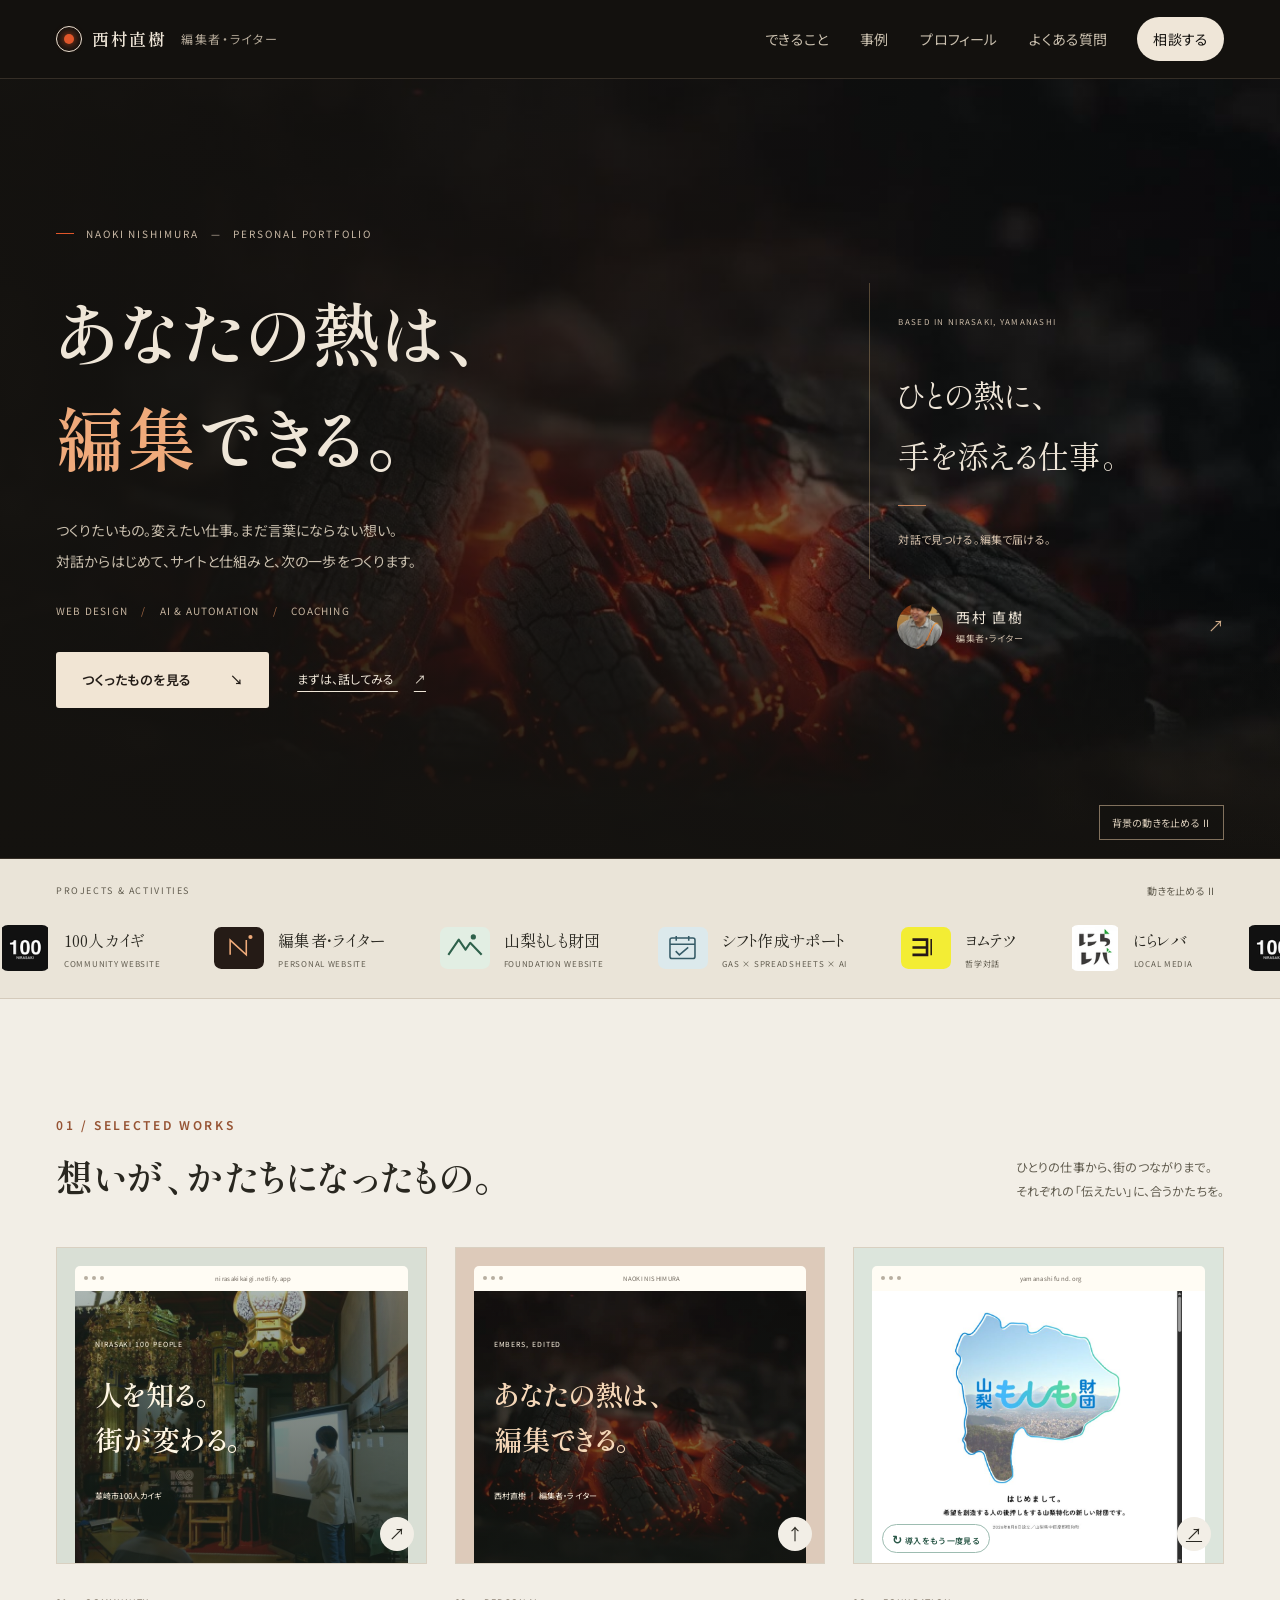
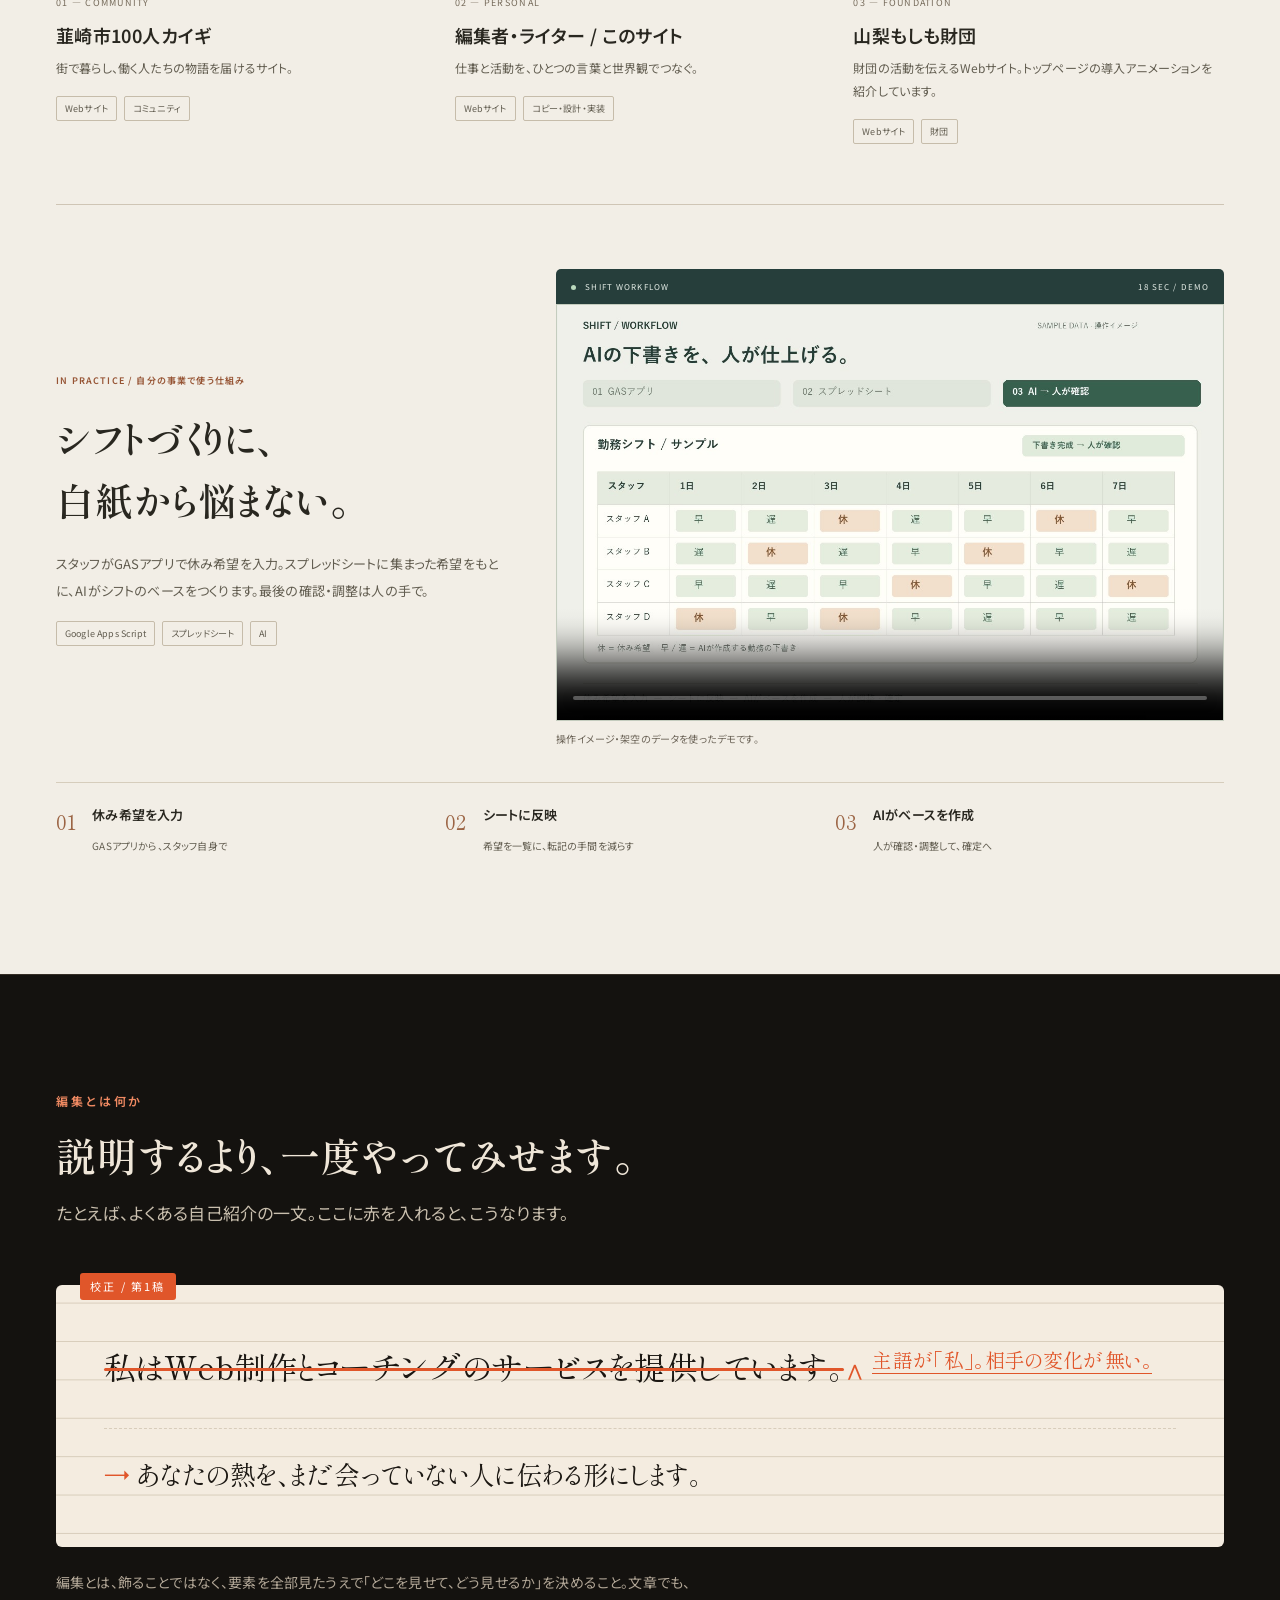
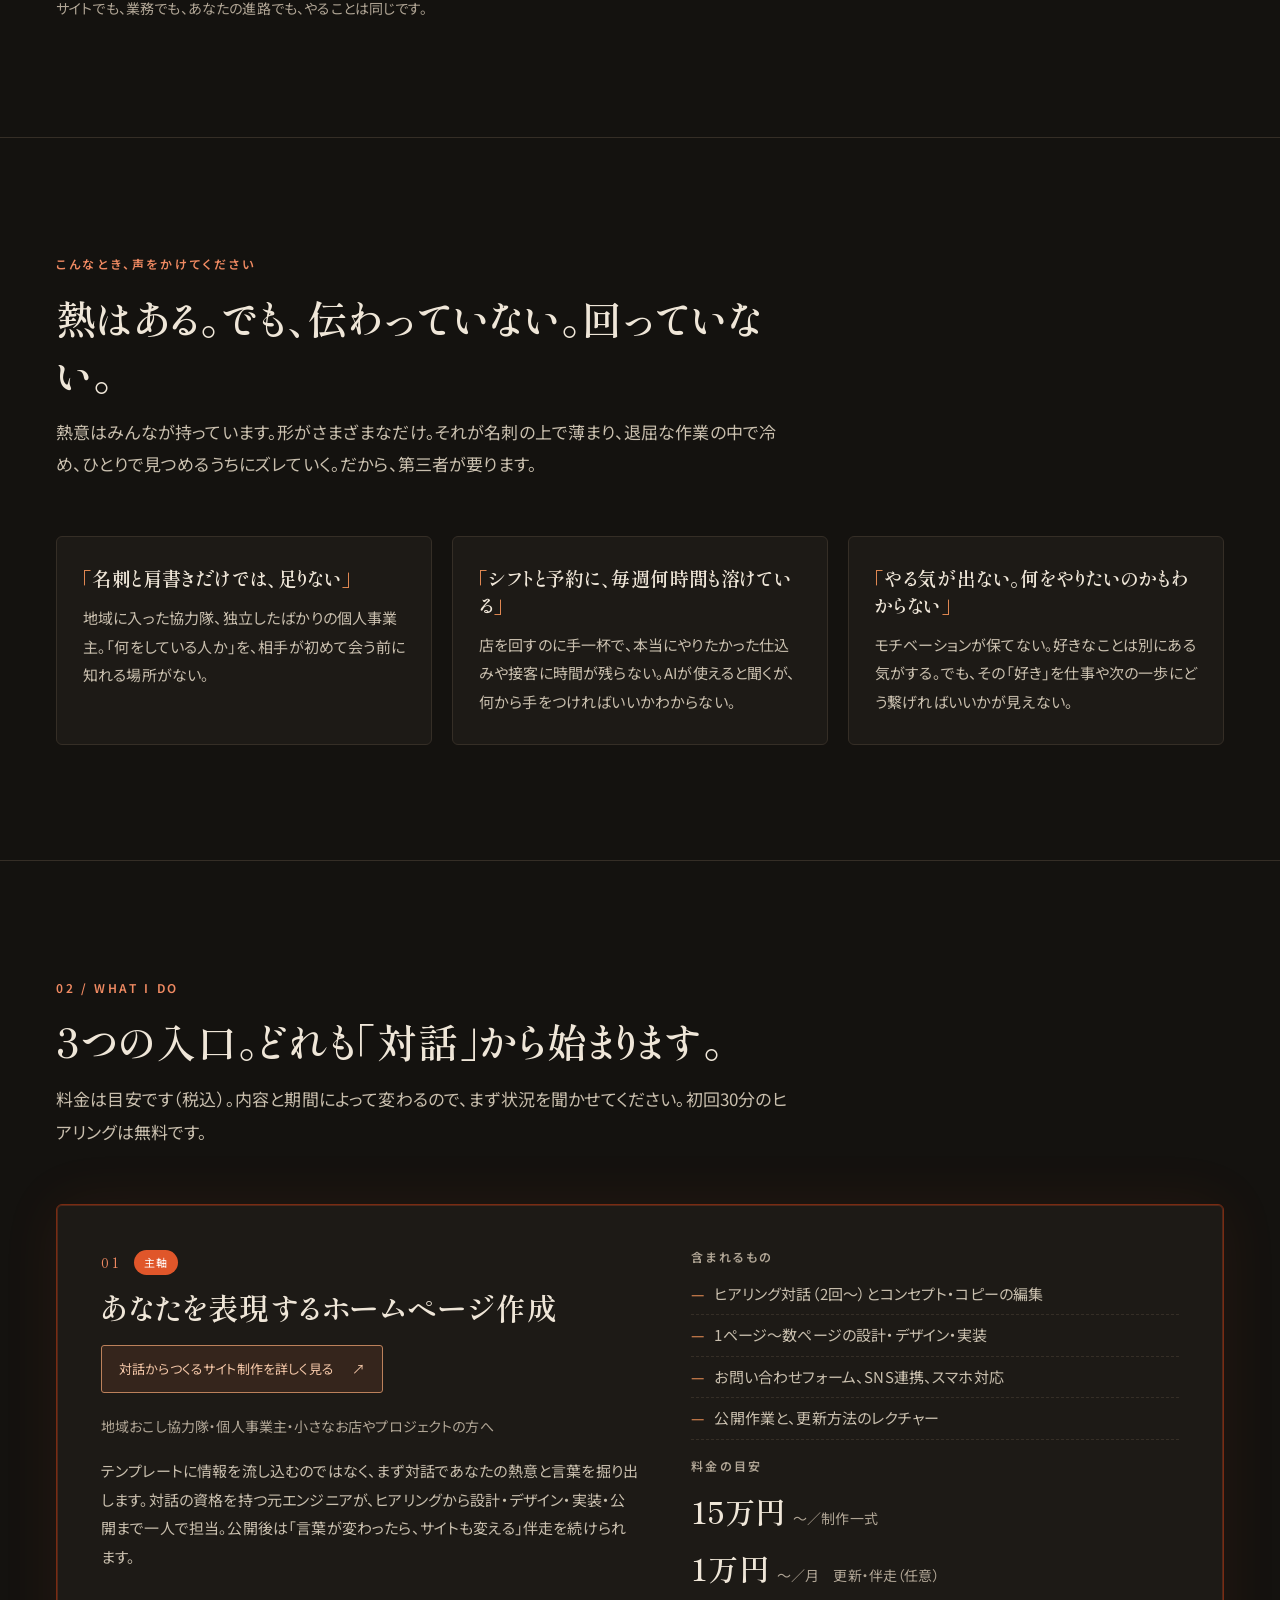
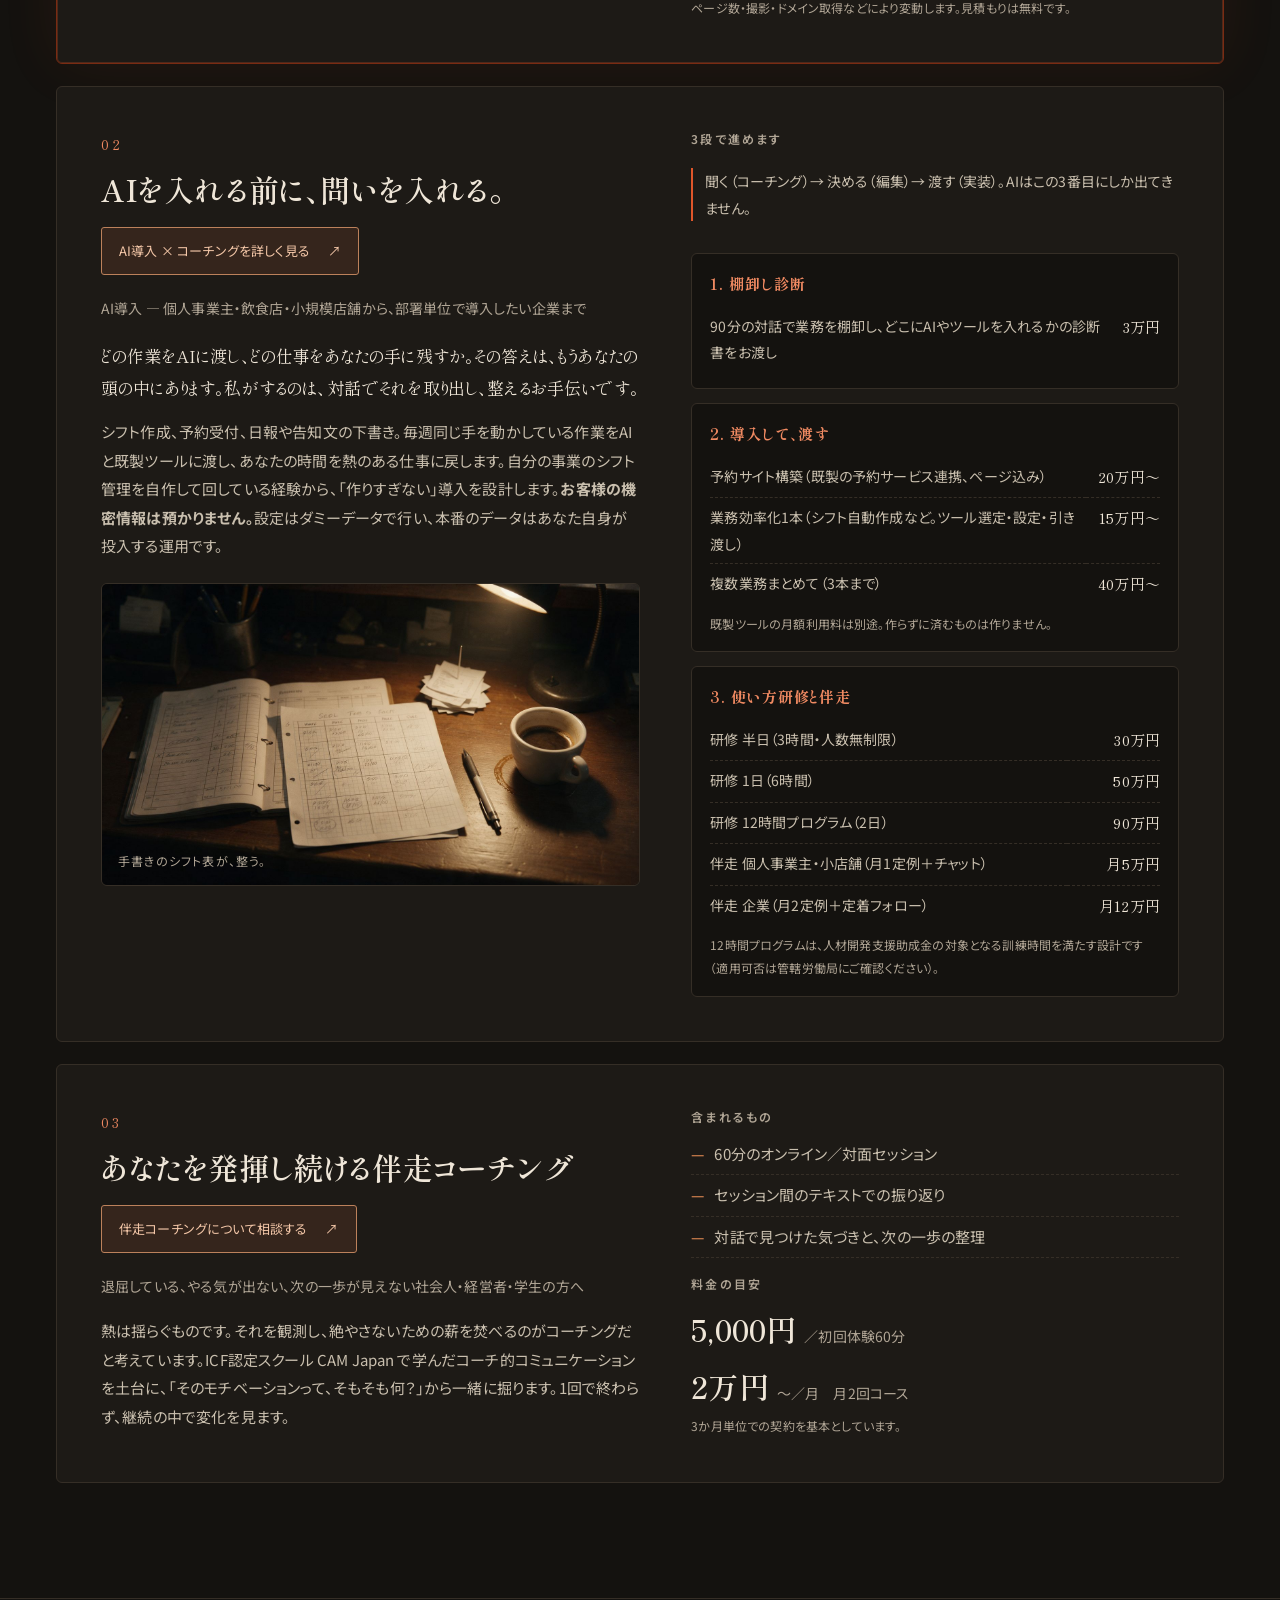
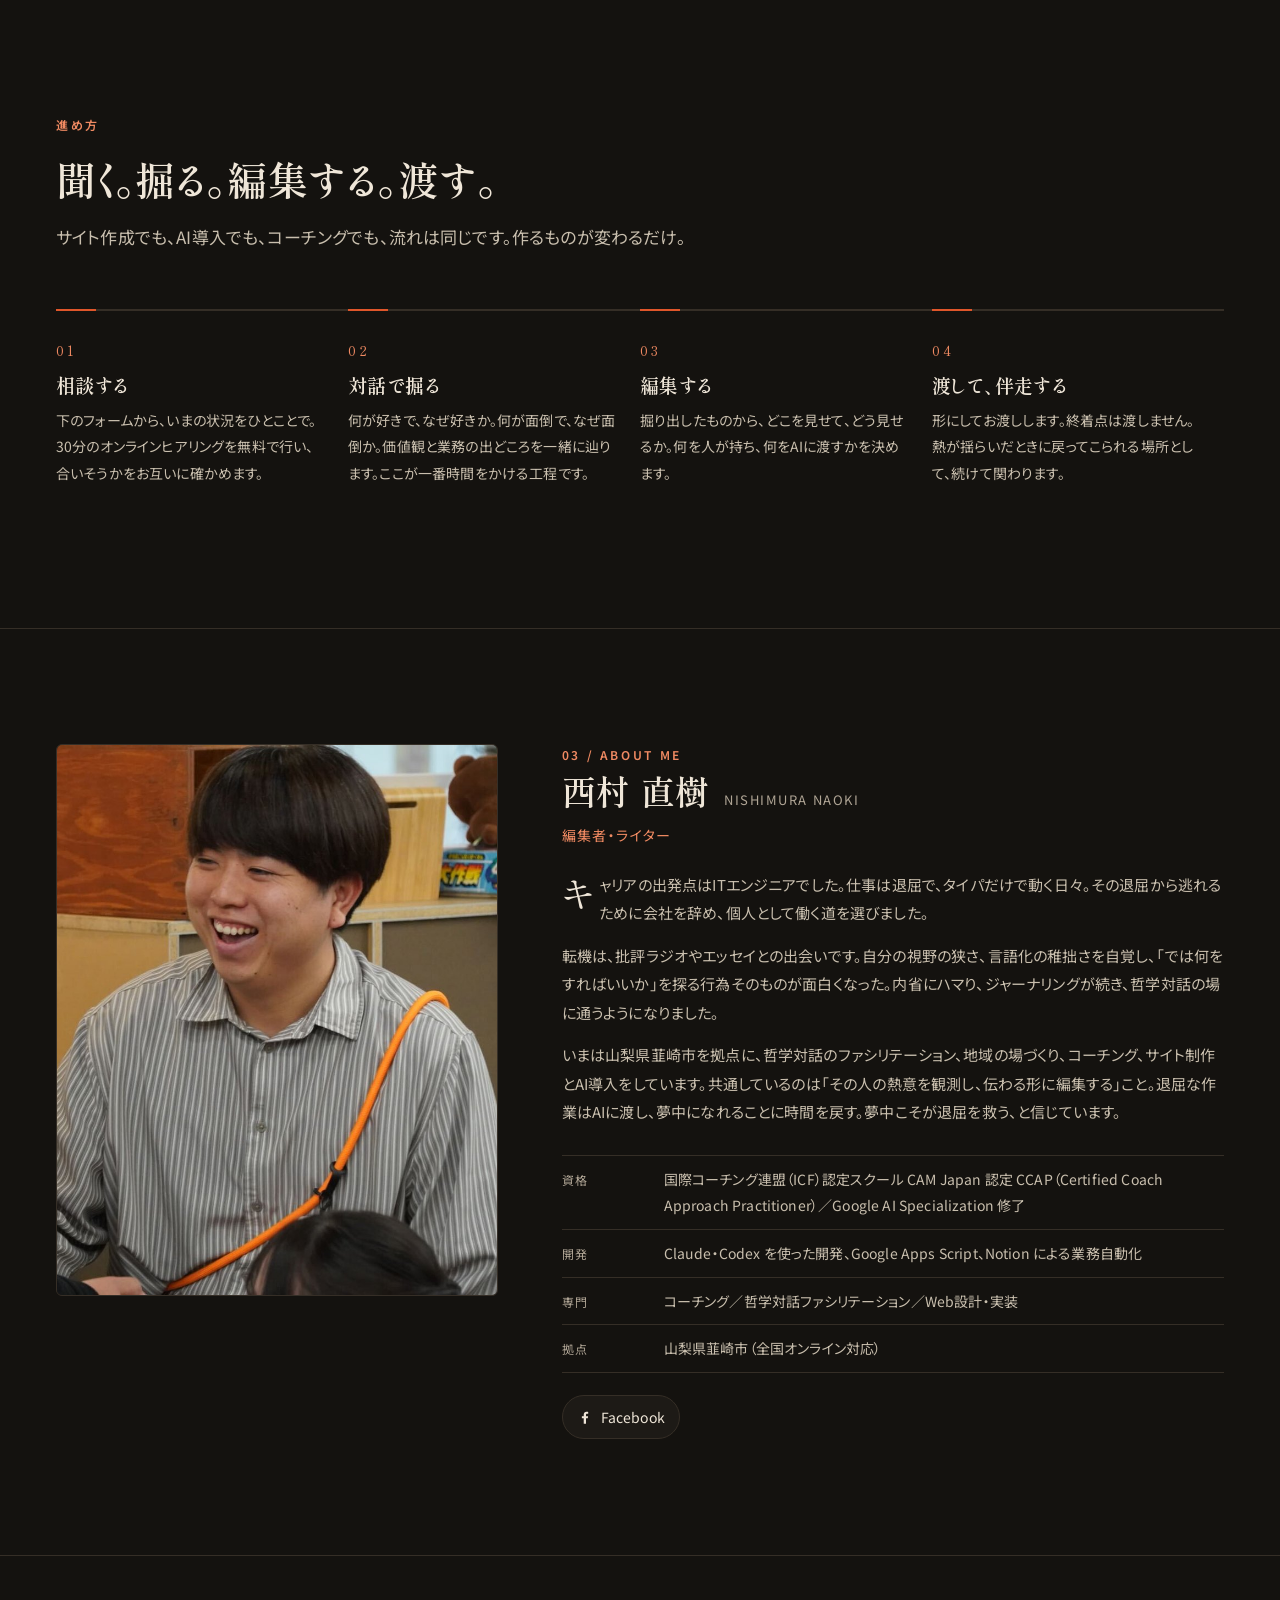
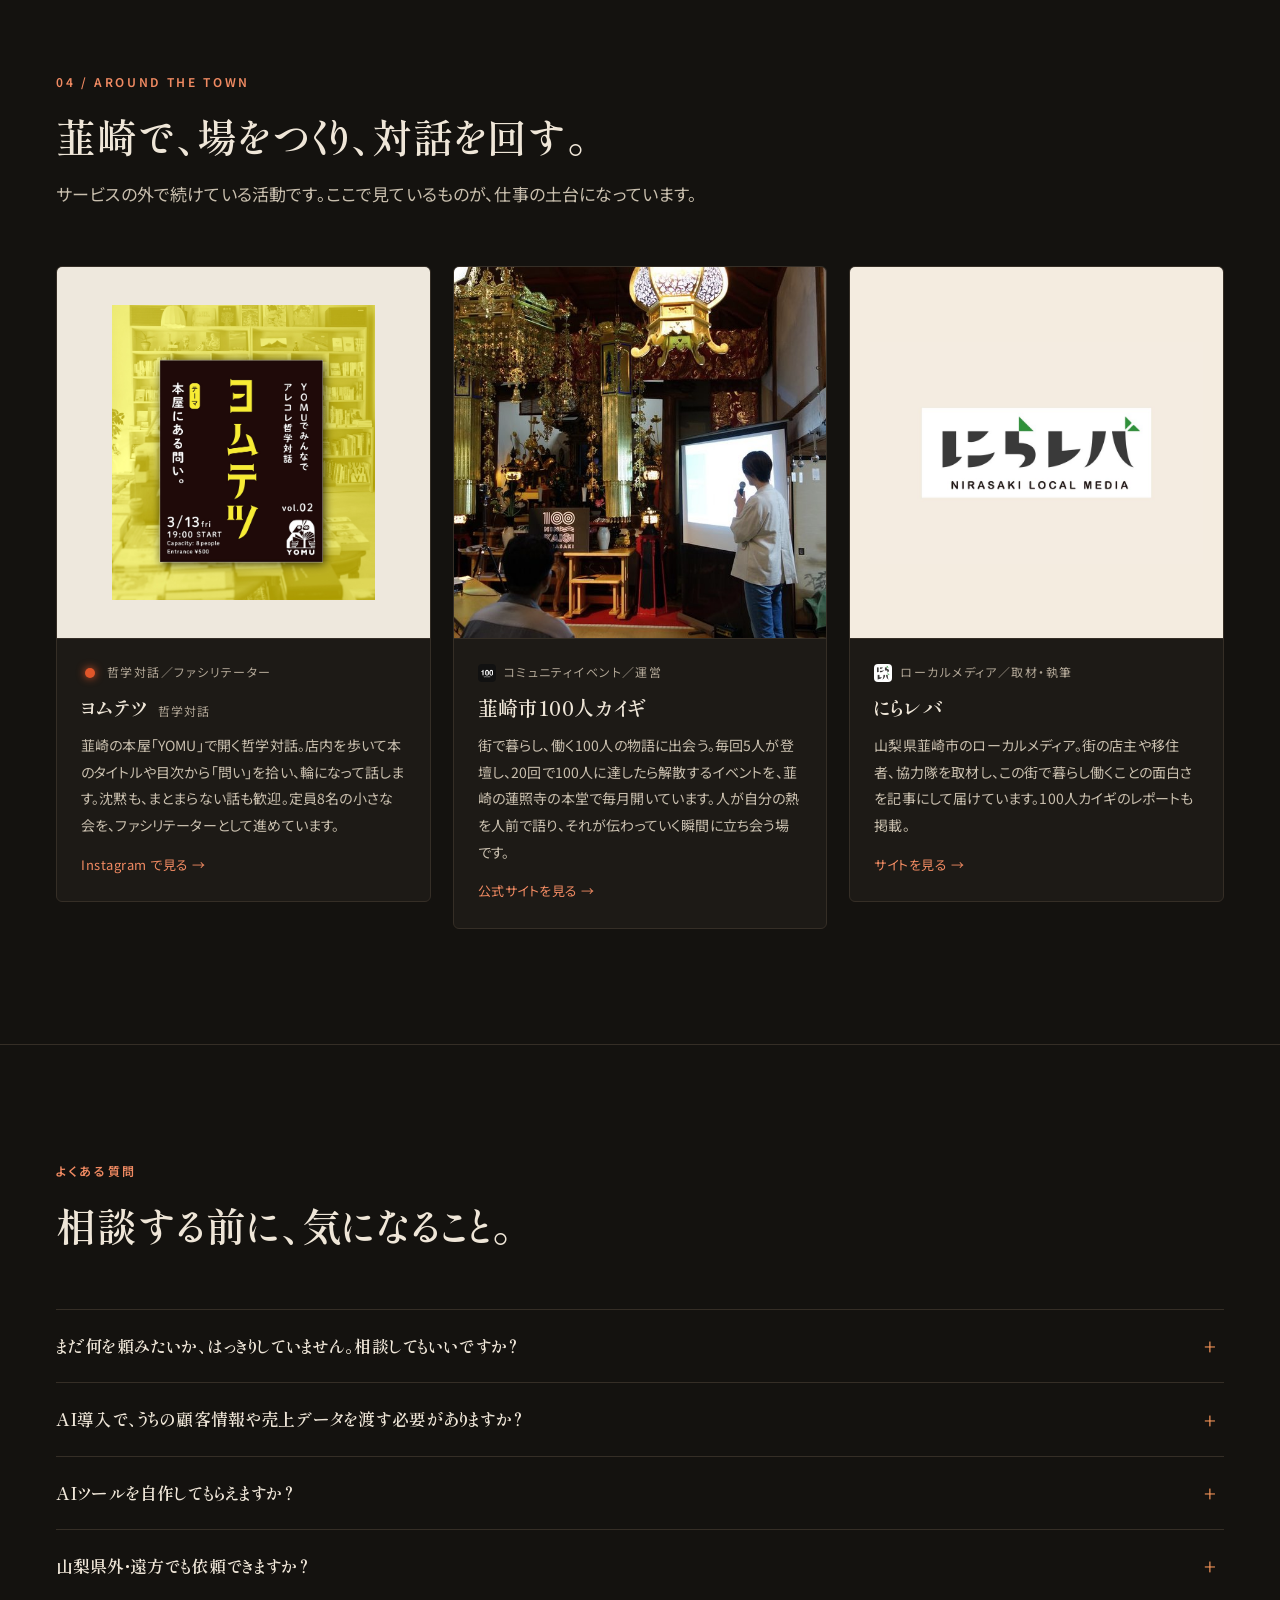
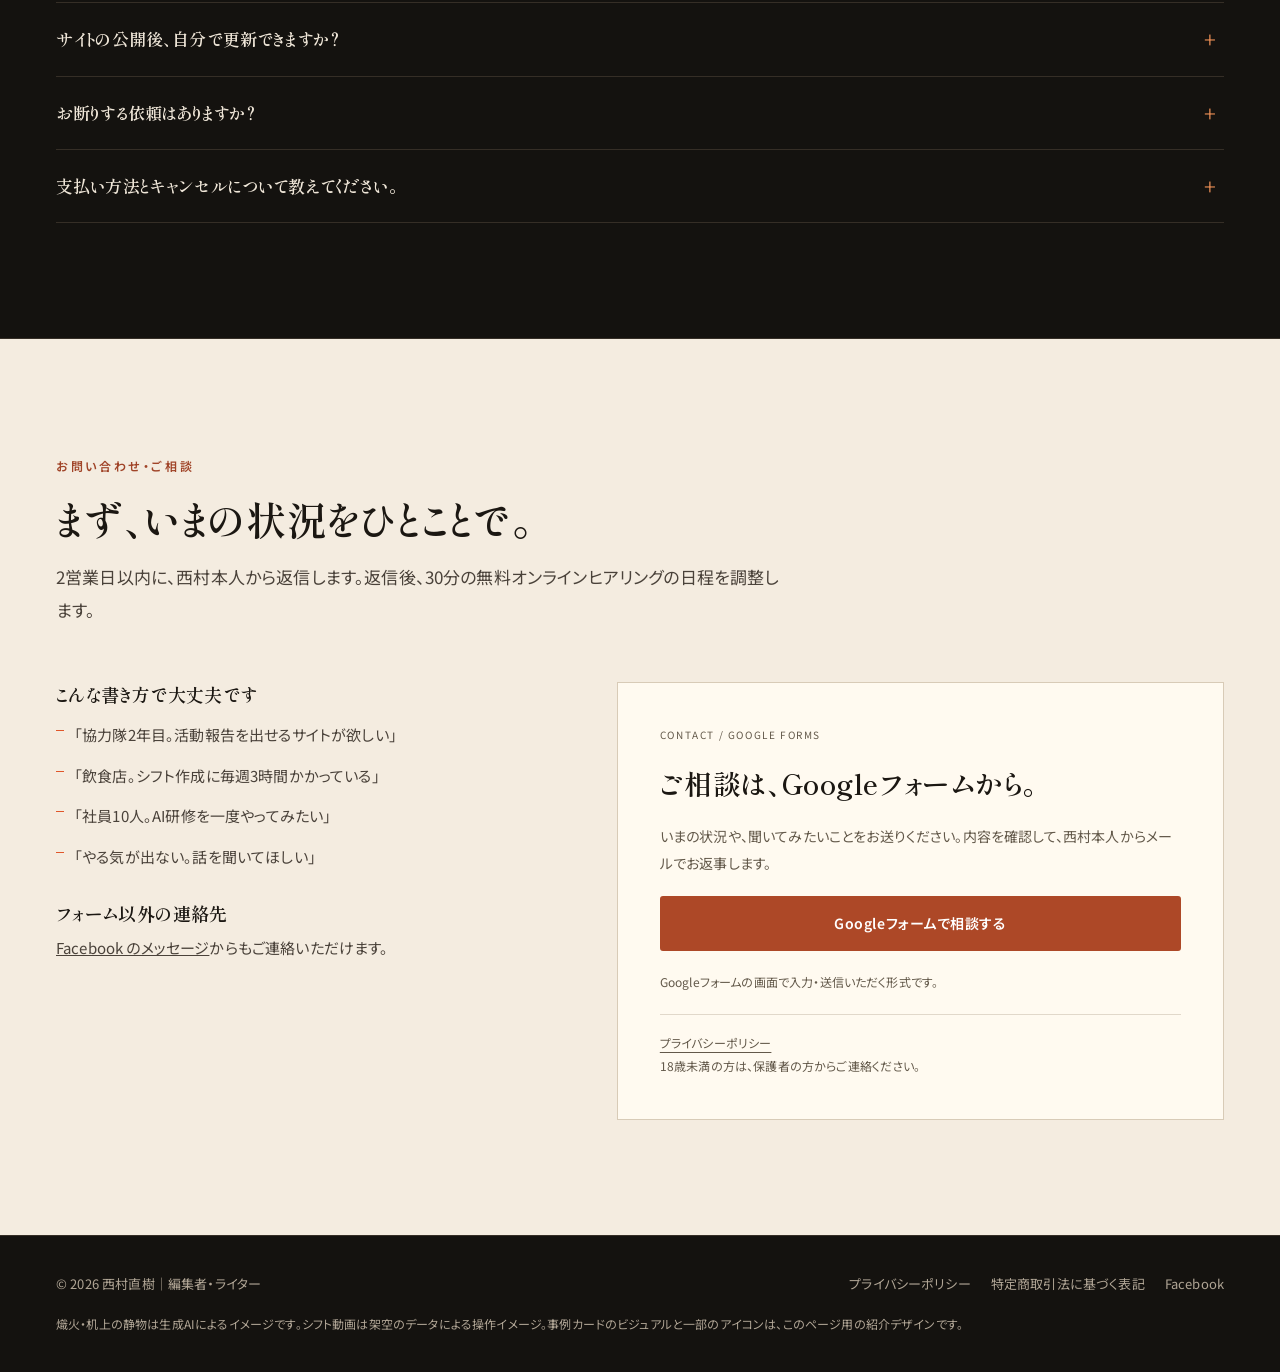
==== commit c94ea146: "Prepare linked service buttons and public site delivery" ====
--- a/index.html
+++ b/index.html
@@ -244,6 +244,7 @@
           <div>
             <p class="service-no">03</p>
             <h3>あなたを発揮し続ける伴走コーチング</h3>
+            <p><a class="service-detail-link" href="#contact">伴走コーチングについて相談する <span aria-hidden="true">↗</span></a></p>
             <p class="for">退屈している、やる気が出ない、次の一歩が見えない社会人・経営者・学生の方へ</p>
             <p class="desc">熱は揺らぐものです。それを観測し、絶やさないための薪を焚べるのがコーチングだと考えています。ICF認定スクール CAM Japan で学んだコーチ的コミュニケーションを土台に、「そのモチベーションって、そもそも何？」から一緒に掘ります。1回で終わらず、継続の中で変化を見ます。</p>
           </div>
--- a/portfolio.css
+++ b/portfolio.css
@@ -111,8 +111,9 @@
 .act-media-logo img { padding: 20px; }
 .act-media:not(.act-media-square):not(.act-media-logo) { aspect-ratio: 1; }
 .btn { background: #ad4827; border-color: #ad4827; }
-.service-detail-link { display: inline-flex; align-items: center; gap: 22px; min-height: 44px; padding: 10px 0; margin: 5px 0 16px; color: #efb38c; font-size: 13px; text-underline-offset: 6px; }
-.service-detail-link:hover { color: #ffdbc0; }
+.service-detail-link { display: inline-flex; align-items: center; justify-content: space-between; gap: 18px; min-height: 44px; max-width: 100%; padding: 12px 17px; margin: 9px 0 20px; border: 1px solid #bc815b; border-radius: 3px; background: #35251c; color: #f4c7a8; font-size: 13px; line-height: 1.7; text-decoration: none; }
+.service-detail-link:hover { color: #fff1e3; background: #513223; border-color: #e0ac87; }
+.service-detail-link span { flex-shrink: 0; }
 .btn:hover { background: #983d20; border-color: #983d20; }
 .req { background: #a64023; }
 .contact .eyebrow { color: #a04428; }
